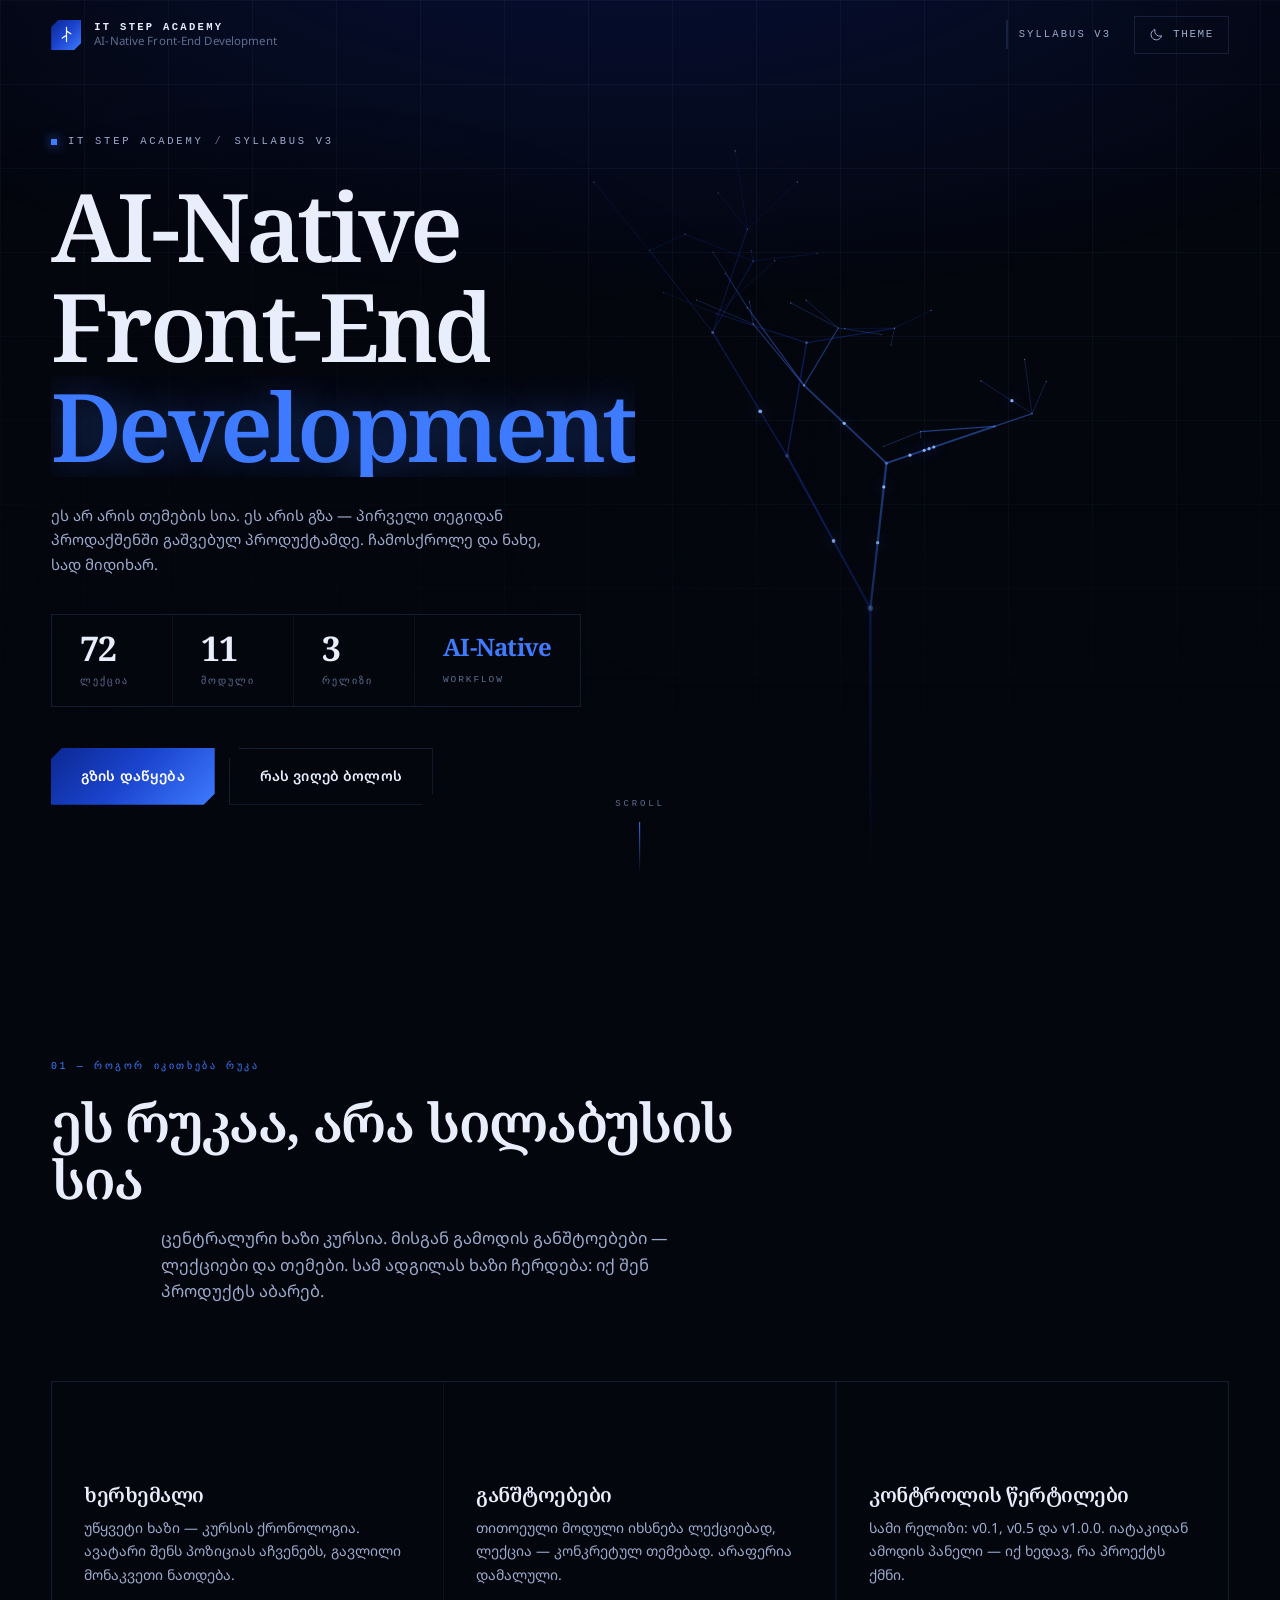
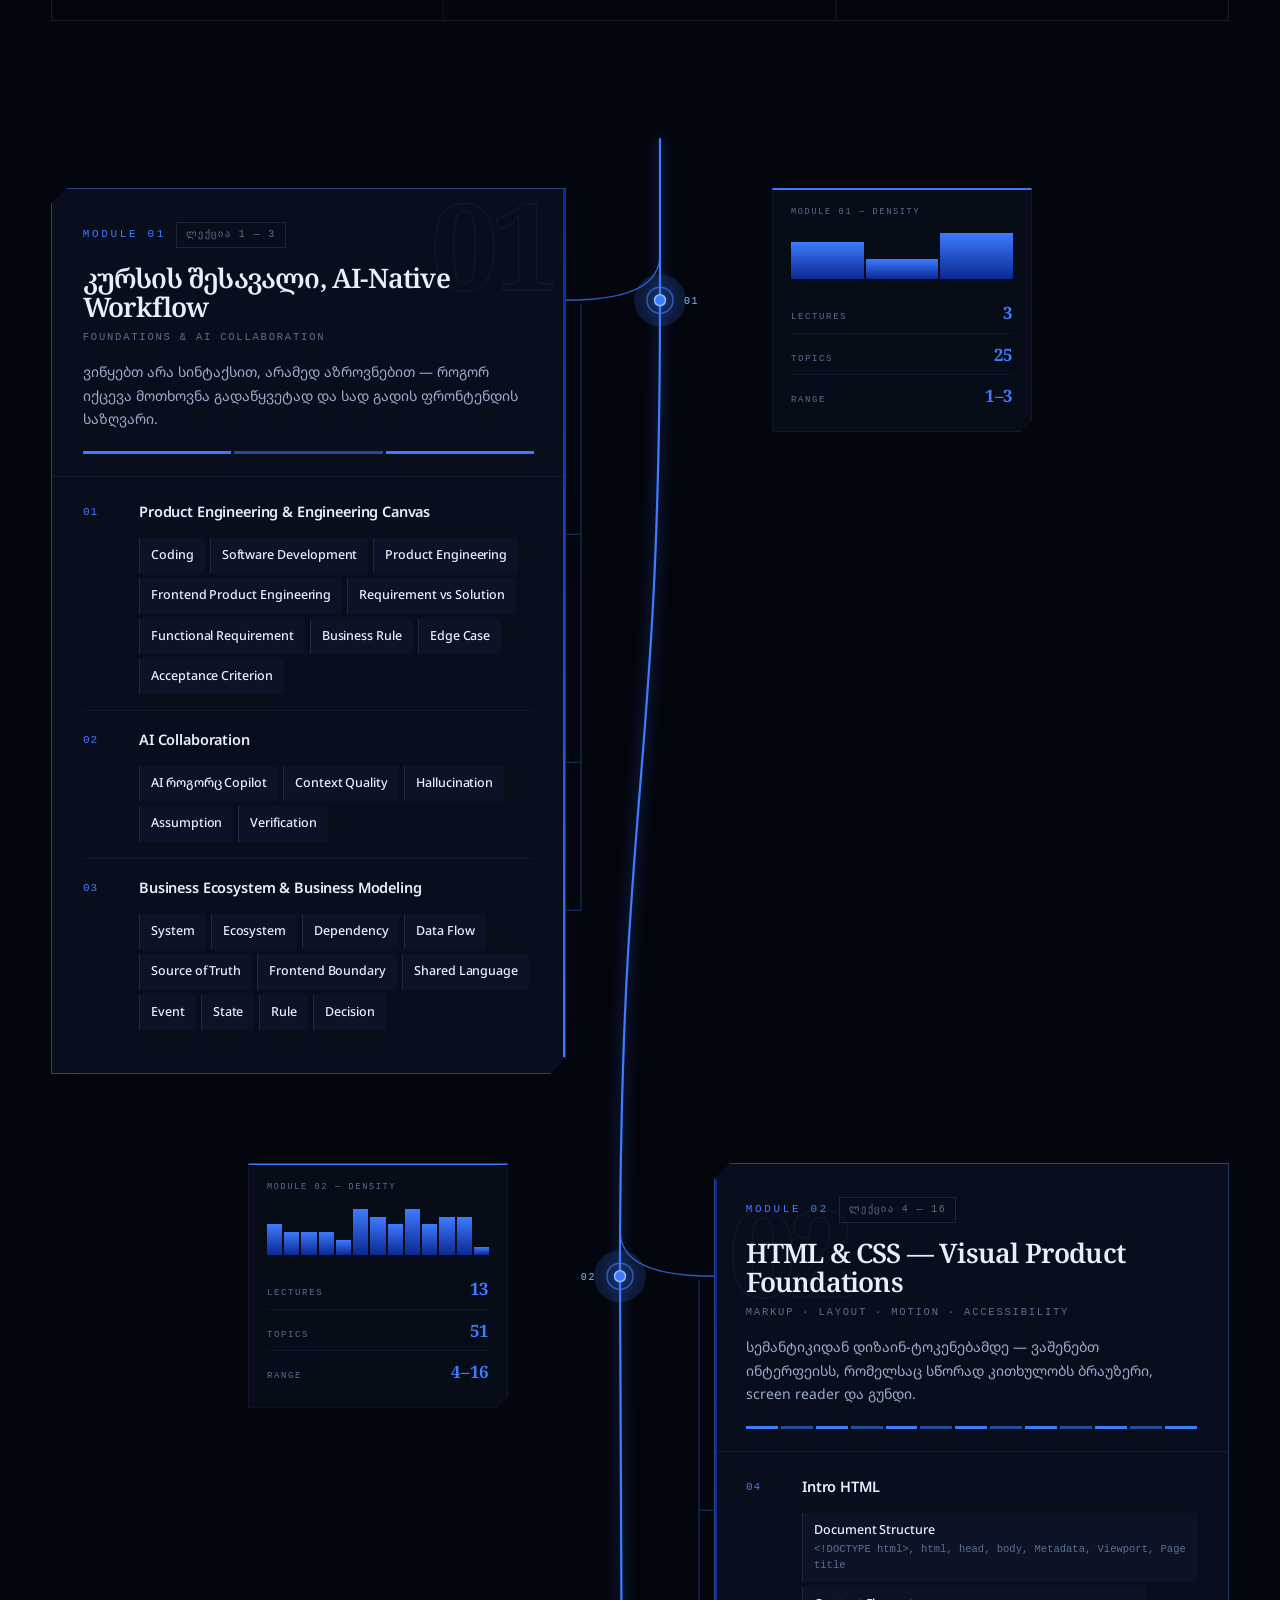
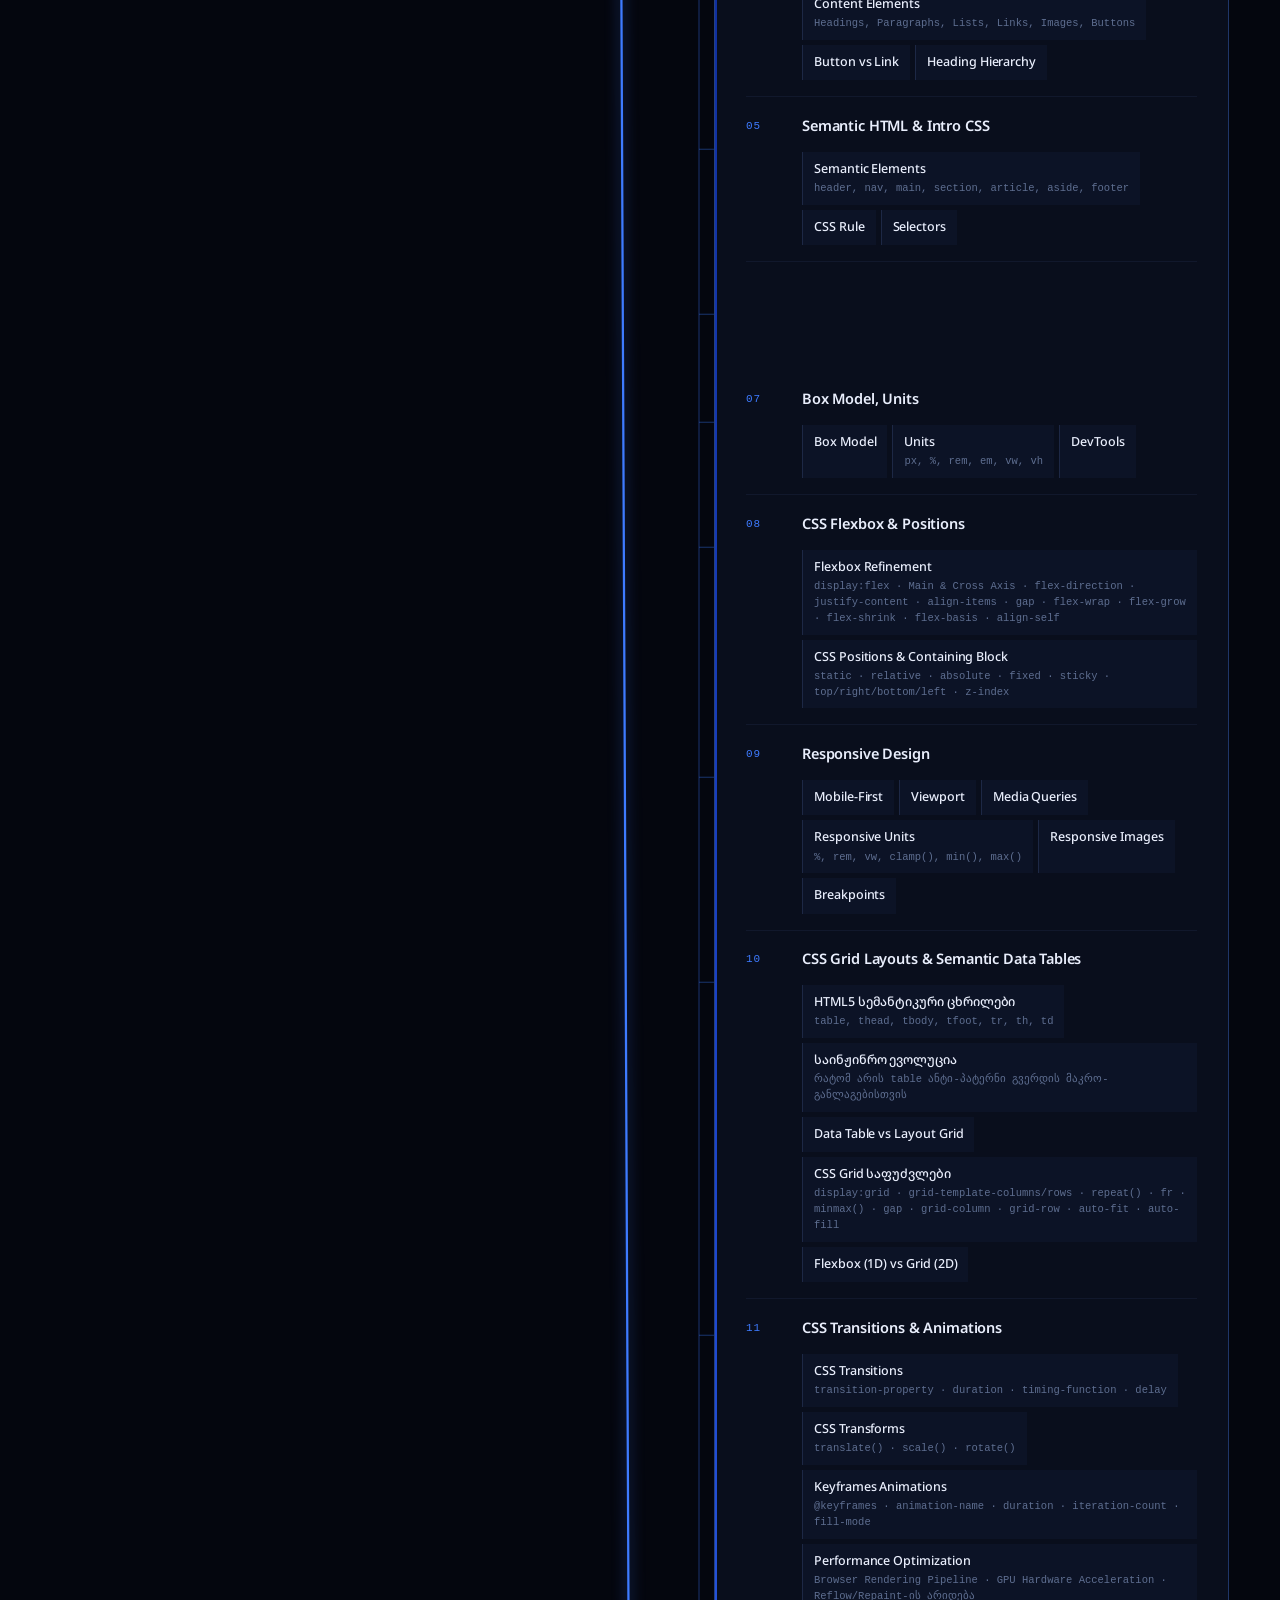
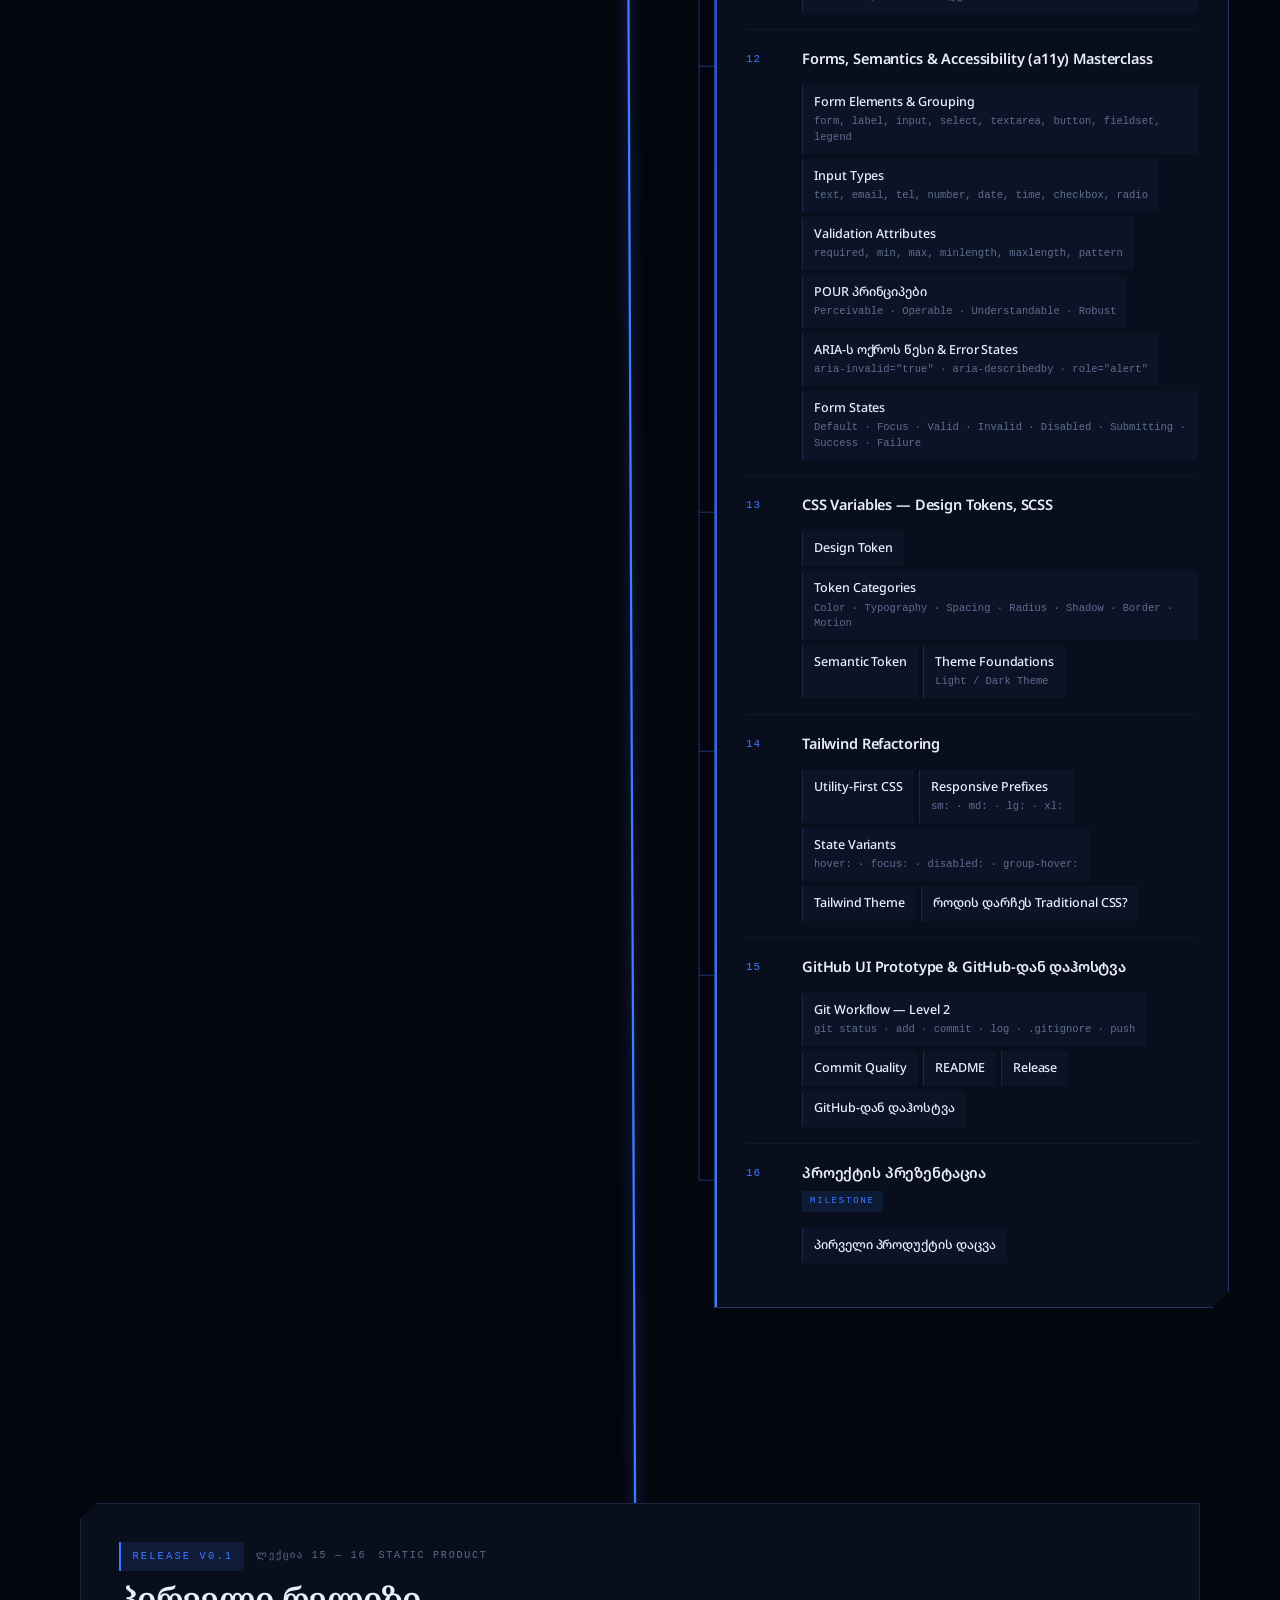
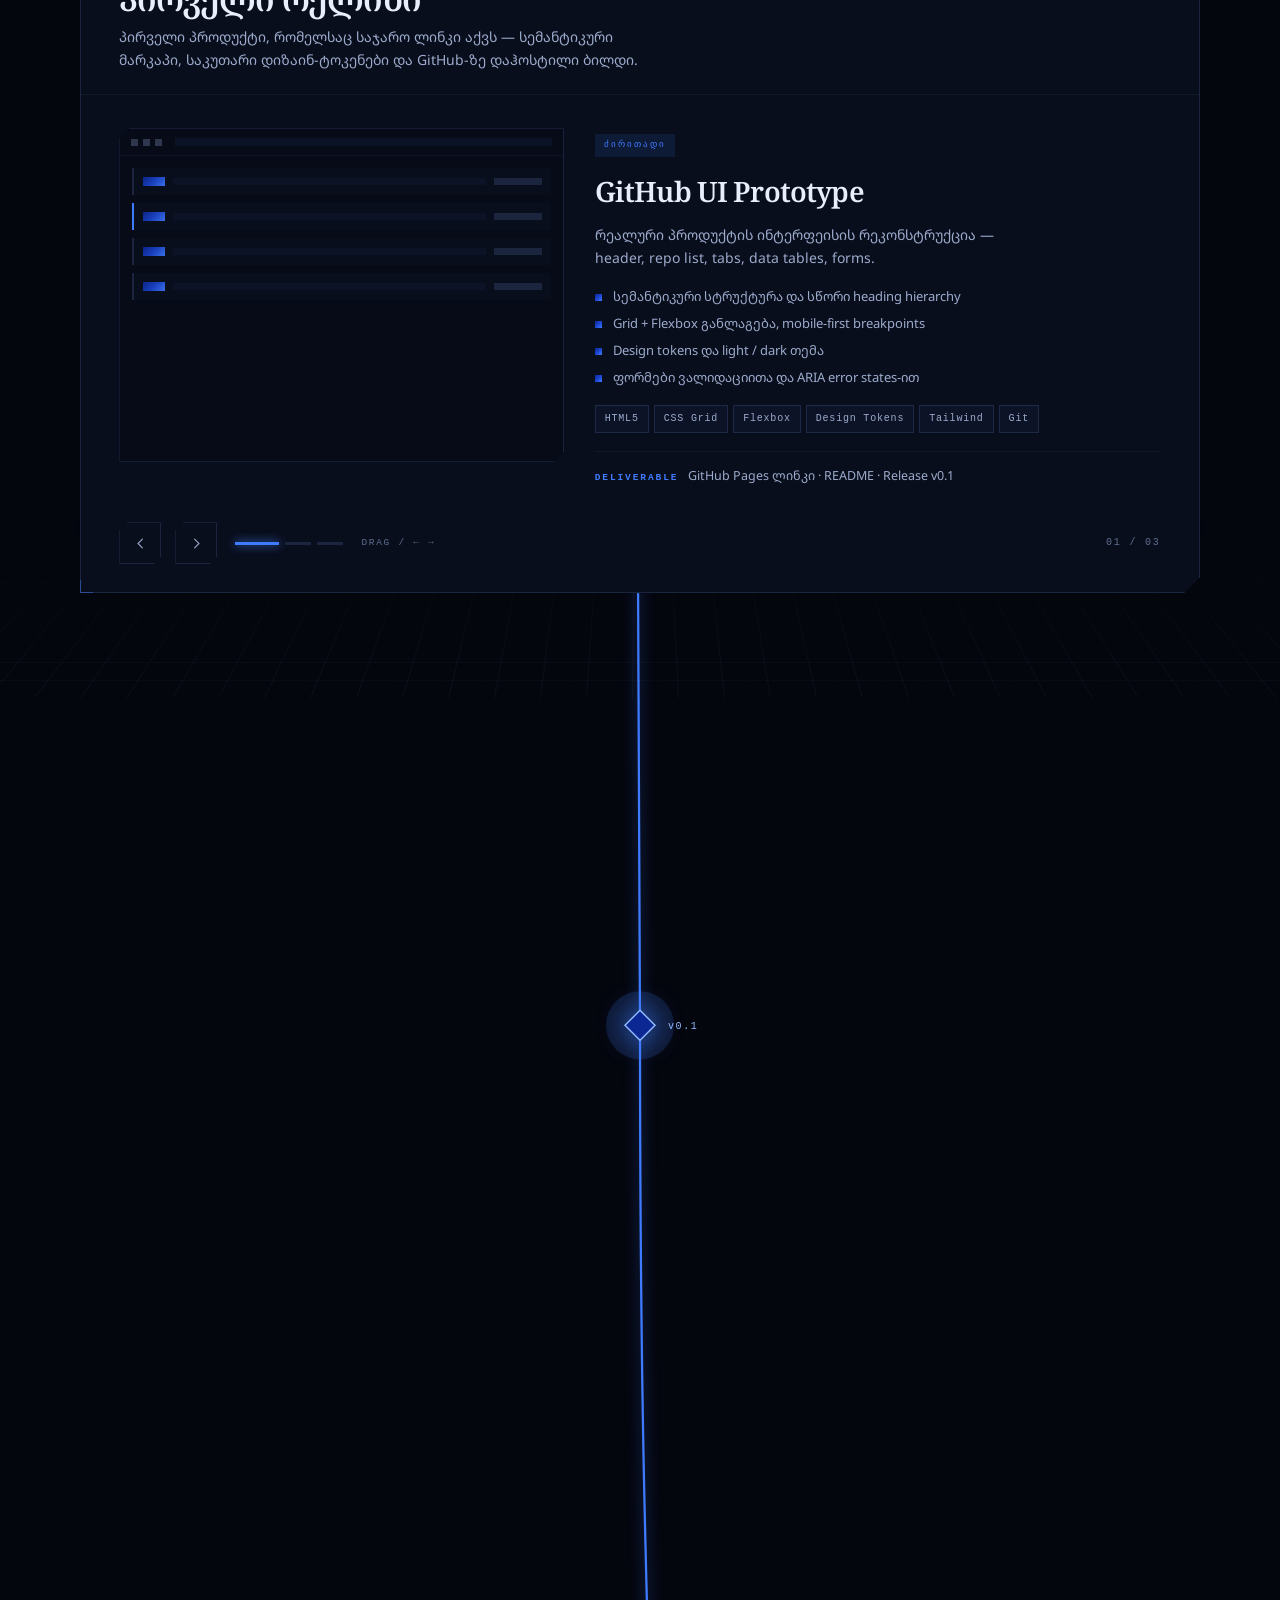
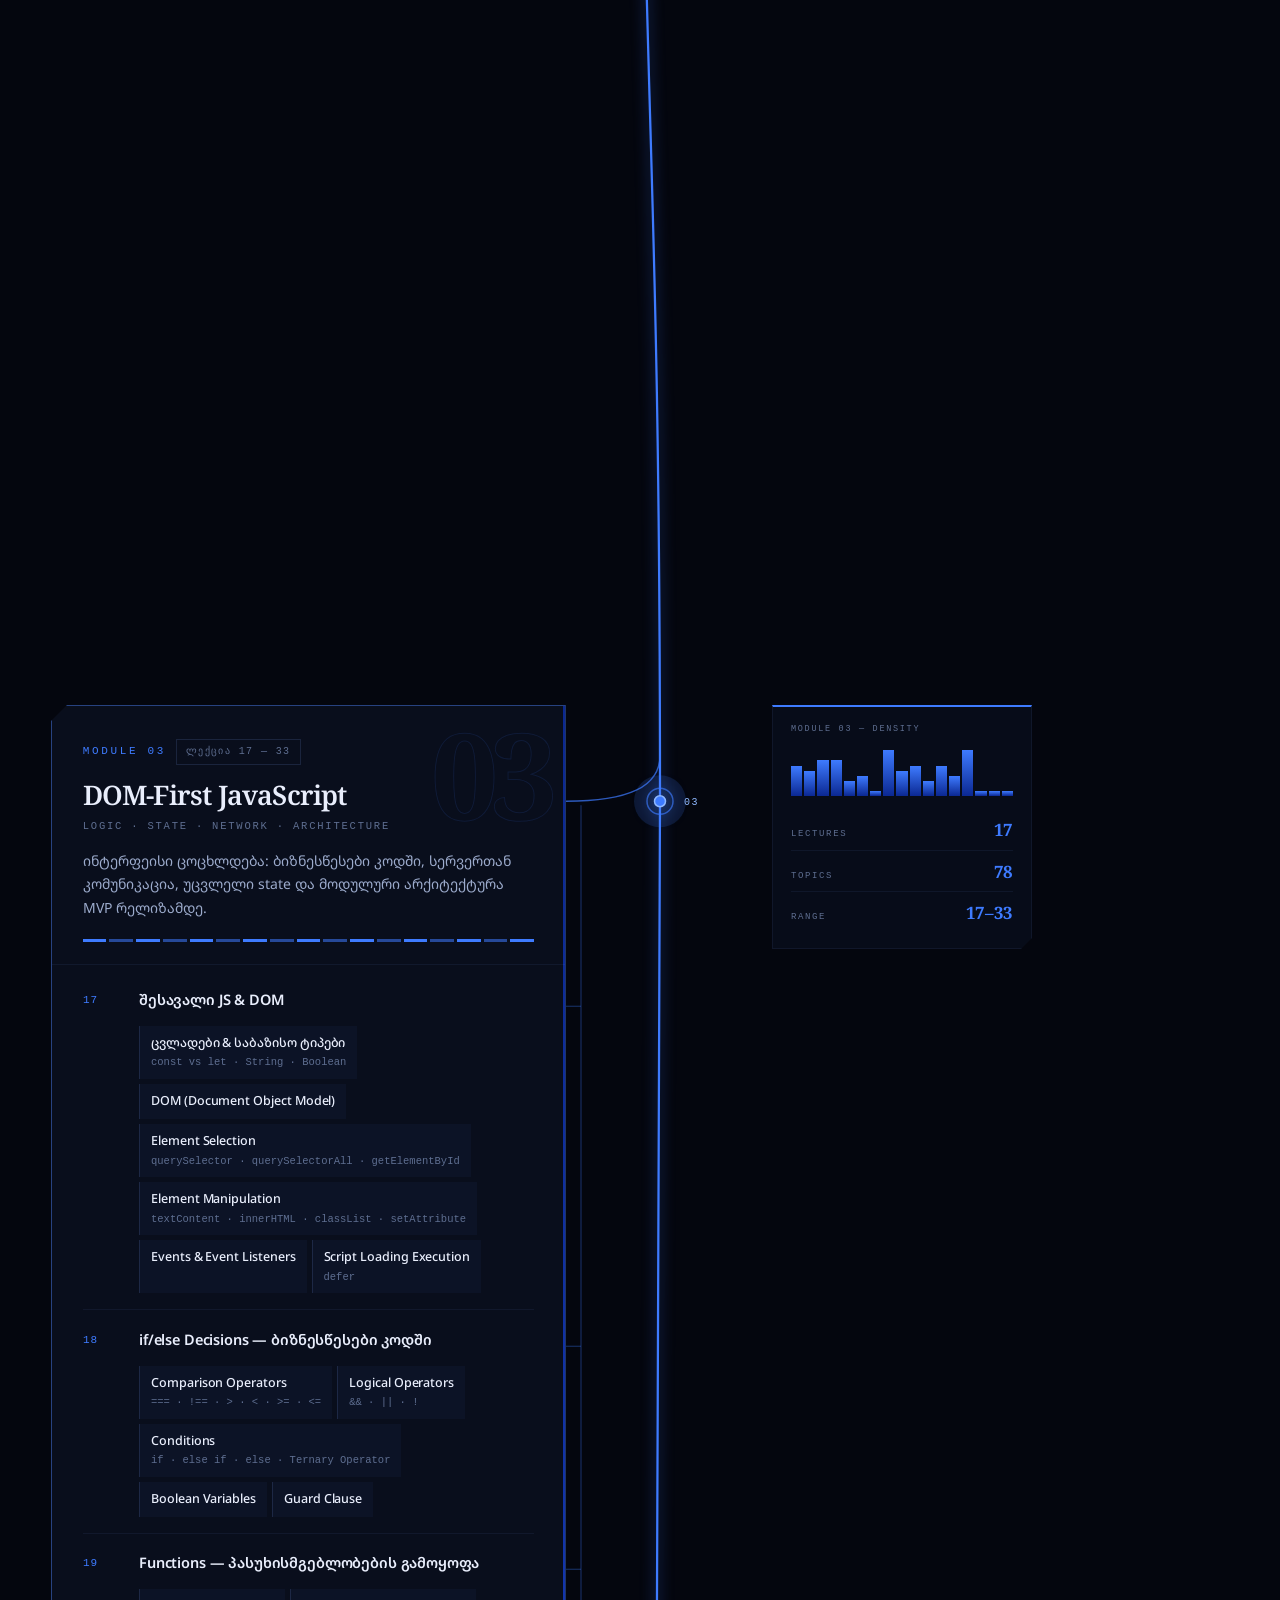
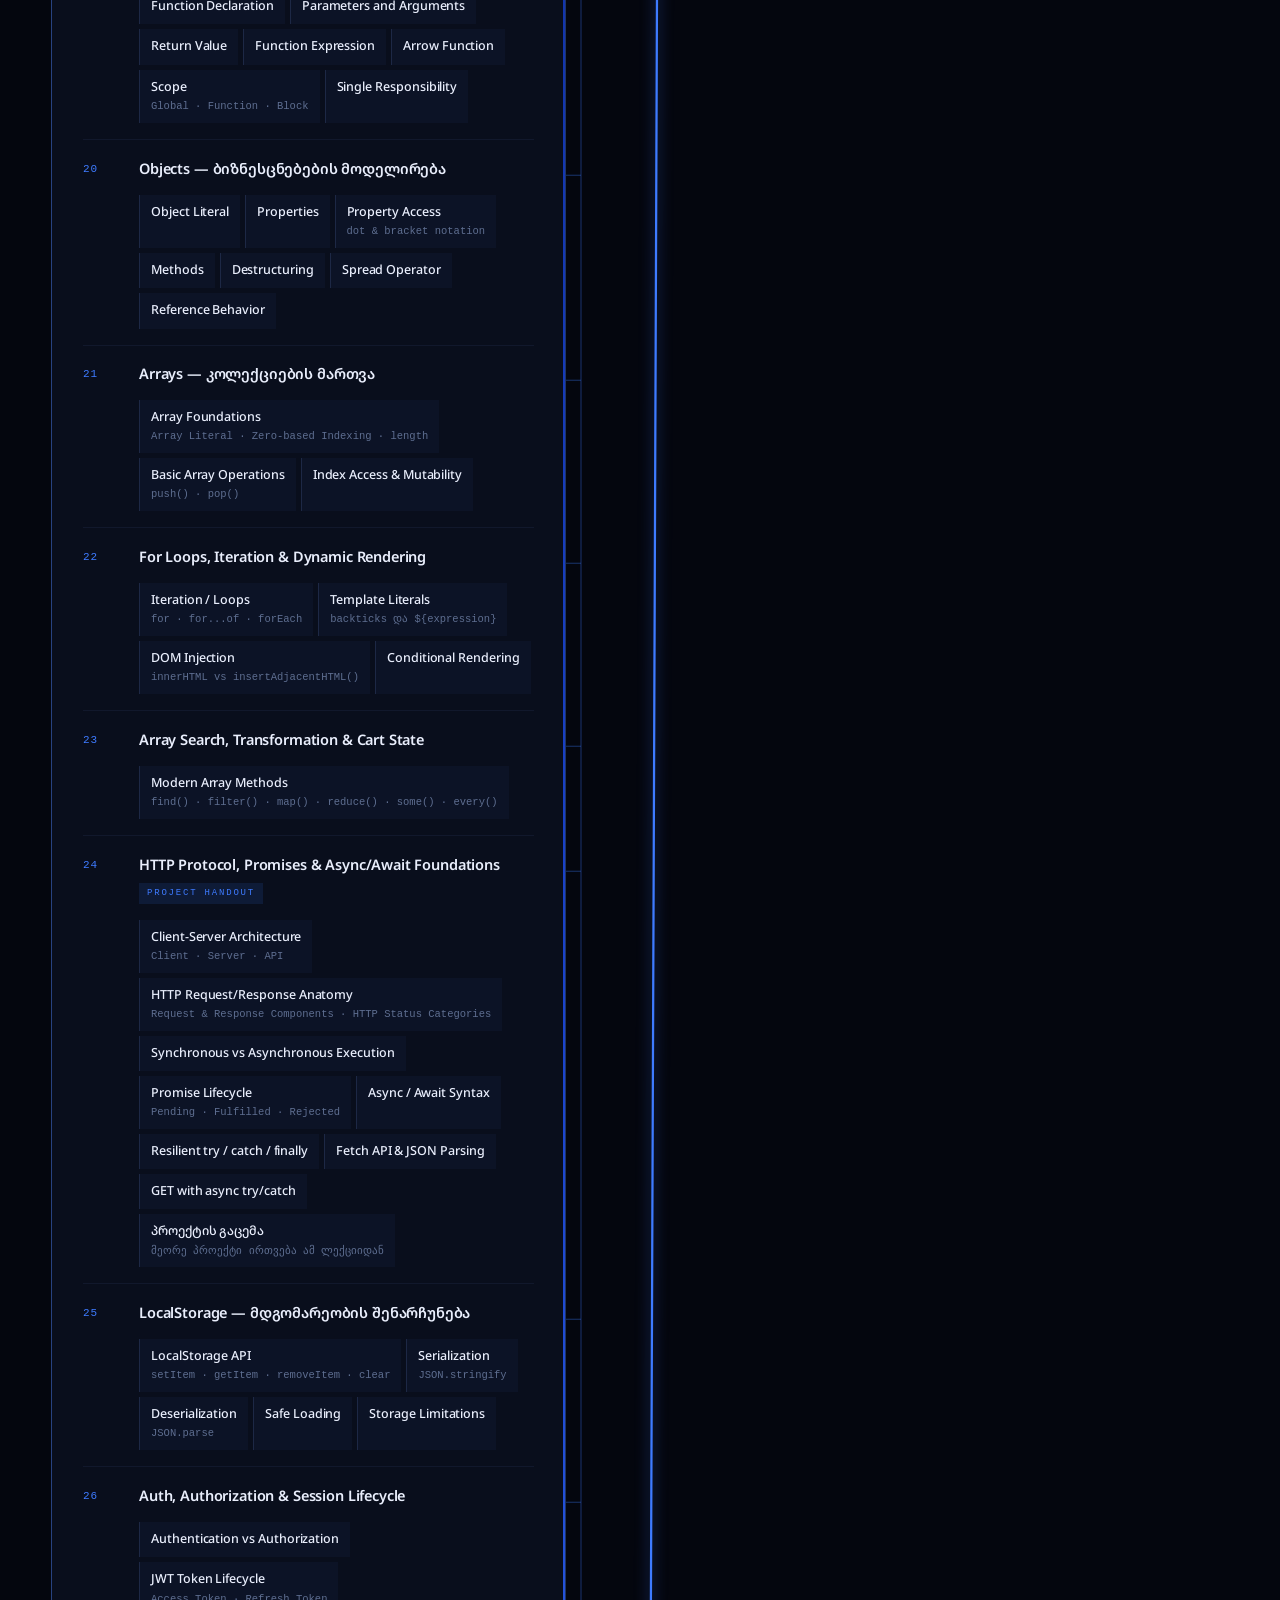
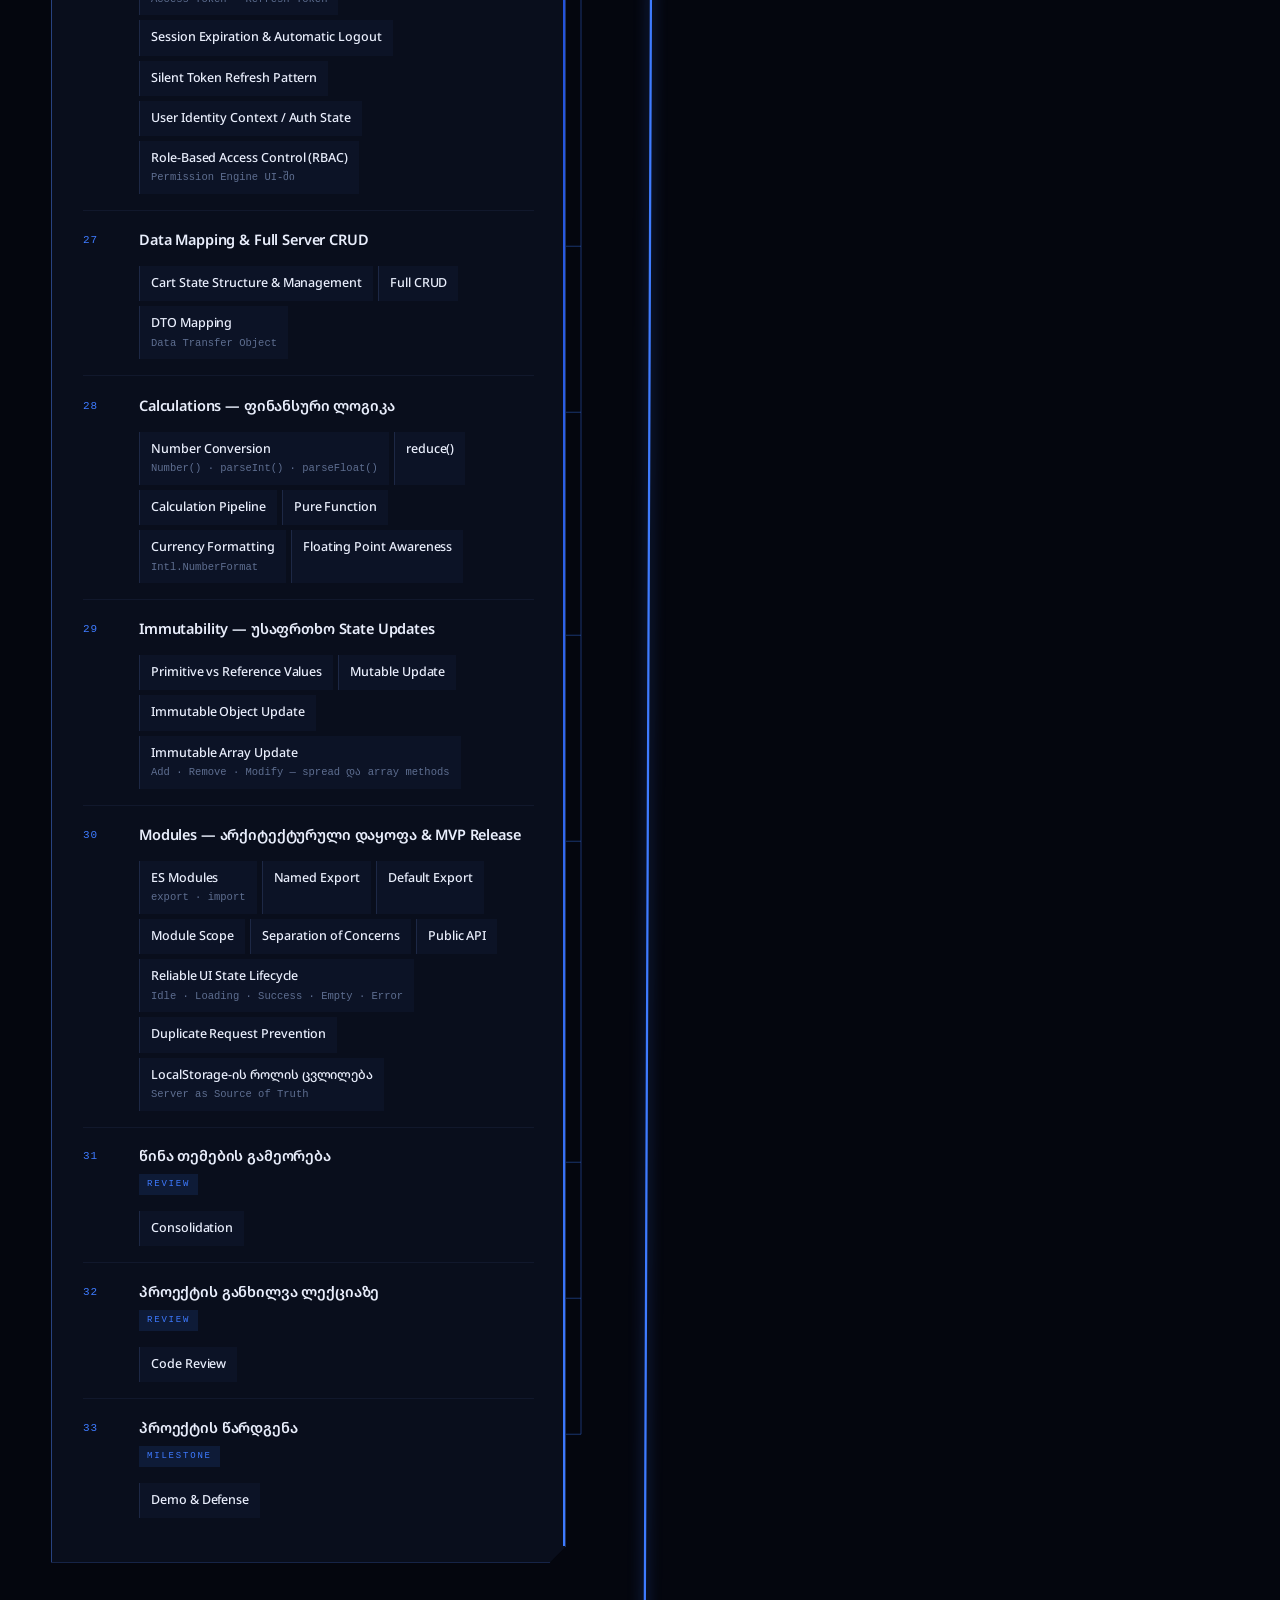
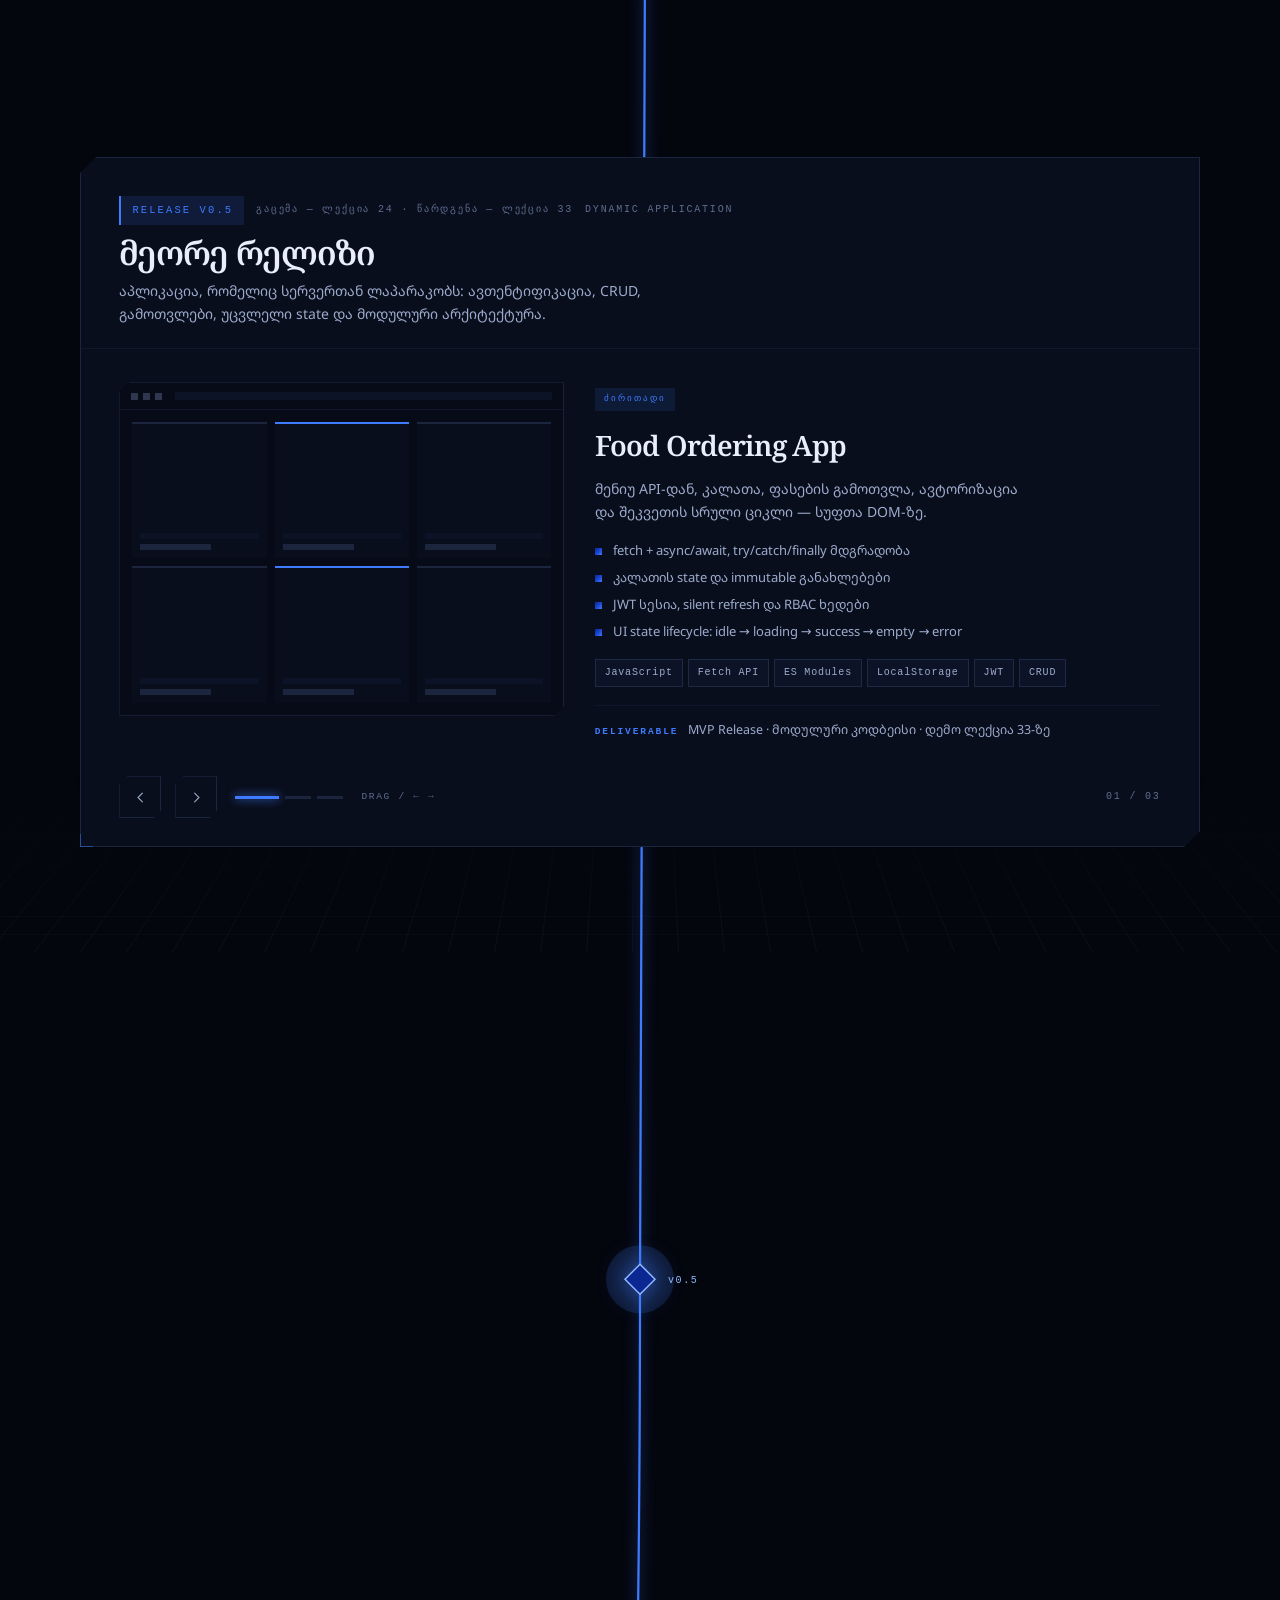
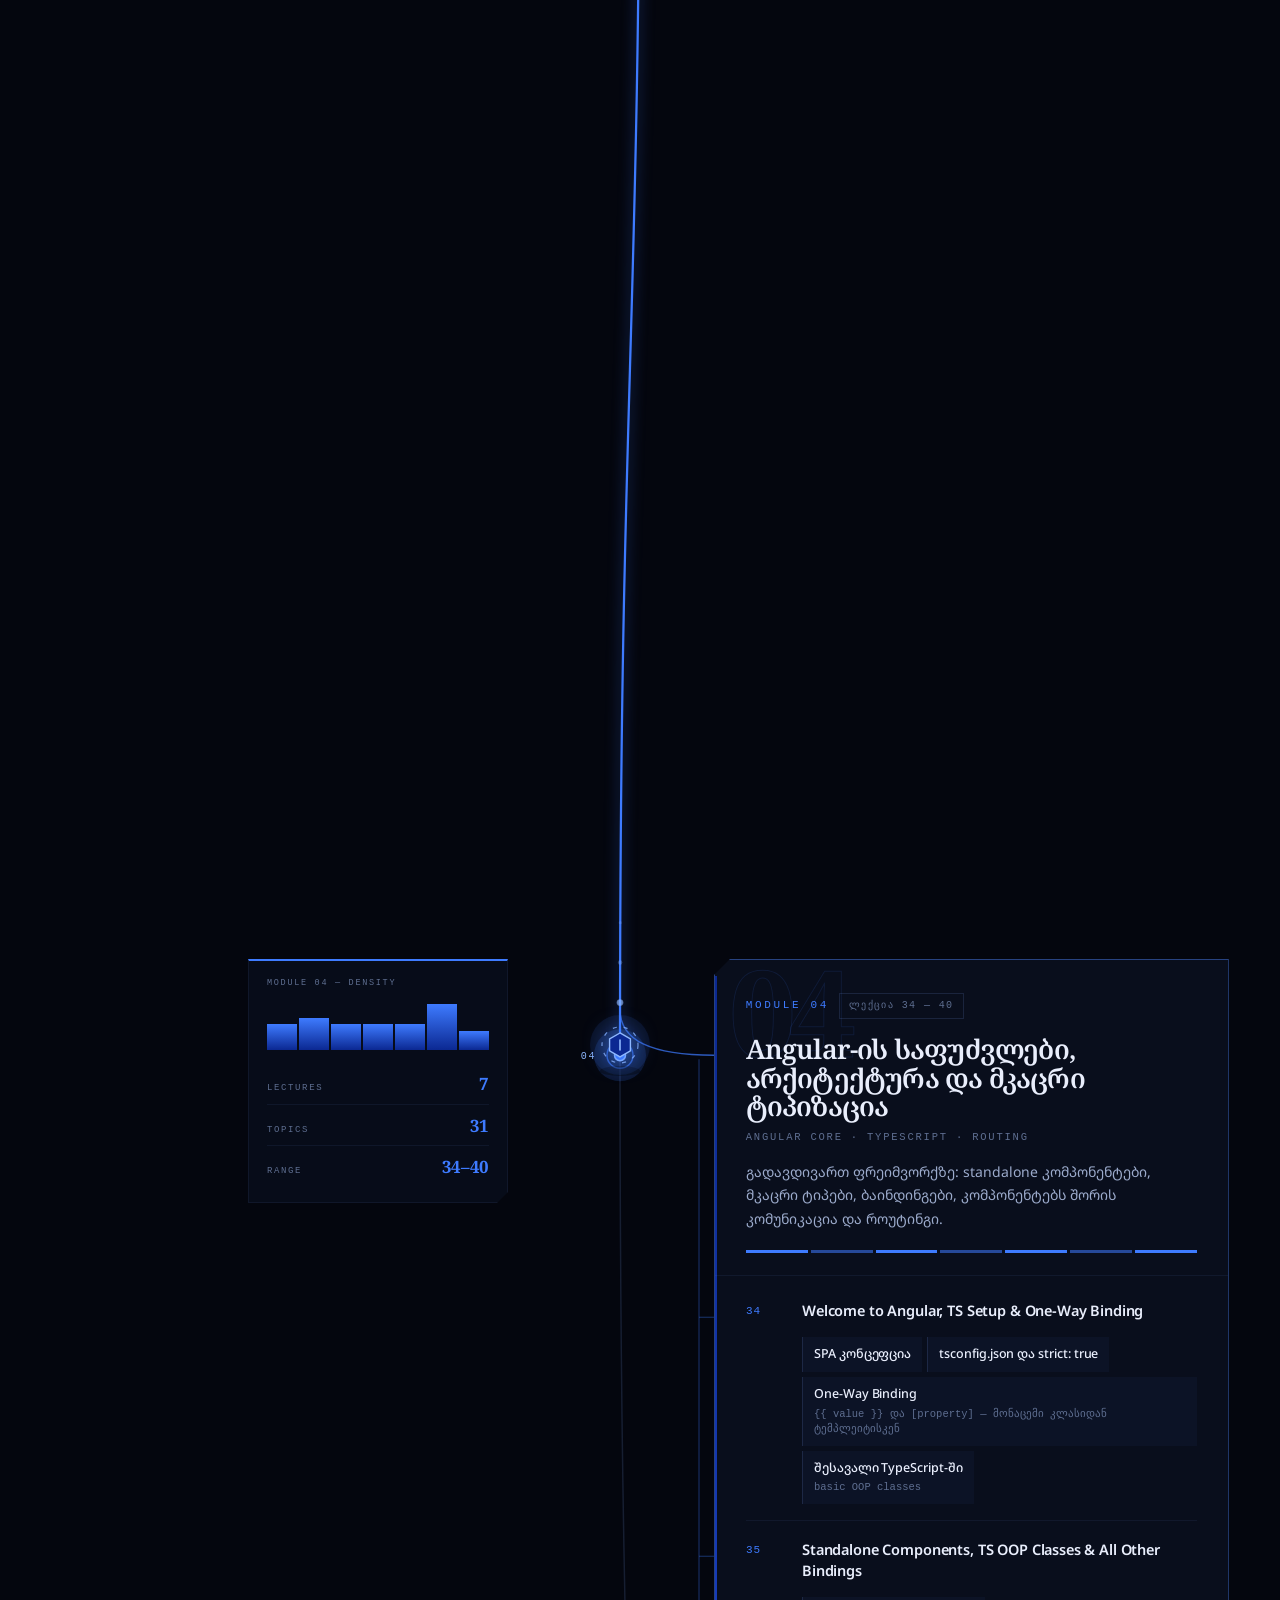
==== index.html @ 8297356c "first init" ====
<!DOCTYPE html>
<html lang="ka" data-theme="dark">
<head>
<meta charset="utf-8">
<meta name="viewport" content="width=device-width, initial-scale=1">
<title>AI-Native Front-End Development — Syllabus V3</title>
<meta name="description" content="IT Step Academy — AI-Native Front-End Development. 72 ლექცია, 11 მოდული, 3 რელიზი. ინტერაქტიული სასწავლო რუკა.">
<meta name="theme-color" content="#04060E">

<link rel="preconnect" href="https://fonts.googleapis.com">
<link rel="preconnect" href="https://fonts.gstatic.com" crossorigin>
<link href="https://fonts.googleapis.com/css2?family=Noto+Sans+Georgian:wght@300;400;500;600;700&family=Noto+Serif+Georgian:wght@300;400;500;600;700&display=swap" rel="stylesheet">

<link rel="stylesheet" href="assets/css/base.css">
<link rel="stylesheet" href="assets/css/layout.css">
<link rel="stylesheet" href="assets/css/trail.css">
<link rel="stylesheet" href="assets/css/deck.css">

<link rel="icon" href="data:image/svg+xml,%3Csvg xmlns='http://www.w3.org/2000/svg' viewBox='0 0 32 32'%3E%3Crect width='32' height='32' fill='%230B2892'/%3E%3Cpath d='M16 5v22M16 11l7 5M16 17l-7 5' stroke='%237FB0FF' stroke-width='2.4' fill='none'/%3E%3C/svg%3E">
</head>

<body class="is-booting">

<!-- ░░ custom cursor ░░ -->
<div class="cursor" aria-hidden="true">
  <div class="cursor__dot"></div>
  <div class="cursor__ring">
    <svg viewBox="0 0 48 48"><circle cx="24" cy="24" r="21"/></svg>
  </div>
  <div class="cursor__label"><span></span></div>
</div>

<!-- ░░ boot screen ░░ -->
<div class="boot" id="boot" aria-hidden="true">
  <div class="boot__inner">
    <div class="boot__mark">
      <svg viewBox="0 0 64 64" aria-hidden="true">
        <path class="boot__spine" d="M32 4 V60" />
        <path class="boot__br" d="M32 20 C32 20 44 20 44 32" />
        <path class="boot__br" d="M32 34 C32 34 20 34 20 46" />
        <circle class="boot__node" cx="32" cy="4" r="3"/>
        <circle class="boot__node" cx="44" cy="32" r="3"/>
        <circle class="boot__node" cx="20" cy="46" r="3"/>
        <circle class="boot__node" cx="32" cy="60" r="3"/>
      </svg>
    </div>
    <div class="boot__meta">
      <span class="boot__label">BUILDING ROADMAP</span>
      <span class="boot__pct" id="bootPct">00</span>
    </div>
    <div class="boot__bar"><i id="bootBar"></i></div>
  </div>
</div>

<!-- ░░ fixed chrome ░░ -->
<header class="topbar">
  <a class="brand" href="#top" data-cursor="link">
    <span class="brand__mark" aria-hidden="true">
      <svg viewBox="0 0 24 24"><path d="M12 2v20M12 7l6 4M12 13l-6 4" /></svg>
    </span>
    <span class="brand__text">
      <b>IT STEP ACADEMY</b>
      <i>AI-Native Front-End Development</i>
    </span>
  </a>

  <div class="topbar__right">
    <span class="tag tag--ver">SYLLABUS V3</span>
    <button class="ghost-btn" id="themeBtn" type="button" data-cursor="link" aria-label="თემის გადართვა">
      <svg class="ic ic--moon" viewBox="0 0 24 24" aria-hidden="true"><path d="M20 14.5A8.5 8.5 0 0 1 9.5 4a8.5 8.5 0 1 0 10.5 10.5Z"/></svg>
      <svg class="ic ic--sun" viewBox="0 0 24 24" aria-hidden="true"><circle cx="12" cy="12" r="4.2"/><path d="M12 2v2.6M12 19.4V22M2 12h2.6M19.4 12H22M4.9 4.9l1.9 1.9M17.2 17.2l1.9 1.9M19.1 4.9l-1.9 1.9M6.8 17.2l-1.9 1.9"/></svg>
      <span class="ghost-btn__txt">Theme</span>
    </button>
  </div>
</header>

<!-- ░░ game HUD ░░ -->
<aside class="hud" id="hud" aria-hidden="true">
  <div class="hud__row">
    <span class="hud__k" id="hudKey">MODULE</span>
    <span class="hud__n" id="hudNum">00</span>
  </div>
  <div class="hud__title" id="hudTitle">დაწყება</div>
  <div class="hud__bar"><i id="hudBar"></i></div>
  <div class="hud__row hud__row--foot">
    <span class="hud__k" id="hudLec">ლექცია 0 / 72</span>
    <span class="hud__pct" id="hudPct">0%</span>
  </div>
</aside>

<!-- ░░ module rail ░░ -->
<nav class="rail" id="rail" aria-label="მოდულების ნავიგაცია"></nav>

<main id="top">

  <!-- ══════════════════════════════════ HERO ══════════════════════════════ -->
  <section class="hero" id="hero">
    <canvas class="hero__canvas" id="tree3d" aria-hidden="true"></canvas>
    <div class="hero__veil" aria-hidden="true"></div>

    <div class="hero__inner">
      <div class="hero__kicker" data-rv="up">
        <span class="dot"></span>
        <span>IT STEP ACADEMY</span>
        <span class="sep">/</span>
        <span>SYLLABUS V3</span>
      </div>

      <h1 class="hero__title" data-split>AI-Native Front-End Development</h1>

      <p class="hero__lead" data-rv="up" data-rv-delay="220">
        ეს არ არის თემების სია. ეს არის გზა — პირველი თეგიდან პროდაქშენში გაშვებულ
        პროდუქტამდე. ჩამოსქროლე და ნახე, სად მიდიხარ.
      </p>

      <div class="hero__stats" data-rv="up" data-rv-delay="340">
        <div class="stat"><b data-count="72">0</b><span>ლექცია</span></div>
        <div class="stat"><b data-count="11">0</b><span>მოდული</span></div>
        <div class="stat"><b data-count="3">0</b><span>რელიზი</span></div>
        <div class="stat stat--wide"><b>AI-Native</b><span>workflow</span></div>
      </div>

      <div class="hero__cta" data-rv="up" data-rv-delay="460">
        <a class="btn btn--solid" href="#trail" data-cursor="go"><span>გზის დაწყება</span></a>
        <a class="btn btn--line" href="#outcome" data-cursor="link"><span>რას ვიღებ ბოლოს</span></a>
      </div>
    </div>

    <div class="hero__scroll" aria-hidden="true">
      <span>SCROLL</span>
      <i></i>
    </div>
  </section>

  <!-- ═══════════════════════════════ LEGEND ═══════════════════════════════ -->
  <section class="legend" id="legend">
    <div class="wrap">
      <header class="sec-head">
        <span class="sec-head__k" data-rv="up">01 — როგორ იკითხება რუკა</span>
        <h2 class="sec-head__t" data-rv="up" data-rv-delay="90">ეს რუკაა, არა სილაბუსის სია</h2>
        <p class="sec-head__p" data-rv="up" data-rv-delay="180">
          ცენტრალური ხაზი კურსია. მისგან გამოდის განშტოებები — ლექციები და თემები.
          სამ ადგილას ხაზი ჩერდება: იქ შენ პროდუქტს აბარებ.
        </p>
      </header>

      <div class="legend__grid">
        <article class="lcard" data-rv="up">
          <div class="lcard__ic" aria-hidden="true" data-par="0.10">
            <svg viewBox="0 0 48 48"><path d="M24 4v40"/><circle cx="24" cy="12" r="3.4"/><circle cx="24" cy="24" r="3.4"/><circle cx="24" cy="36" r="3.4"/></svg>
          </div>
          <h3>ხერხემალი</h3>
          <p>უწყვეტი ხაზი — კურსის ქრონოლოგია. ავატარი შენს პოზიციას აჩვენებს, გავლილი მონაკვეთი ნათდება.</p>
        </article>

        <article class="lcard" data-rv="up" data-rv-delay="120">
          <div class="lcard__ic" aria-hidden="true" data-par="0.10">
            <svg viewBox="0 0 48 48"><path d="M16 4v40"/><path d="M16 16c0 8 6 8 16 8"/><path d="M16 30c0 6 6 6 12 6"/><circle cx="32" cy="24" r="3.4"/><circle cx="28" cy="36" r="3.4"/></svg>
          </div>
          <h3>განშტოებები</h3>
          <p>თითოეული მოდული იხსნება ლექციებად, ლექცია — კონკრეტულ თემებად. არაფერია დამალული.</p>
        </article>

        <article class="lcard" data-rv="up" data-rv-delay="240">
          <div class="lcard__ic" aria-hidden="true" data-par="0.10">
            <svg viewBox="0 0 48 48"><path d="M24 6 42 24 24 42 6 24Z"/><path d="M24 17v14M17 24h14"/></svg>
          </div>
          <h3>კონტროლის წერტილები</h3>
          <p>სამი რელიზი: v0.1, v0.5 და v1.0.0. იატაკიდან ამოდის პანელი — იქ ხედავ, რა პროექტს ქმნი.</p>
        </article>
      </div>
    </div>
  </section>

  <!-- ════════════════════════════════ TRAIL ═══════════════════════════════ -->
  <section class="trail" id="trail">
    <svg class="trail__svg" id="trailSvg" aria-hidden="true" xmlns="http://www.w3.org/2000/svg"></svg>
    <div class="trail__flow" id="trailFlow"></div>
  </section>

  <!-- ═══════════════════════════════ OUTCOME ══════════════════════════════ -->
  <section class="outcome" id="outcome">
    <div class="wrap">
      <header class="sec-head sec-head--center">
        <span class="sec-head__k" data-rv="up">72 / 72</span>
        <h2 class="sec-head__t" data-rv="up" data-rv-delay="90">კურსის ბოლოს შენ ხარ ინჟინერი,<br>არა კოდის გადამწერი</h2>
      </header>

      <div class="out-grid" id="outGrid"></div>

      <div class="final" data-rv="up">
        <div class="final__l">
          <span class="tag">v1.0.0</span>
          <h3>პორტფოლიო, რომელიც ლინკით იხსნება</h3>
          <p>სამი დაცული პროექტი, სუფთა commit-ისტორია, ტესტები და CI/CD — რეალური მტკიცებულება იმისა, რომ პროდაქშენში გაშვება შეგიძლია.</p>
        </div>
        <div class="final__r">
          <div class="kv"><span>ლექცია</span><b>72</b></div>
          <div class="kv"><span>მოდული</span><b>11</b></div>
          <div class="kv"><span>რელიზი</span><b>3</b></div>
          <div class="kv"><span>ფორმატი</span><b>AI-Native</b></div>
        </div>
      </div>
    </div>
  </section>

</main>

<footer class="foot">
  <div class="wrap foot__in">
    <div class="foot__brand">
      <b>IT STEP ACADEMY</b>
      <span>AI-Native Front-End Development — Syllabus V3</span>
    </div>
    <div class="foot__keys">
      <span><kbd>T</kbd> თემა</span>
      <span><kbd>←</kbd><kbd>→</kbd> სლაიდერი</span>
      <span><kbd>Home</kbd> დასაწყისი</span>
    </div>
  </div>
</footer>

<script src="assets/js/data.js"></script>
<script src="assets/js/core.js"></script>
<script src="assets/js/hero3d.js"></script>
<script src="assets/js/render.js"></script>
<script src="assets/js/trail.js"></script>
<script src="assets/js/deck.js"></script>
<script src="assets/js/main.js"></script>
</body>
</html>
---- assets/css/base.css ----
/* ==========================================================================
   base.css — tokens, reset, typography, cursor, boot, primitives
   ========================================================================== */

/* ---------------------------------------------------------------- tokens */
:root{
  /* brand — IT Step blue */
  --brand:      #0B2892;
  --brand-mid:  #1B44CE;
  --brand-hi:   #3E7BFF;
  --brand-glow: #8FB8FF;

  --grad:      linear-gradient(135deg,#0B2892 0%,#1B44CE 48%,#3E7BFF 100%);
  --grad-soft: linear-gradient(135deg,rgba(11,40,146,.92) 0%,rgba(62,123,255,.72) 100%);
  --grad-line: linear-gradient(180deg,rgba(62,123,255,0) 0%,#3E7BFF 18%,#1B44CE 60%,rgba(11,40,146,0) 100%);

  /* dark (default) */
  --bg:       #04060E;
  --bg-2:     #070B18;
  --surface:  #090E1C;
  --surface-2:#0C1326;
  --line:     rgba(120,156,235,.16);
  --line-2:   rgba(120,156,235,.08);
  --ink:      #E9EEFC;
  --ink-2:    #9CABCC;
  --ink-3:    #5E6E90;
  --shadow:   0 34px 80px -40px rgba(0,0,0,.92);
  --glow:     0 0 44px rgba(62,123,255,.30);
  --grid-c:   rgba(120,156,235,.055);

  /* type */
  --f-display: 'Noto Serif Georgian', 'Iowan Old Style', Georgia, serif;
  --f-ui:      'Noto Sans Georgian', system-ui, -apple-system, 'Segoe UI', sans-serif;
  --f-mono:    ui-monospace, 'SFMono-Regular', 'JetBrains Mono', Consolas, monospace;

  /* geometry — notched, never pill */
  --notch: 16px;
  --notch-sm: 9px;
  --r: 2px;

  /* motion */
  --e-out: cubic-bezier(.16,1,.3,1);
  --e-io:  cubic-bezier(.65,0,.35,1);

  --wrap: 1280px;
  --gut: clamp(18px,4vw,64px);
}

:root[data-theme="light"]{
  --bg:       #EFF2F9;
  --bg-2:     #E6EBF6;
  --surface:  #FFFFFF;
  --surface-2:#F4F7FD;
  --line:     rgba(11,40,146,.16);
  --line-2:   rgba(11,40,146,.07);
  --ink:      #060B1A;
  --ink-2:    #465274;
  --ink-3:    #8792B0;
  --shadow:   0 30px 70px -44px rgba(8,22,70,.45);
  --glow:     0 0 40px rgba(27,68,206,.20);
  --grid-c:   rgba(11,40,146,.06);
  --brand-hi: #1B44CE;
  --brand-glow:#0B2892;
}

/* ----------------------------------------------------------------- reset */
*,*::before,*::after{box-sizing:border-box}
html{-webkit-text-size-adjust:100%}
body,h1,h2,h3,h4,p,ul,ol,figure{margin:0}
ul,ol{padding:0;list-style:none}
img,svg,canvas{display:block;max-width:100%}
button{font:inherit;color:inherit;background:none;border:0;cursor:pointer}
a{color:inherit;text-decoration:none}

html{scroll-behavior:smooth}
@media (prefers-reduced-motion:reduce){ html{scroll-behavior:auto} }

body{
  font-family:var(--f-ui);
  font-weight:400;
  font-size:clamp(15px,.55vw + 13px,16.5px);
  line-height:1.62;
  color:var(--ink);
  background:var(--bg);
  overflow-x:hidden;
  transition:background .5s var(--e-out),color .5s var(--e-out);
}
body::before{ /* ambient grid + vignette */
  content:'';position:fixed;inset:0;z-index:0;pointer-events:none;
  background:
    linear-gradient(var(--grid-c) 1px,transparent 1px) 0 0/100% 84px,
    linear-gradient(90deg,var(--grid-c) 1px,transparent 1px) 0 0/84px 100%,
    radial-gradient(120% 70% at 50% -10%,rgba(11,40,146,.30),transparent 62%);
  mask-image:radial-gradient(130% 100% at 50% 20%,#000 30%,transparent 88%);
}
:root[data-theme="light"] body::before{
  background:
    linear-gradient(var(--grid-c) 1px,transparent 1px) 0 0/100% 84px,
    linear-gradient(90deg,var(--grid-c) 1px,transparent 1px) 0 0/84px 100%,
    radial-gradient(120% 70% at 50% -10%,rgba(11,40,146,.13),transparent 62%);
}
main{position:relative;z-index:1}

::selection{background:var(--brand-hi);color:#fff}

/* --------------------------------------------------------------- type */
h1,h2,h3{font-family:var(--f-display);font-weight:600;line-height:1.06;letter-spacing:-.025em}
.wrap{width:min(var(--wrap),100% - var(--gut)*2);margin-inline:auto}

.tag{
  display:inline-flex;align-items:center;gap:.5em;
  font-family:var(--f-mono);font-size:10.5px;letter-spacing:.20em;text-transform:uppercase;
  color:var(--brand-hi);
  padding:6px 11px;
  background:color-mix(in srgb,var(--brand-hi) 12%,transparent);
  border-left:2px solid var(--brand-hi);
}
.tag--ver{color:var(--ink-2);border-color:var(--line);background:transparent}

kbd{
  font-family:var(--f-mono);font-size:10px;letter-spacing:.06em;
  padding:3px 6px;margin-inline:1px;
  border:1px solid var(--line);color:var(--ink-2);background:var(--surface);
}

/* ------------------------------------------------------- notched panel */
.panel{
  position:relative;
  background:var(--surface);
  border:1px solid var(--line);
  clip-path:polygon(var(--notch) 0,100% 0,100% calc(100% - var(--notch)),calc(100% - var(--notch)) 100%,0 100%,0 var(--notch));
}
.panel::after{ /* inner hairline, not a generic AI border */
  content:'';position:absolute;inset:0;pointer-events:none;
  background:linear-gradient(180deg,rgba(255,255,255,.045),transparent 34%);
}
:root[data-theme="light"] .panel::after{background:linear-gradient(180deg,rgba(11,40,146,.035),transparent 34%)}

/* corner bracket marks */
.brackets::before,.brackets::after{
  content:'';position:absolute;width:13px;height:13px;pointer-events:none;
  border:1px solid var(--brand-hi);opacity:.45;transition:opacity .4s var(--e-out)
}
.brackets::before{top:-1px;right:-1px;border-left:0;border-bottom:0}
.brackets::after{bottom:-1px;left:-1px;border-right:0;border-top:0}

/* ------------------------------------------------------------- buttons */
.btn{
  position:relative;display:inline-flex;align-items:center;gap:12px;
  padding:16px 30px;font-size:14px;font-weight:600;letter-spacing:.01em;
  clip-path:polygon(11px 0,100% 0,100% calc(100% - 11px),calc(100% - 11px) 100%,0 100%,0 11px);
  overflow:hidden;isolation:isolate;
  transition:transform .5s var(--e-out),color .35s var(--e-out);
}
.btn span{position:relative;z-index:2}
.btn::before{content:'';position:absolute;inset:0;z-index:1;background:var(--grad);transition:transform .6s var(--e-out)}
.btn--solid{color:#fff}
.btn--solid::before{transform:translateY(0)}
.btn--solid:hover{transform:translateY(-3px)}
.btn--solid::after{
  content:'';position:absolute;inset:0;z-index:1;
  background:linear-gradient(120deg,transparent 30%,rgba(255,255,255,.34),transparent 70%);
  transform:translateX(-120%);transition:transform .9s var(--e-out)
}
.btn--solid:hover::after{transform:translateX(120%)}
.btn--line{color:var(--ink);border:1px solid var(--line)}
.btn--line::before{transform:translateY(101%)}
.btn--line:hover{color:#fff;transform:translateY(-3px)}
.btn--line:hover::before{transform:translateY(0)}

.ghost-btn{
  display:inline-flex;align-items:center;gap:9px;
  padding:9px 14px;border:1px solid var(--line);color:var(--ink-2);
  font-size:11px;letter-spacing:.14em;text-transform:uppercase;font-family:var(--f-mono);
  transition:color .35s,border-color .35s,background .35s
}
.ghost-btn:hover{color:var(--ink);border-color:var(--brand-hi);background:color-mix(in srgb,var(--brand-hi) 9%,transparent)}
.ghost-btn .ic{width:15px;height:15px;fill:none;stroke:currentColor;stroke-width:1.6;stroke-linecap:round}
.ic--sun{display:none}
:root[data-theme="light"] .ic--sun{display:block}
:root[data-theme="light"] .ic--moon{display:none}

/* -------------------------------------------------------- custom cursor */
.cursor{position:fixed;inset:0;z-index:9999;pointer-events:none;display:none}
.cursor__dot,.cursor__ring,.cursor__label{position:absolute;top:0;left:0;will-change:transform}
.cursor__dot{
  width:6px;height:6px;margin:-3px 0 0 -3px;background:var(--brand-hi);
  box-shadow:0 0 12px var(--brand-hi);
  transition:width .3s var(--e-out),height .3s var(--e-out),margin .3s var(--e-out),opacity .3s
}
.cursor__ring{width:44px;height:44px;margin:-22px 0 0 -22px;transition:opacity .3s}
.cursor__ring svg{width:100%;height:100%;fill:none;stroke:var(--brand-hi);stroke-width:1;opacity:.55;
  stroke-dasharray:22 10;transition:stroke-dasharray .5s var(--e-out)}
.cursor__ring i{display:block}
.cursor__label{
  margin:26px 0 0 -50px;width:100px;text-align:center;
  font-family:var(--f-mono);font-size:9.5px;letter-spacing:.24em;text-transform:uppercase;
  color:var(--brand-glow);opacity:0;transform:translateY(6px);transition:opacity .3s,transform .3s
}
.cursor.is-hot .cursor__dot{width:3px;height:3px;margin:-1.5px 0 0 -1.5px}
.cursor.is-hot .cursor__ring{transform-origin:center}
.cursor.is-hot .cursor__ring svg{stroke-dasharray:5 6;opacity:1}
.cursor.is-label .cursor__label{opacity:1;transform:translateY(0)}
.cursor.is-hide .cursor__dot,.cursor.is-hide .cursor__ring{opacity:0}
@media (hover:hover) and (pointer:fine){
  .cursor{display:block}
  body.has-cursor,body.has-cursor *{cursor:none !important}
}

/* --------------------------------------------------------------- boot */
.boot{
  position:fixed;inset:0;z-index:9000;display:grid;place-items:center;
  background:var(--bg);
  transition:opacity .7s var(--e-out),visibility .7s
}
.boot__inner{width:min(320px,70vw);text-align:center}
.boot__mark{width:74px;margin:0 auto 26px}
.boot__mark svg{width:100%;fill:none;stroke:var(--brand-hi);stroke-width:2;stroke-linecap:round}
.boot__spine,.boot__br{stroke-dasharray:80;stroke-dashoffset:80;animation:bootDraw 1.1s var(--e-out) forwards}
.boot__br{animation-delay:.25s}
.boot__node{fill:var(--brand-hi);stroke:none;opacity:0;animation:bootPop .5s var(--e-out) forwards .6s}
@keyframes bootDraw{to{stroke-dashoffset:0}}
@keyframes bootPop{to{opacity:1}}
.boot__meta{display:flex;justify-content:space-between;align-items:baseline;margin-bottom:10px;
  font-family:var(--f-mono);font-size:10px;letter-spacing:.22em;color:var(--ink-3)}
.boot__pct{color:var(--brand-hi);font-size:13px}
.boot__bar{height:2px;background:var(--line-2);overflow:hidden}
.boot__bar i{display:block;height:100%;width:0;background:var(--grad);box-shadow:0 0 16px var(--brand-hi)}
body.is-ready .boot{opacity:0;visibility:hidden}

/* --------------------------------------------------- reveal primitives */
[data-rv]{opacity:0;will-change:transform,opacity;
  transition:opacity .95s var(--e-out),transform 1.05s var(--e-out);transition-delay:var(--rv-d,0ms)}
[data-rv="up"]{transform:translateY(38px)}
[data-rv="left"]{transform:translateX(-42px)}
[data-rv="right"]{transform:translateX(42px)}
[data-rv="scale"]{transform:scale(.94)}
[data-rv].rv-in{opacity:1;transform:none}

.split__w{display:inline-block;overflow:hidden;vertical-align:top}
.split__c{display:inline-block;transform:translateY(105%);
  transition:transform 1.15s var(--e-out);transition-delay:var(--d,0ms)}
.split.rv-in .split__c{transform:translateY(0)}

@media (prefers-reduced-motion:reduce){
  [data-rv],.split__c{opacity:1 !important;transform:none !important;transition:none !important}
}
---- assets/css/layout.css ----
/* ==========================================================================
   layout.css — chrome, hero, legend, outcome, footer
   ========================================================================== */

/* -------------------------------------------------------------- topbar */
.topbar{
  position:fixed;top:0;left:0;right:0;z-index:200;
  display:flex;align-items:center;justify-content:space-between;gap:20px;
  padding:16px var(--gut);
  transition:background .5s var(--e-out),border-color .5s,padding .5s var(--e-out);
  border-bottom:1px solid transparent;
}
body.is-scrolled .topbar{
  background:color-mix(in srgb,var(--bg) 78%,transparent);
  backdrop-filter:blur(16px) saturate(140%);
  border-bottom-color:var(--line-2);
  padding-block:11px;
}
.brand{display:flex;align-items:center;gap:13px}
.brand__mark{width:30px;height:30px;display:grid;place-items:center;background:var(--grad);flex:none;
  clip-path:polygon(7px 0,100% 0,100% calc(100% - 7px),calc(100% - 7px) 100%,0 100%,0 7px)}
.brand__mark svg{width:17px;height:17px;fill:none;stroke:#fff;stroke-width:1.7;stroke-linecap:round}
.brand__text{display:flex;flex-direction:column;line-height:1.24}
.brand__text b{font-family:var(--f-mono);font-size:10.5px;letter-spacing:.22em;color:var(--ink)}
.brand__text i{font-style:normal;font-size:11.5px;color:var(--ink-3);letter-spacing:.01em}
.topbar__right{display:flex;align-items:center;gap:12px}
@media (max-width:720px){
  .brand__text i{display:none}
  .tag--ver{display:none}
  .ghost-btn__txt{display:none}
}

/* ----------------------------------------------------------------- HUD */
.hud{
  position:fixed;left:var(--gut);bottom:26px;z-index:190;
  width:262px;padding:14px 16px 13px;
  background:color-mix(in srgb,var(--surface) 86%,transparent);
  backdrop-filter:blur(14px);
  border:1px solid var(--line);
  border-left:2px solid var(--brand-hi);
  clip-path:polygon(0 0,100% 0,100% calc(100% - 12px),calc(100% - 12px) 100%,0 100%);
  opacity:0;transform:translateY(16px);pointer-events:none;
  transition:opacity .45s var(--e-out),transform .6s var(--e-out);
}
body.in-trail .hud{opacity:1;transform:none;pointer-events:auto}
/* step aside when the pointer wants to read what is underneath */
body.in-trail .hud:hover{opacity:.10}
.hud__row{display:flex;align-items:baseline;justify-content:space-between;gap:10px}
.hud__k{font-family:var(--f-mono);font-size:9.5px;letter-spacing:.22em;color:var(--ink-3);text-transform:uppercase}
.hud__n{font-family:var(--f-display);font-size:26px;line-height:1;color:var(--brand-hi);font-variant-numeric:tabular-nums}
.hud__n.is-rel{font-family:var(--f-mono);font-size:16px;letter-spacing:.06em}
.hud__title{
  font-size:13px;font-weight:600;color:var(--ink);margin:2px 0 10px;
  line-height:1.35;min-height:2.7em;
  display:-webkit-box;-webkit-line-clamp:2;-webkit-box-orient:vertical;overflow:hidden
}
.hud__bar{height:2px;background:var(--line-2);overflow:hidden;margin-bottom:8px}
.hud__bar i{display:block;height:100%;width:0;background:var(--grad);box-shadow:0 0 12px var(--brand-hi);
  transition:width .25s linear}
.hud__row--foot .hud__pct{font-family:var(--f-mono);font-size:10px;color:var(--brand-glow)}
@media (max-width:900px){ .hud{display:none} }

/* ---------------------------------------------------------------- rail */
.rail{
  position:fixed;right:calc(var(--gut) - 6px);top:50%;transform:translateY(-50%);z-index:190;
  display:flex;flex-direction:column;gap:2px;align-items:flex-end;
  opacity:0;transition:opacity .6s var(--e-out);pointer-events:none
}
body.in-trail .rail{opacity:1;pointer-events:auto}
.rail__i{
  --w:18px;
  position:relative;display:flex;align-items:center;gap:10px;
  padding:5px 6px;background:none
}
.rail__i i{display:block;width:var(--w);height:2px;background:var(--ink-3);opacity:.45;
  transition:width .45s var(--e-out),background .45s,opacity .45s}
.rail__i b{
  font-family:var(--f-mono);font-size:9.5px;letter-spacing:.14em;color:var(--ink-3);
  opacity:0;transform:translateX(8px);transition:opacity .35s,transform .35s;white-space:nowrap;
  order:-1
}
.rail__i--cp i{height:2px;width:8px;background:var(--brand-hi);opacity:.7}
.rail__i:hover i,.rail__i.is-on i{width:30px;background:var(--brand-hi);opacity:1;box-shadow:0 0 10px var(--brand-hi)}
.rail__i:hover b,.rail__i.is-on b{opacity:1;transform:none;color:var(--ink-2)}
@media (max-width:900px){ .rail{display:none} }

/* ---------------------------------------------------------------- HERO */
.hero{position:relative;min-height:100svh;display:flex;align-items:center;overflow:hidden}
.hero__canvas{position:absolute;inset:0;width:100%;height:100%;z-index:0}
.hero__veil{position:absolute;inset:0;z-index:1;pointer-events:none;
  background:
    radial-gradient(60% 55% at 22% 50%,color-mix(in srgb,var(--bg) 88%,transparent) 0%,transparent 70%),
    linear-gradient(180deg,transparent 55%,var(--bg) 97%)}
.hero__inner{position:relative;z-index:2;width:min(var(--wrap),100% - var(--gut)*2);margin-inline:auto;padding:120px 0 90px}

.hero__kicker{display:inline-flex;align-items:center;gap:11px;margin-bottom:26px;
  font-family:var(--f-mono);font-size:10.5px;letter-spacing:.26em;color:var(--ink-2);text-transform:uppercase}
.hero__kicker .dot{width:6px;height:6px;background:var(--brand-hi);box-shadow:0 0 12px var(--brand-hi);
  animation:pulseDot 2.4s var(--e-io) infinite}
.hero__kicker .sep{color:var(--ink-3)}
@keyframes pulseDot{0%,100%{opacity:1;transform:scale(1)}50%{opacity:.35;transform:scale(.7)}}

.hero__title{
  font-size:clamp(40px,7.4vw,104px);font-weight:600;max-width:15ch;
  letter-spacing:-.04em;margin-bottom:26px;
}
.hero__title .grad{color:var(--brand-hi);
  text-shadow:0 0 44px color-mix(in srgb,var(--brand-hi) 42%,transparent)}
:root[data-theme="light"] .hero__title .grad{text-shadow:none}
.hero__lead{max-width:56ch;color:var(--ink-2);font-size:clamp(15px,1.1vw,18px);margin-bottom:38px}

.hero__stats{display:flex;flex-wrap:wrap;gap:1px;margin-bottom:42px;background:var(--line-2);
  border:1px solid var(--line-2);width:fit-content}
.stat{padding:16px 28px 14px;background:var(--bg);min-width:120px}
.stat b{display:block;font-family:var(--f-display);font-size:34px;line-height:1;color:var(--ink);
  font-variant-numeric:tabular-nums;letter-spacing:-.03em}
.stat--wide b{font-size:24px;line-height:1.35;color:var(--brand-hi)}
.stat span{font-family:var(--f-mono);font-size:9.5px;letter-spacing:.2em;color:var(--ink-3);text-transform:uppercase}

.hero__cta{display:flex;flex-wrap:wrap;gap:14px}

.hero__scroll{position:absolute;left:50%;bottom:26px;transform:translateX(-50%);z-index:3;
  display:flex;flex-direction:column;align-items:center;gap:10px;
  font-family:var(--f-mono);font-size:9px;letter-spacing:.32em;color:var(--ink-3)}
.hero__scroll i{width:1px;height:52px;background:linear-gradient(180deg,var(--brand-hi),transparent);
  animation:scrollLine 2.2s var(--e-io) infinite}
@keyframes scrollLine{0%{transform:scaleY(.2);transform-origin:top}50%{transform:scaleY(1);transform-origin:top}
  51%{transform:scaleY(1);transform-origin:bottom}100%{transform:scaleY(.2);transform-origin:bottom}}
body.is-scrolled .hero__scroll{opacity:0;transition:opacity .4s}

@media (max-width:620px){
  .hero__stats{display:grid;grid-template-columns:1fr 1fr;width:100%}
  .stat{min-width:0;padding:14px 18px 12px}
  .stat b{font-size:28px}
  .stat--wide b{font-size:19px}
  .hero__scroll{display:none}
  .hero__cta{width:100%}
  .btn{flex:1;justify-content:center;padding:15px 20px}
}

/* ------------------------------------------------------------ sec head */
.sec-head{max-width:760px;margin-bottom:clamp(40px,6vw,76px)}
.sec-head--center{margin-inline:auto;text-align:center}
.sec-head__k{display:inline-block;font-family:var(--f-mono);font-size:10px;letter-spacing:.26em;
  color:var(--brand-hi);text-transform:uppercase;margin-bottom:18px}
.sec-head__t{font-size:clamp(28px,4.2vw,56px);margin-bottom:18px}
.sec-head__p{color:var(--ink-2);max-width:60ch;margin-inline:auto}

/* -------------------------------------------------------------- legend */
.legend{padding:clamp(80px,12vw,150px) 0 clamp(50px,7vw,90px);position:relative;z-index:2}
.legend__grid{display:grid;gap:1px;grid-template-columns:repeat(auto-fit,minmax(260px,1fr));
  background:var(--line-2);border:1px solid var(--line-2)}
.lcard{position:relative;padding:38px 32px 34px;background:var(--bg);overflow:hidden;
  transition:background .5s var(--e-out)}
.lcard::before{content:'';position:absolute;left:0;top:0;bottom:0;width:2px;background:var(--grad);
  transform:scaleY(0);transform-origin:top;transition:transform .8s var(--e-out)}
.lcard:hover::before{transform:scaleY(1)}
.lcard:hover{background:var(--surface)}
.lcard__ic{width:40px;height:40px;margin-bottom:24px}
.lcard__ic svg{width:100%;height:100%;fill:none;stroke:var(--brand-hi);stroke-width:1.6;stroke-linecap:round}
.lcard h3{font-size:20px;margin-bottom:11px}
.lcard p{color:var(--ink-2);font-size:14px;line-height:1.66}

/* ------------------------------------------------------------- outcome */
.outcome{padding:clamp(90px,13vw,170px) 0 clamp(70px,9vw,120px);position:relative;z-index:2}
.out-grid{display:grid;gap:1px;grid-template-columns:repeat(auto-fit,minmax(272px,1fr));
  background:var(--line-2);border:1px solid var(--line-2);margin-bottom:clamp(40px,6vw,80px)}
.ocard{padding:30px 26px;background:var(--bg);position:relative;transition:background .45s}
.ocard:hover{background:var(--surface)}
.ocard__n{font-family:var(--f-mono);font-size:10px;letter-spacing:.2em;color:var(--brand-hi);opacity:.7}
.ocard h4{font-family:var(--f-display);font-size:18px;font-weight:600;margin:10px 0 9px;letter-spacing:-.02em}
.ocard p{font-size:13.5px;color:var(--ink-2);line-height:1.62}

.final{display:grid;grid-template-columns:1.35fr .65fr;gap:1px;background:var(--line);
  border:1px solid var(--line);
  clip-path:polygon(var(--notch) 0,100% 0,100% calc(100% - var(--notch)),calc(100% - var(--notch)) 100%,0 100%,0 var(--notch))}
.final__l{background:var(--surface);padding:clamp(30px,4vw,54px)}
.final__l h3{font-size:clamp(22px,2.6vw,34px);margin:18px 0 14px}
.final__l p{color:var(--ink-2);max-width:52ch}
.final__r{background:var(--surface-2);display:grid;align-content:center;gap:2px;padding:clamp(24px,3vw,40px)}
.kv{display:flex;justify-content:space-between;align-items:baseline;gap:14px;
  padding:11px 0;border-bottom:1px solid var(--line-2)}
.kv:last-child{border-bottom:0}
.kv span{font-family:var(--f-mono);font-size:9.5px;letter-spacing:.2em;color:var(--ink-3);text-transform:uppercase}
.kv b{font-family:var(--f-display);font-size:22px;color:var(--brand-hi);letter-spacing:-.02em}
@media (max-width:860px){ .final{grid-template-columns:1fr} }

/* --------------------------------------------------------------- foot */
.foot{position:relative;z-index:2;border-top:1px solid var(--line-2);padding:30px 0 34px}
.foot__in{display:flex;flex-wrap:wrap;gap:20px;align-items:center;justify-content:space-between}
.foot__brand b{display:block;font-family:var(--f-mono);font-size:10.5px;letter-spacing:.22em}
.foot__brand span{font-size:12px;color:var(--ink-3)}
.foot__keys{display:flex;flex-wrap:wrap;gap:18px;font-size:11px;color:var(--ink-3)}
---- assets/css/trail.css ----
/* ==========================================================================
   trail.css — the path, the graph, the avatar, module & lecture cards
   ========================================================================== */

.trail{position:relative;z-index:2;padding:clamp(40px,6vw,90px) 0 clamp(60px,8vw,120px)}
.trail__svg{position:absolute;inset:0;width:100%;height:100%;z-index:0;pointer-events:none;overflow:visible}
.trail__flow{position:relative;z-index:1;width:min(var(--wrap),100% - var(--gut)*2);margin-inline:auto}

/* ------------------------------------------------------------ graph svg */
.g-spine{fill:none;stroke:var(--line);stroke-width:1.5}
.g-lit{fill:none;stroke:var(--brand-hi);stroke-width:2.25;stroke-linecap:round;
  filter:drop-shadow(0 0 7px color-mix(in srgb,var(--brand-hi) 70%,transparent))}
.g-branch{fill:none;stroke:var(--line);stroke-width:1.4;transition:stroke .7s var(--e-out)}
.g-branch.is-lit{stroke:color-mix(in srgb,var(--brand-hi) 72%,transparent)}
.g-twig{fill:none;stroke:var(--line-2);stroke-width:1;transition:stroke .7s var(--e-out)}
.g-twig.is-lit{stroke:color-mix(in srgb,var(--brand-hi) 40%,transparent)}

.g-node{transition:opacity .5s var(--e-out)}
.g-node .ring{fill:none;stroke:var(--line);stroke-width:1.5;transition:stroke .6s var(--e-out),r .6s var(--e-out)}
.g-node .core{fill:var(--bg);stroke:var(--ink-3);stroke-width:1.5;transition:fill .6s,stroke .6s}
.g-node .halo{fill:var(--brand-hi);opacity:0;transition:opacity .8s var(--e-out)}
.g-node .lbl{fill:var(--ink-3);font-family:var(--f-mono);font-size:10px;letter-spacing:.16em;
  transition:fill .6s var(--e-out)}

.g-node.is-lit .ring{stroke:color-mix(in srgb,var(--brand-hi) 65%,transparent)}
.g-node.is-lit .core{fill:var(--brand-hi);stroke:var(--brand-glow);
  filter:drop-shadow(0 0 10px var(--brand-hi))}
.g-node.is-lit .halo{opacity:.16;animation:haloPulse 3.4s var(--e-io) infinite}
.g-node.is-lit .lbl{fill:var(--brand-glow)}
@keyframes haloPulse{0%,100%{opacity:.07;transform:scale(1)}50%{opacity:.20;transform:scale(1.16)}}
.g-node .halo{transform-box:fill-box;transform-origin:center}

.g-node--cp .dia{fill:var(--bg);stroke:var(--ink-3);stroke-width:1.5;transition:fill .6s,stroke .6s}
.g-node--cp.is-lit .dia{fill:var(--brand);stroke:var(--brand-glow);
  filter:drop-shadow(0 0 14px var(--brand-hi))}

/* ------------------------------------------------------------- avatar */
.g-av{pointer-events:none}
.g-av .shadow{fill:#000;opacity:.34}
:root[data-theme="light"] .g-av .shadow{fill:var(--brand);opacity:.14}
.g-av .aura{fill:var(--brand-hi);opacity:.10;animation:haloPulse 2.6s var(--e-io) infinite;
  transform-box:fill-box;transform-origin:center}
.g-av .hex{fill:var(--brand);stroke:var(--brand-glow);stroke-width:1.4;
  filter:drop-shadow(0 0 12px color-mix(in srgb,var(--brand-hi) 85%,transparent))}
.g-av .spin{fill:none;stroke:var(--brand-glow);stroke-width:1.2;stroke-dasharray:4 7;opacity:.8;
  transform-box:fill-box;transform-origin:center;animation:spin 7s linear infinite}
.g-av .tick{stroke:var(--brand-glow);stroke-width:1.6;stroke-linecap:round}
@keyframes spin{to{transform:rotate(360deg)}}
@media (prefers-reduced-motion:reduce){
  .g-av .spin,.g-node.is-lit .halo,.g-av .aura{animation:none}
}

/* --------------------------------------------------------- module row */
.mod{position:relative;margin-bottom:clamp(56px,7vw,110px)}
.mod__col{width:calc(50% - 74px)}
.mod[data-side="right"] .mod__col{margin-left:auto}

.mod__card{
  position:relative;background:var(--surface);border:1px solid var(--line);
  clip-path:polygon(var(--notch) 0,100% 0,100% calc(100% - var(--notch)),calc(100% - var(--notch)) 100%,0 100%,0 var(--notch));
  transition:border-color .7s var(--e-out),transform .8s var(--e-out),box-shadow .8s var(--e-out);
  box-shadow:0 20px 60px -50px rgba(0,0,0,.9);
  will-change:transform;
}
.mod.is-lit .mod__card{border-color:color-mix(in srgb,var(--brand-hi) 34%,var(--line));
  box-shadow:var(--shadow),0 0 60px -30px color-mix(in srgb,var(--brand-hi) 60%,transparent)}
.mod__card::before{ /* accent edge on the spine side */
  content:'';position:absolute;top:var(--notch);bottom:0;width:2px;background:var(--grad);
  transform:scaleY(0);transform-origin:top;transition:transform 1.1s var(--e-out)
}
.mod[data-side="left"] .mod__card::before{right:0;top:0;bottom:var(--notch)}
.mod[data-side="right"] .mod__card::before{left:0}
.mod.is-lit .mod__card::before{transform:scaleY(1)}

/* opposite-side data panel */
.mod__aside{position:absolute;top:0;height:100%;width:calc(50% - 132px);pointer-events:none;z-index:2}
.mod[data-side="left"] .mod__aside{right:0}
.mod[data-side="right"] .mod__aside{left:0;display:flex;justify-content:flex-end;align-items:flex-start}
.ms{position:sticky;top:clamp(110px,22vh,190px);pointer-events:auto;
  width:min(260px,100%);padding:16px 18px 15px;background:color-mix(in srgb,var(--surface) 62%,transparent);
  border:1px solid var(--line-2);border-top:2px solid var(--line);
  clip-path:polygon(0 0,100% 0,100% calc(100% - 11px),calc(100% - 11px) 100%,0 100%);
  transition:border-color .8s var(--e-out),background .8s var(--e-out)}
.mod.is-lit .ms{border-top-color:var(--brand-hi);background:color-mix(in srgb,var(--surface) 88%,transparent)}
.ms__k{font-family:var(--f-mono);font-size:8.5px;letter-spacing:.2em;color:var(--ink-3);margin-bottom:14px}
.ms__graph{display:flex;align-items:flex-end;gap:2px;height:46px;margin-bottom:14px}
.ms__graph i{flex:1;height:calc(var(--h) * 100%);min-height:2px;background:var(--line);
  transform-origin:bottom;transform:scaleY(.15);opacity:.6;
  transition:transform .7s var(--e-out),background .7s var(--e-out),opacity .7s;
  transition-delay:calc(var(--i) * 26ms)}
.mod.is-lit .ms__graph i{transform:scaleY(1);opacity:1;
  background:linear-gradient(180deg,var(--brand-hi),var(--brand))}
.ms__rows{display:grid;gap:1px}
.ms__row{display:flex;justify-content:space-between;align-items:baseline;padding:6px 0;
  border-bottom:1px solid var(--line-2)}
.ms__row:last-child{border-bottom:0}
.ms__row span{font-family:var(--f-mono);font-size:9px;letter-spacing:.18em;color:var(--ink-3);text-transform:uppercase}
.ms__row b{font-family:var(--f-display);font-size:17px;color:var(--ink);letter-spacing:-.02em}
.mod.is-lit .ms__row b{color:var(--brand-hi)}
@media (max-width:1100px){ .mod__aside{display:none} }

/* head */
.mod__head{position:relative;padding:clamp(24px,2.6vw,34px) clamp(22px,2.4vw,32px) 22px;
  border-bottom:1px solid var(--line-2);overflow:hidden}
.mod__ghost{
  position:absolute;right:14px;top:-14px;font-family:var(--f-display);font-size:120px;line-height:1;
  font-weight:700;letter-spacing:-.06em;color:transparent;
  -webkit-text-stroke:1px color-mix(in srgb,var(--brand-hi) 22%,transparent);
  pointer-events:none;user-select:none;opacity:.55
}
.mod[data-side="right"] .mod__ghost{right:auto;left:14px}
.mod__tagrow{display:flex;align-items:center;gap:10px;margin-bottom:16px;position:relative}
.mod__n{font-family:var(--f-mono);font-size:11px;letter-spacing:.24em;color:var(--brand-hi)}
.mod__range{font-family:var(--f-mono);font-size:10px;letter-spacing:.14em;color:var(--ink-3);
  padding:4px 9px;border:1px solid var(--line)}
.mod__title{position:relative;font-size:clamp(21px,2.1vw,29px);margin-bottom:8px;letter-spacing:-.03em}
.mod__en{position:relative;font-family:var(--f-mono);font-size:10.5px;letter-spacing:.17em;
  color:var(--ink-3);text-transform:uppercase;margin-bottom:14px}
.mod__sum{position:relative;font-size:14px;color:var(--ink-2);line-height:1.68;max-width:56ch}

/* meter */
.mod__meter{display:flex;gap:3px;margin-top:20px}
.mod__meter i{height:3px;flex:1;background:var(--line-2);transition:background .5s var(--e-out)}
.mod.is-lit .mod__meter i{background:color-mix(in srgb,var(--brand-hi) 55%,transparent)}
.mod.is-lit .mod__meter i:nth-child(odd){background:var(--brand-hi)}

/* lectures */
.lec{padding:6px clamp(22px,2.4vw,32px) clamp(20px,2.4vw,28px)}
.lec__i{position:relative;display:grid;grid-template-columns:42px 1fr;gap:6px 14px;
  padding:18px 0 16px;border-bottom:1px solid var(--line-2)}
.lec__i:last-child{border-bottom:0}
.lec__n{font-family:var(--f-mono);font-size:11px;color:var(--ink-3);padding-top:3px;letter-spacing:.08em;
  transition:color .5s}
.mod.is-lit .lec__n{color:var(--brand-hi)}
.lec__t{font-size:14.5px;font-weight:600;line-height:1.45;letter-spacing:-.01em}
.lec__i[data-kind]{--kc:var(--brand-hi)}
.lec__k{grid-column:2;display:inline-flex;align-items:center;gap:6px;width:fit-content;
  font-family:var(--f-mono);font-size:9px;letter-spacing:.2em;text-transform:uppercase;
  color:var(--brand-hi);padding:3px 8px;background:color-mix(in srgb,var(--brand-hi) 12%,transparent);
  margin-top:2px}

.tps{grid-column:2;display:flex;flex-wrap:wrap;gap:5px;margin-top:10px}
.tp{
  display:flex;flex-direction:column;gap:2px;
  padding:7px 11px 8px;background:var(--surface-2);
  border-left:1px solid var(--line);
  max-width:100%;
  transition:border-color .45s var(--e-out),background .45s var(--e-out),transform .45s var(--e-out)
}
.tp:hover{border-left-color:var(--brand-hi);background:color-mix(in srgb,var(--brand-hi) 8%,var(--surface-2));
  transform:translateY(-1px)}
.tp b{font-size:12.5px;font-weight:500;color:var(--ink);letter-spacing:-.005em}
.tp i{font-style:normal;font-family:var(--f-mono);font-size:10.5px;line-height:1.5;color:var(--ink-3);
  word-break:break-word}

/* responsive */
@media (max-width:1100px){
  .mod__col{width:calc(100% - 62px);margin-left:62px !important}
  .mod[data-side] .mod__card::before{left:0;right:auto;top:0;bottom:var(--notch)}
  .mod__ghost{right:14px;left:auto}
}
@media (max-width:640px){
  .mod__col{width:calc(100% - 46px);margin-left:46px !important}
  .lec__i{grid-template-columns:30px 1fr}
  .mod__ghost{font-size:84px}
  .tp{flex:1 1 100%}
}
---- assets/css/deck.css ----
/* ==========================================================================
   deck.css — checkpoints: the panel that rises out of the floor + slider
   ========================================================================== */

.cp{position:relative;height:270vh;margin:clamp(40px,6vw,90px) 0}
.cp__sticky{position:sticky;top:0;height:100svh;overflow:hidden;
  width:100vw;margin-left:calc(50% - 50vw);
  display:grid;place-items:center;perspective:1800px;perspective-origin:50% 62%}

/* ------------------------------------------------------------ the floor */
.cp__floor{
  position:absolute;left:50%;bottom:0;width:260%;height:66vh;
  transform:translateX(-50%) rotateX(76deg);transform-origin:50% 100%;
  background:
    linear-gradient(var(--grid-c) 1px,transparent 1px) 0 0/100% 46px,
    linear-gradient(90deg,var(--grid-c) 1px,transparent 1px) 0 0/46px 100%;
  mask-image:linear-gradient(0deg,#000 8%,transparent 72%);
  opacity:.9;pointer-events:none
}
.cp__slot{
  position:absolute;left:50%;top:calc(50% + 31vh);width:min(1120px,92vw);height:2px;
  transform:translateX(-50%);
  background:linear-gradient(90deg,transparent,var(--brand-hi),transparent);
  opacity:calc(.25 + var(--open,0) * .75);
  box-shadow:0 0 calc(18px + var(--open,0)*40px) color-mix(in srgb,var(--brand-hi) 65%,transparent);
  pointer-events:none
}
.cp__beam{
  position:absolute;left:50%;top:calc(50% + 31vh);width:min(880px,80vw);height:56vh;
  transform:translateX(-50%) translateY(-100%);
  background:linear-gradient(0deg,color-mix(in srgb,var(--brand-hi) 26%,transparent),transparent 72%);
  mask-image:linear-gradient(0deg,#000,transparent 82%);
  opacity:calc(var(--open,0) * .85);filter:blur(8px);pointer-events:none;
  transition:opacity .2s linear
}

/* ------------------------------------------------ headline in the void */
.cp__sky{
  position:absolute;left:50%;top:clamp(48px,13vh,140px);transform:translateX(-50%);
  display:grid;justify-items:center;gap:6px;text-align:center;pointer-events:none;z-index:1;
  opacity:calc(1 - var(--open,0) * .92)
}
.cp__eyebrow{font-family:var(--f-mono);font-size:10px;letter-spacing:.42em;color:var(--ink-3);text-indent:.42em}
.cp__big{
  font-family:var(--f-display);font-size:clamp(64px,13vw,168px);line-height:.9;font-weight:700;
  letter-spacing:-.05em;color:transparent;
  -webkit-text-stroke:1px color-mix(in srgb,var(--brand-hi) 46%,transparent);
  transform:translateY(calc(var(--open,0) * -26px))
}
.cp__sub{font-family:var(--f-mono);font-size:10px;letter-spacing:.28em;color:var(--brand-hi);text-transform:uppercase}

/* ------------------------------------------------- the panel that rises */
.cp__stage{position:relative;width:min(1120px,92vw);transform-style:preserve-3d;z-index:2}
.cp__panel{
  position:relative;background:var(--surface);border:1px solid var(--line);
  clip-path:polygon(var(--notch) 0,100% 0,100% calc(100% - var(--notch)),calc(100% - var(--notch)) 100%,0 100%,0 var(--notch));
  transform-origin:50% 100%;
  transform:translateY(calc((1 - var(--open,0)) * 58%))
            rotateX(calc((1 - var(--open,0)) * 74deg + var(--ty,0deg)))
            rotateY(var(--tx,0deg))
            scale(calc(.94 + var(--open,0) * .06));
  transition:box-shadow .4s linear;
  opacity:calc(.12 + var(--open,0) * .88);
  box-shadow:0 40px 90px -50px rgba(0,0,0,.95),
             0 0 calc(var(--open,0) * 90px) -30px color-mix(in srgb,var(--brand-hi) 70%,transparent);
  will-change:transform,opacity
}
.cp__panel::before{content:'';position:absolute;left:0;top:0;height:2px;width:100%;background:var(--grad);
  transform:scaleX(var(--open,0));transform-origin:left}

.cp__head{padding:clamp(22px,3vw,38px) clamp(22px,3vw,40px) clamp(16px,2vw,22px);
  display:grid;gap:10px;border-bottom:1px solid var(--line-2)}
.cp__meta{display:flex;flex-wrap:wrap;align-items:center;gap:12px}
.cp__when{font-family:var(--f-mono);font-size:10px;letter-spacing:.18em;color:var(--ink-3);text-transform:uppercase}
.cp__title{font-size:clamp(22px,2.6vw,34px);letter-spacing:-.03em}
.cp__lead{color:var(--ink-2);font-size:14px;max-width:70ch}

/* ---------------------------------------------------------------- slider */
.sl{position:relative}
.sl__view{overflow:hidden}
.sl__track{display:flex;will-change:transform;transition:transform .85s var(--e-out)}
.sl__track.is-drag{transition:none}
.pj{flex:0 0 100%;display:grid;grid-template-columns:minmax(0,.88fr) minmax(0,1.12fr);
  gap:clamp(18px,2.4vw,34px);padding:clamp(20px,2.6vw,34px) clamp(22px,3vw,40px) clamp(24px,3vw,36px)}
@media (max-width:860px){
  .pj{grid-template-columns:1fr;overflow-y:auto;-webkit-overflow-scrolling:touch}
  .pj__mock{display:none}
  .cp__panel{max-height:86svh;display:flex;flex-direction:column}
  .cp__head{flex:none}
  .sl{flex:1;min-height:0;display:flex;flex-direction:column}
  .sl__view{flex:1;min-height:0}
  .sl__track{height:100%}
  .sl__ui{flex:none}
  .cp__lead{display:-webkit-box;-webkit-line-clamp:3;-webkit-box-orient:vertical;overflow:hidden}
}

.pj__tag{display:inline-block;font-family:var(--f-mono);font-size:9px;letter-spacing:.22em;text-transform:uppercase;
  color:var(--brand-hi);padding:4px 9px;background:color-mix(in srgb,var(--brand-hi) 12%,transparent);margin-bottom:12px}
.pj h4{font-family:var(--f-display);font-size:clamp(20px,2.2vw,28px);font-weight:600;letter-spacing:-.03em;margin-bottom:10px}
.pj__pitch{color:var(--ink-2);font-size:14px;margin-bottom:16px;max-width:54ch}
.pj__pts{display:grid;gap:7px;margin-bottom:18px}
.pj__pts li{position:relative;padding-left:18px;font-size:13px;color:var(--ink-2);line-height:1.55}
.pj__pts li::before{content:'';position:absolute;left:0;top:8px;width:7px;height:7px;background:var(--grad)}
.pj__stack{display:flex;flex-wrap:wrap;gap:5px;margin-bottom:18px}
.pj__stack span{font-family:var(--f-mono);font-size:10px;letter-spacing:.08em;color:var(--ink-2);
  padding:5px 9px;border:1px solid var(--line);background:var(--surface-2)}
.pj__deliver{display:flex;flex-wrap:wrap;align-items:baseline;gap:10px;padding-top:14px;border-top:1px solid var(--line-2)}
.pj__deliver b{font-family:var(--f-mono);font-size:9.5px;letter-spacing:.2em;text-transform:uppercase;color:var(--brand-hi)}
.pj__deliver span{font-size:12.5px;color:var(--ink-2)}

/* slider ui */
.sl__ui{display:flex;align-items:center;gap:14px;padding:0 clamp(22px,3vw,40px) clamp(20px,2.4vw,28px)}
.sl__btn{width:42px;height:42px;display:grid;place-items:center;border:1px solid var(--line);
  color:var(--ink-2);transition:color .35s,border-color .35s,background .35s,transform .35s var(--e-out);
  clip-path:polygon(8px 0,100% 0,100% calc(100% - 8px),calc(100% - 8px) 100%,0 100%,0 8px)}
.sl__btn svg{width:15px;height:15px;fill:none;stroke:currentColor;stroke-width:1.7;stroke-linecap:round}
.sl__btn:hover{color:#fff;border-color:transparent;background:var(--grad)}
.sl__btn:disabled{opacity:.28;pointer-events:none}
.sl__dots{display:flex;gap:6px;margin-inline:4px}
.sl__dot{width:26px;height:3px;background:var(--line);transition:background .45s,width .45s var(--e-out)}
.sl__dot.is-on{background:var(--brand-hi);width:44px;box-shadow:0 0 10px var(--brand-hi)}
.sl__count{margin-left:auto;font-family:var(--f-mono);font-size:10px;letter-spacing:.18em;color:var(--ink-3)}
.sl__hint{font-family:var(--f-mono);font-size:9.5px;letter-spacing:.18em;color:var(--ink-3);text-transform:uppercase}
@media (max-width:640px){ .sl__hint{display:none} }

/* ------------------------------------------------------------ CSS mocks */
.mock{position:relative;background:var(--bg-2);border:1px solid var(--line);overflow:hidden;
  aspect-ratio:4/3;display:flex;flex-direction:column;
  clip-path:polygon(10px 0,100% 0,100% calc(100% - 10px),calc(100% - 10px) 100%,0 100%,0 10px)}
.mock::after{content:'';position:absolute;inset:0;
  background:linear-gradient(115deg,transparent 35%,color-mix(in srgb,var(--brand-hi) 13%,transparent) 50%,transparent 65%);
  transform:translateX(-100%);animation:sweep 5.5s var(--e-io) infinite}
@keyframes sweep{0%,55%{transform:translateX(-100%)}100%{transform:translateX(100%)}}
.mock__bar{display:flex;align-items:center;gap:5px;padding:9px 11px;border-bottom:1px solid var(--line-2)}
.mock__bar i{width:7px;height:7px;background:var(--ink-3);opacity:.45}
.mock__bar u{flex:1;height:8px;margin-left:8px;background:var(--surface-2);text-decoration:none}
.mock__body{flex:1;padding:12px;display:grid;gap:8px}

.mock--list .mock__body{grid-auto-rows:min-content}
.mock--list .row{display:grid;grid-template-columns:22px 1fr 48px;gap:8px;align-items:center;
  padding:9px;background:var(--surface);border-left:2px solid var(--line)}
.mock--list .row:nth-child(2){border-left-color:var(--brand-hi)}
.mock--list .row b{height:9px;background:var(--grad);display:block;opacity:.9}
.mock--list .row s{height:7px;background:var(--surface-2);display:block;text-decoration:none}
.mock--list .row u{height:7px;background:var(--line);display:block;text-decoration:none}

.mock--grid .mock__body{grid-template-columns:repeat(3,1fr);grid-auto-rows:1fr}
.mock--grid .cell{background:var(--surface);border-top:2px solid var(--line);display:grid;align-content:end;gap:5px;padding:8px}
.mock--grid .cell:nth-child(3n+2){border-top-color:var(--brand-hi)}
.mock--grid .cell s{height:6px;background:var(--surface-2);text-decoration:none}
.mock--grid .cell u{height:6px;width:60%;background:var(--line);text-decoration:none}

.mock--dash .mock__body{grid-template-columns:34% 1fr;gap:10px}
.mock--dash .side{display:grid;gap:6px;align-content:start}
.mock--dash .side s{height:8px;background:var(--surface);text-decoration:none}
.mock--dash .side s:nth-child(2){background:var(--grad);opacity:.85}
.mock--dash .chart{display:flex;align-items:flex-end;gap:5px;padding:10px;background:var(--surface)}
.mock--dash .chart i{flex:1;background:var(--grad);opacity:.85}
.mock--dash .chart i:nth-child(1){height:38%}
.mock--dash .chart i:nth-child(2){height:62%}
.mock--dash .chart i:nth-child(3){height:44%}
.mock--dash .chart i:nth-child(4){height:88%}
.mock--dash .chart i:nth-child(5){height:56%}
.mock--dash .chart i:nth-child(6){height:74%}

@media (prefers-reduced-motion:reduce){ .mock::after{animation:none;opacity:0} }
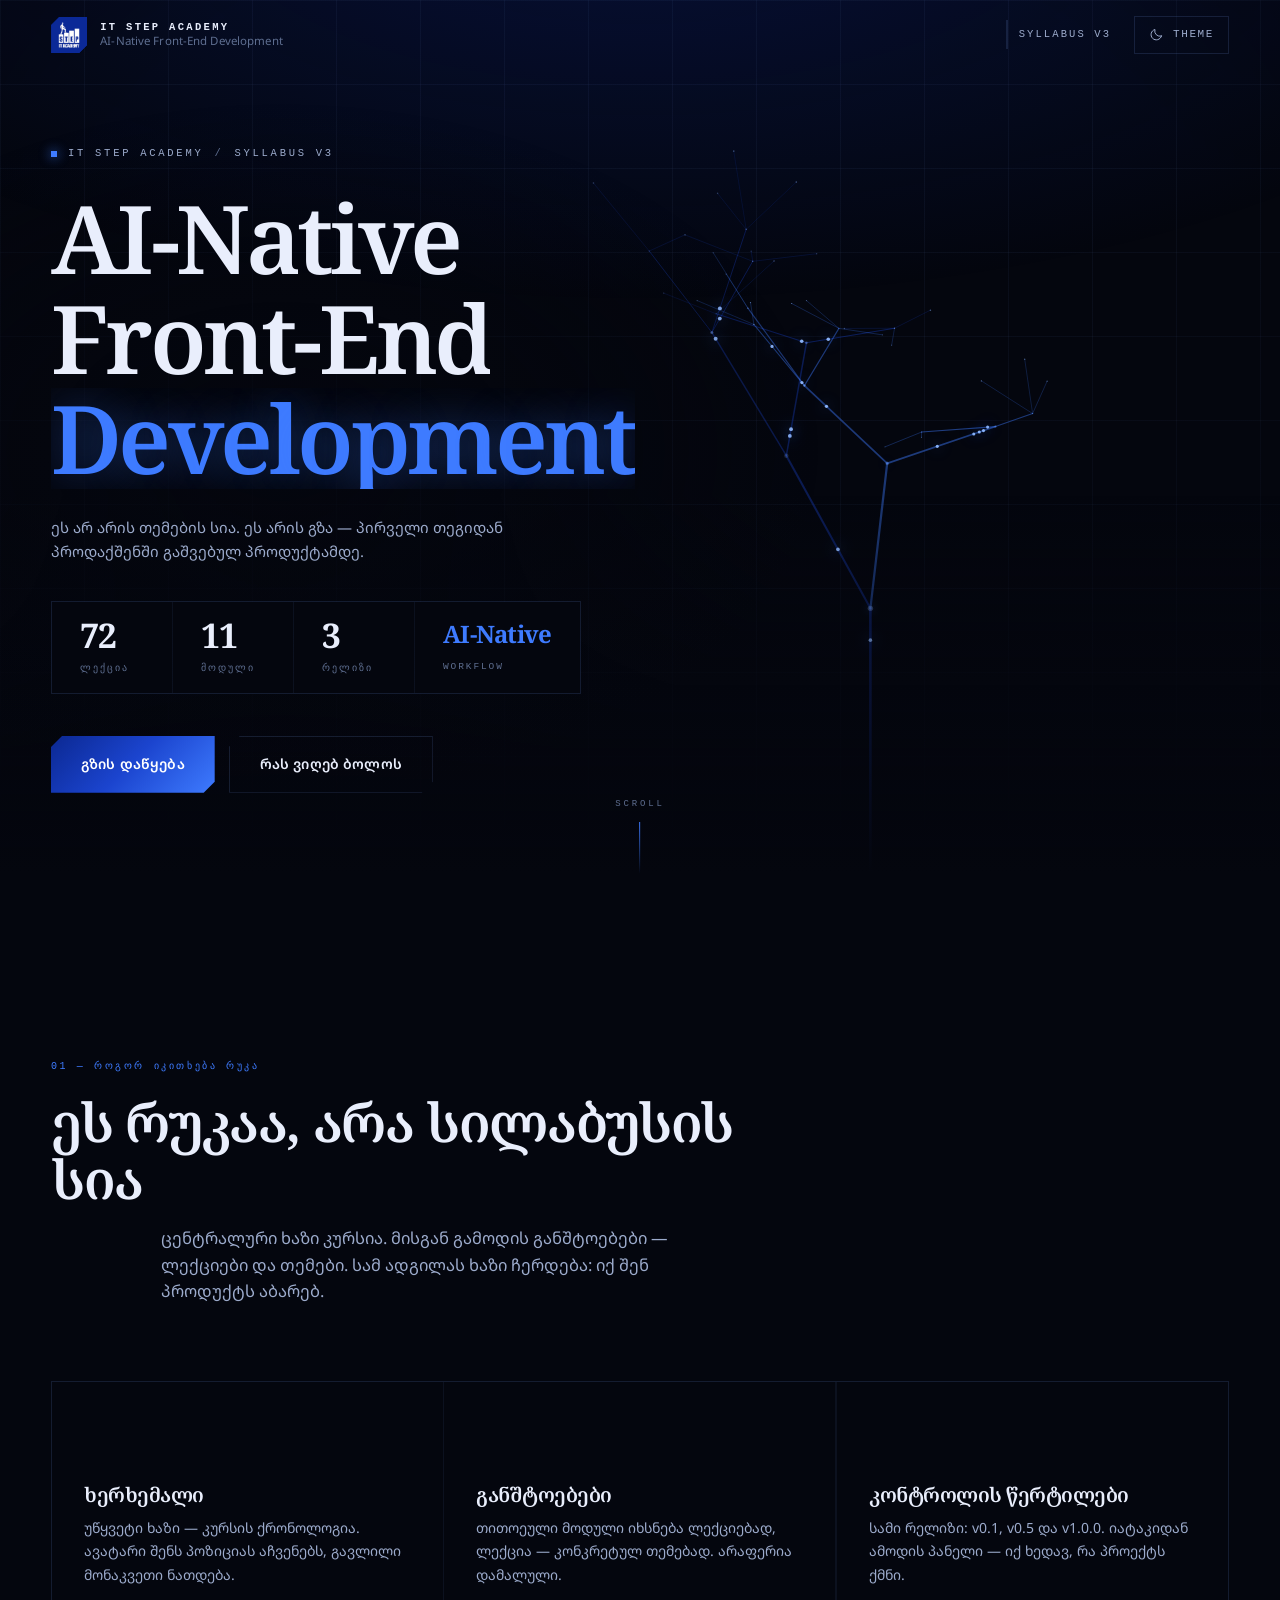
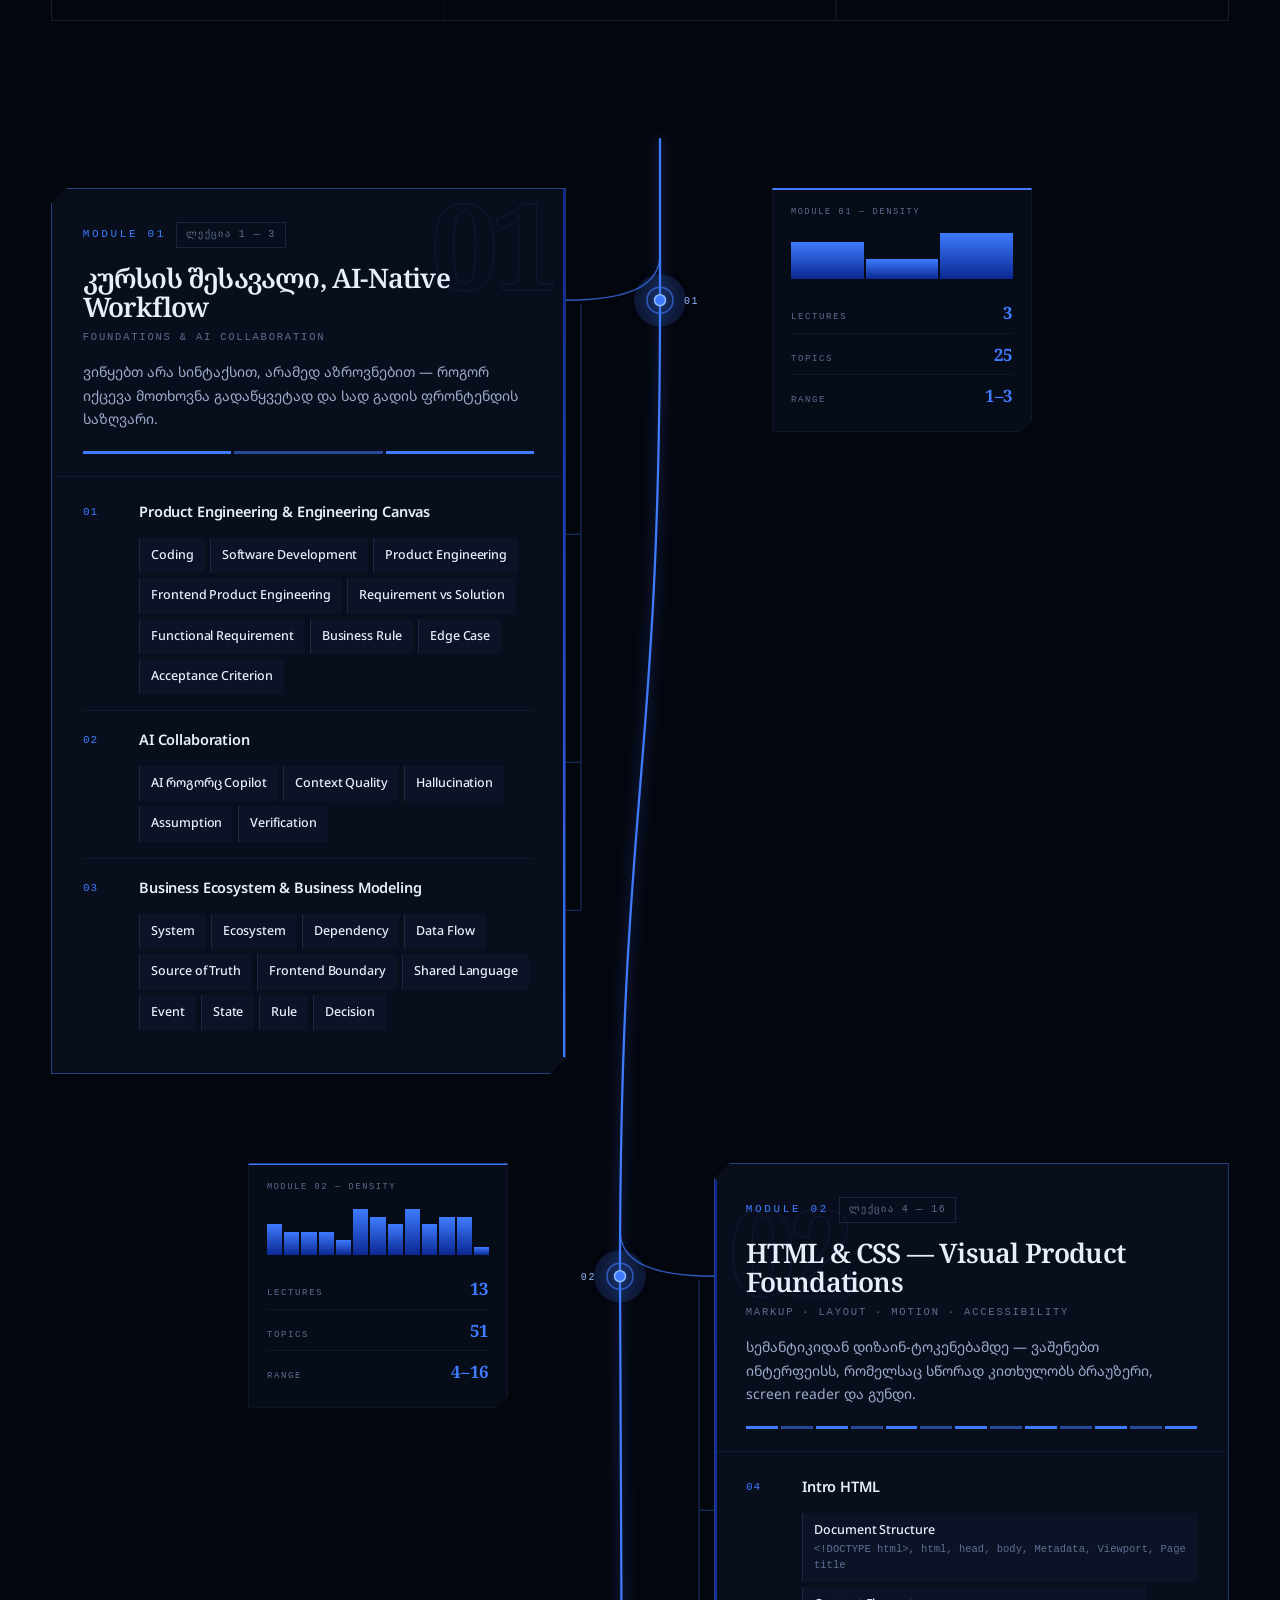
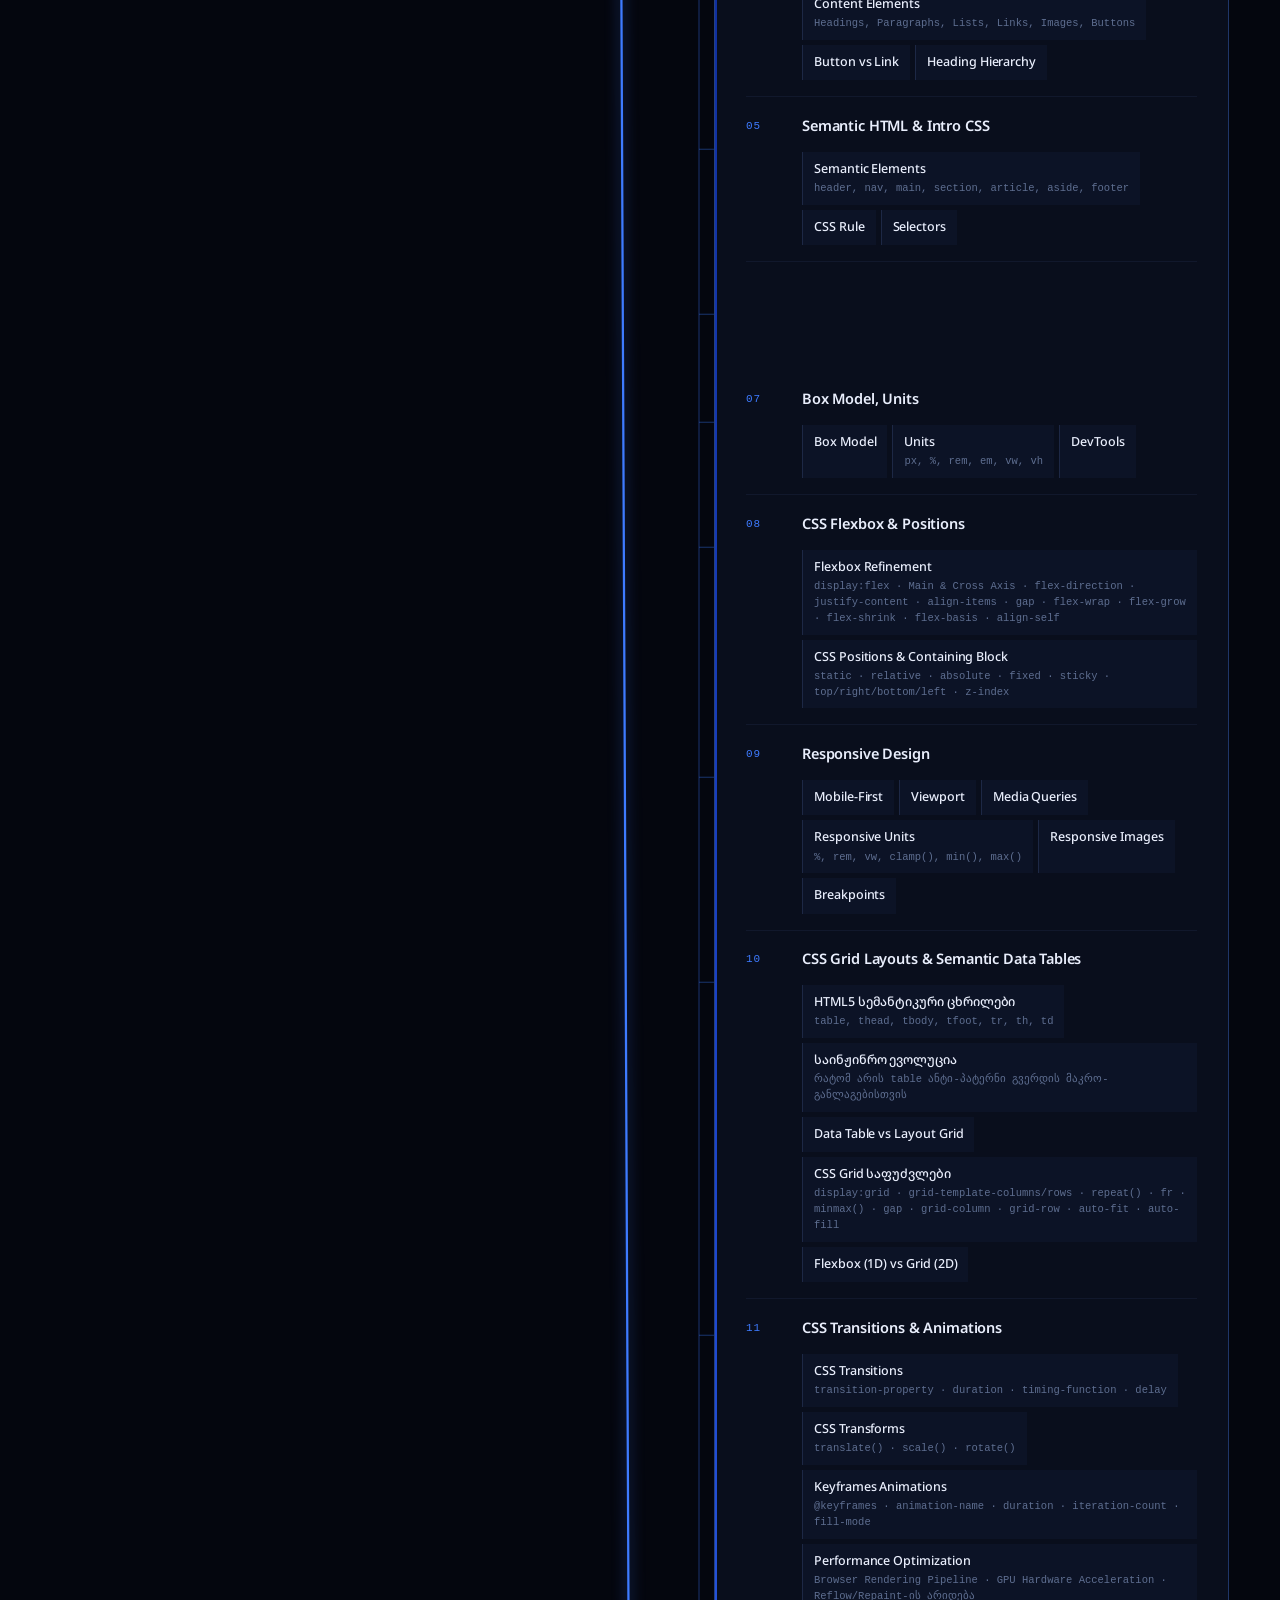
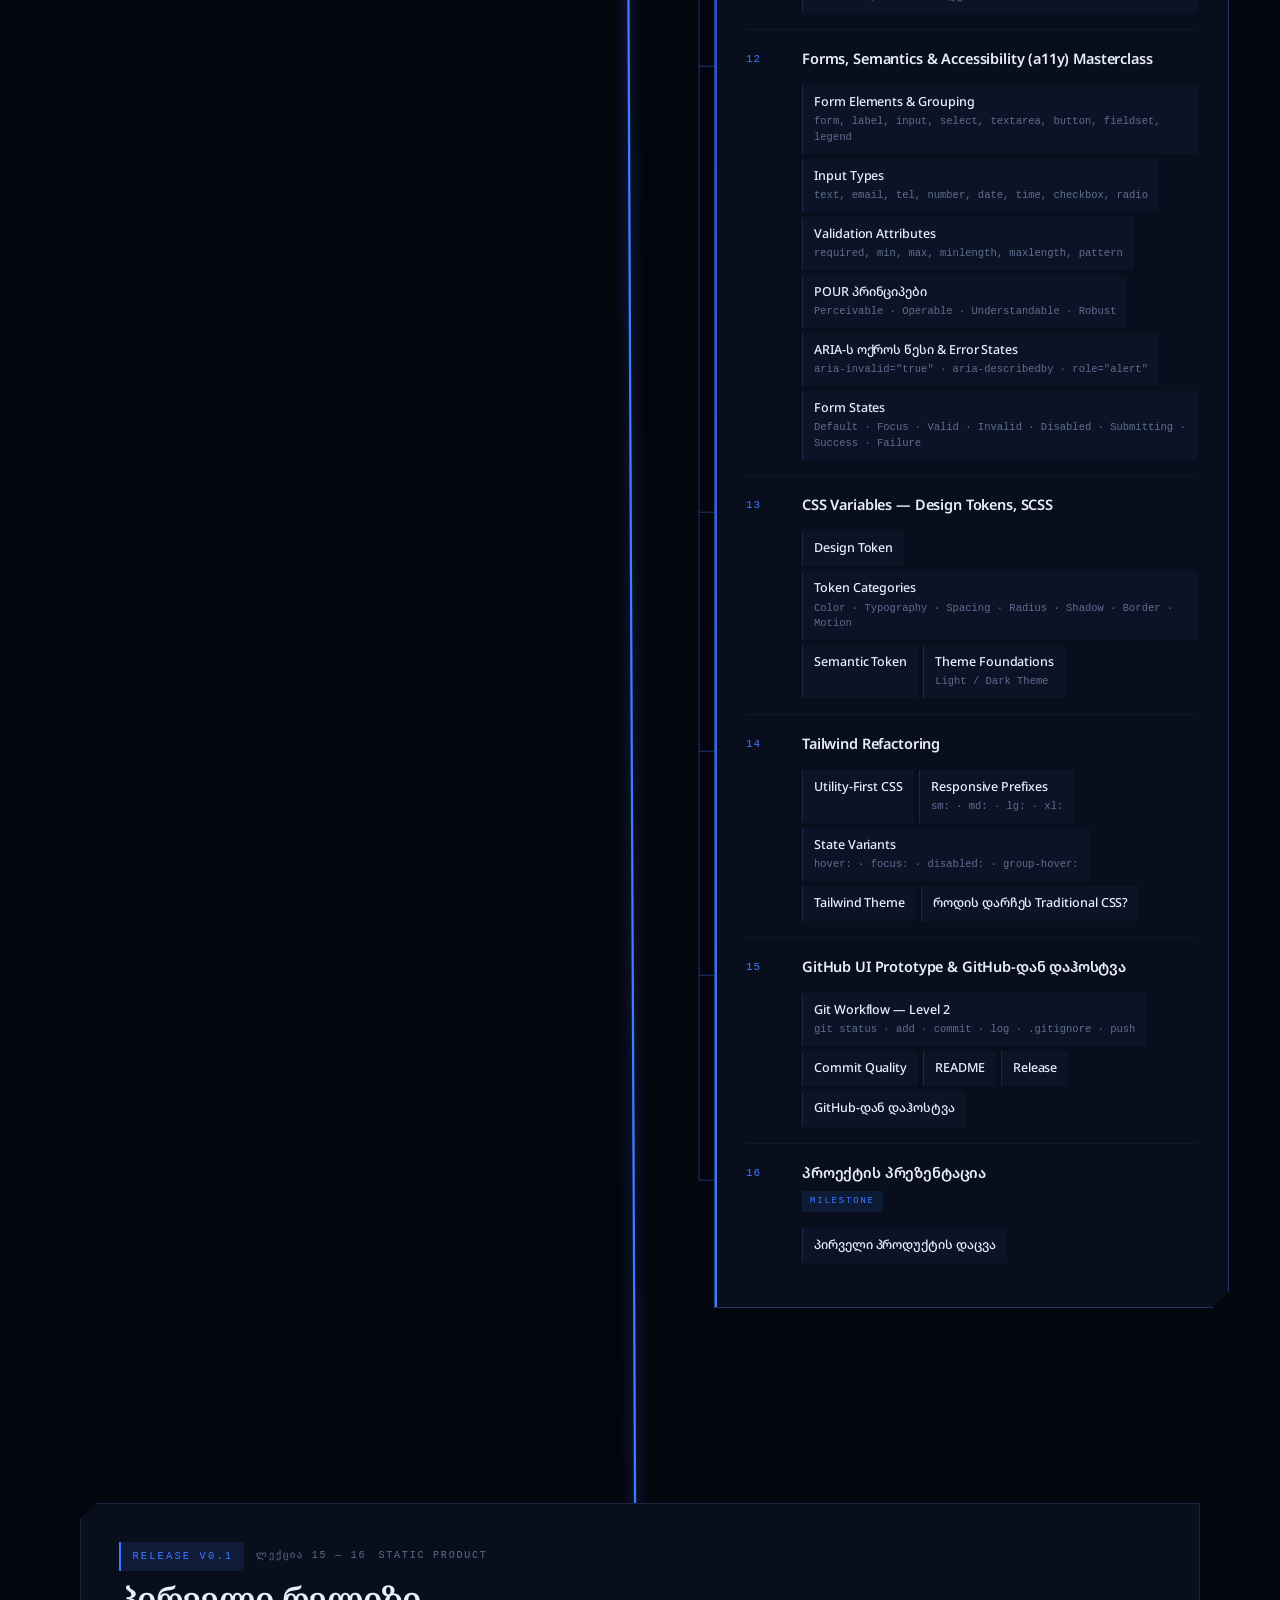
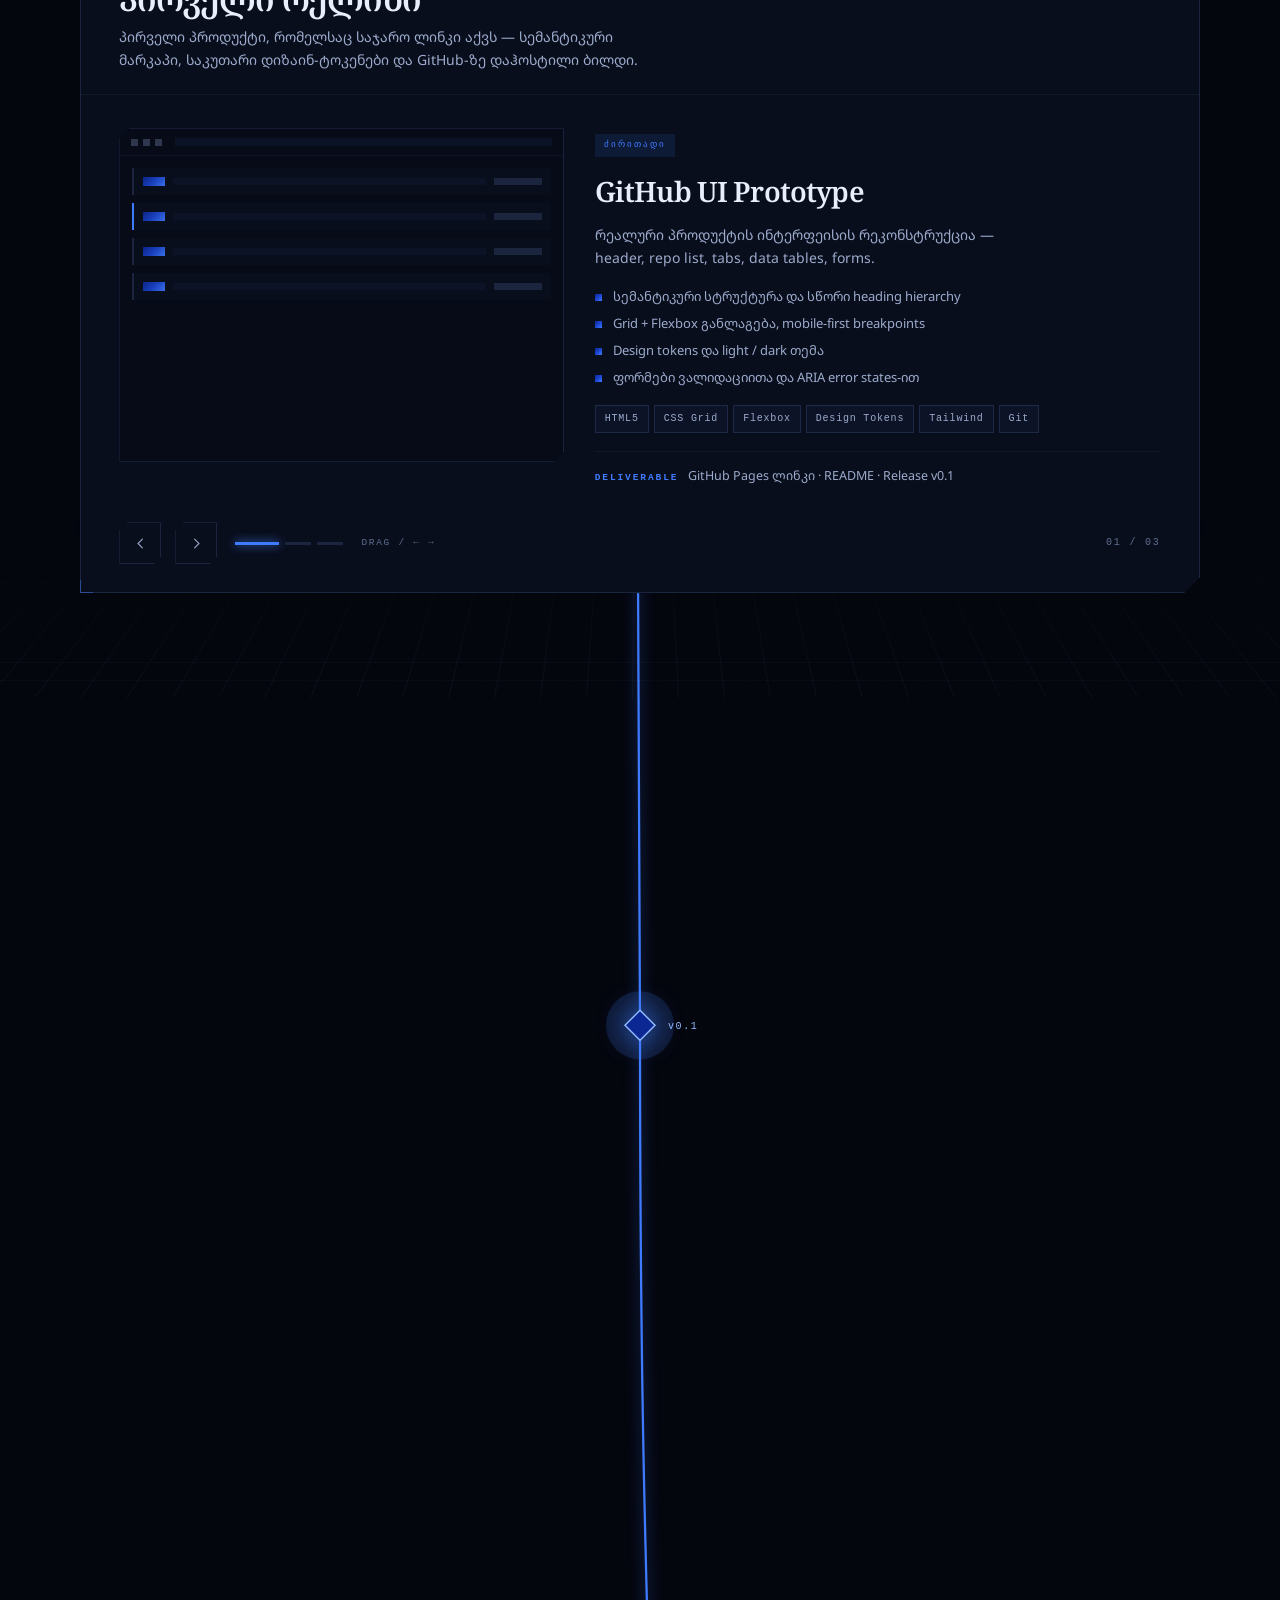
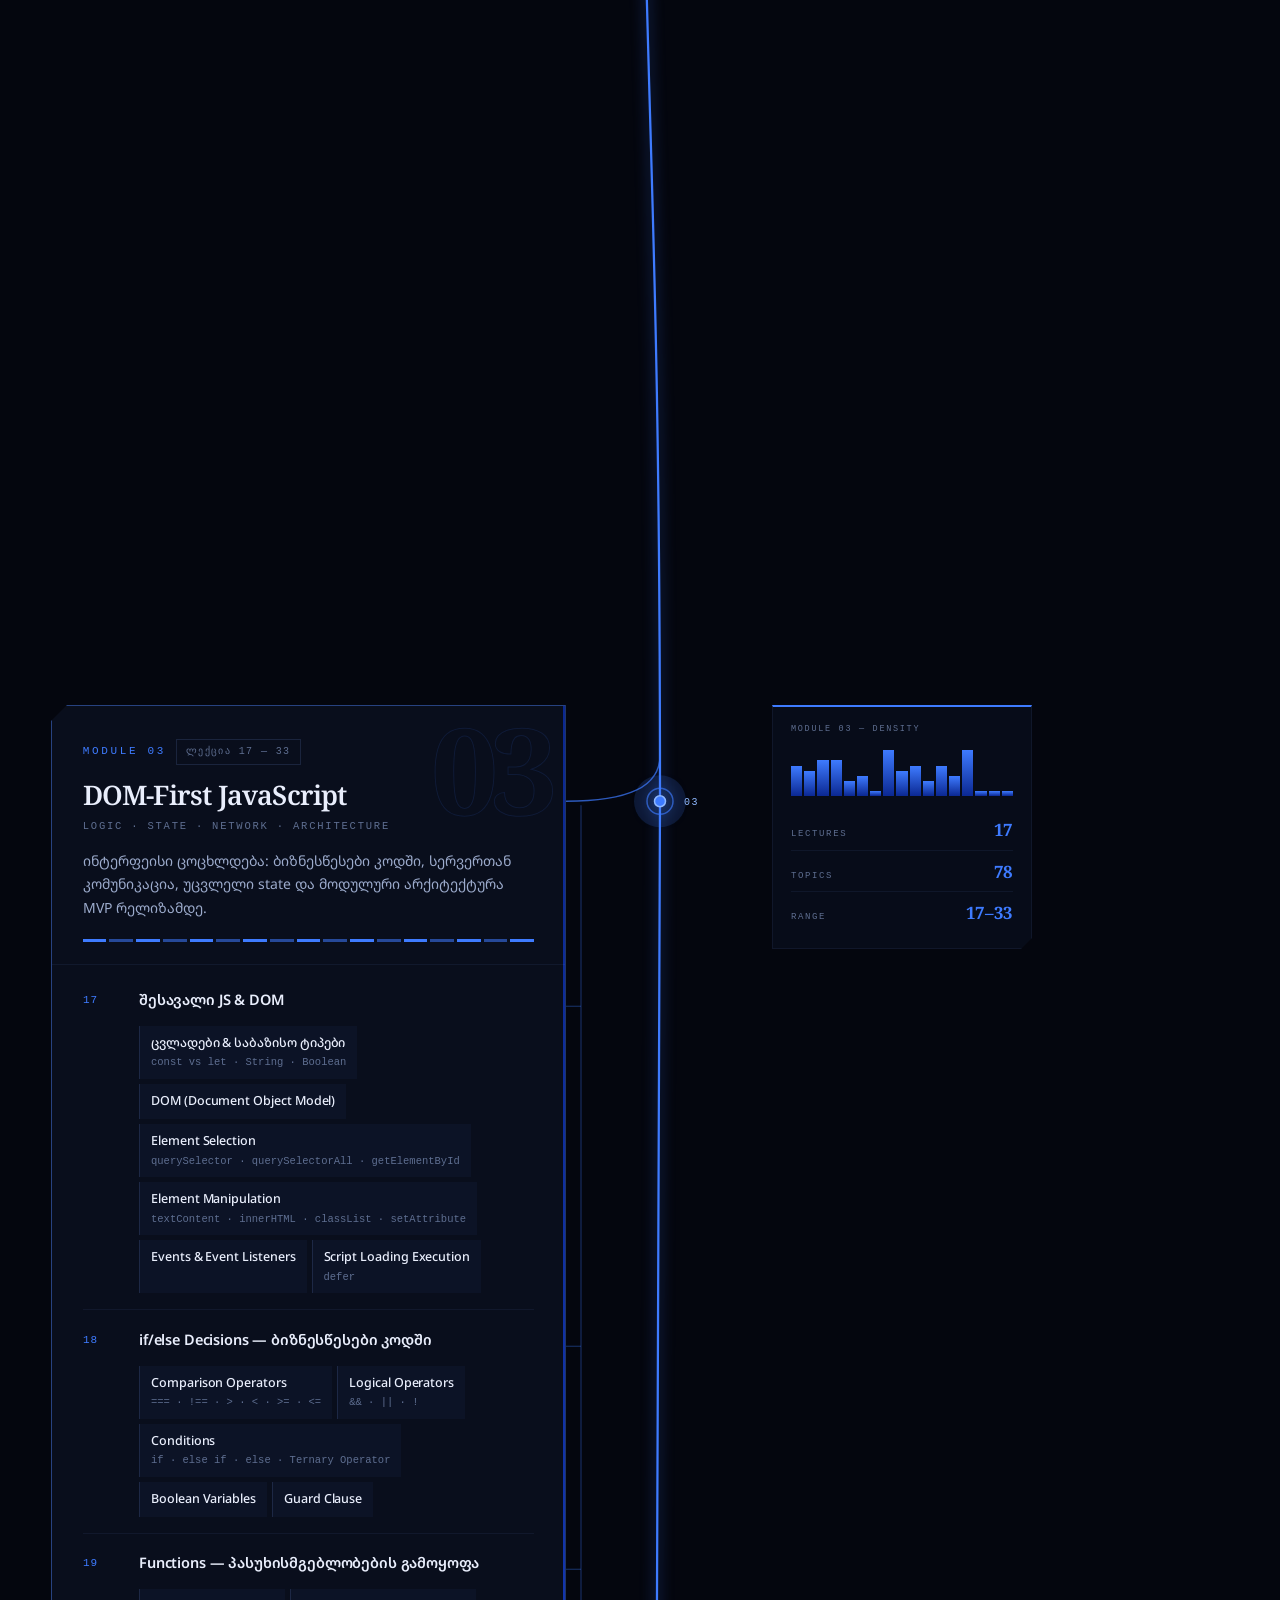
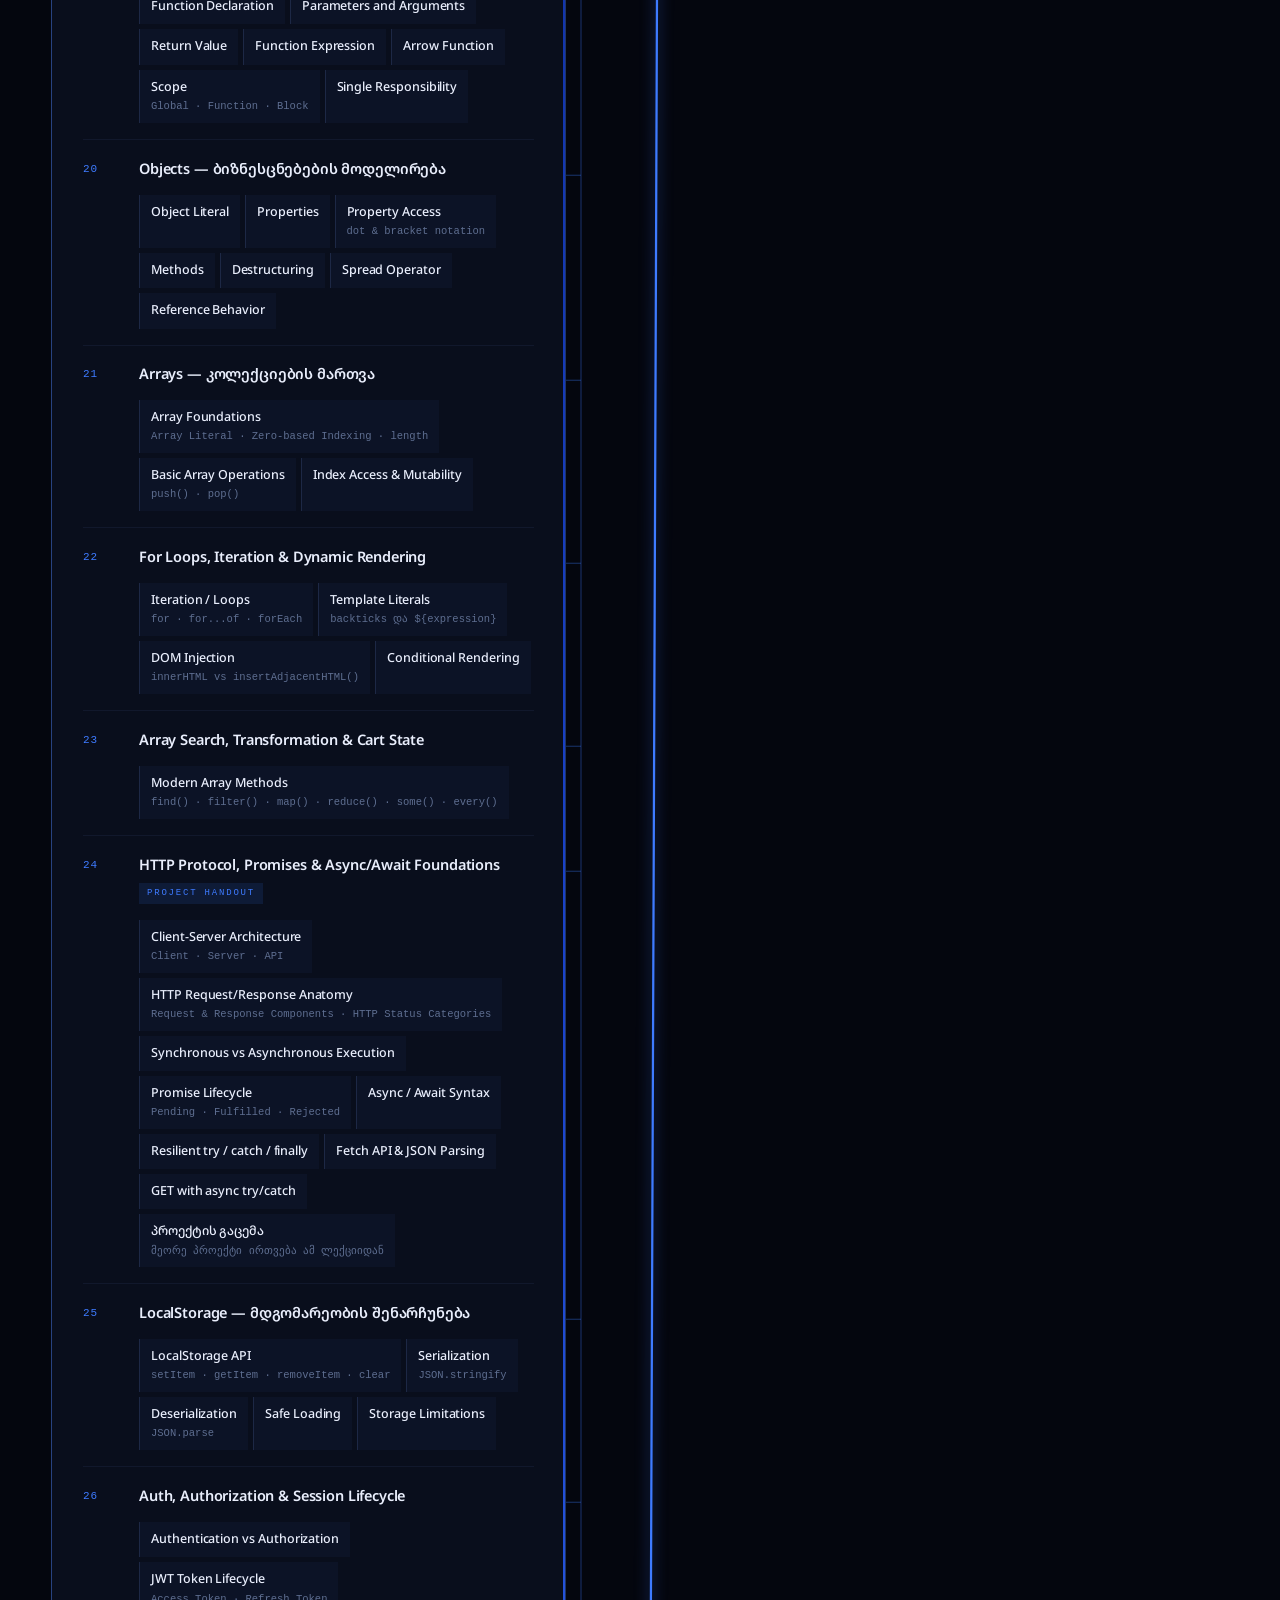
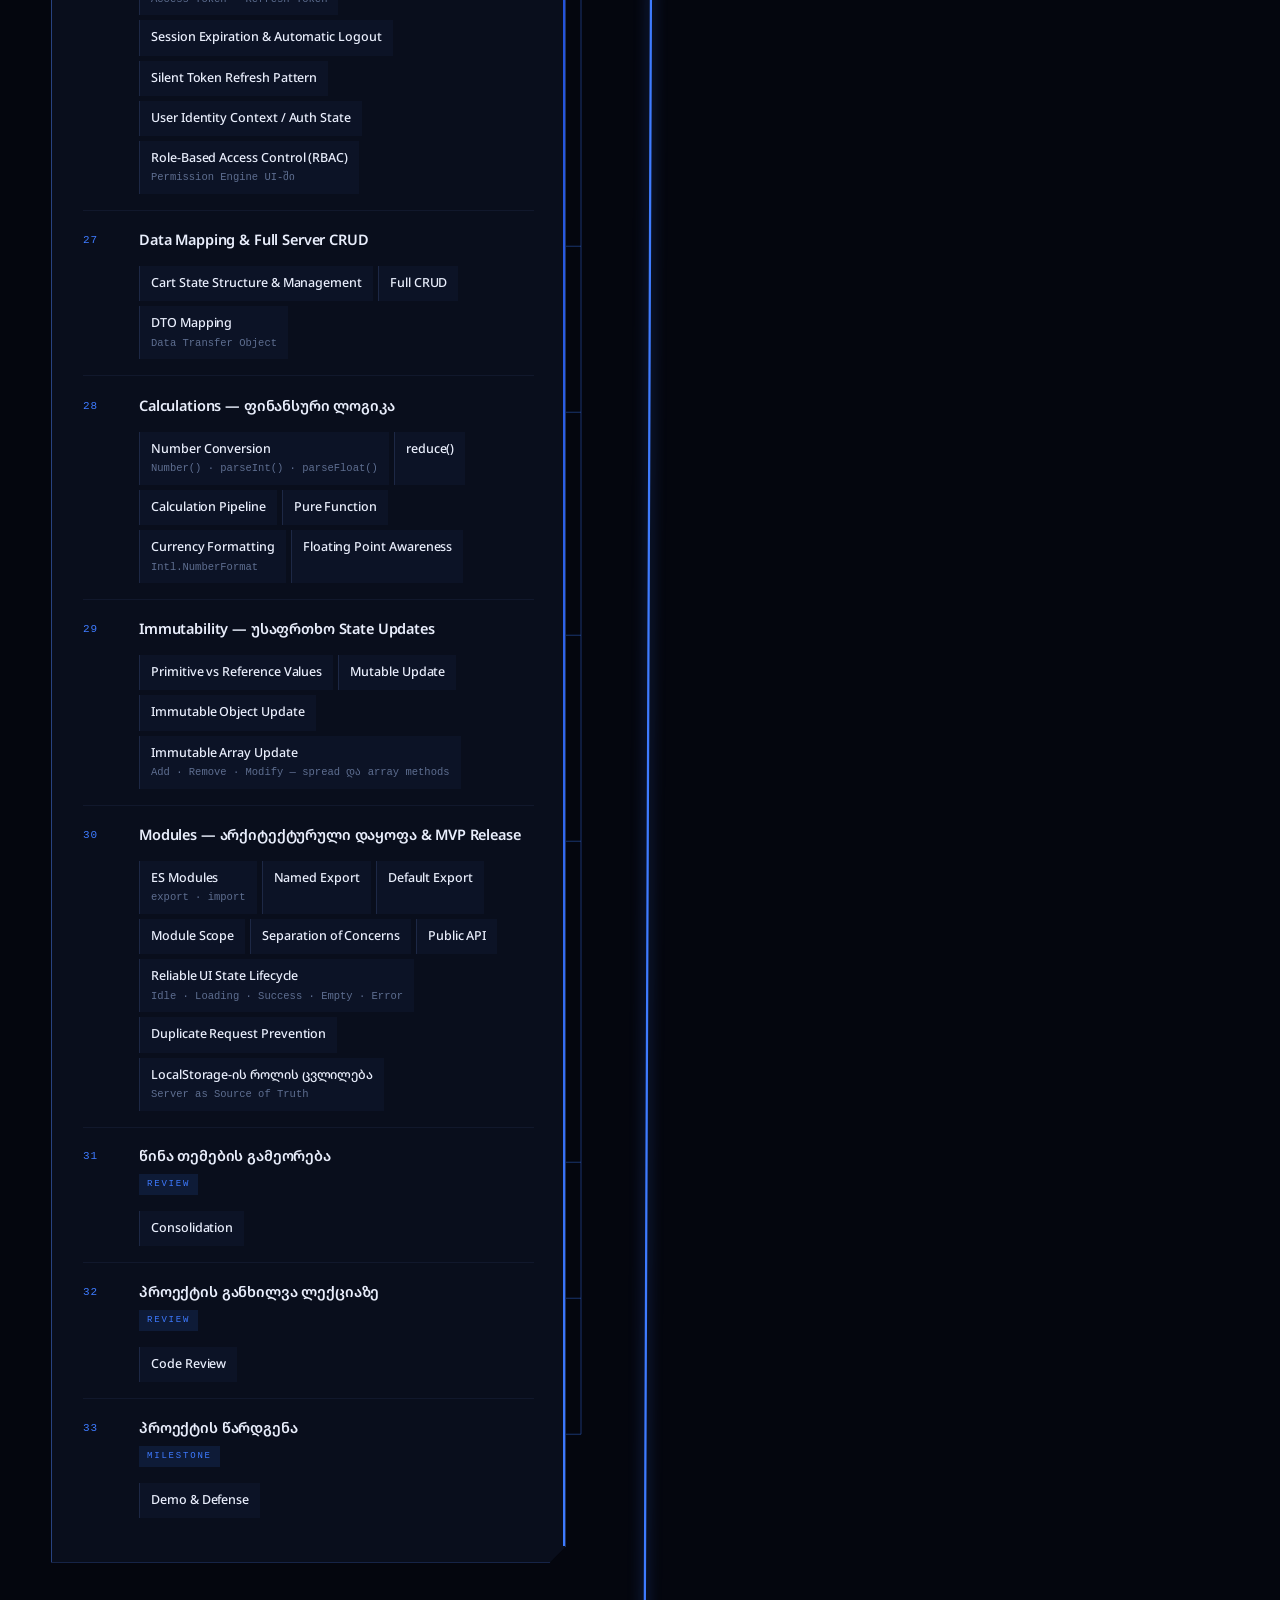
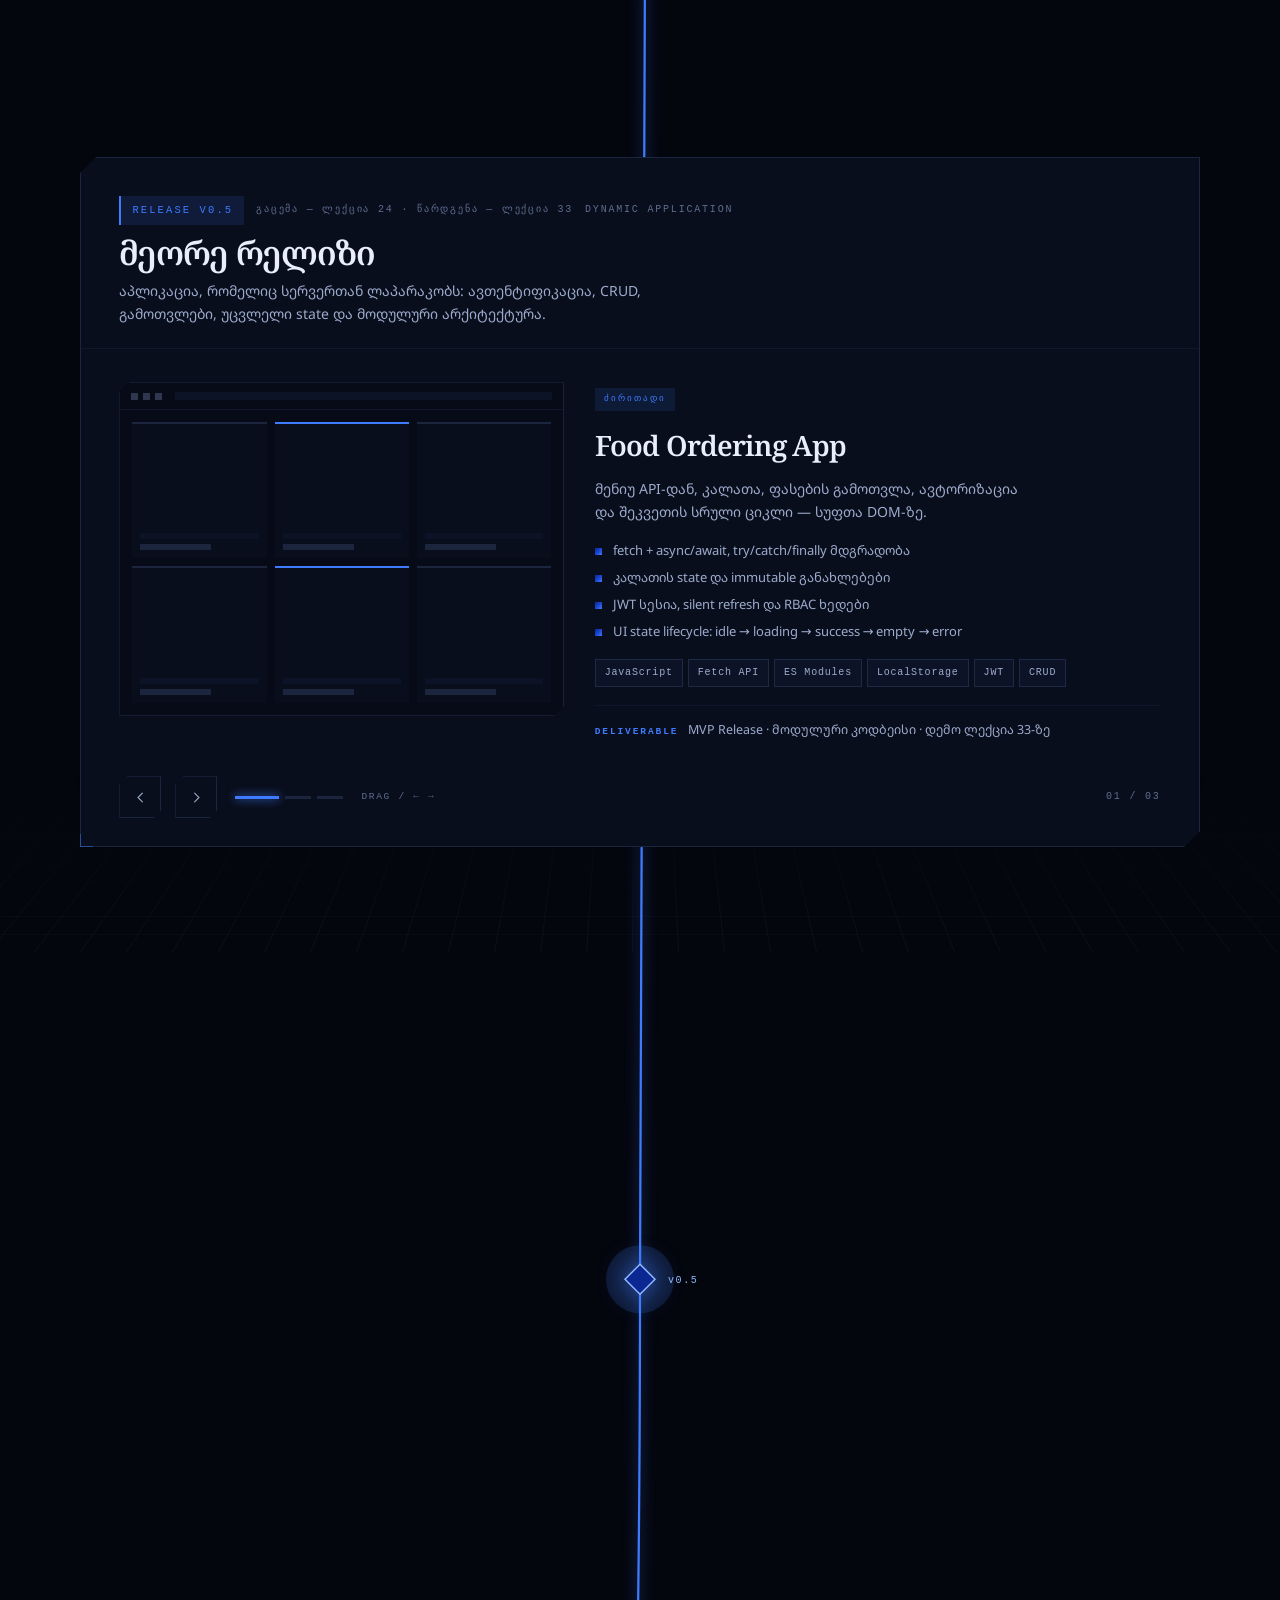
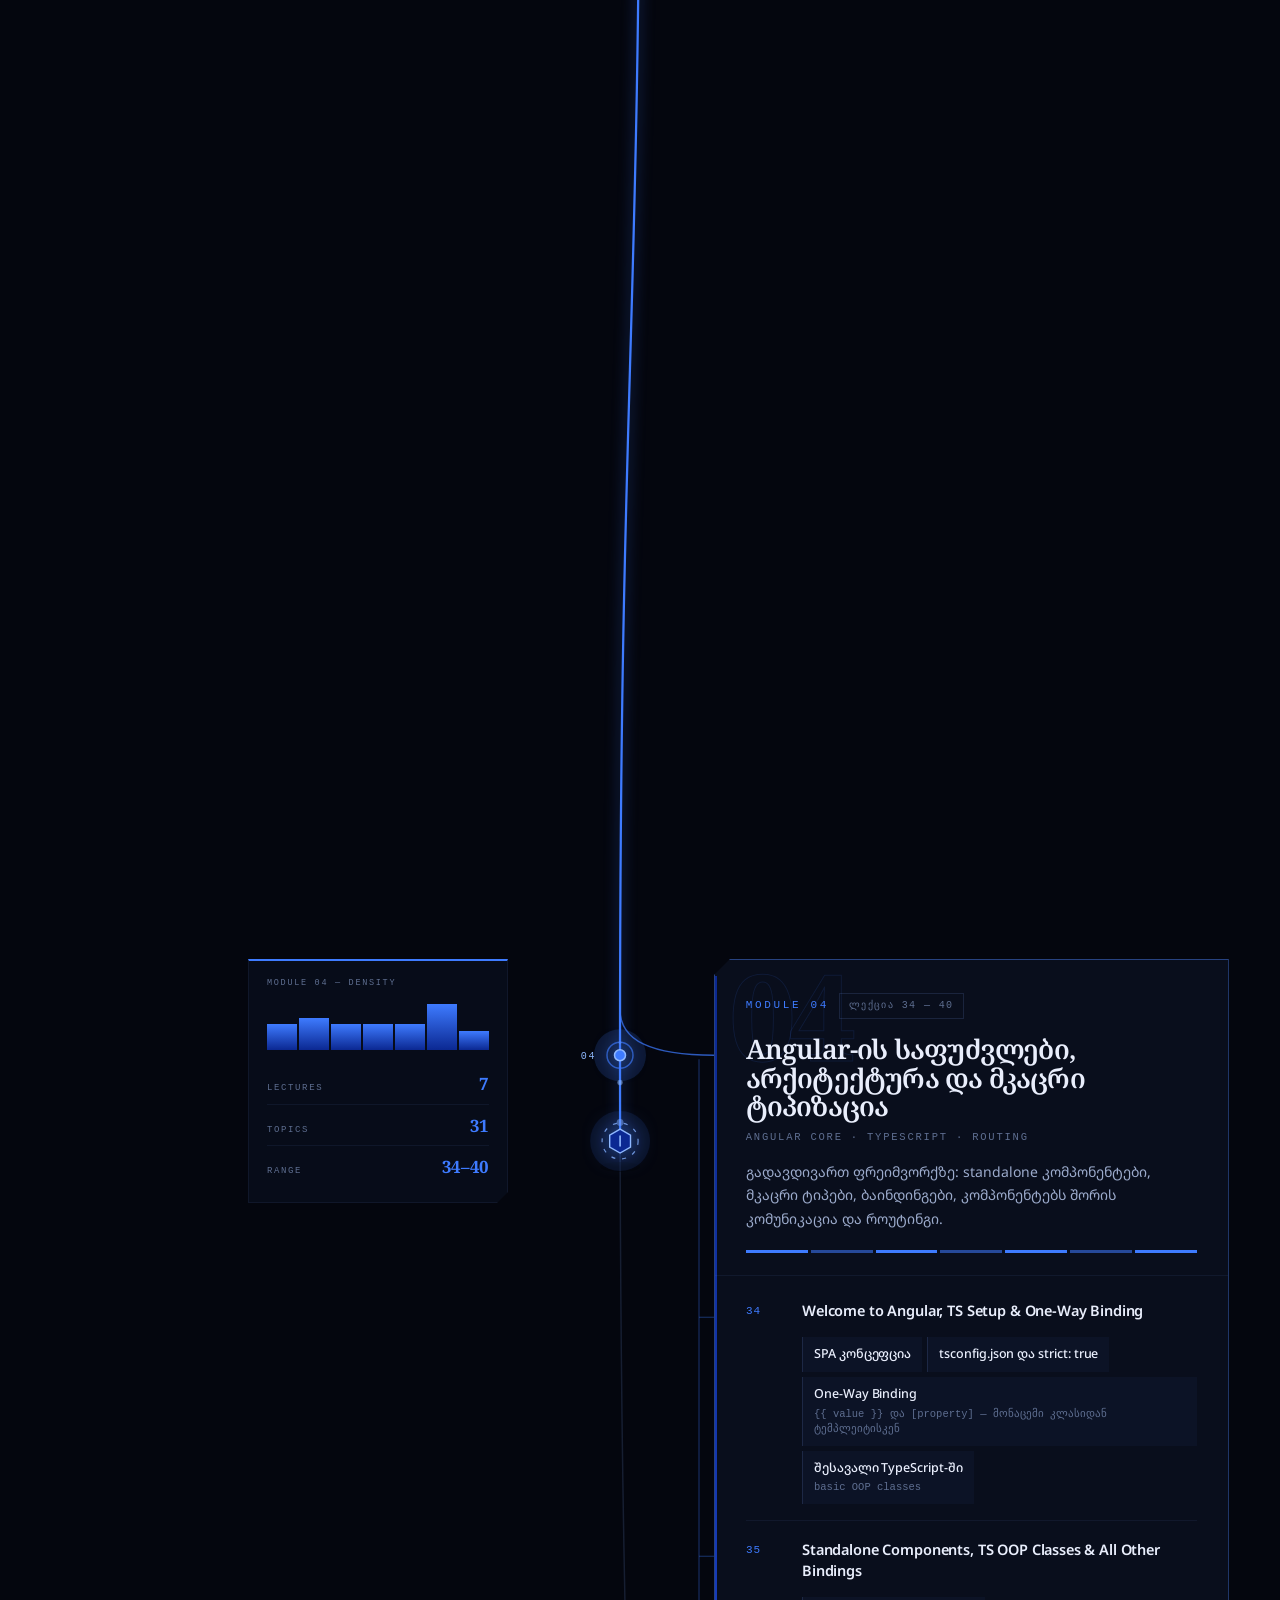
==== commit 6c8a24cf: "change logo" ====
--- a/index.html
+++ b/index.html
@@ -56,7 +56,7 @@
 <header class="topbar">
   <a class="brand" href="#top" data-cursor="link">
     <span class="brand__mark" aria-hidden="true">
-      <svg viewBox="0 0 24 24"><path d="M12 2v20M12 7l6 4M12 13l-6 4" /></svg>
+      <img src="assets/imgs/images.png" alt="" width="36" height="36" decoding="async">
     </span>
     <span class="brand__text">
       <b>IT STEP ACADEMY</b>
@@ -74,20 +74,6 @@
   </div>
 </header>
 
-<!-- ░░ game HUD ░░ -->
-<aside class="hud" id="hud" aria-hidden="true">
-  <div class="hud__row">
-    <span class="hud__k" id="hudKey">MODULE</span>
-    <span class="hud__n" id="hudNum">00</span>
-  </div>
-  <div class="hud__title" id="hudTitle">დაწყება</div>
-  <div class="hud__bar"><i id="hudBar"></i></div>
-  <div class="hud__row hud__row--foot">
-    <span class="hud__k" id="hudLec">ლექცია 0 / 72</span>
-    <span class="hud__pct" id="hudPct">0%</span>
-  </div>
-</aside>
-
 <!-- ░░ module rail ░░ -->
 <nav class="rail" id="rail" aria-label="მოდულების ნავიგაცია"></nav>
 
@@ -110,7 +96,7 @@
 
       <p class="hero__lead" data-rv="up" data-rv-delay="220">
         ეს არ არის თემების სია. ეს არის გზა — პირველი თეგიდან პროდაქშენში გაშვებულ
-        პროდუქტამდე. ჩამოსქროლე და ნახე, სად მიდიხარ.
+        პროდუქტამდე.
       </p>
 
       <div class="hero__stats" data-rv="up" data-rv-delay="340">
--- a/assets/css/layout.css
+++ b/assets/css/layout.css
@@ -17,9 +17,13 @@
   padding-block:11px;
 }
 .brand{display:flex;align-items:center;gap:13px}
-.brand__mark{width:30px;height:30px;display:grid;place-items:center;background:var(--grad);flex:none;
-  clip-path:polygon(7px 0,100% 0,100% calc(100% - 7px),calc(100% - 7px) 100%,0 100%,0 7px)}
-.brand__mark svg{width:17px;height:17px;fill:none;stroke:#fff;stroke-width:1.7;stroke-linecap:round}
+.brand__mark{width:36px;height:36px;flex:none;overflow:hidden;background:var(--brand);
+  clip-path:polygon(8px 0,100% 0,100% calc(100% - 8px),calc(100% - 8px) 100%,0 100%,0 8px);
+  transition:transform .5s var(--e-out),box-shadow .5s var(--e-out)}
+.brand__mark img{width:100%;height:100%;object-fit:cover;display:block;transform:scale(1.14)}
+.brand:hover .brand__mark{transform:translateY(-2px);
+  box-shadow:0 0 22px color-mix(in srgb,var(--brand-hi) 55%,transparent)}
+body.is-scrolled .brand__mark{width:32px;height:32px}
 .brand__text{display:flex;flex-direction:column;line-height:1.24}
 .brand__text b{font-family:var(--f-mono);font-size:10.5px;letter-spacing:.22em;color:var(--ink)}
 .brand__text i{font-style:normal;font-size:11.5px;color:var(--ink-3);letter-spacing:.01em}
@@ -29,36 +33,6 @@
   .tag--ver{display:none}
   .ghost-btn__txt{display:none}
 }
-
-/* ----------------------------------------------------------------- HUD */
-.hud{
-  position:fixed;left:var(--gut);bottom:26px;z-index:190;
-  width:262px;padding:14px 16px 13px;
-  background:color-mix(in srgb,var(--surface) 86%,transparent);
-  backdrop-filter:blur(14px);
-  border:1px solid var(--line);
-  border-left:2px solid var(--brand-hi);
-  clip-path:polygon(0 0,100% 0,100% calc(100% - 12px),calc(100% - 12px) 100%,0 100%);
-  opacity:0;transform:translateY(16px);pointer-events:none;
-  transition:opacity .45s var(--e-out),transform .6s var(--e-out);
-}
-body.in-trail .hud{opacity:1;transform:none;pointer-events:auto}
-/* step aside when the pointer wants to read what is underneath */
-body.in-trail .hud:hover{opacity:.10}
-.hud__row{display:flex;align-items:baseline;justify-content:space-between;gap:10px}
-.hud__k{font-family:var(--f-mono);font-size:9.5px;letter-spacing:.22em;color:var(--ink-3);text-transform:uppercase}
-.hud__n{font-family:var(--f-display);font-size:26px;line-height:1;color:var(--brand-hi);font-variant-numeric:tabular-nums}
-.hud__n.is-rel{font-family:var(--f-mono);font-size:16px;letter-spacing:.06em}
-.hud__title{
-  font-size:13px;font-weight:600;color:var(--ink);margin:2px 0 10px;
-  line-height:1.35;min-height:2.7em;
-  display:-webkit-box;-webkit-line-clamp:2;-webkit-box-orient:vertical;overflow:hidden
-}
-.hud__bar{height:2px;background:var(--line-2);overflow:hidden;margin-bottom:8px}
-.hud__bar i{display:block;height:100%;width:0;background:var(--grad);box-shadow:0 0 12px var(--brand-hi);
-  transition:width .25s linear}
-.hud__row--foot .hud__pct{font-family:var(--f-mono);font-size:10px;color:var(--brand-glow)}
-@media (max-width:900px){ .hud{display:none} }
 
 /* ---------------------------------------------------------------- rail */
 .rail{
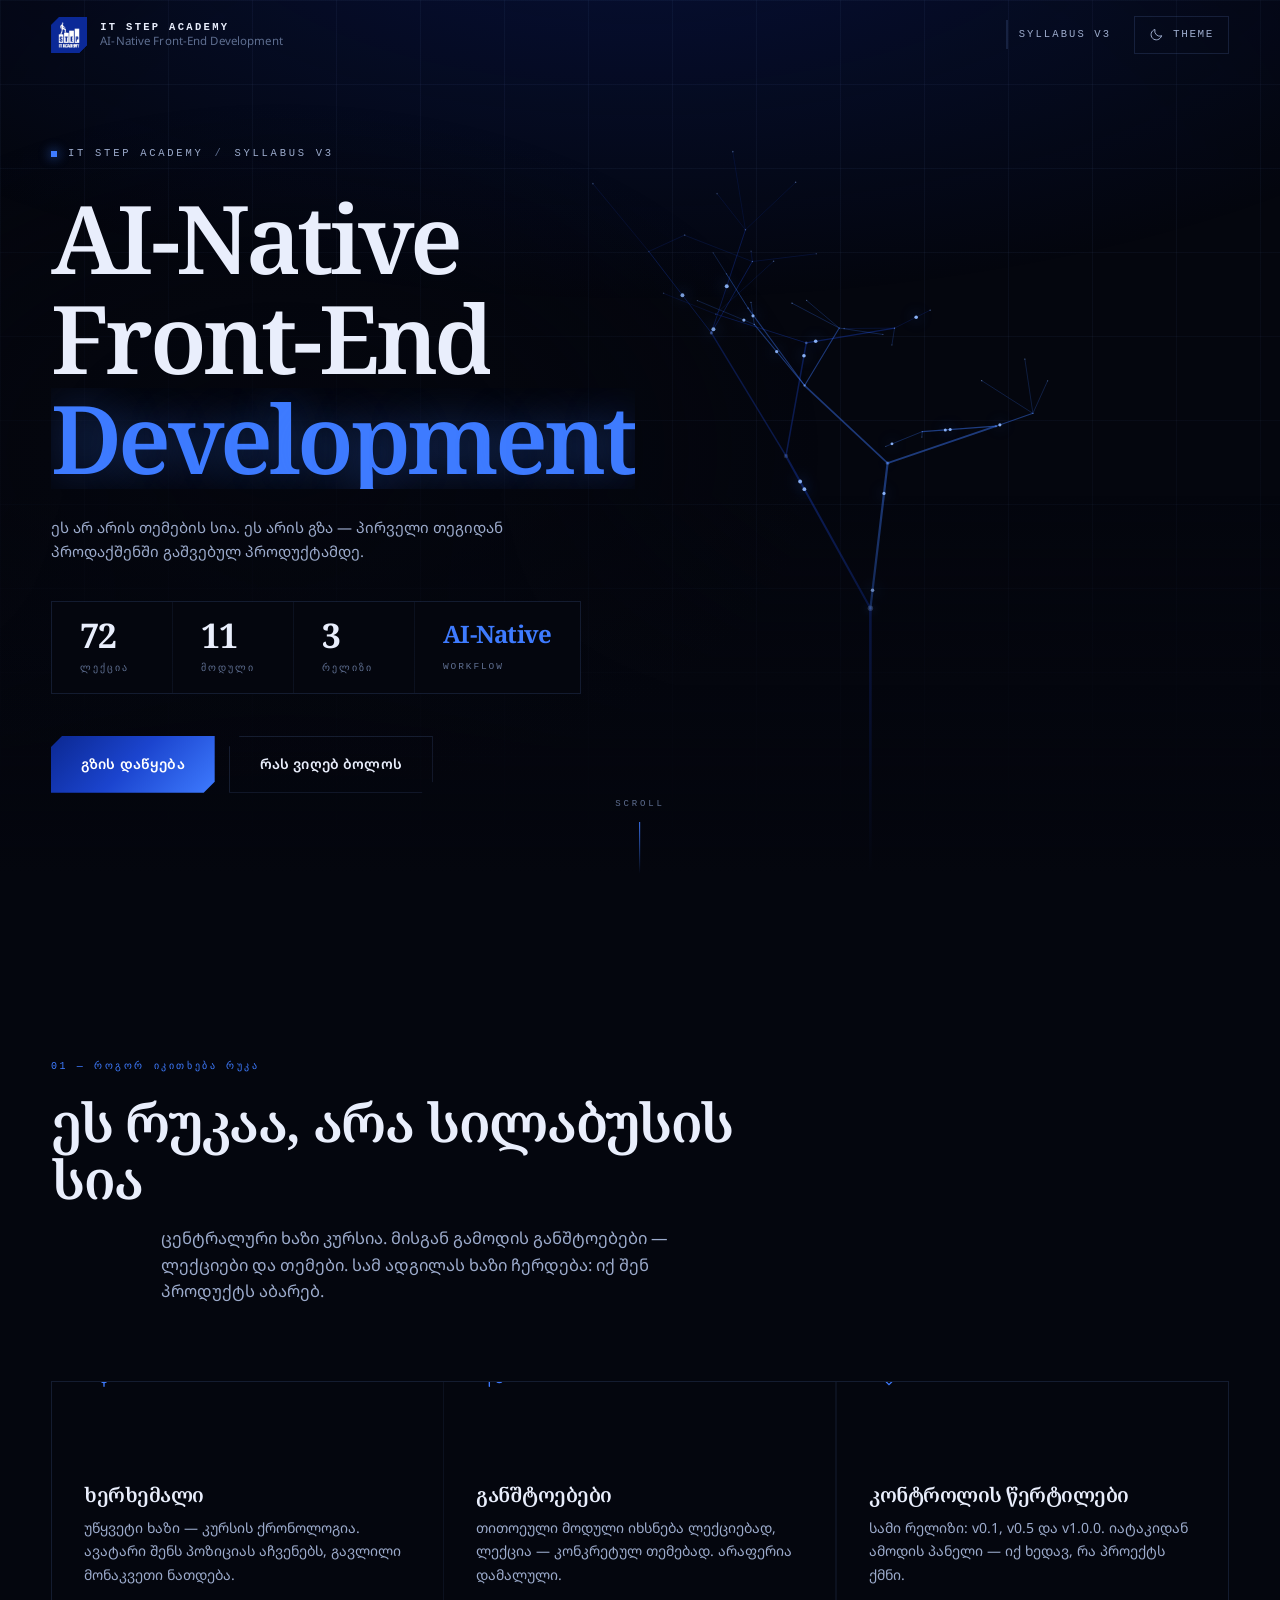
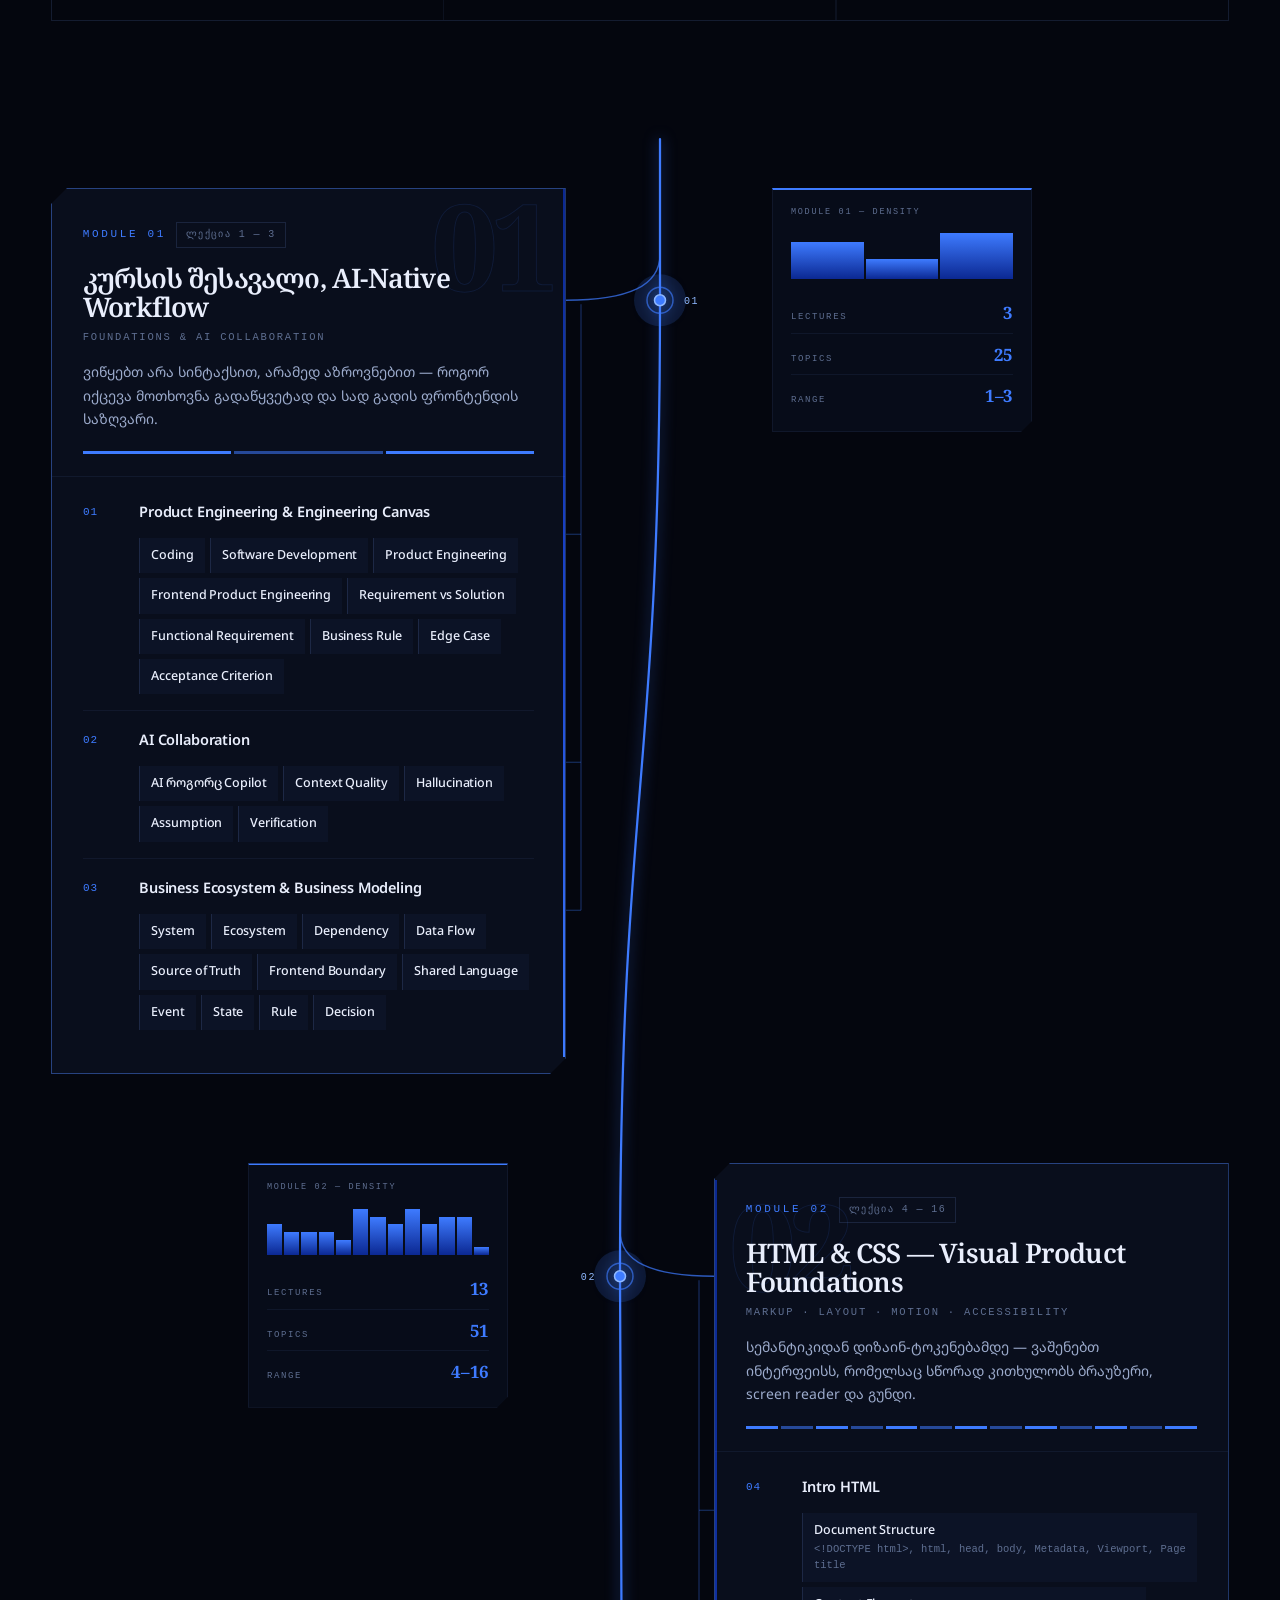
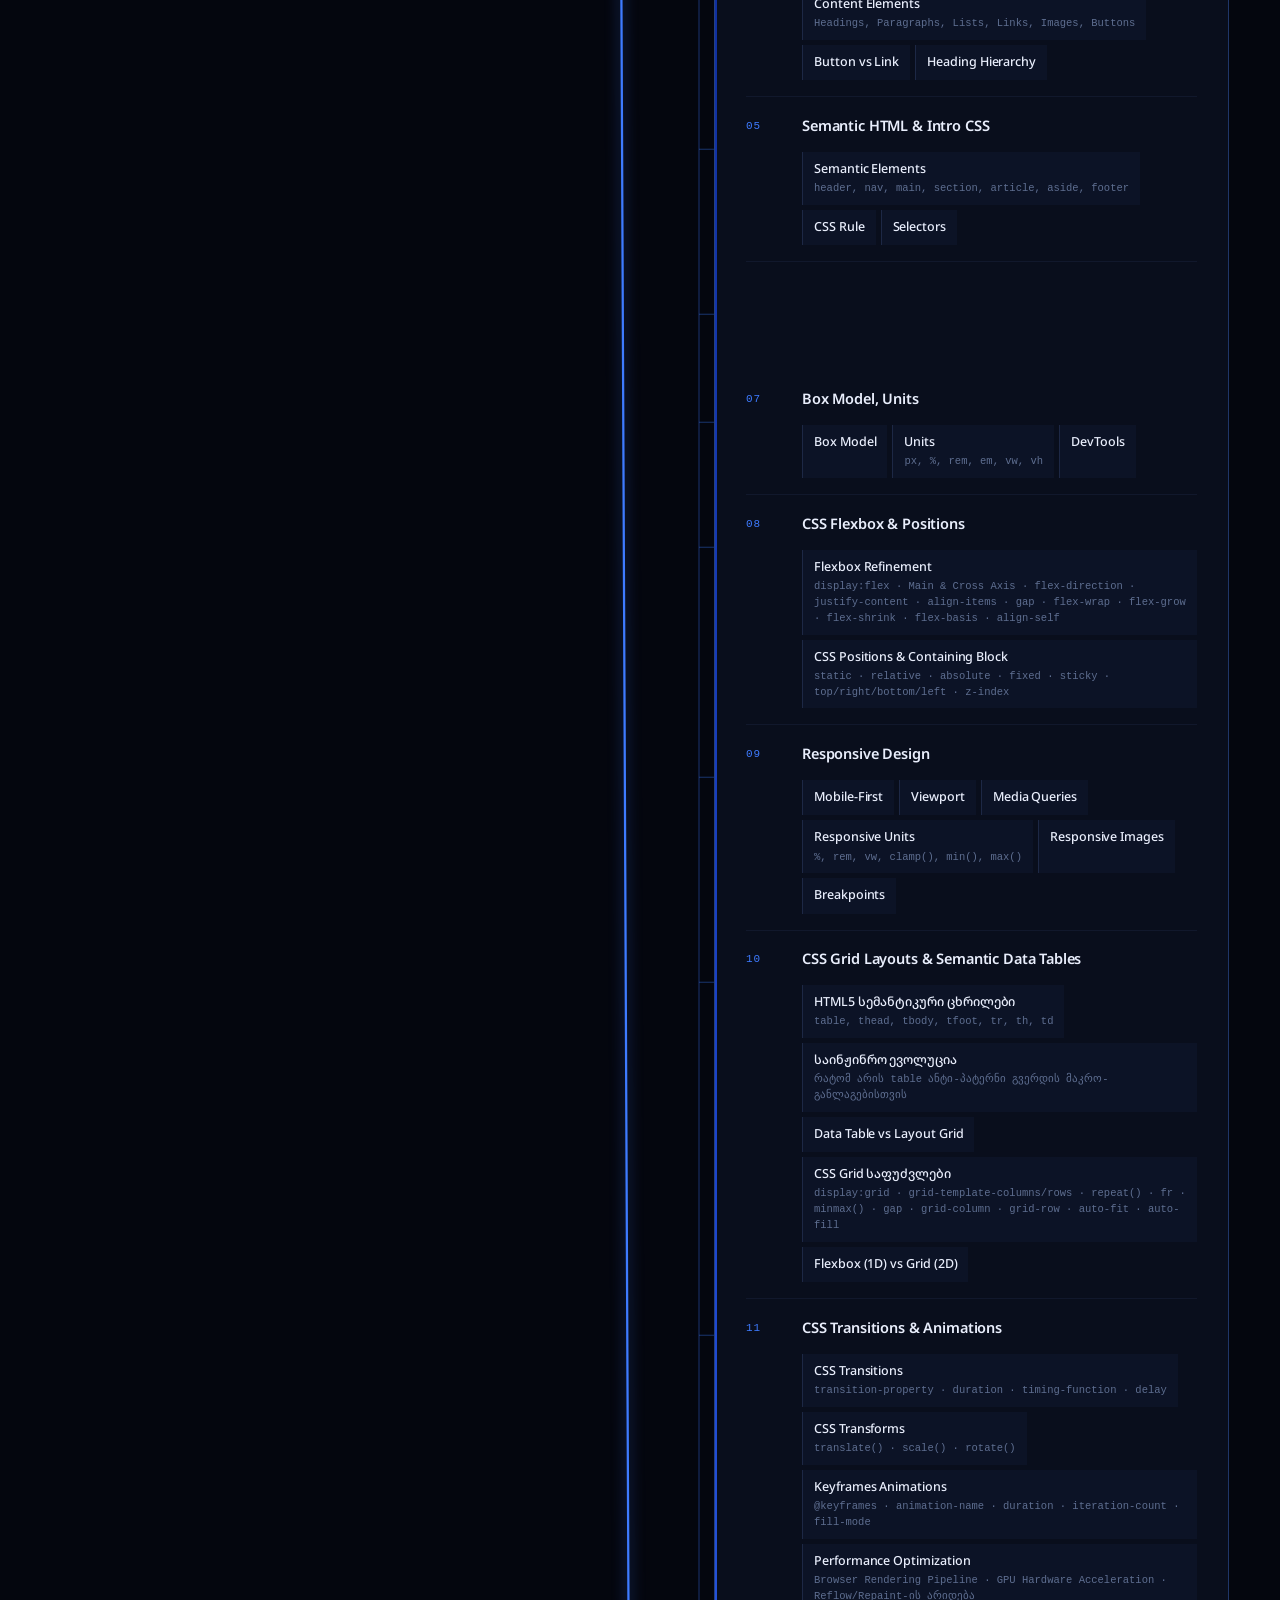
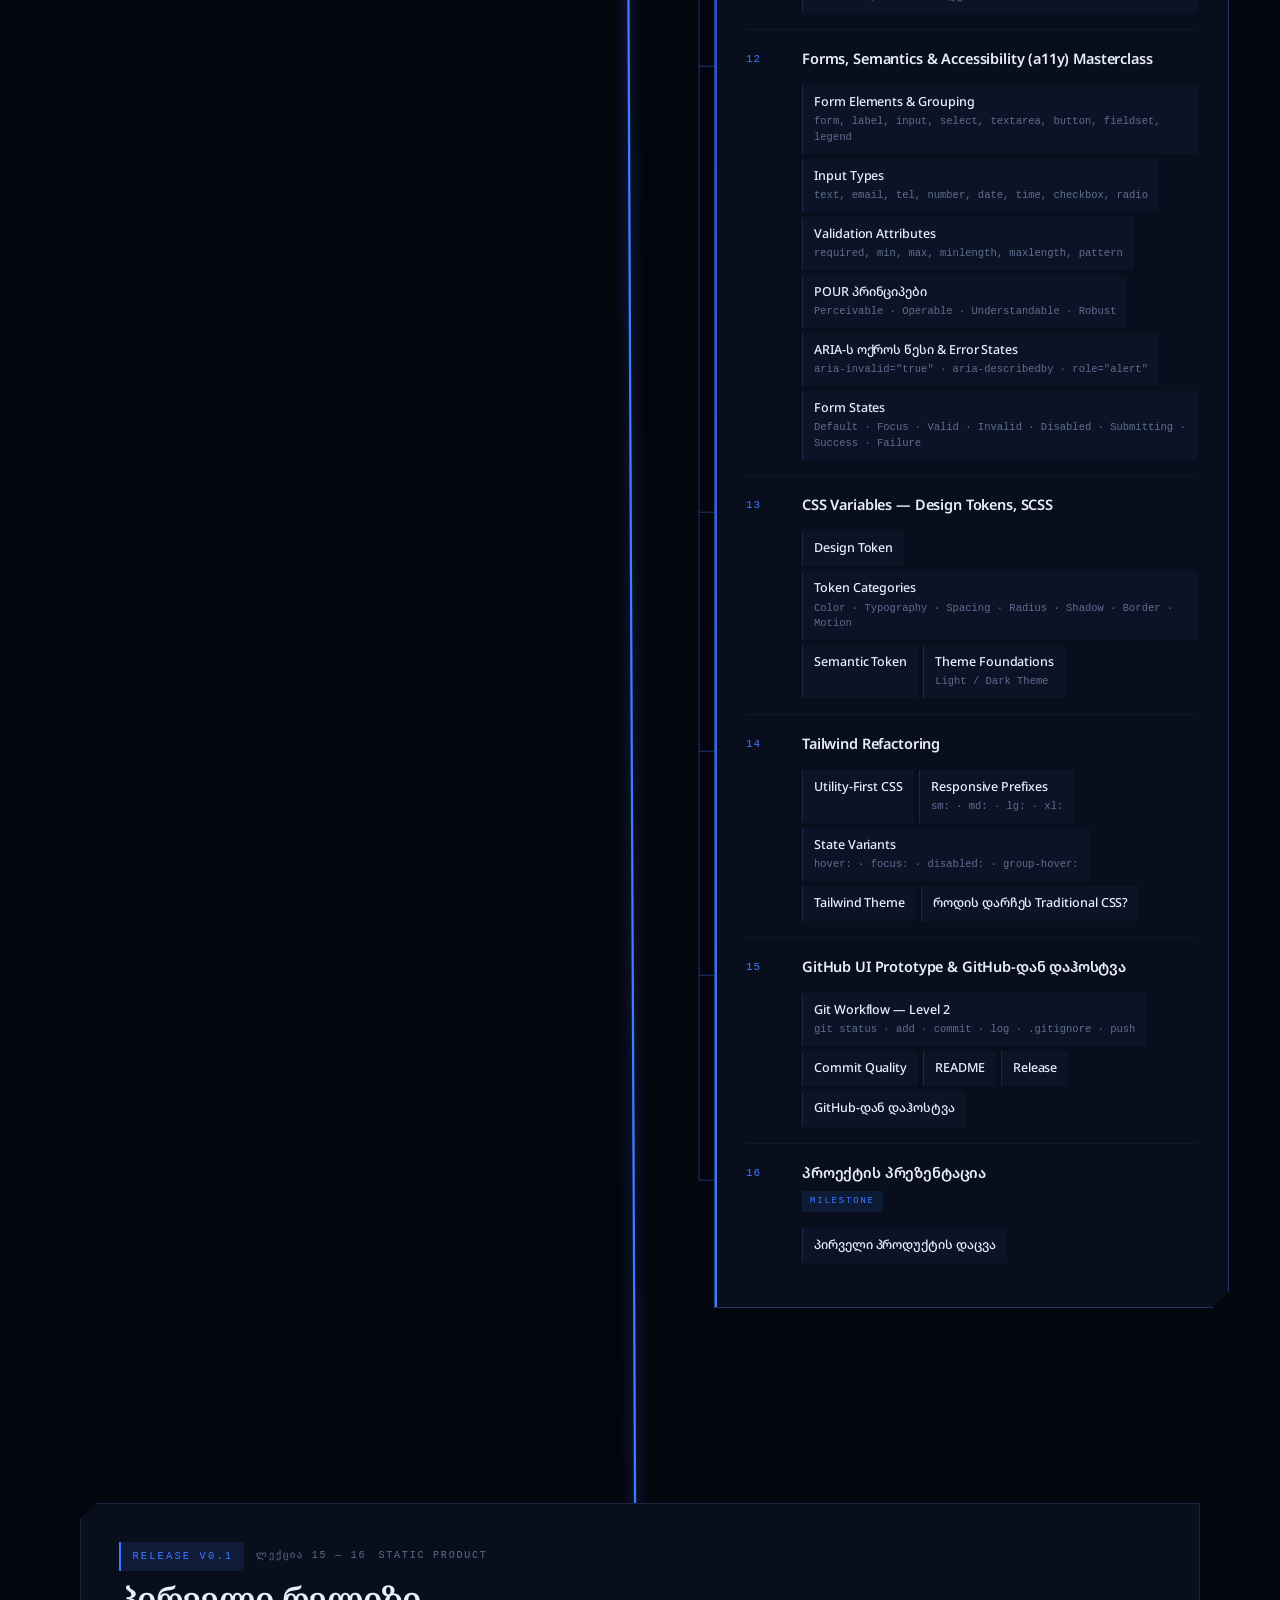
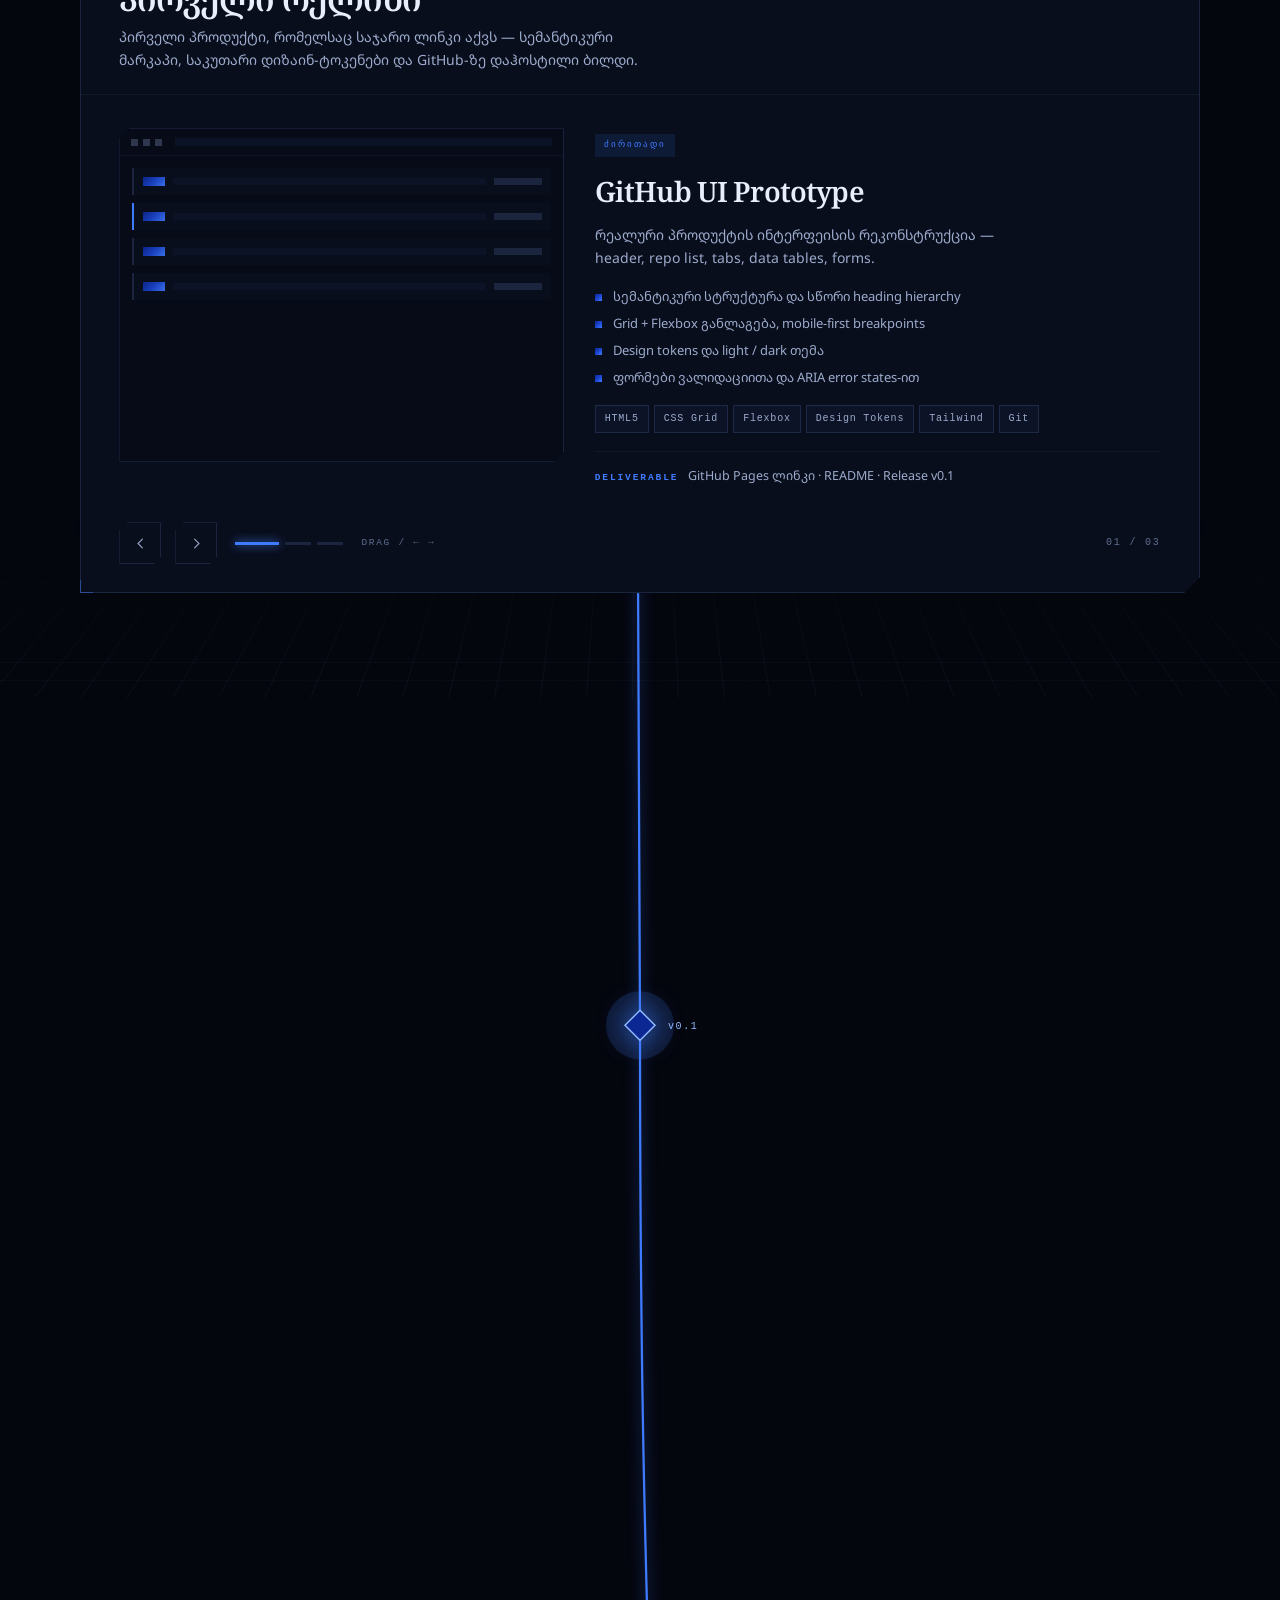
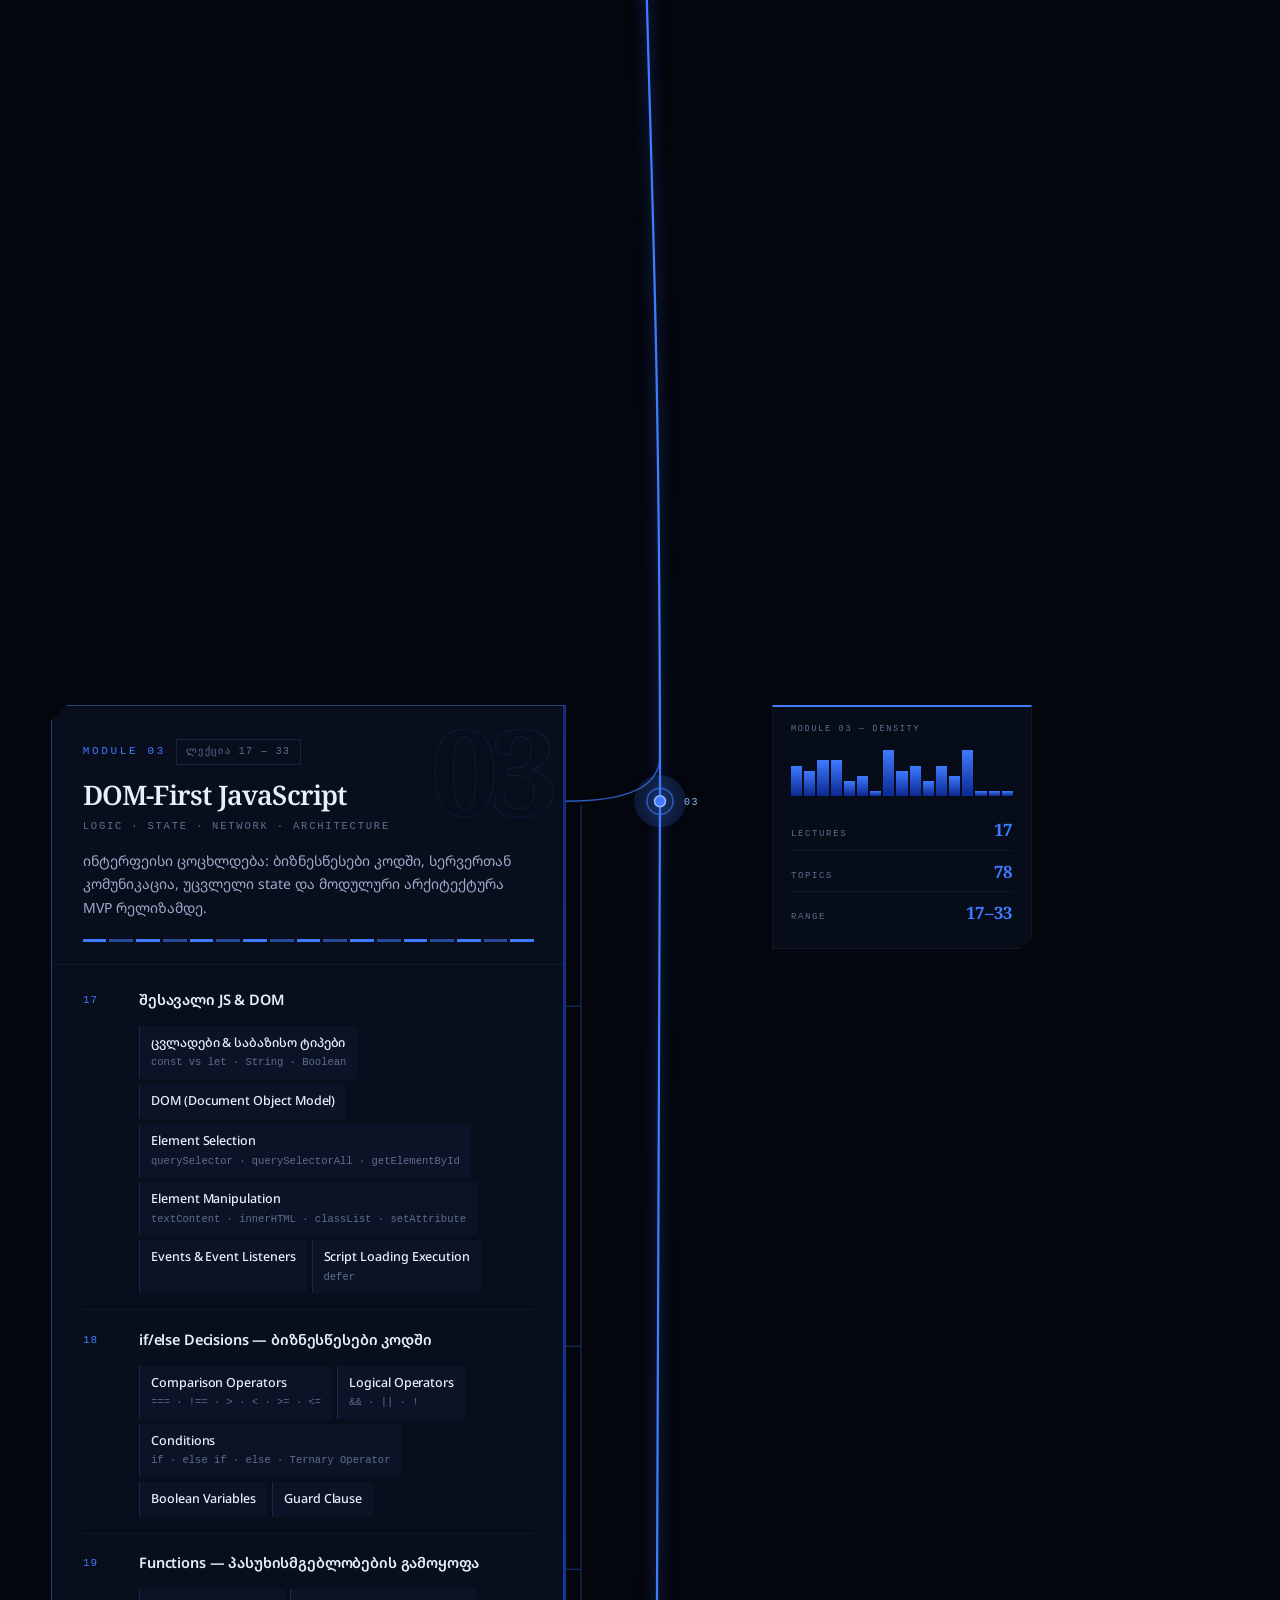
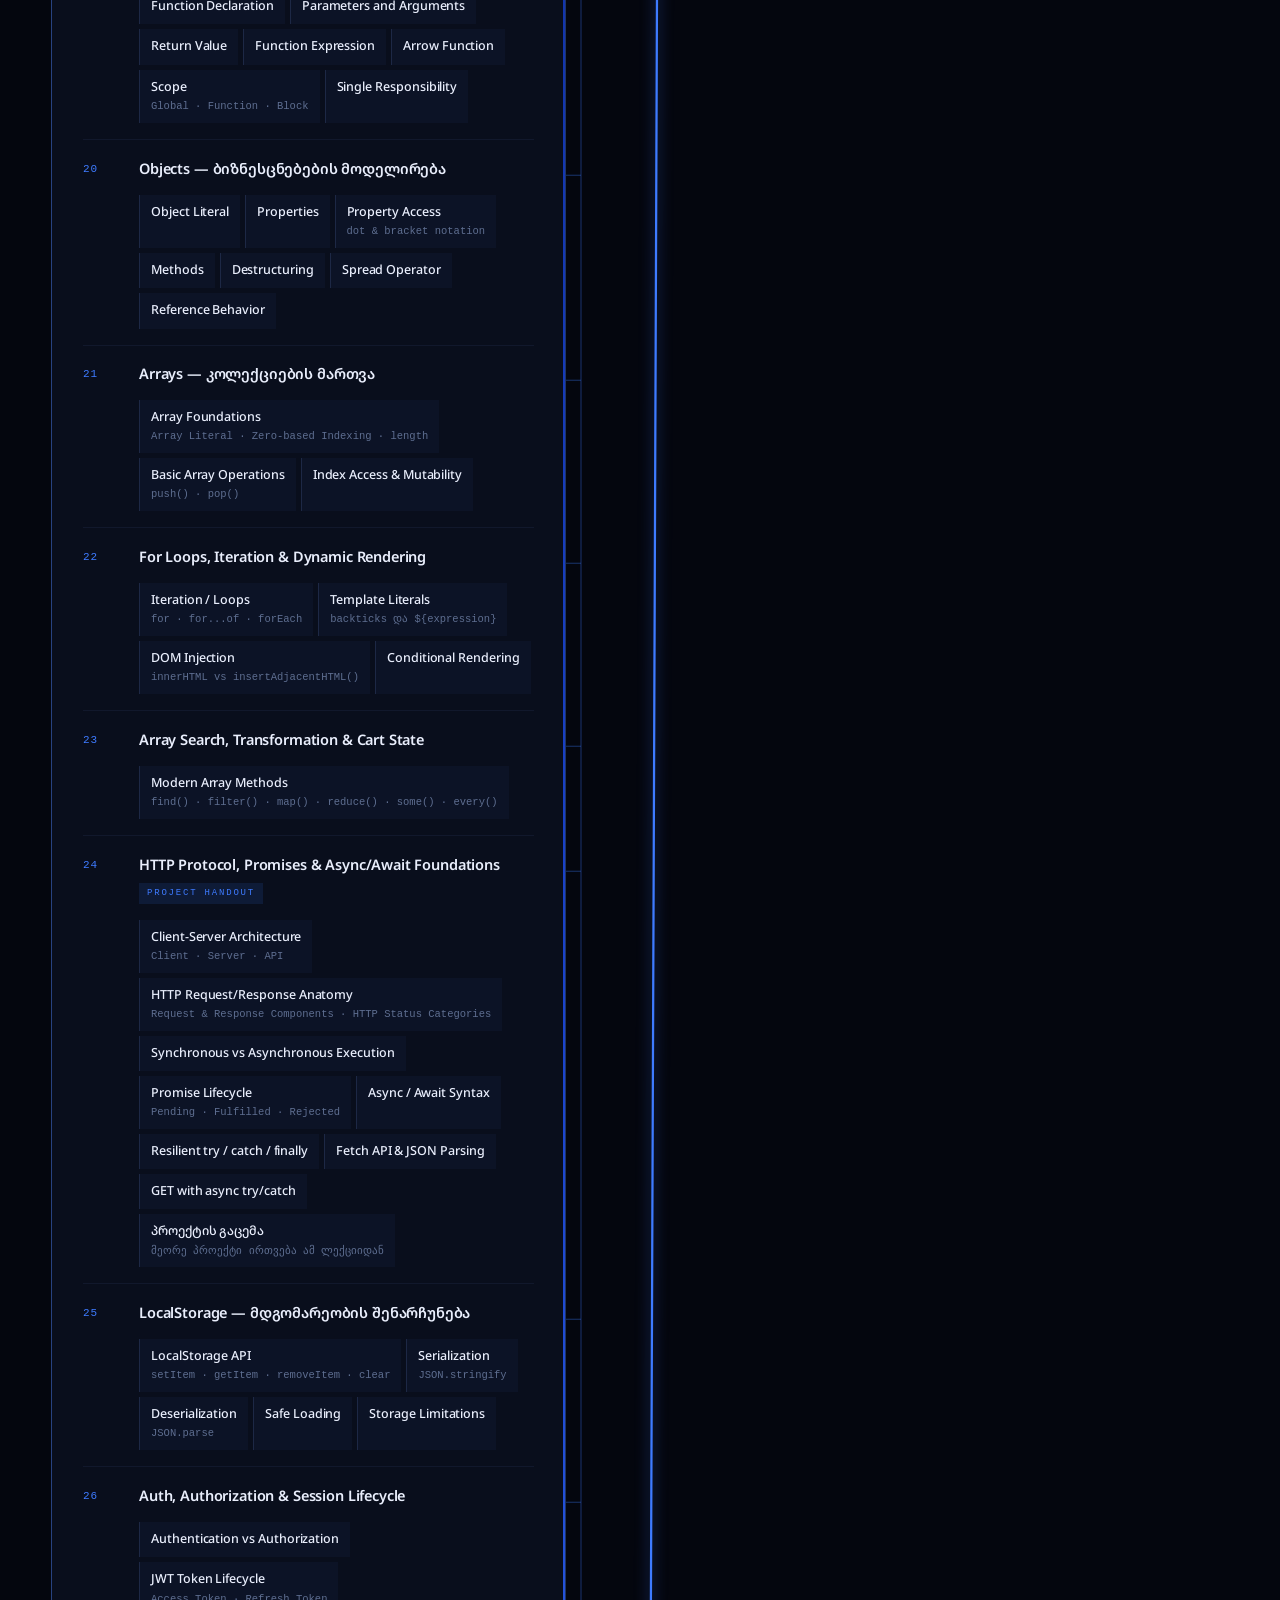
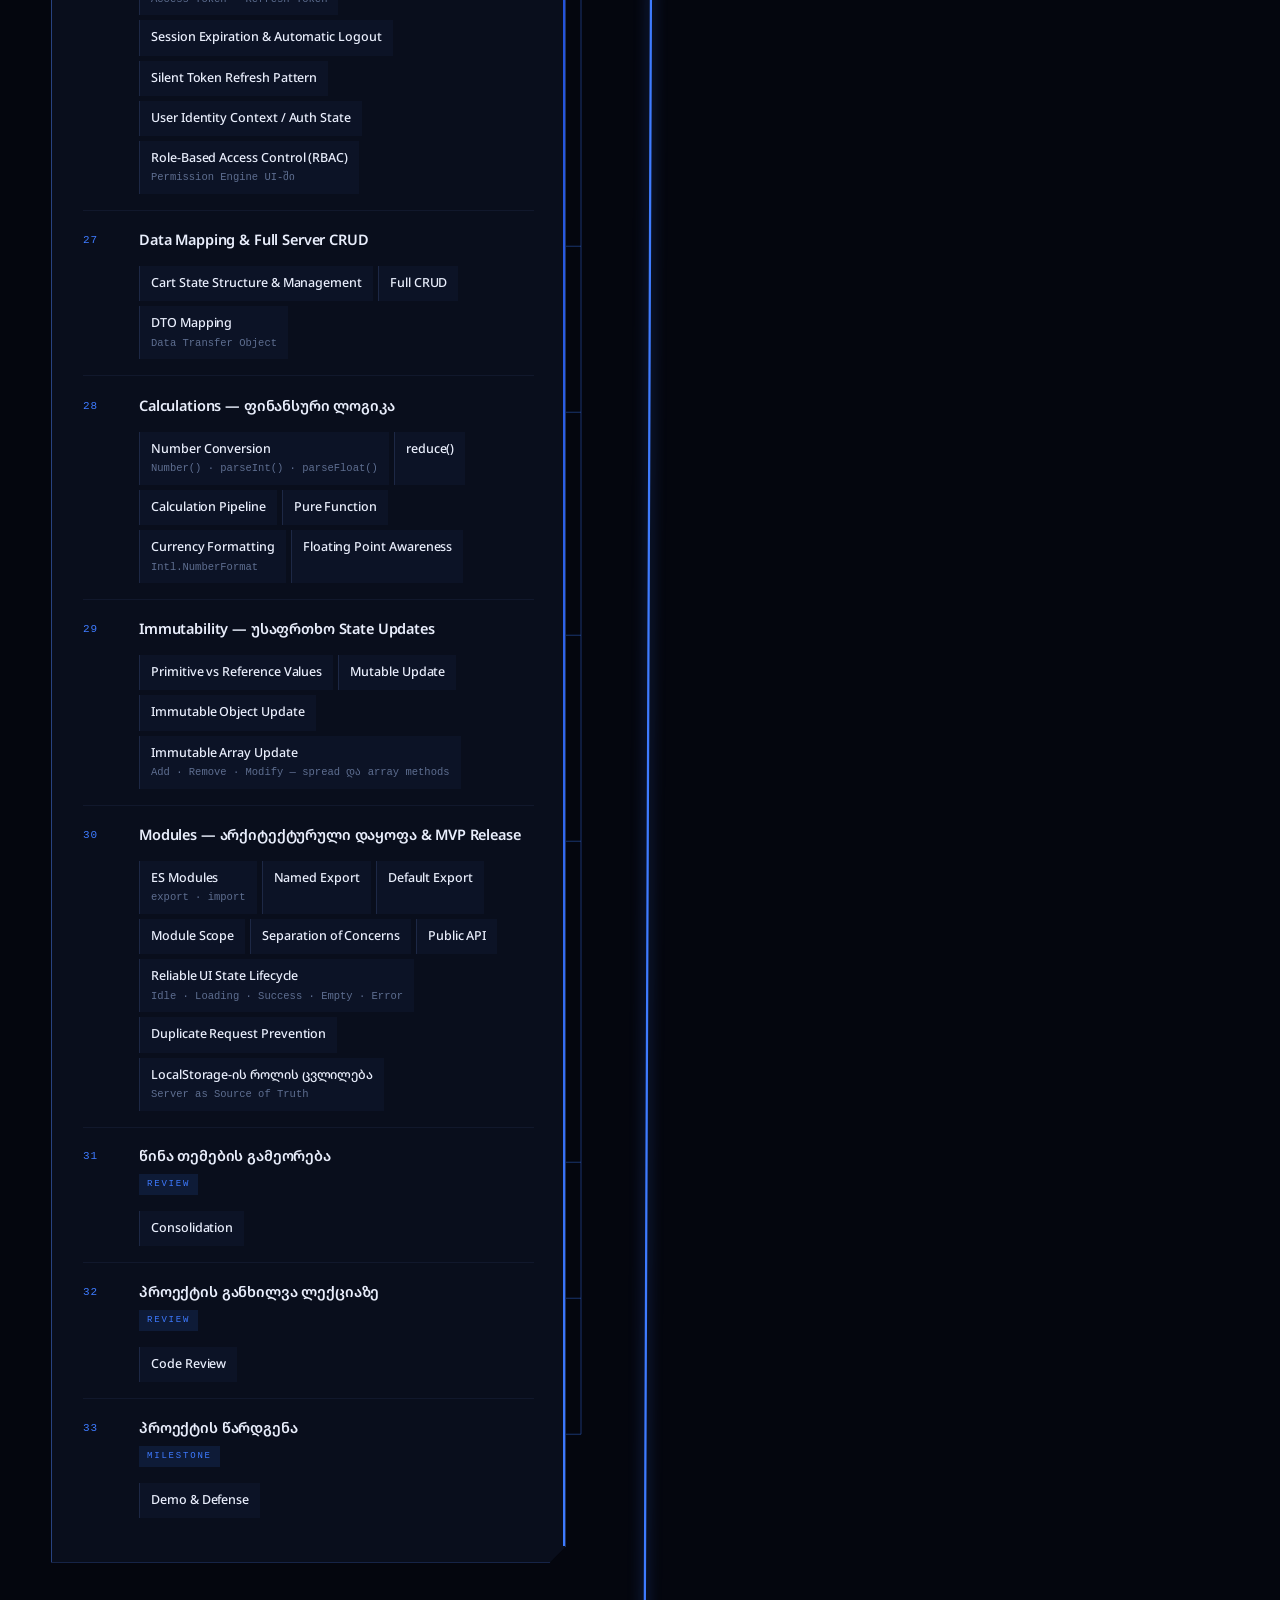
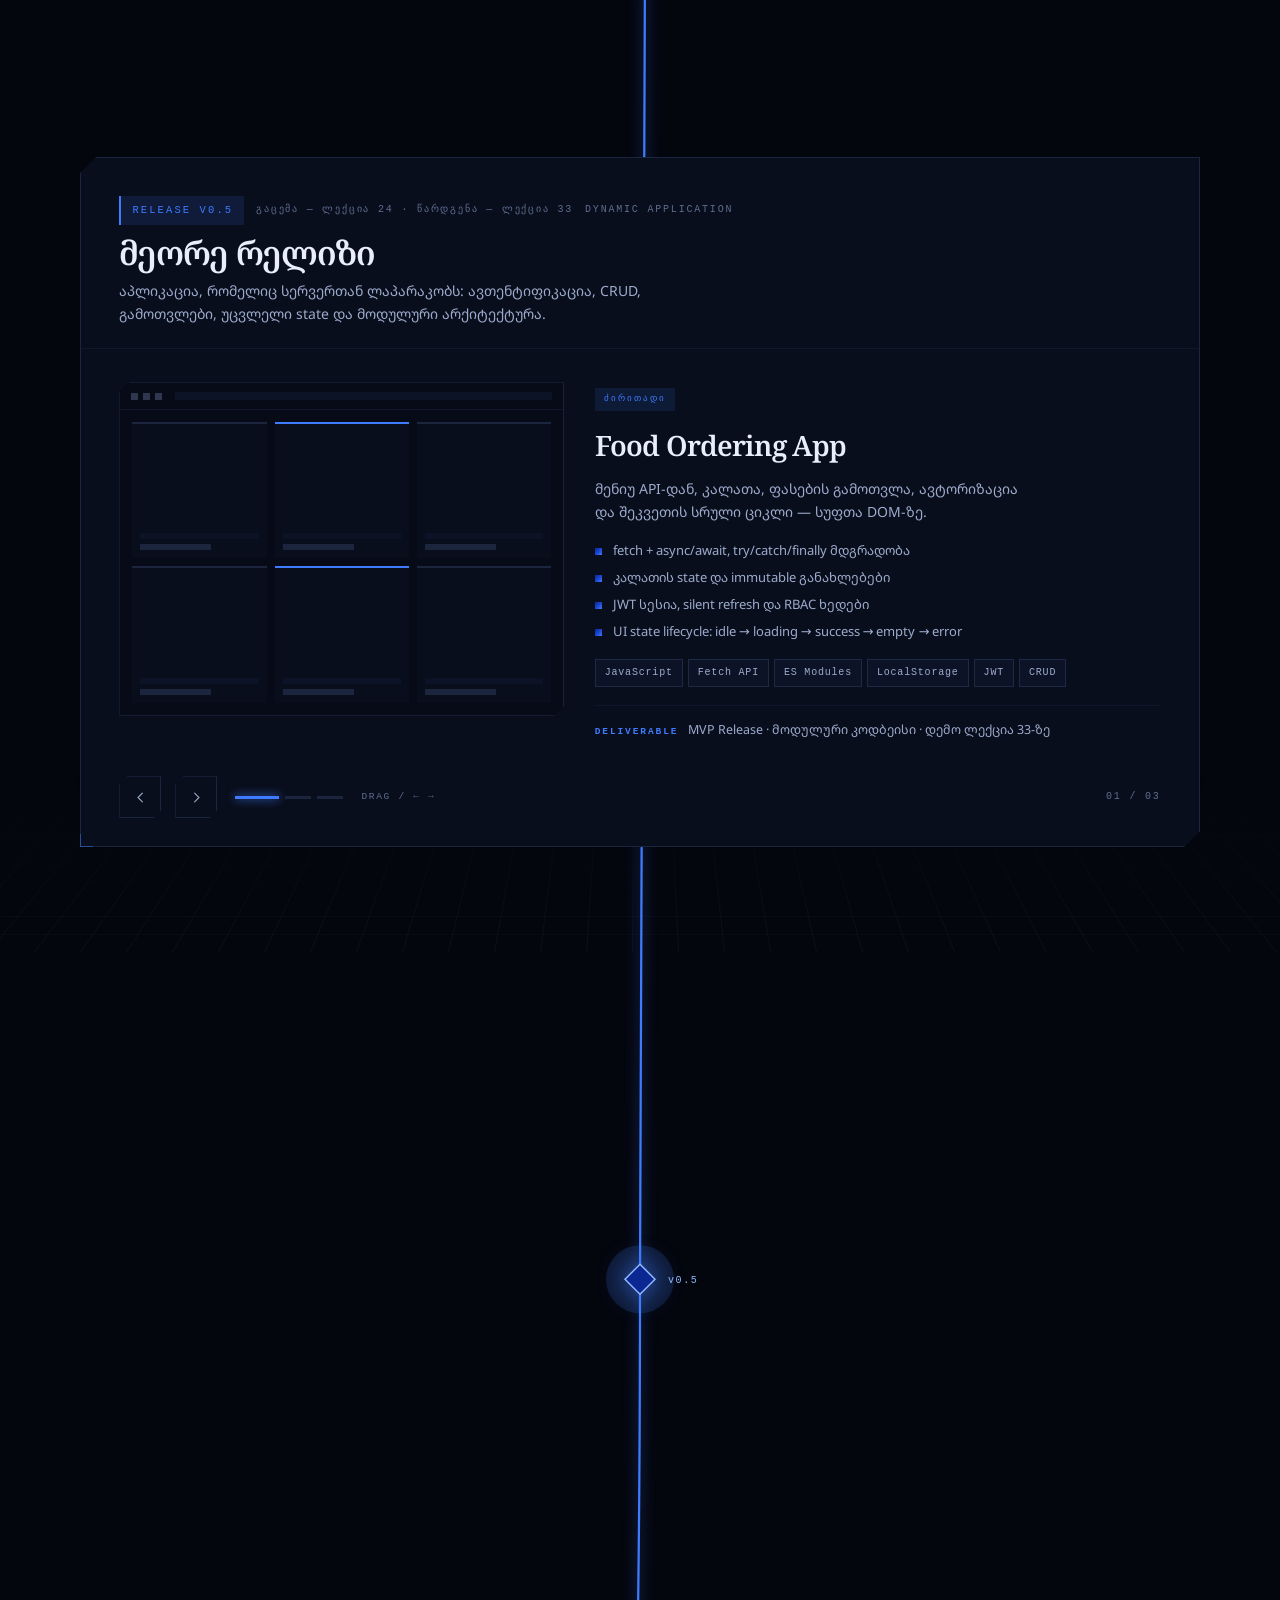
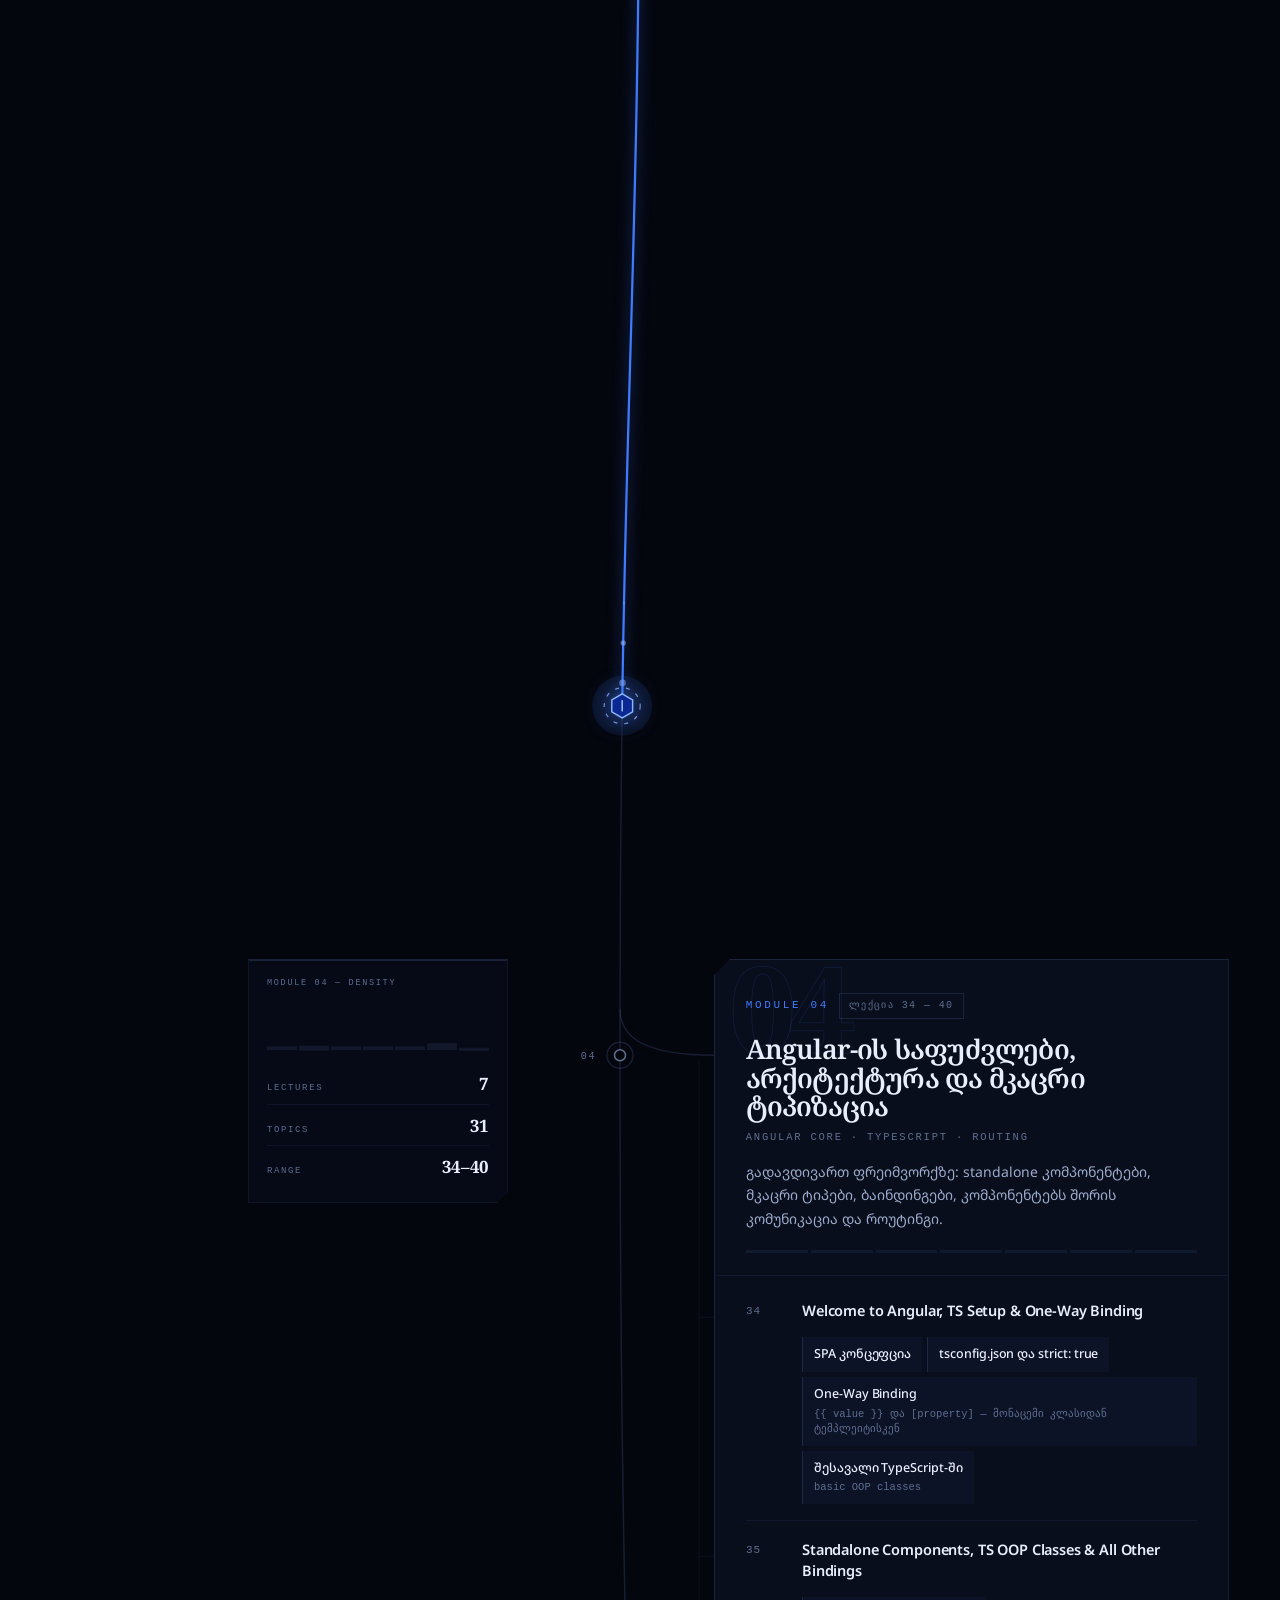
==== commit 5aa52c90: "add SEO: metadata, Course JSON-LD, share card, no-JS fallback - head: title/description/canonical fo" ====
--- a/index.html
+++ b/index.html
@@ -1,11 +1,40 @@
 <!DOCTYPE html>
-<html lang="ka" data-theme="dark">
+<html lang="ka" data-theme="dark" class="no-js">
 <head>
 <meta charset="utf-8">
 <meta name="viewport" content="width=device-width, initial-scale=1">
-<title>AI-Native Front-End Development — Syllabus V3</title>
-<meta name="description" content="IT Step Academy — AI-Native Front-End Development. 72 ლექცია, 11 მოდული, 3 რელიზი. ინტერაქტიული სასწავლო რუკა.">
+<script>document.documentElement.classList.remove('no-js');</script>
+
+<!-- ══ SEO ══════════════════════════════════════════════════════════════════
+     კანონიკური მისამართი: https://thothcher.github.io/step-syllabus/
+     დომენის შეცვლისას განაახლე აქ, sitemap.xml-სა და robots.txt-ში.
+     ═══════════════════════════════════════════════════════════════════════ -->
+<title>AI-Native Front-End Development — სილაბუსი V3 | IT Step Academy</title>
+<meta name="description" content="72 ლექცია, 11 მოდული, 3 პროექტი — HTML და CSS-დან Angular-ის Signals, SSR, ტესტებსა და CI/CD-მდე. IT Step Academy-ის Front-End კურსის ინტერაქტიული სილაბუსი.">
+<meta name="author" content="IT Step Academy">
+<meta name="robots" content="index, follow, max-image-preview:large, max-snippet:-1">
+<link rel="canonical" href="https://thothcher.github.io/step-syllabus/">
+
+<meta property="og:type" content="website">
+<meta property="og:site_name" content="IT Step Academy">
+<meta property="og:locale" content="ka_GE">
+<meta property="og:url" content="https://thothcher.github.io/step-syllabus/">
+<meta property="og:title" content="AI-Native Front-End Development — სილაბუსი V3">
+<meta property="og:description" content="72 ლექცია, 11 მოდული, 3 პროექტი — ინტერაქტიული რუკა პირველი თეგიდან პროდაქშენში გაშვებულ პროდუქტამდე.">
+<meta property="og:image" content="https://thothcher.github.io/step-syllabus/assets/imgs/og-cover.png">
+<meta property="og:image:type" content="image/png">
+<meta property="og:image:width" content="1200">
+<meta property="og:image:height" content="630">
+<meta property="og:image:alt" content="AI-Native Front-End Development — 72 ლექცია, 11 მოდული, 3 რელიზი">
+
+<meta name="twitter:card" content="summary_large_image">
+<meta name="twitter:title" content="AI-Native Front-End Development — სილაბუსი V3">
+<meta name="twitter:description" content="72 ლექცია, 11 მოდული, 3 პროექტი — ინტერაქტიული რუკა პირველი თეგიდან პროდაქშენამდე.">
+<meta name="twitter:image" content="https://thothcher.github.io/step-syllabus/assets/imgs/og-cover.png">
+
 <meta name="theme-color" content="#04060E">
+<link rel="icon" type="image/png" sizes="447x447" href="assets/imgs/images.png">
+<link rel="apple-touch-icon" href="assets/imgs/images.png">
 
 <link rel="preconnect" href="https://fonts.googleapis.com">
 <link rel="preconnect" href="https://fonts.gstatic.com" crossorigin>
@@ -16,7 +45,79 @@
 <link rel="stylesheet" href="assets/css/trail.css">
 <link rel="stylesheet" href="assets/css/deck.css">
 
-<link rel="icon" href="data:image/svg+xml,%3Csvg xmlns='http://www.w3.org/2000/svg' viewBox='0 0 32 32'%3E%3Crect width='32' height='32' fill='%230B2892'/%3E%3Cpath d='M16 5v22M16 11l7 5M16 17l-7 5' stroke='%237FB0FF' stroke-width='2.4' fill='none'/%3E%3C/svg%3E">
+<script type="application/ld+json">
+{
+  "@context": "https://schema.org",
+  "@graph": [
+    {
+      "@type": "EducationalOrganization",
+      "@id": "https://thothcher.github.io/step-syllabus/#organization",
+      "name": "IT Step Academy",
+      "alternateName": "STEP IT Academy",
+      "url": "https://thothcher.github.io/step-syllabus/",
+      "logo": "https://thothcher.github.io/step-syllabus/assets/imgs/images.png"
+    },
+    {
+      "@type": "WebSite",
+      "@id": "https://thothcher.github.io/step-syllabus/#website",
+      "url": "https://thothcher.github.io/step-syllabus/",
+      "name": "AI-Native Front-End Development — სილაბუსი V3",
+      "inLanguage": "ka",
+      "publisher": { "@id": "https://thothcher.github.io/step-syllabus/#organization" }
+    },
+    {
+      "@type": "WebPage",
+      "@id": "https://thothcher.github.io/step-syllabus/#webpage",
+      "url": "https://thothcher.github.io/step-syllabus/",
+      "name": "AI-Native Front-End Development — სილაბუსი V3 | IT Step Academy",
+      "description": "72 ლექცია, 11 მოდული, 3 პროექტი — HTML და CSS-დან Angular-ის Signals, SSR, ტესტებსა და CI/CD-მდე.",
+      "inLanguage": "ka",
+      "isPartOf": { "@id": "https://thothcher.github.io/step-syllabus/#website" },
+      "primaryImageOfPage": "https://thothcher.github.io/step-syllabus/assets/imgs/og-cover.png",
+      "about": { "@id": "https://thothcher.github.io/step-syllabus/#course" }
+    },
+    {
+      "@type": "Course",
+      "@id": "https://thothcher.github.io/step-syllabus/#course",
+      "name": "AI-Native Front-End Development",
+      "description": "ფრონტენდ-ინჟინერიის კურსი 72 ლექციაში: პროდუქტული აზროვნება და AI-workflow, სემანტიკური HTML და CSS, DOM-first JavaScript, Angular, RxJS, Signals, SSR, ხელმისაწვდომობა, ტესტირება და CI/CD. სამი დასაცავი პროექტი — v0.1, v0.5 და v1.0.0.",
+      "courseCode": "AI-FE-V3",
+      "inLanguage": "ka",
+      "educationalLevel": "Beginner to Advanced",
+      "provider": { "@id": "https://thothcher.github.io/step-syllabus/#organization" },
+      "image": "https://thothcher.github.io/step-syllabus/assets/imgs/og-cover.png",
+      "about": [
+        "HTML", "CSS", "Accessibility", "JavaScript", "TypeScript", "Angular",
+        "RxJS", "Angular Signals", "Server-Side Rendering", "Unit Testing",
+        "CI/CD", "AI-assisted development"
+      ],
+      "teaches": [
+        "მოთხოვნის დაშლა ფუნქციებად, ბიზნესწესებად და acceptance criteria-დ",
+        "სემანტიკური, რესპონსიული და ხელმისაწვდომი ინტერფეისი დიზაინ-ტოკენებზე",
+        "DOM, async, immutability და მოდულური არქიტექტურა ფრეიმვორქის გარეშე",
+        "Angular — standalone კომპონენტები, DI, RxJS და Signals ერთ სისტემაში",
+        "Core Web Vitals, virtual scroll, SSR და კლავიატურით სრული კონტროლი",
+        "AI როგორც copilot — კონტექსტი, ვერიფიკაცია და გეითვეი ინტეგრაციები",
+        "Jasmine, TestBed და ასინქრონული ტესტირება",
+        "Git, რელიზები, CI/CD და სემანტიკური ვერსიონირება"
+      ],
+      "syllabusSections": [
+        { "@type": "Syllabus", "position": 1, "name": "კურსის შესავალი, AI-Native Workflow", "description": "ლექცია 1–3. Product Engineering, Engineering Canvas, AI Collaboration, Business Ecosystem და Business Modeling." },
+        { "@type": "Syllabus", "position": 2, "name": "HTML & CSS — Visual Product Foundations", "description": "ლექცია 4–16. სემანტიკური HTML, cascade და specificity, box model, Flexbox, Grid, responsive design, ანიმაციები, ფორმები და a11y, design tokens, Tailwind, Git და GitHub-ზე დაჰოსტვა." },
+        { "@type": "Syllabus", "position": 3, "name": "DOM-First JavaScript", "description": "ლექცია 17–33. ცვლადები, DOM, ბიზნესწესები კოდში, ფუნქციები, ობიექტები, მასივები, HTTP და async/await, LocalStorage, ავთენტიფიკაცია და RBAC, CRUD, გამოთვლები, immutability და ES Modules." },
+        { "@type": "Syllabus", "position": 4, "name": "Angular-ის საფუძვლები, არქიტექტურა და მკაცრი ტიპიზაცია", "description": "ლექცია 34–40. SPA, strict TypeScript, standalone კომპონენტები, ბაინდინგები, control flow, @Input/@Output და Router." },
+        { "@type": "Syllabus", "position": 5, "name": "Services, HttpClient, CRUD, RxJS Observable", "description": "ლექცია 41–47. Dependency Injection, HttpClient, Observables და subscription მენეჯმენტი, ოპერატორები, ფორმები, სრული CRUD და შეცდომებისგან აღდგენა." },
+        { "@type": "Syllabus", "position": 6, "name": "Signals და Signal Forms", "description": "ლექცია 48–51. signal, computed, effect, Signal Forms, TypeScript utility types და ვალიდატორები." },
+        { "@type": "Syllabus", "position": 7, "name": "Advanced OOP და Injectable ფაილები", "description": "ლექცია 52–54. Functional route guards, custom type guards, lazy loading, @defer, custom directives და pipes." },
+        { "@type": "Syllabus", "position": 8, "name": "Advanced Signals & RxJS", "description": "ლექცია 55–60. Zoneless reactivity, toSignal/toObservable, switchMap, გლობალური state სიგნალებზე, functional interceptors, rxResource და NgRx SignalStore." },
+        { "@type": "Syllabus", "position": 9, "name": "Angular-ის დამატებითი თემები", "description": "ლექცია 61–62. PrimeNG კომპონენტების ბიბლიოთეკა და ინტერნაციონალიზაცია (i18n)." },
+        { "@type": "Syllabus", "position": 10, "name": "Production-Grade Angular", "description": "ლექცია 63–65. Runtime performance და profiling, Core Web Vitals, Angular CDK და a11y, SSR და hydration." },
+        { "@type": "Syllabus", "position": 11, "name": "AI Service Integration (n8n), Testing & Cloud Deployment", "description": "ლექცია 66–72. AI ასისტენტი n8n gateway-ით, event-driven ავტომატიზაცია, Jasmine და TestBed, CI/CD და v1.0.0 რელიზი." }
+      ]
+    }
+  ]
+}
+</script>
 </head>
 
 <body class="is-booting">
@@ -92,7 +193,7 @@
         <span>SYLLABUS V3</span>
       </div>
 
-      <h1 class="hero__title" data-split>AI-Native Front-End Development</h1>
+      <h1 class="hero__title" data-split><span class="nb">AI-Native</span> <span class="nb">Front-End</span> Development</h1>
 
       <p class="hero__lead" data-rv="up" data-rv-delay="220">
         ეს არ არის თემების სია. ეს არის გზა — პირველი თეგიდან პროდაქშენში გაშვებულ
@@ -100,9 +201,9 @@
       </p>
 
       <div class="hero__stats" data-rv="up" data-rv-delay="340">
-        <div class="stat"><b data-count="72">0</b><span>ლექცია</span></div>
-        <div class="stat"><b data-count="11">0</b><span>მოდული</span></div>
-        <div class="stat"><b data-count="3">0</b><span>რელიზი</span></div>
+        <div class="stat"><b data-count="72">72</b><span>ლექცია</span></div>
+        <div class="stat"><b data-count="11">11</b><span>მოდული</span></div>
+        <div class="stat"><b data-count="3">3</b><span>რელიზი</span></div>
         <div class="stat stat--wide"><b>AI-Native</b><span>workflow</span></div>
       </div>
 
@@ -163,6 +264,46 @@
     <svg class="trail__svg" id="trailSvg" aria-hidden="true" xmlns="http://www.w3.org/2000/svg"></svg>
     <div class="trail__flow" id="trailFlow"></div>
   </section>
+
+  <!-- JavaScript-ის გარეშე რუკა ვერ აიგება — იგივე სილაბუსი ტექსტურად -->
+  <noscript>
+    <section class="nojs">
+      <div class="wrap">
+        <h2>სილაბუსი — 11 მოდული, 72 ლექცია</h2>
+        <p class="nojs__note">ინტერაქტიული რუკისთვის საჭიროა JavaScript. ქვემოთ იმავე კურსის სტრუქტურაა.</p>
+        <ol class="nojs__list">
+          <li><h3>01 — კურსის შესავალი, AI-Native Workflow <b>ლექცია 1–3</b></h3>
+            <p>Product Engineering და Engineering Canvas, AI Collaboration, Business Ecosystem და Business Modeling.</p></li>
+          <li><h3>02 — HTML &amp; CSS — Visual Product Foundations <b>ლექცია 4–16</b></h3>
+            <p>სემანტიკური HTML, cascade და specificity, box model, Flexbox, CSS Grid, responsive design, transitions და animations, ფორმები და a11y, design tokens, Tailwind, Git და GitHub-ზე დაჰოსტვა.</p></li>
+          <li class="nojs__cp"><h3>რელიზი v0.1 — Static Product <b>ლექცია 15–16</b></h3>
+            <p>პირველი დასაცავი პროექტი: GitHub UI Prototype, Restaurant Landing ან Design System Kit.</p></li>
+          <li><h3>03 — DOM-First JavaScript <b>ლექცია 17–33</b></h3>
+            <p>ცვლადები და DOM, ბიზნესწესები კოდში, ფუნქციები, ობიექტები, მასივები, დინამიკური რენდერი, HTTP და async/await, LocalStorage, ავთენტიფიკაცია და RBAC, სრული CRUD, ფინანსური გამოთვლები, immutability და ES Modules.</p></li>
+          <li class="nojs__cp"><h3>რელიზი v0.5 — Dynamic Application <b>გაცემა ლექცია 24, წარდგენა ლექცია 33</b></h3>
+            <p>მეორე პროექტი: Food Ordering App, Task/Kanban Board ან Catalog Explorer.</p></li>
+          <li><h3>04 — Angular-ის საფუძვლები, არქიტექტურა და მკაცრი ტიპიზაცია <b>ლექცია 34–40</b></h3>
+            <p>SPA, strict TypeScript, standalone კომპონენტები, ბაინდინგები, modern control flow, @Input/@Output და Angular Router.</p></li>
+          <li><h3>05 — Services, HttpClient, CRUD, RxJS Observable <b>ლექცია 41–47</b></h3>
+            <p>Dependency Injection, HttpClient, Observables და subscription მენეჯმენტი, ოპერატორები და async pipe, template/reactive forms, სრული CRUD, retry და catchError.</p></li>
+          <li><h3>06 — Signals და Signal Forms <b>ლექცია 48–51</b></h3>
+            <p>signal, computed, effect, Signal Forms, TypeScript utility types და ვალიდატორები.</p></li>
+          <li><h3>07 — Advanced OOP და „Injectable" ფაილები <b>ლექცია 52–54</b></h3>
+            <p>Functional route guards, custom type guards, lazy loading და @defer, custom directives და pipes.</p></li>
+          <li><h3>08 — Advanced Signals &amp; RxJS <b>ლექცია 55–60</b></h3>
+            <p>Zoneless reactivity, toSignal/toObservable, switchMap, გლობალური state სიგნალებზე, functional interceptors, rxResource და NgRx SignalStore.</p></li>
+          <li><h3>09 — Angular-ის დამატებითი თემები <b>ლექცია 61–62</b></h3>
+            <p>PrimeNG კომპონენტების ბიბლიოთეკა და ინტერნაციონალიზაცია (i18n).</p></li>
+          <li><h3>10 — Production-Grade Angular <b>ლექცია 63–65</b></h3>
+            <p>Runtime performance და profiling, Core Web Vitals, Angular CDK და accessibility, SSR და hydration.</p></li>
+          <li><h3>11 — AI Service Integration (n8n), Testing &amp; Cloud Deployment <b>ლექცია 66–72</b></h3>
+            <p>AI ასისტენტი n8n gateway-ით, event-driven ავტომატიზაცია, Jasmine და TestBed, DevOps და CI/CD.</p></li>
+          <li class="nojs__cp"><h3>რელიზი v1.0.0 — Production Platform <b>ლექცია 71–72</b></h3>
+            <p>საფინალო პროექტი: Smart Restaurant Platform, B2B Admin Dashboard ან Booking &amp; Reservation System.</p></li>
+        </ol>
+      </div>
+    </section>
+  </noscript>
 
   <!-- ═══════════════════════════════ OUTCOME ══════════════════════════════ -->
   <section class="outcome" id="outcome">
--- a/assets/css/layout.css
+++ b/assets/css/layout.css
@@ -78,6 +78,7 @@
   font-size:clamp(40px,7.4vw,104px);font-weight:600;max-width:15ch;
   letter-spacing:-.04em;margin-bottom:26px;
 }
+.hero__title .nb{white-space:nowrap}
 .hero__title .grad{color:var(--brand-hi);
   text-shadow:0 0 44px color-mix(in srgb,var(--brand-hi) 42%,transparent)}
 :root[data-theme="light"] .hero__title .grad{text-shadow:none}
@@ -159,6 +160,28 @@
 .kv b{font-family:var(--f-display);font-size:22px;color:var(--brand-hi);letter-spacing:-.02em}
 @media (max-width:860px){ .final{grid-template-columns:1fr} }
 
+/* ------------------------------------------------------- no-JS fallback */
+.no-js .boot,
+.no-js .cursor,
+.no-js .rail,
+.no-js .hero__scroll{display:none}
+.no-js .topbar{background:color-mix(in srgb,var(--bg) 92%,transparent);border-bottom-color:var(--line-2)}
+.no-js [data-rv],
+.no-js .split__c{opacity:1 !important;transform:none !important}
+.no-js .trail{display:none}
+
+.nojs{padding:clamp(50px,7vw,90px) 0}
+.nojs h2{font-size:clamp(24px,3.4vw,40px);margin-bottom:12px}
+.nojs__note{color:var(--ink-2);margin-bottom:36px}
+.nojs__list{display:grid;gap:1px;background:var(--line-2);border:1px solid var(--line-2)}
+.nojs__list li{background:var(--bg);padding:24px 26px}
+.nojs__list h3{font-size:19px;margin-bottom:8px;display:flex;flex-wrap:wrap;align-items:baseline;gap:12px}
+.nojs__list h3 b{font-family:var(--f-mono);font-size:10px;letter-spacing:.16em;color:var(--ink-3);
+  font-weight:400;padding:4px 9px;border:1px solid var(--line)}
+.nojs__list p{color:var(--ink-2);font-size:14px;line-height:1.66}
+.nojs__cp{border-left:2px solid var(--brand-hi)}
+.nojs__cp h3{color:var(--brand-hi)}
+
 /* --------------------------------------------------------------- foot */
 .foot{position:relative;z-index:2;border-top:1px solid var(--line-2);padding:30px 0 34px}
 .foot__in{display:flex;flex-wrap:wrap;gap:20px;align-items:center;justify-content:space-between}
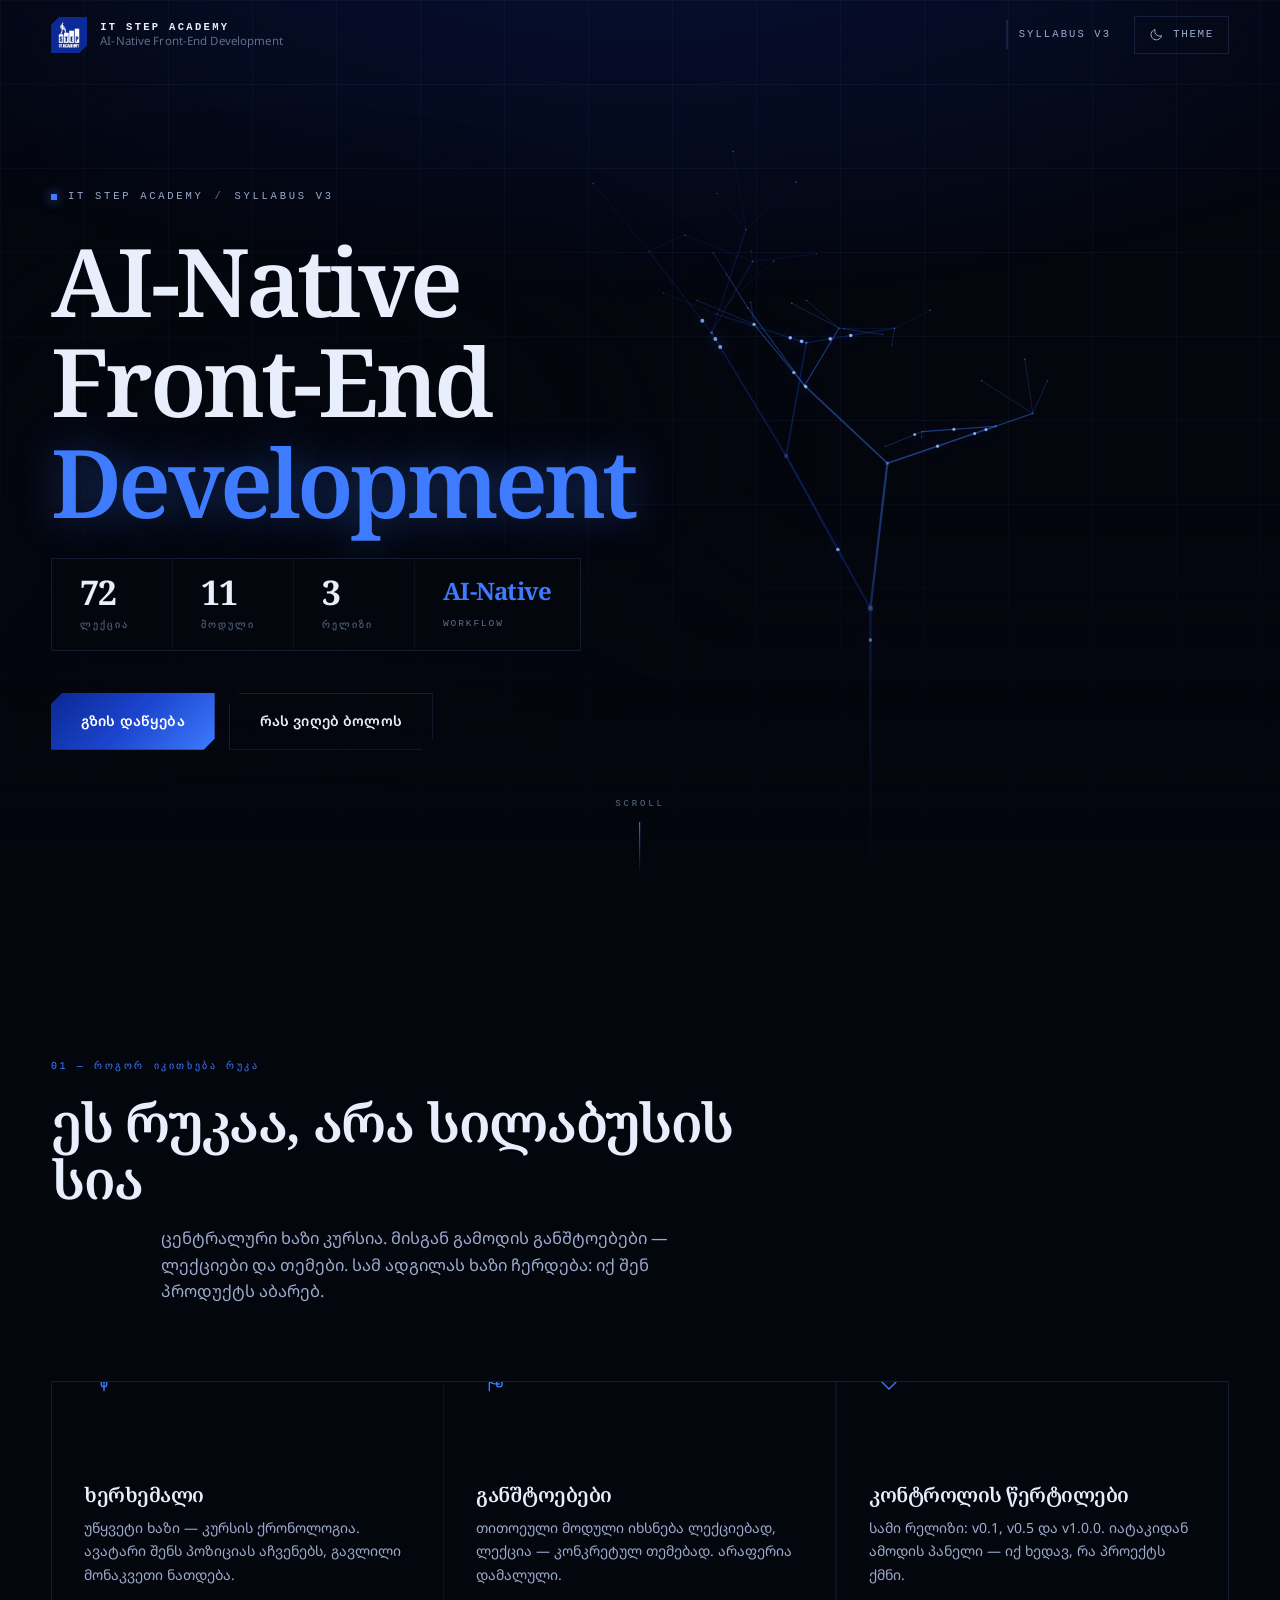
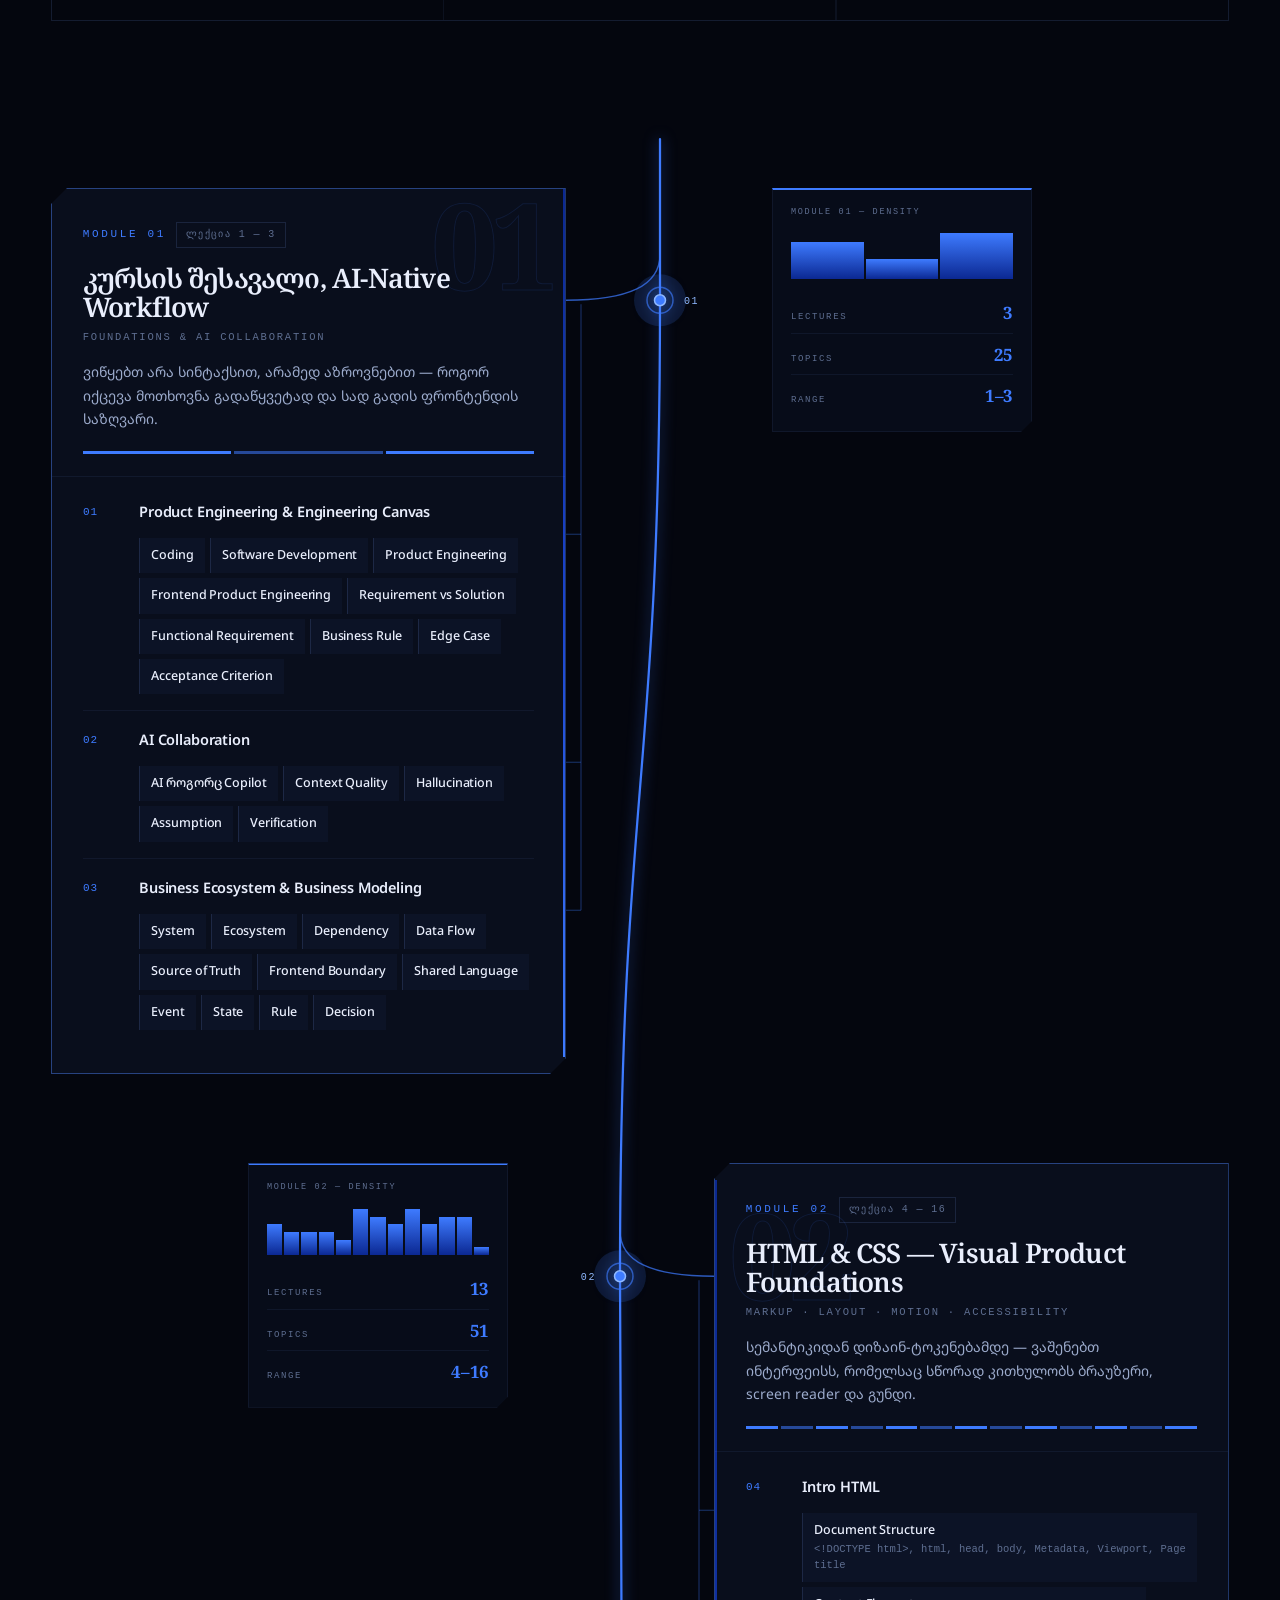
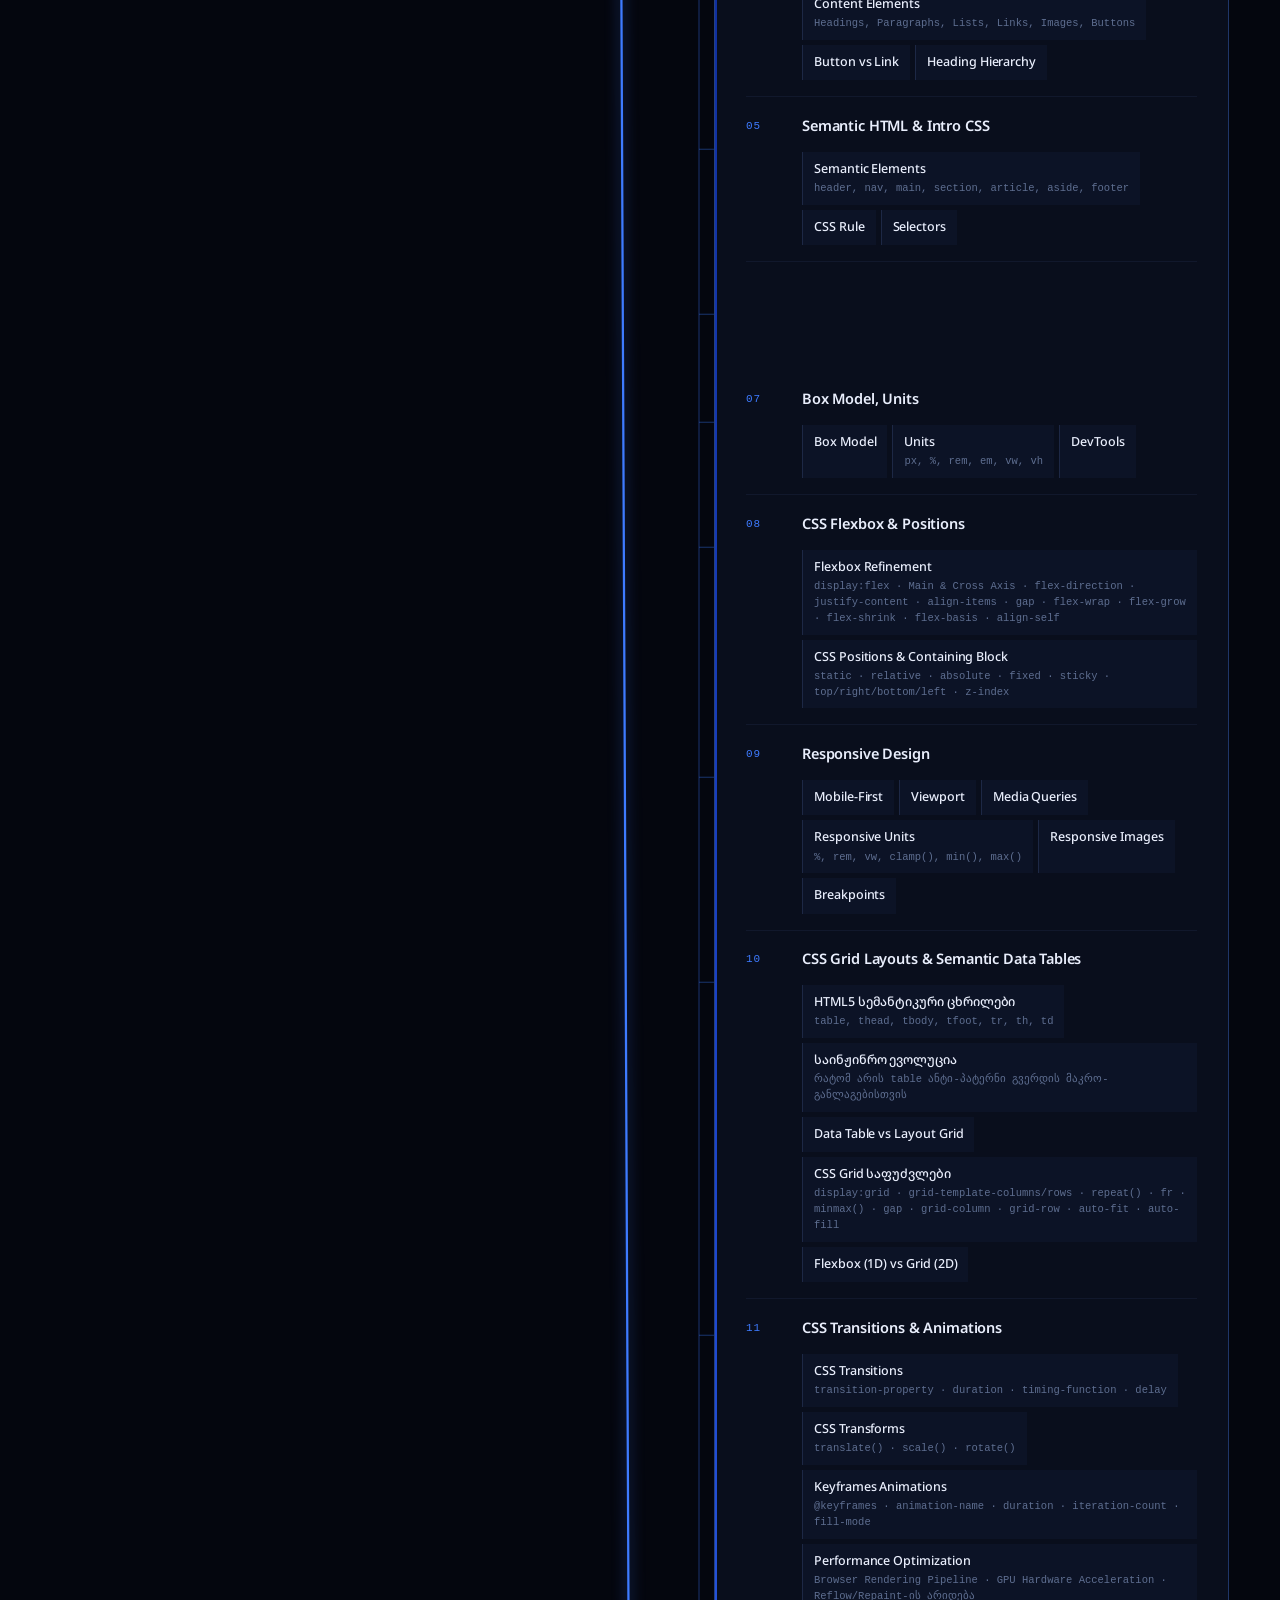
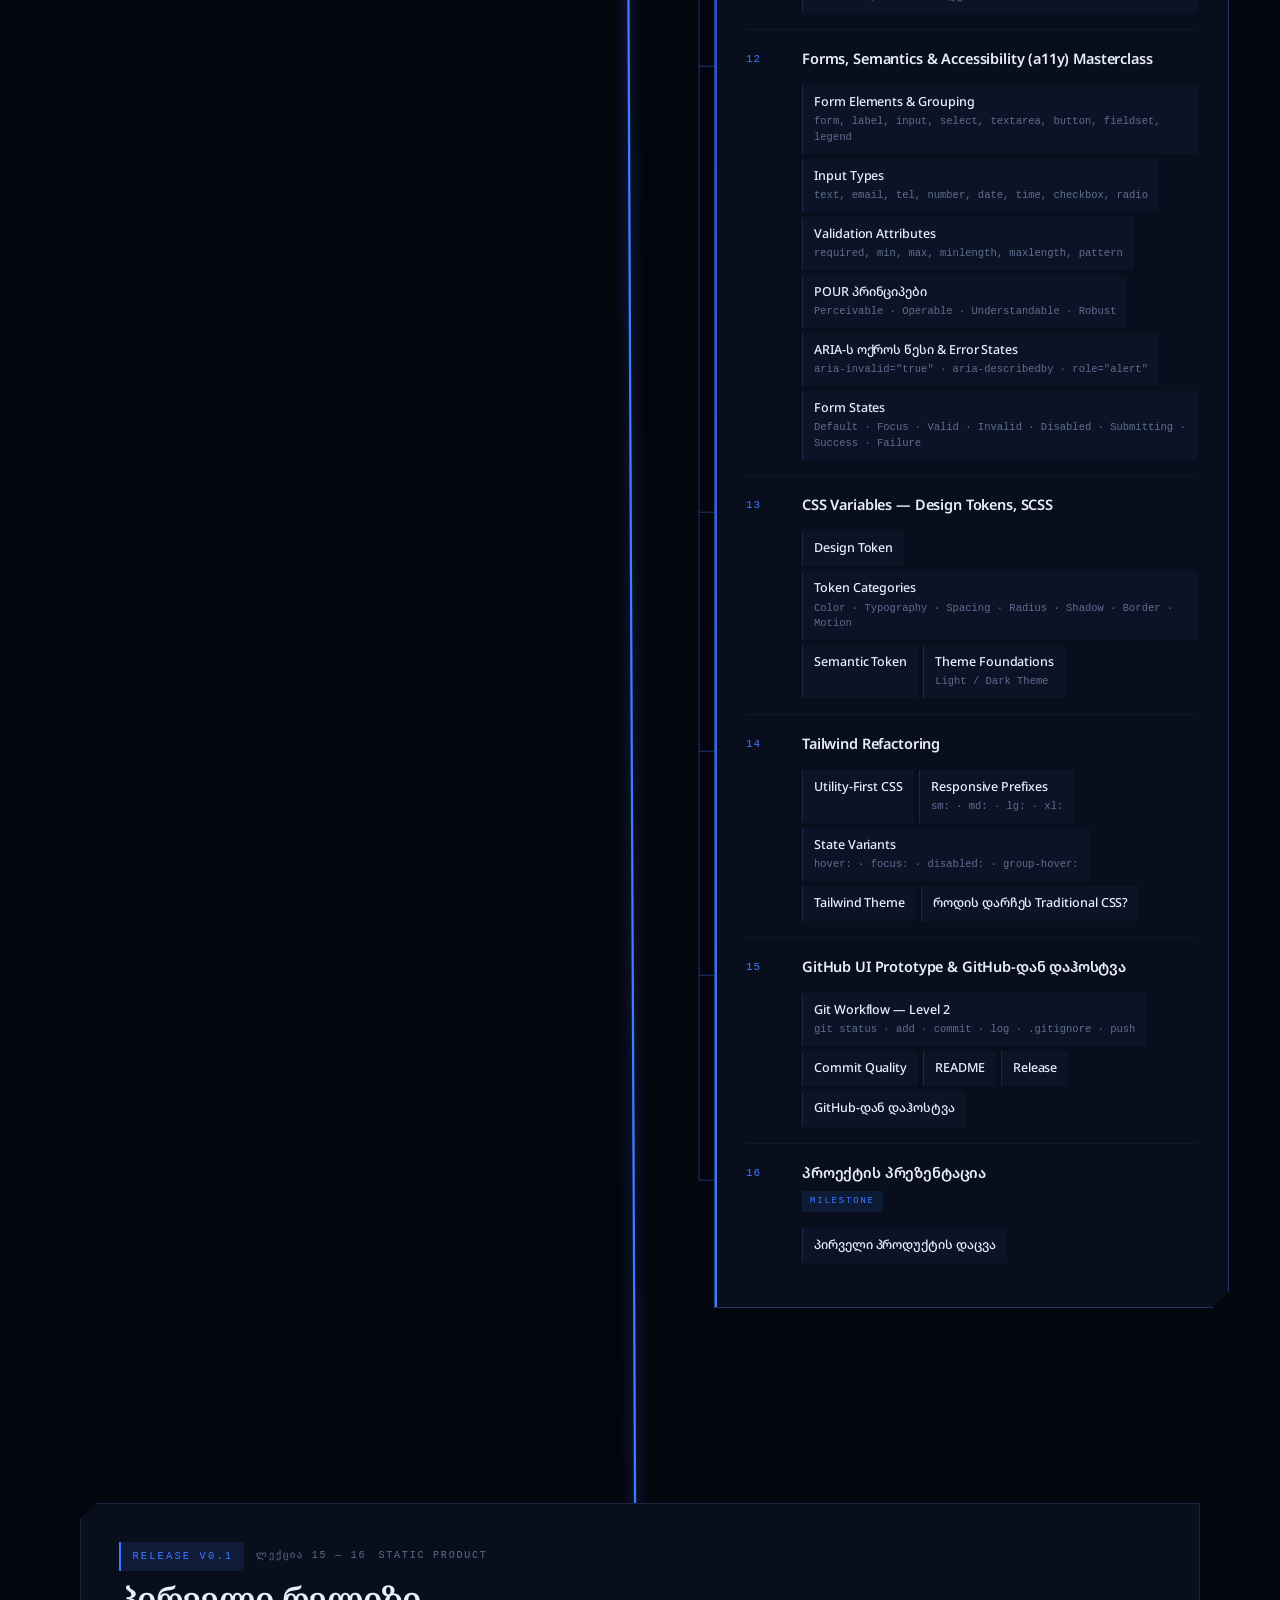
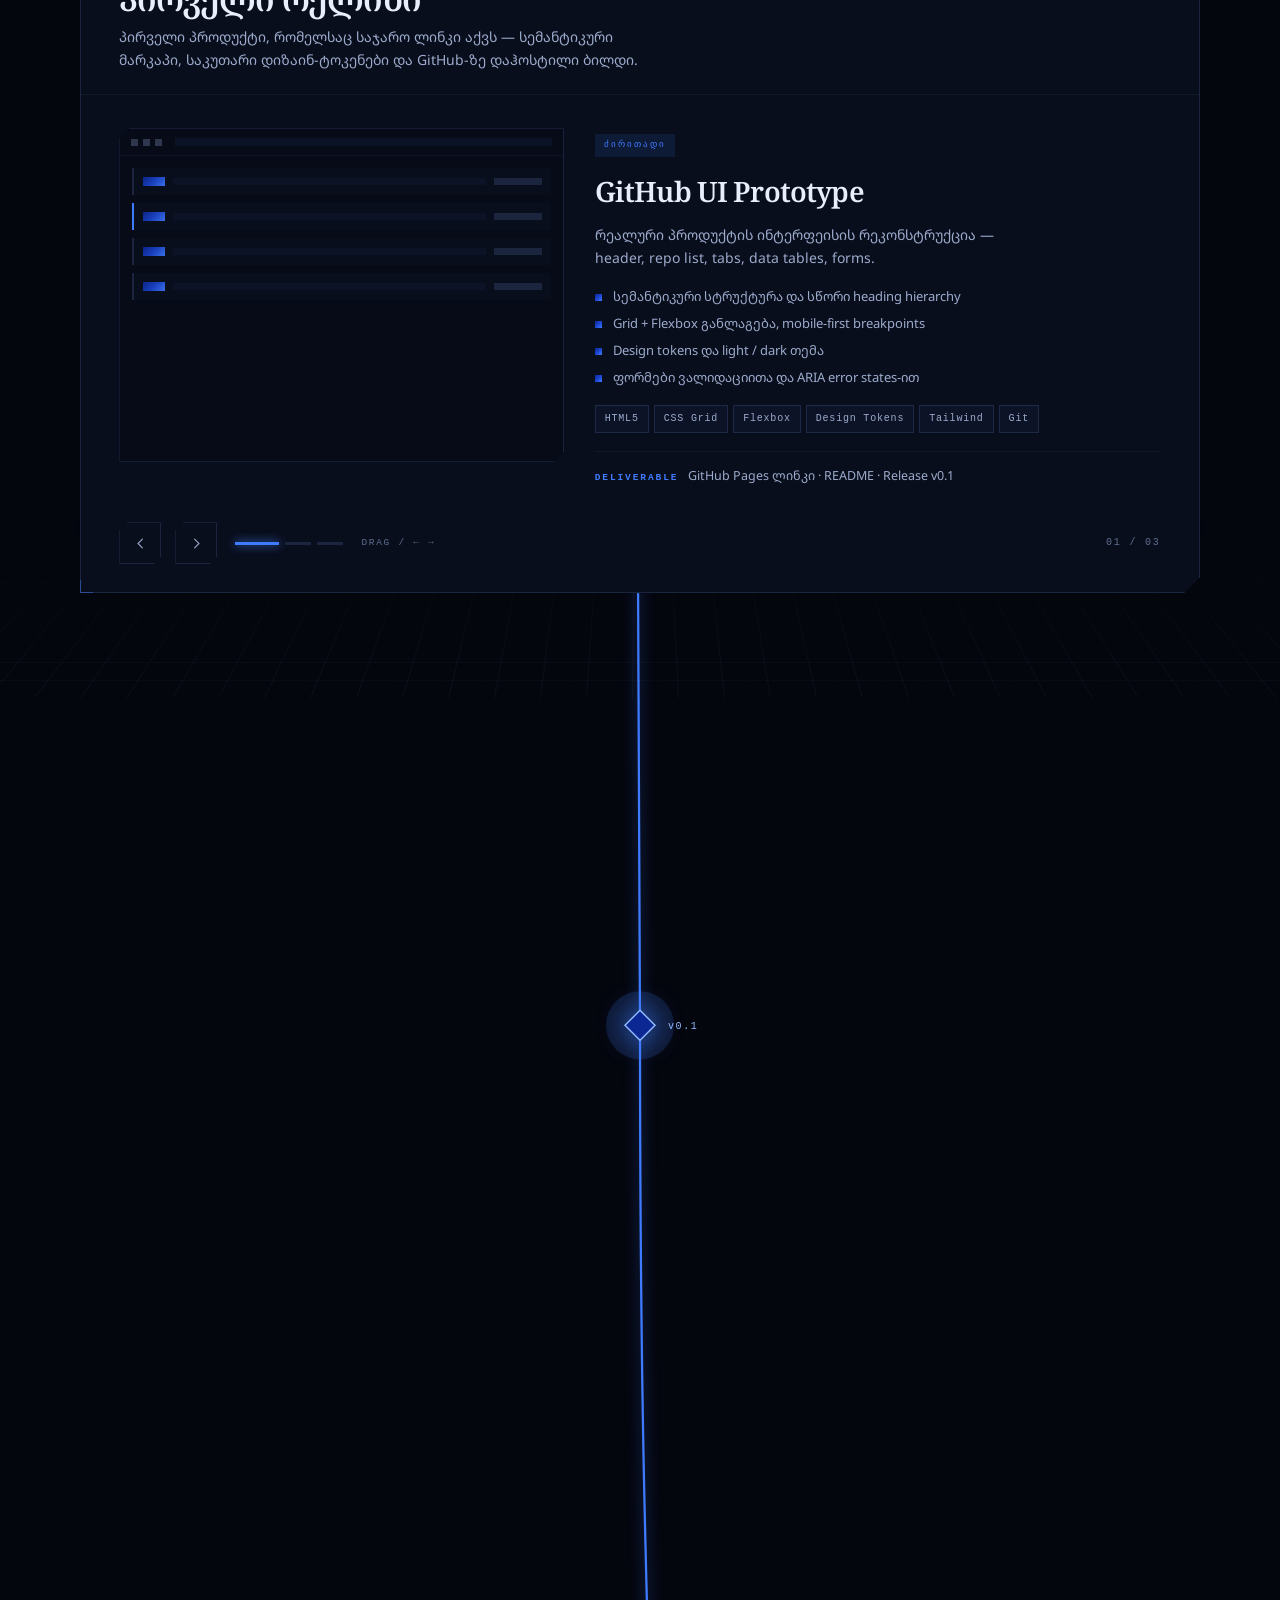
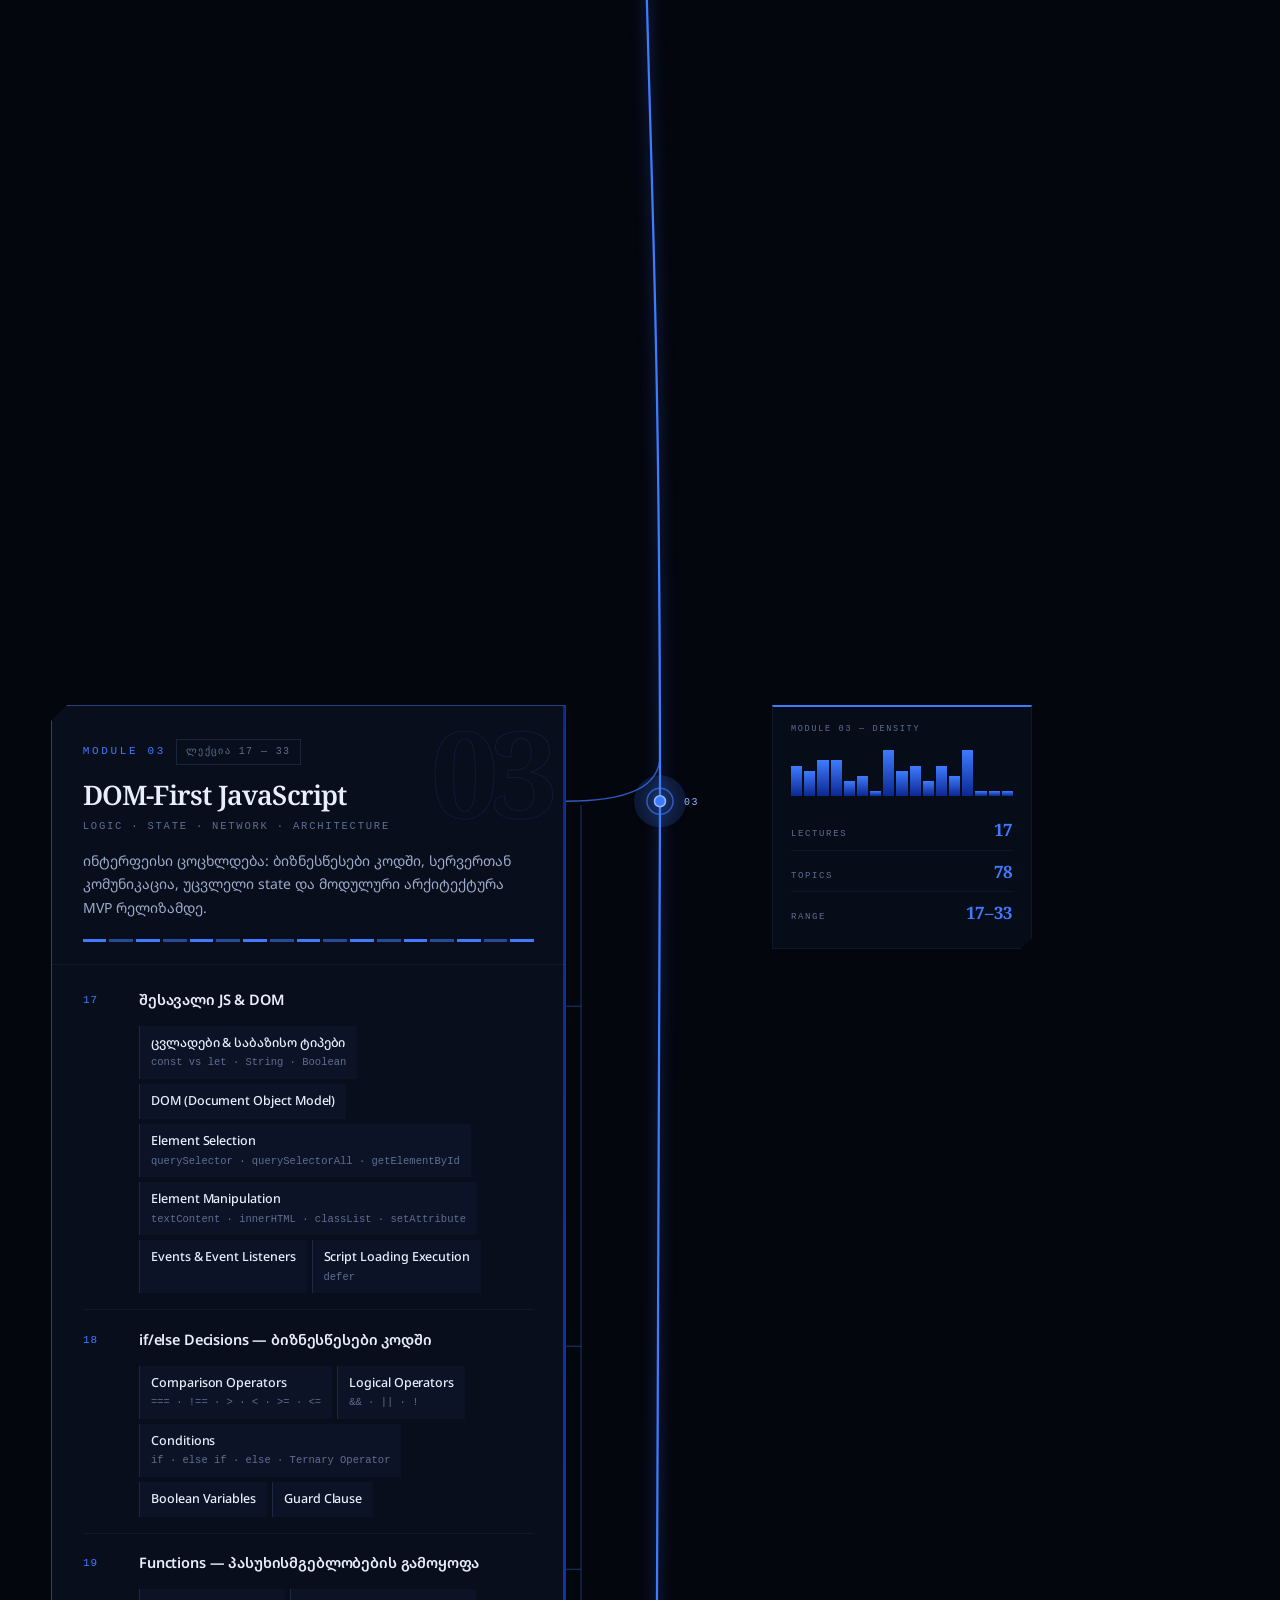
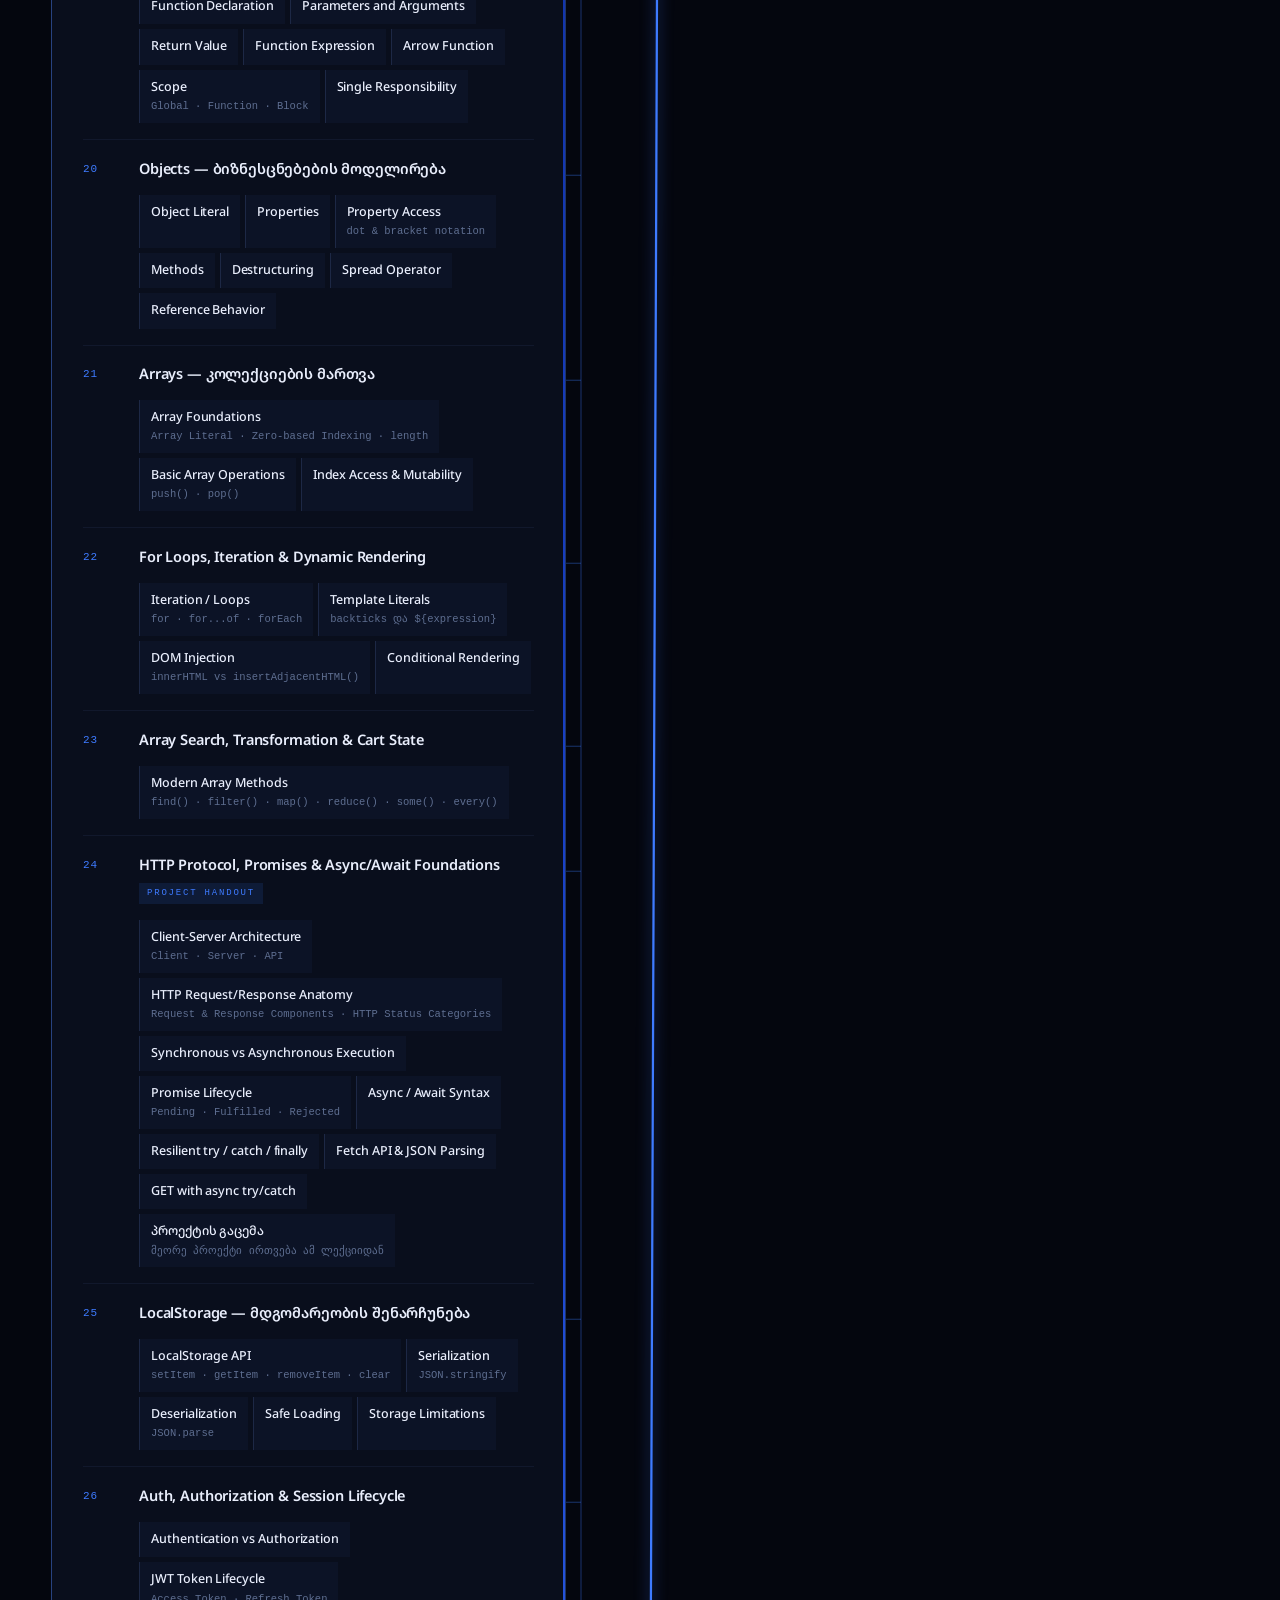
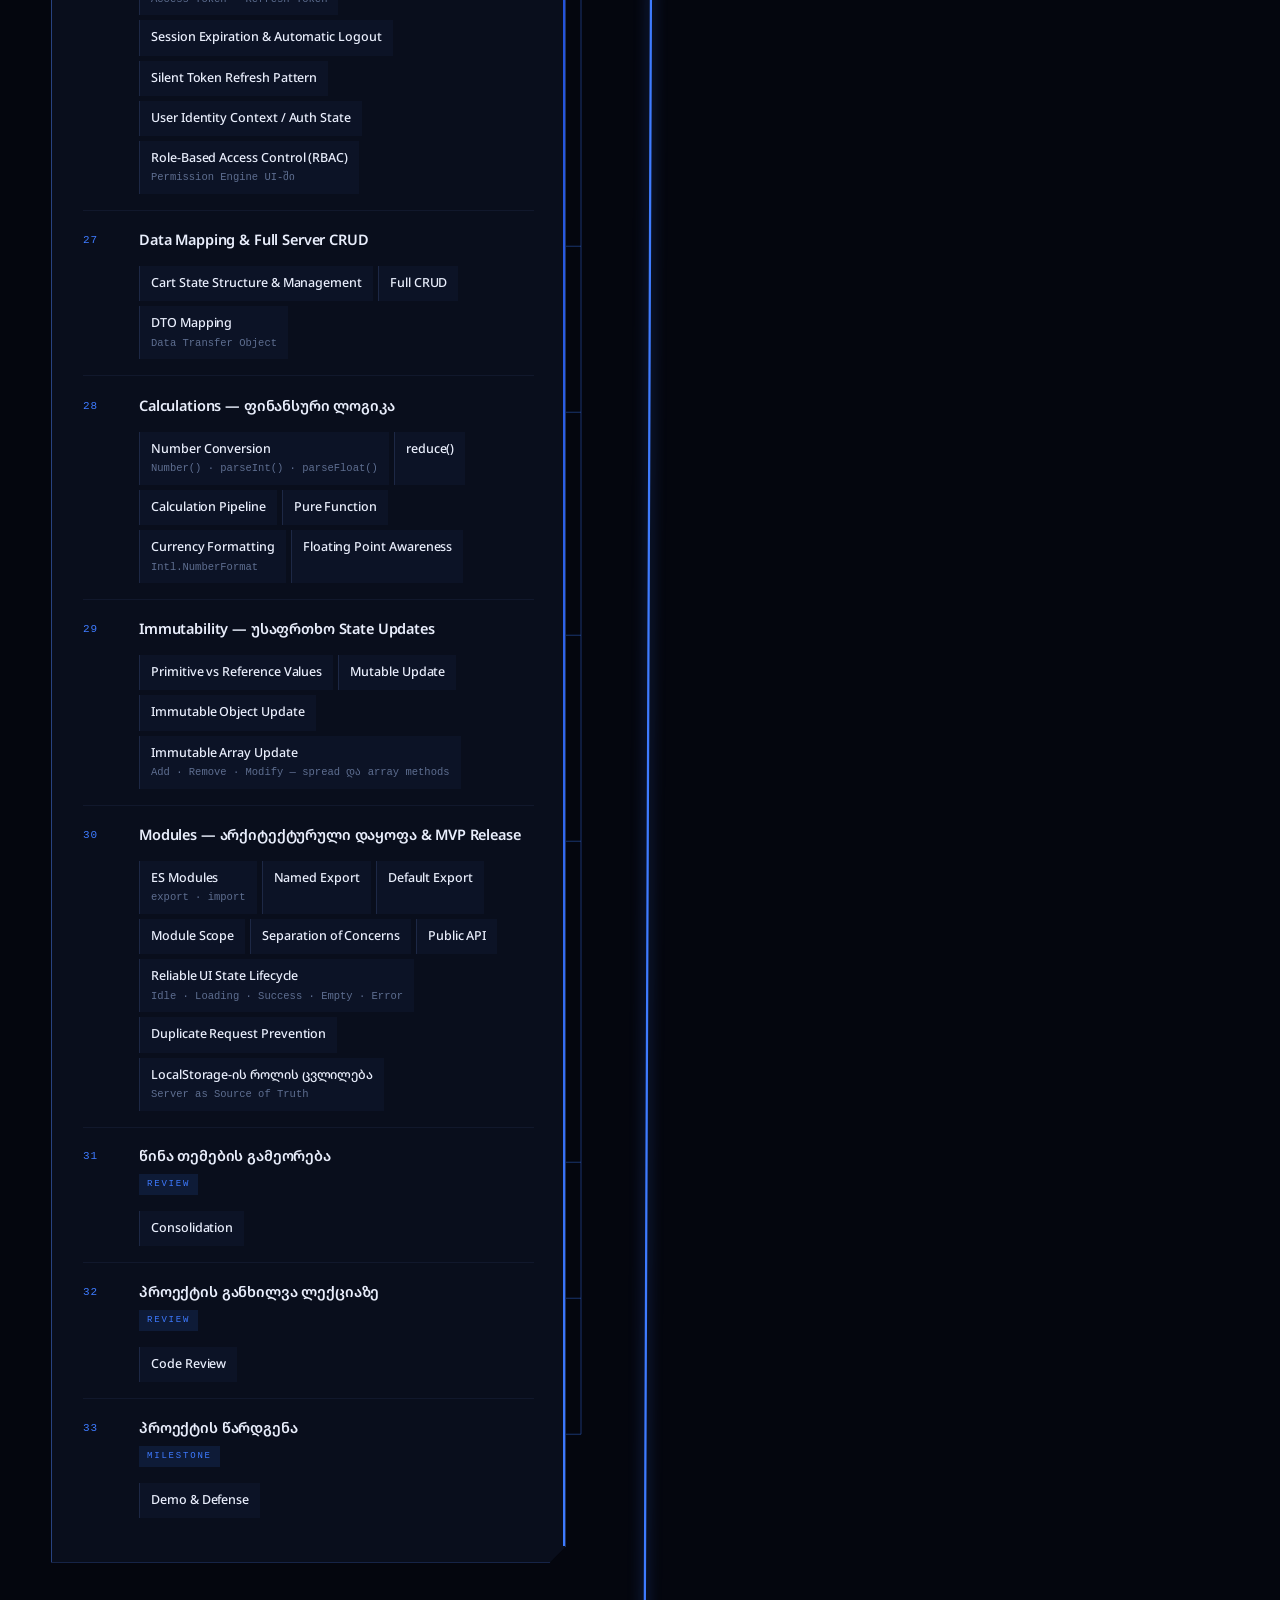
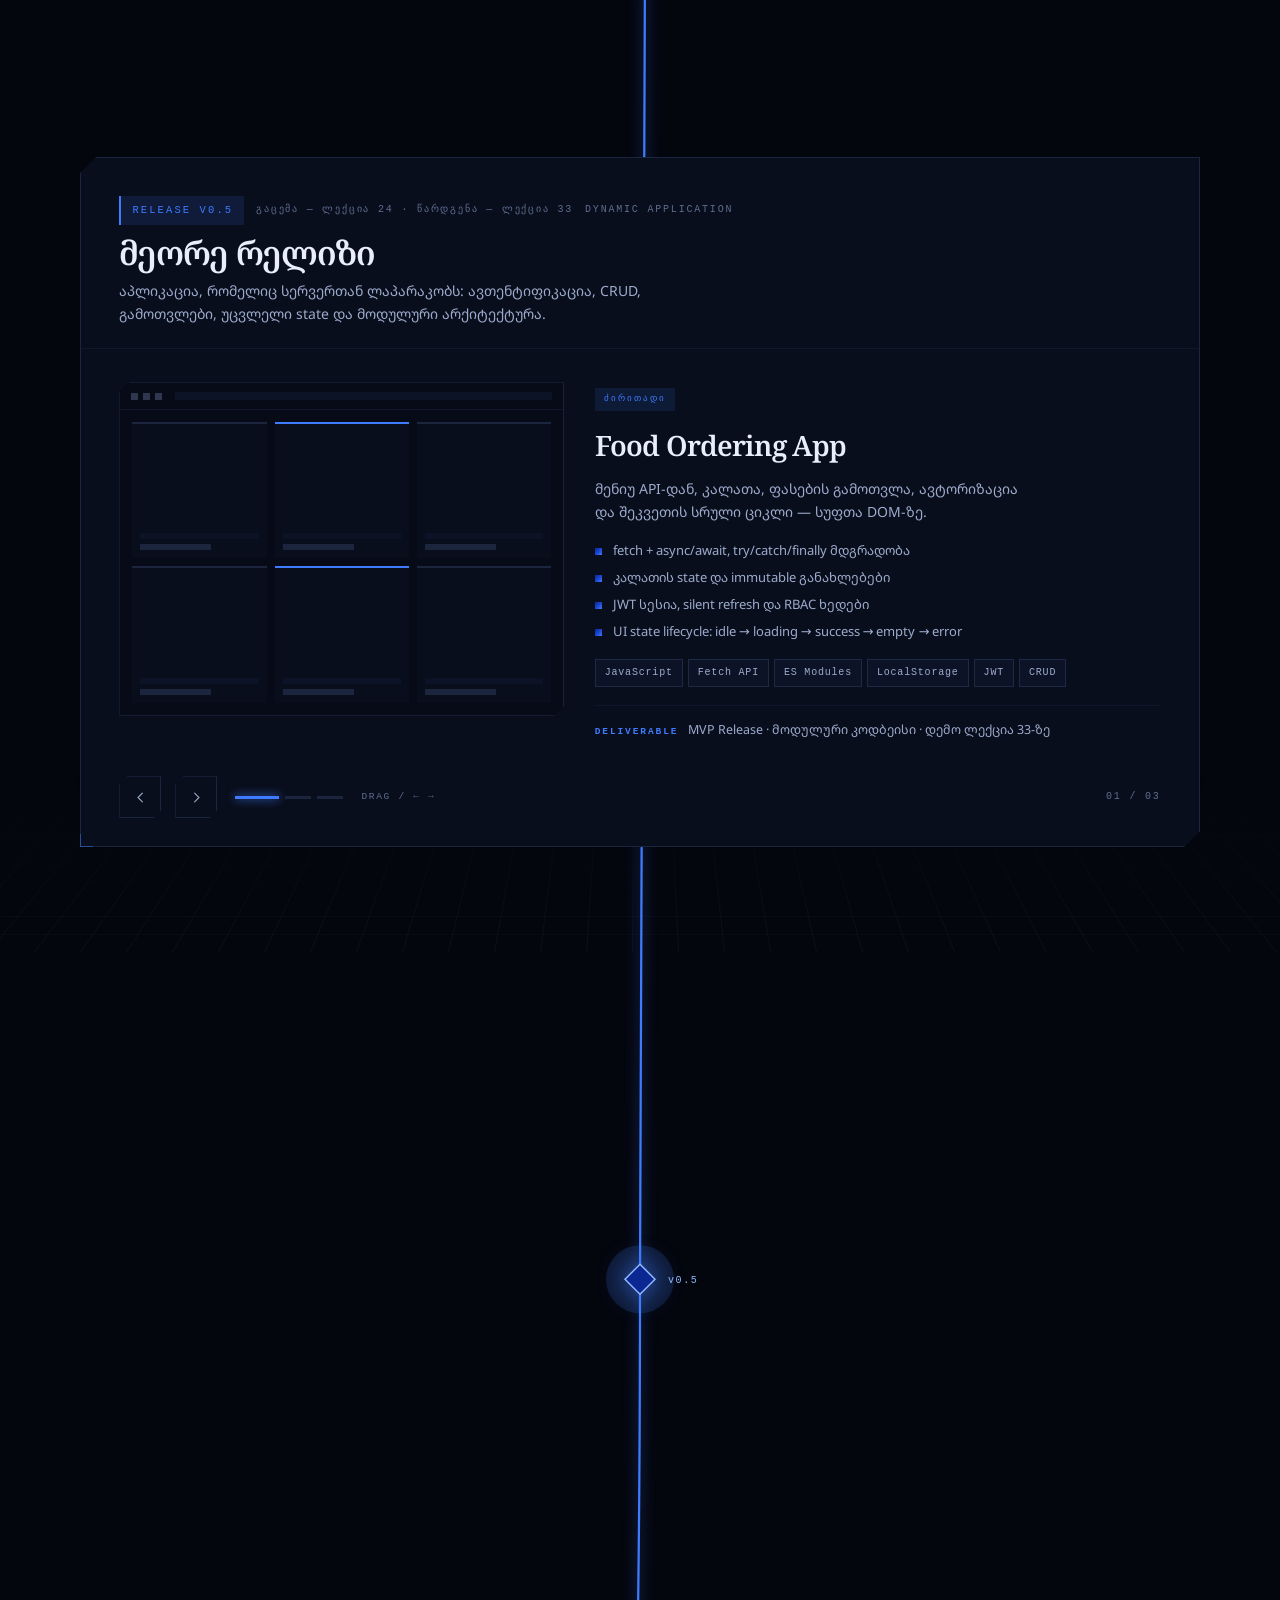
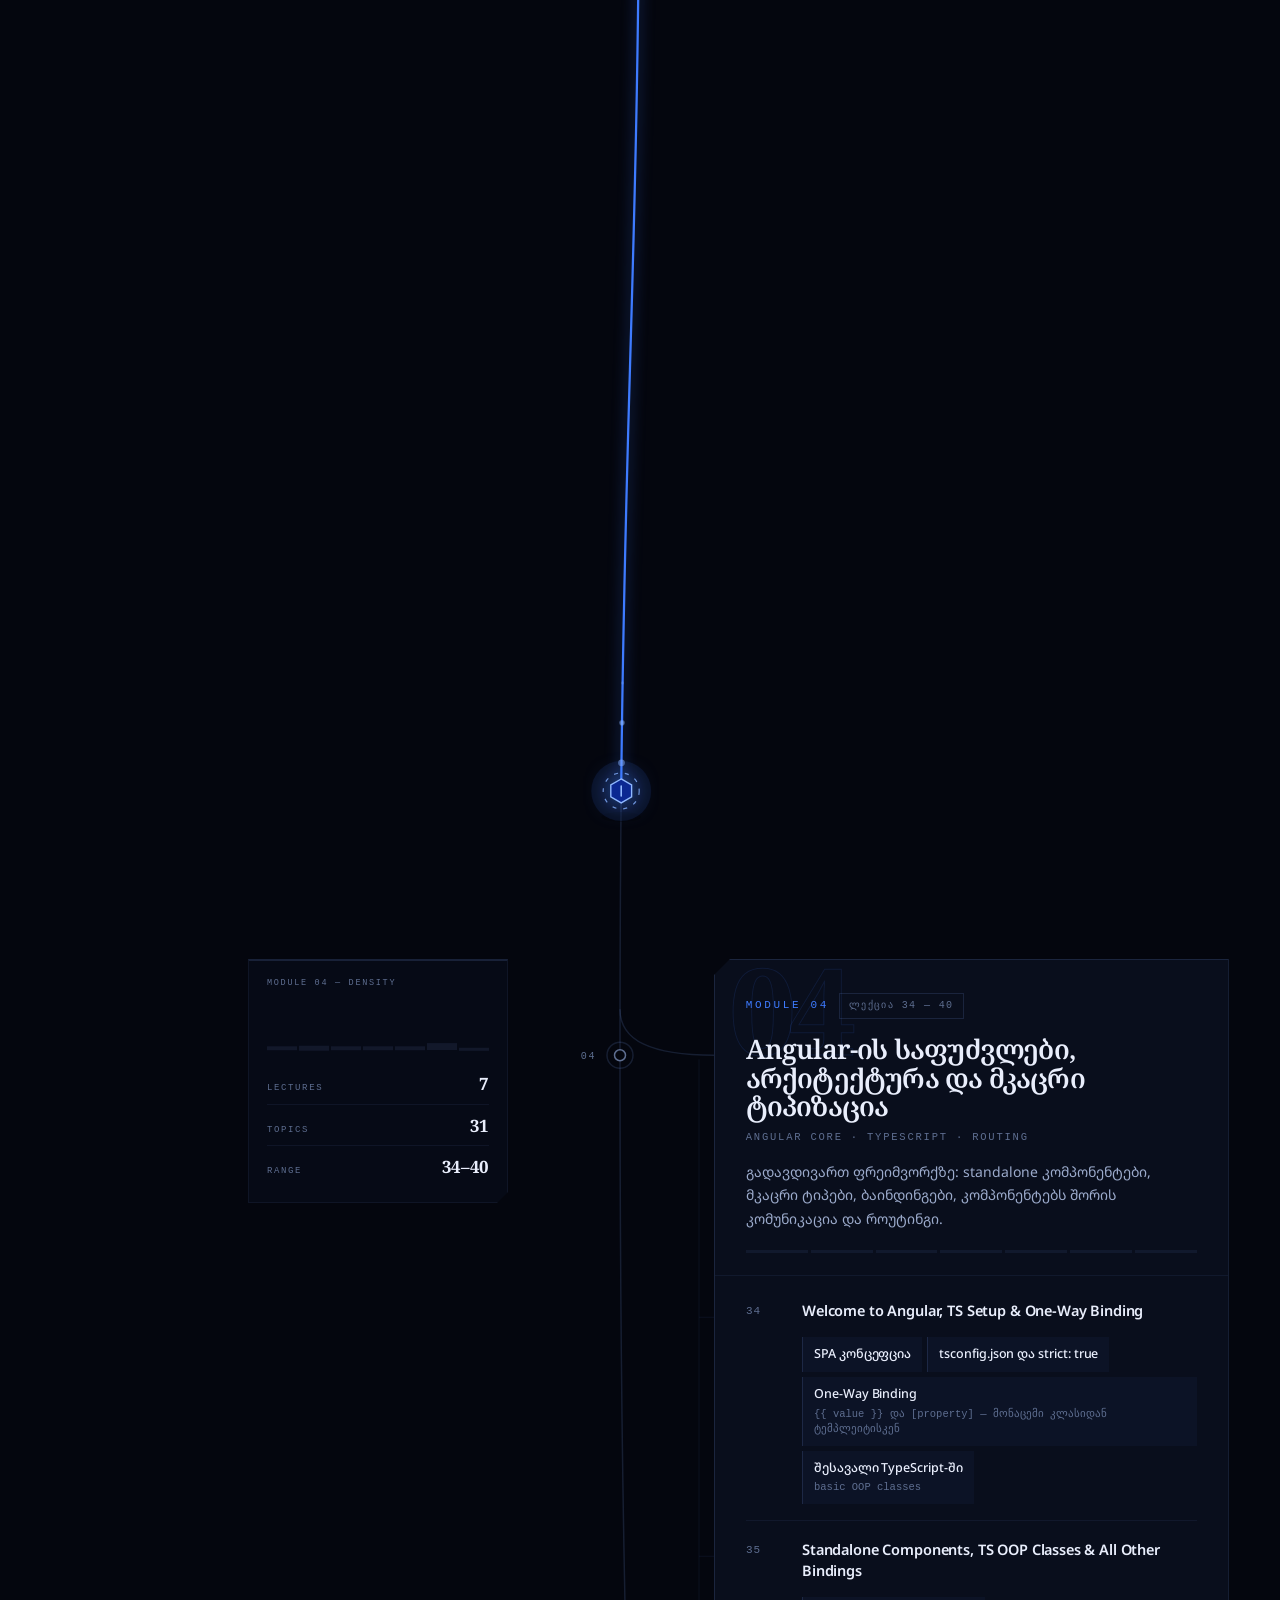
==== commit 5a7b557f: "updated shit" ====
--- a/index.html
+++ b/index.html
@@ -193,12 +193,9 @@
         <span>SYLLABUS V3</span>
       </div>
 
-      <h1 class="hero__title" data-split><span class="nb">AI-Native</span> <span class="nb">Front-End</span> Development</h1>
-
-      <p class="hero__lead" data-rv="up" data-rv-delay="220">
-        ეს არ არის თემების სია. ეს არის გზა — პირველი თეგიდან პროდაქშენში გაშვებულ
-        პროდუქტამდე.
-      </p>
+      <h1 class="hero__title" aria-label="AI-Native Front-End Development">
+        <span class="tw" data-tw aria-hidden="true"><span class="tw__l">AI-Native</span><span class="tw__l">Front-End</span><span class="tw__l tw__l--hi">Development</span></span>
+      </h1>
 
       <div class="hero__stats" data-rv="up" data-rv-delay="340">
         <div class="stat"><b data-count="72">72</b><span>ლექცია</span></div>
@@ -310,24 +307,11 @@
     <div class="wrap">
       <header class="sec-head sec-head--center">
         <span class="sec-head__k" data-rv="up">72 / 72</span>
-        <h2 class="sec-head__t" data-rv="up" data-rv-delay="90">კურსის ბოლოს შენ ხარ ინჟინერი,<br>არა კოდის გადამწერი</h2>
+        <h2 class="sec-head__t" data-rv="up" data-rv-delay="90">კურსის ბოლოს შენ იქნები ინჟინერი <br>და არა კოდის გადამწერი</h2>
       </header>
 
       <div class="out-grid" id="outGrid"></div>
 
-      <div class="final" data-rv="up">
-        <div class="final__l">
-          <span class="tag">v1.0.0</span>
-          <h3>პორტფოლიო, რომელიც ლინკით იხსნება</h3>
-          <p>სამი დაცული პროექტი, სუფთა commit-ისტორია, ტესტები და CI/CD — რეალური მტკიცებულება იმისა, რომ პროდაქშენში გაშვება შეგიძლია.</p>
-        </div>
-        <div class="final__r">
-          <div class="kv"><span>ლექცია</span><b>72</b></div>
-          <div class="kv"><span>მოდული</span><b>11</b></div>
-          <div class="kv"><span>რელიზი</span><b>3</b></div>
-          <div class="kv"><span>ფორმატი</span><b>AI-Native</b></div>
-        </div>
-      </div>
     </div>
   </section>
 
@@ -353,6 +337,7 @@
 <script src="assets/js/render.js"></script>
 <script src="assets/js/trail.js"></script>
 <script src="assets/js/deck.js"></script>
+<script src="assets/js/type.js"></script>
 <script src="assets/js/main.js"></script>
 </body>
 </html>
--- a/assets/css/layout.css
+++ b/assets/css/layout.css
@@ -78,10 +78,40 @@
   font-size:clamp(40px,7.4vw,104px);font-weight:600;max-width:15ch;
   letter-spacing:-.04em;margin-bottom:26px;
 }
-.hero__title .nb{white-space:nowrap}
-.hero__title .grad{color:var(--brand-hi);
+/* — the title types itself, like characters landing on a monitor — */
+.hero__title{position:relative}
+.tw{display:block}
+.tw__l{display:block;white-space:nowrap}
+.tw__l::before{content:'\200B'}                     /* reserve the line box */
+.tw__l--hi{color:var(--brand-hi);
   text-shadow:0 0 44px color-mix(in srgb,var(--brand-hi) 42%,transparent)}
-:root[data-theme="light"] .hero__title .grad{text-shadow:none}
+:root[data-theme="light"] .tw__l--hi{text-shadow:none}
+.tw__s{color:var(--brand-hi);opacity:.62}           /* not-yet-settled glyphs */
+
+.tw__caret{
+  display:inline-block;width:.075em;height:.76em;margin-left:.09em;
+  vertical-align:-.05em;background:var(--brand-hi);
+  box-shadow:0 0 26px color-mix(in srgb,var(--brand-hi) 80%,transparent);
+  animation:caretBlink 1.05s steps(1) infinite
+}
+@keyframes caretBlink{0%,49%{opacity:1}50%,100%{opacity:.06}}
+.hero__title.is-typed .tw__caret{
+  animation:caretBlink 1.05s steps(1) 3,caretOut .5s var(--e-out) forwards 3.15s}
+@keyframes caretOut{to{opacity:0;transform:scaleY(.15)}}
+
+.hero__title.is-typing .tw__t{
+  text-shadow:0 0 34px color-mix(in srgb,var(--brand-hi) 24%,transparent)}
+.hero__title.is-typing::after{             /* one slow scanline over the text */
+  content:'';position:absolute;left:-3%;right:-3%;height:24%;pointer-events:none;
+  background:linear-gradient(180deg,transparent,
+    color-mix(in srgb,var(--brand-hi) 14%,transparent),transparent);
+  animation:scanSweep 2.4s var(--e-io) infinite
+}
+@keyframes scanSweep{0%{top:-24%;opacity:0}12%{opacity:1}88%{opacity:1}100%{top:100%;opacity:0}}
+@media (prefers-reduced-motion:reduce){
+  .tw__caret{animation:none}
+  .hero__title.is-typing::after{display:none}
+}
 .hero__lead{max-width:56ch;color:var(--ink-2);font-size:clamp(15px,1.1vw,18px);margin-bottom:38px}
 
 .hero__stats{display:flex;flex-wrap:wrap;gap:1px;margin-bottom:42px;background:var(--line-2);
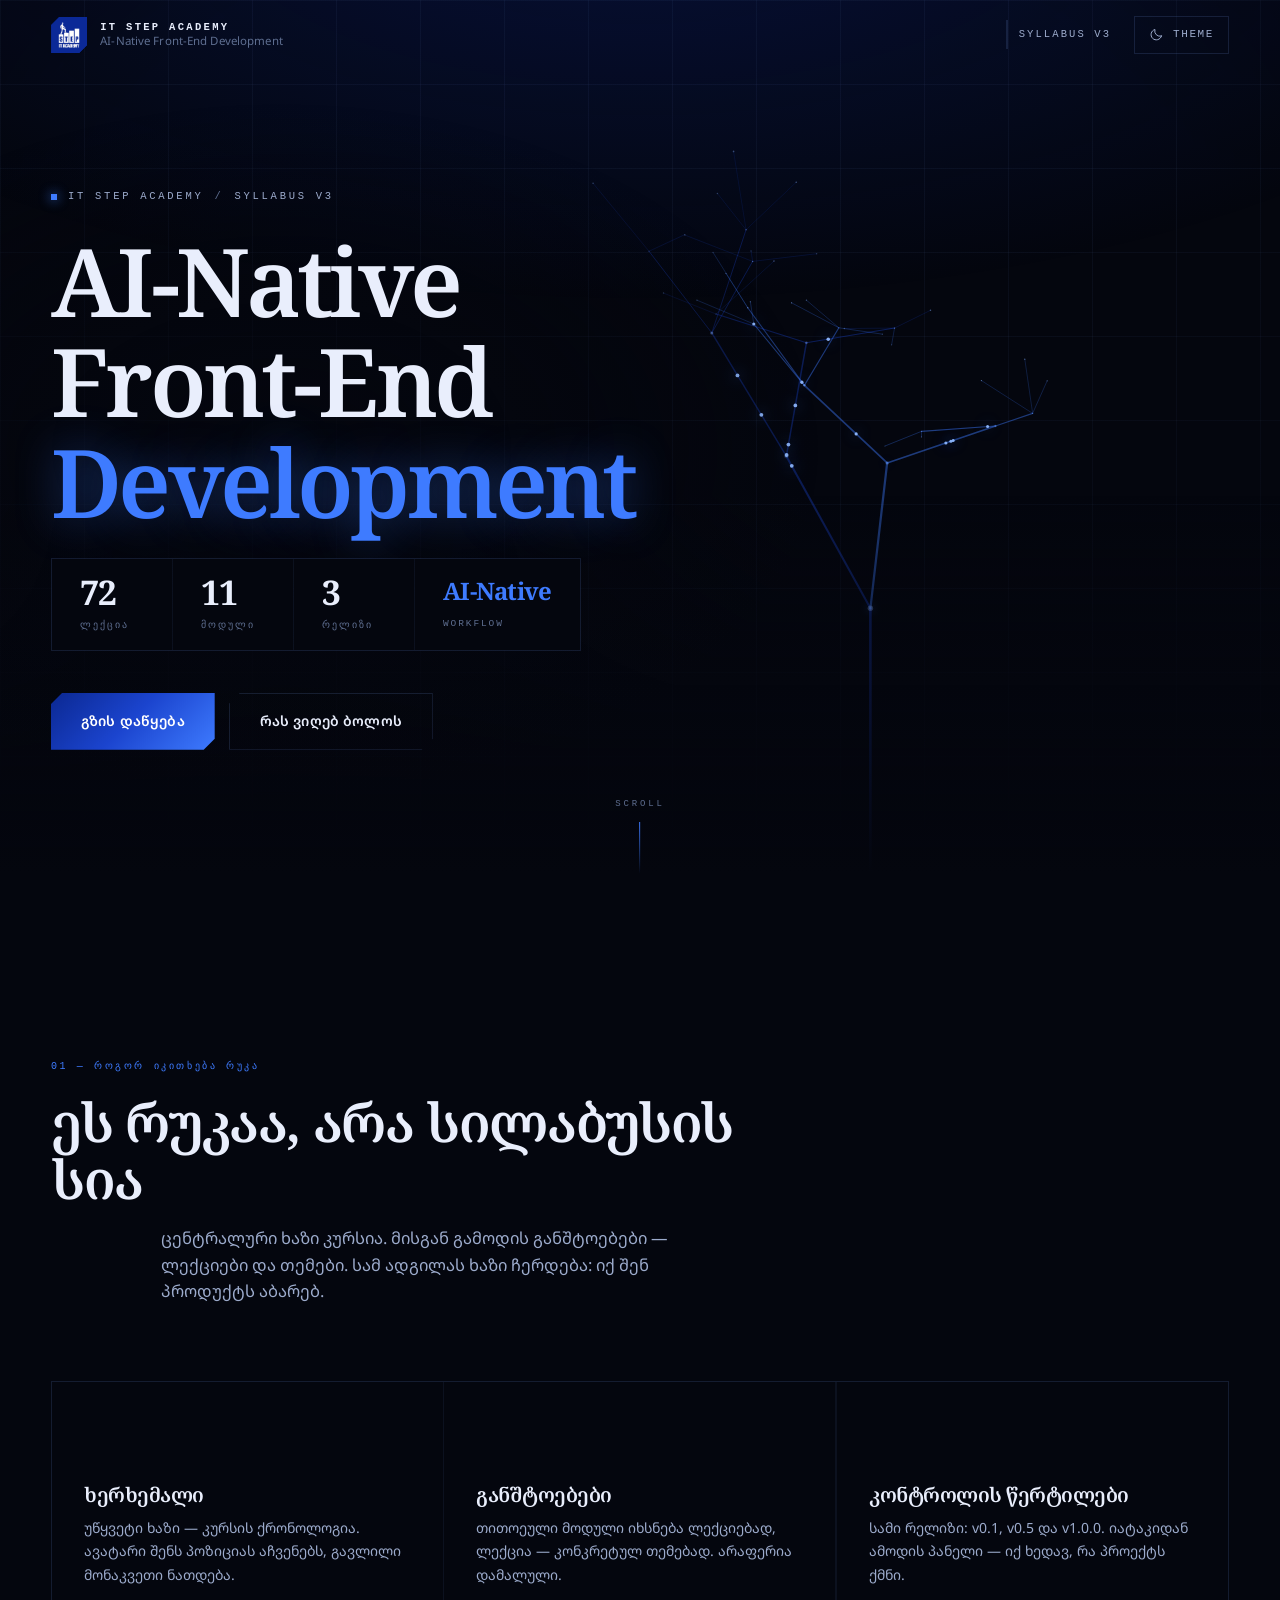
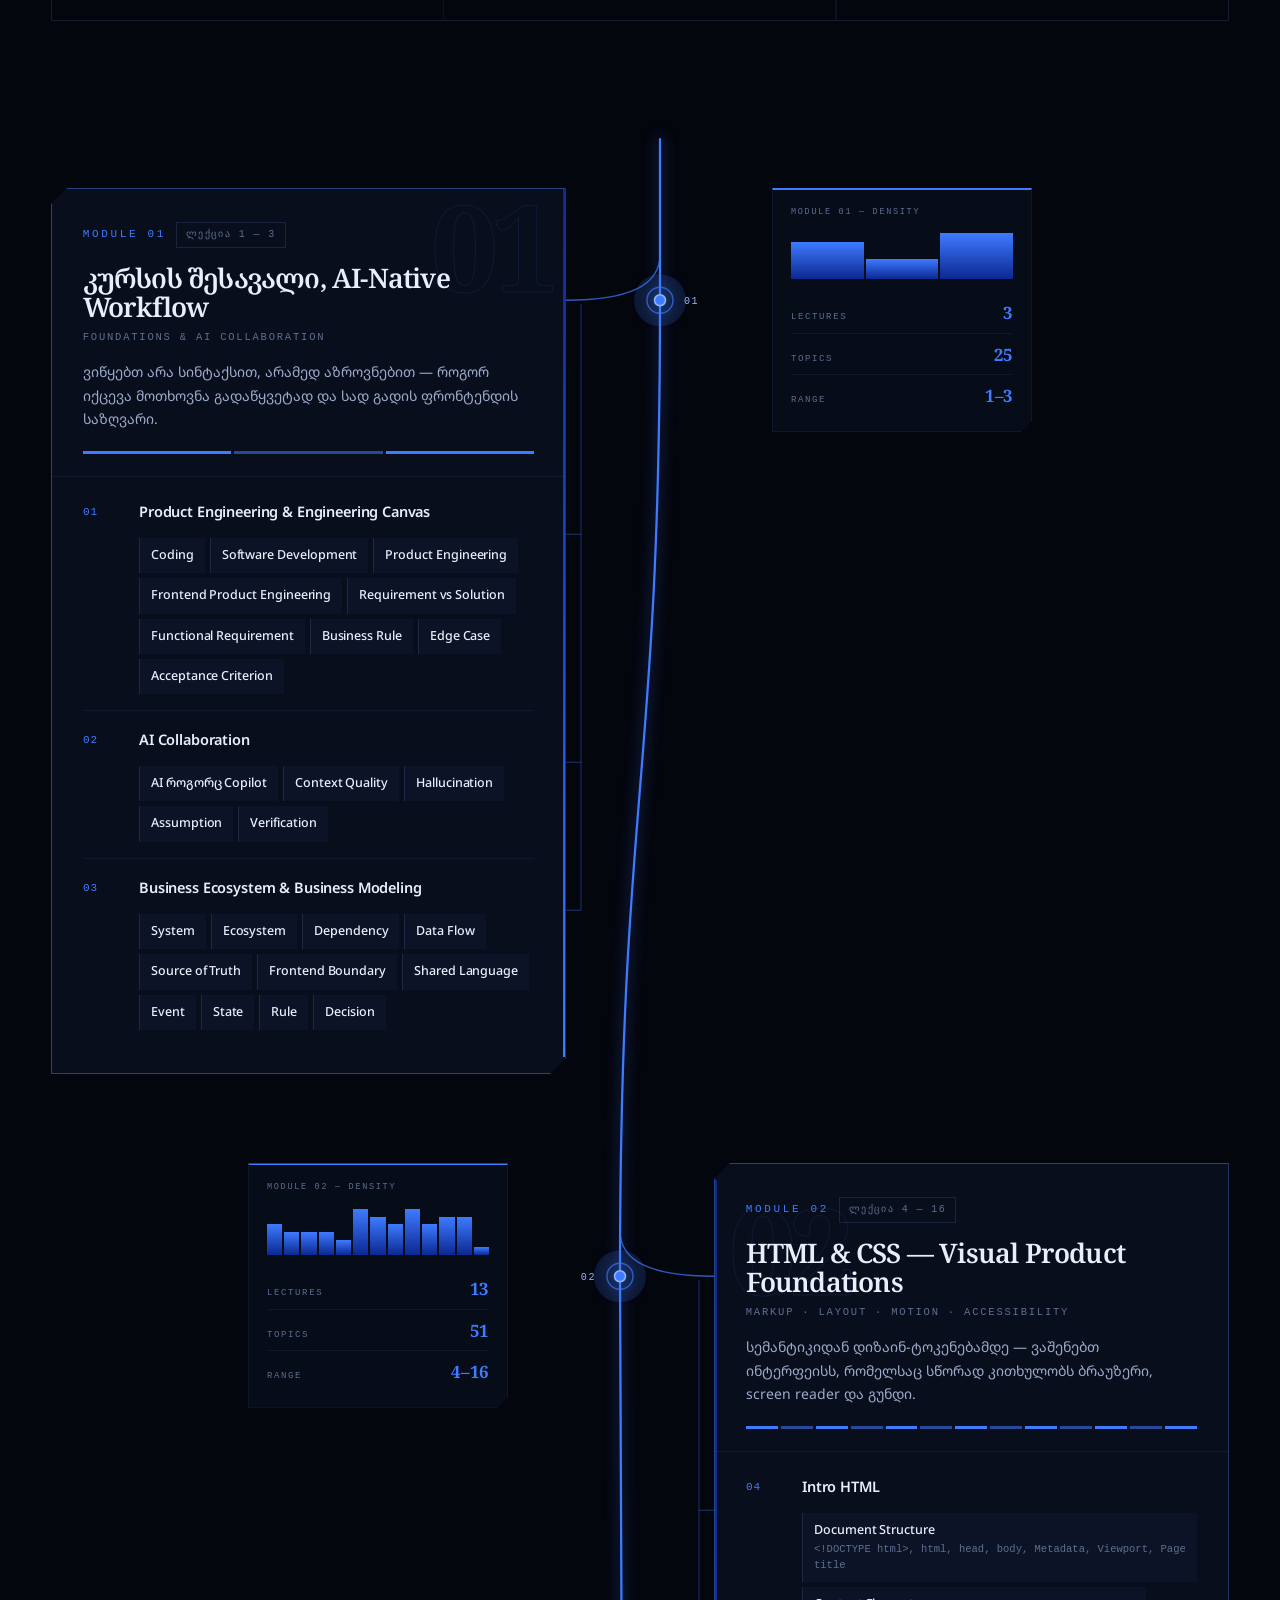
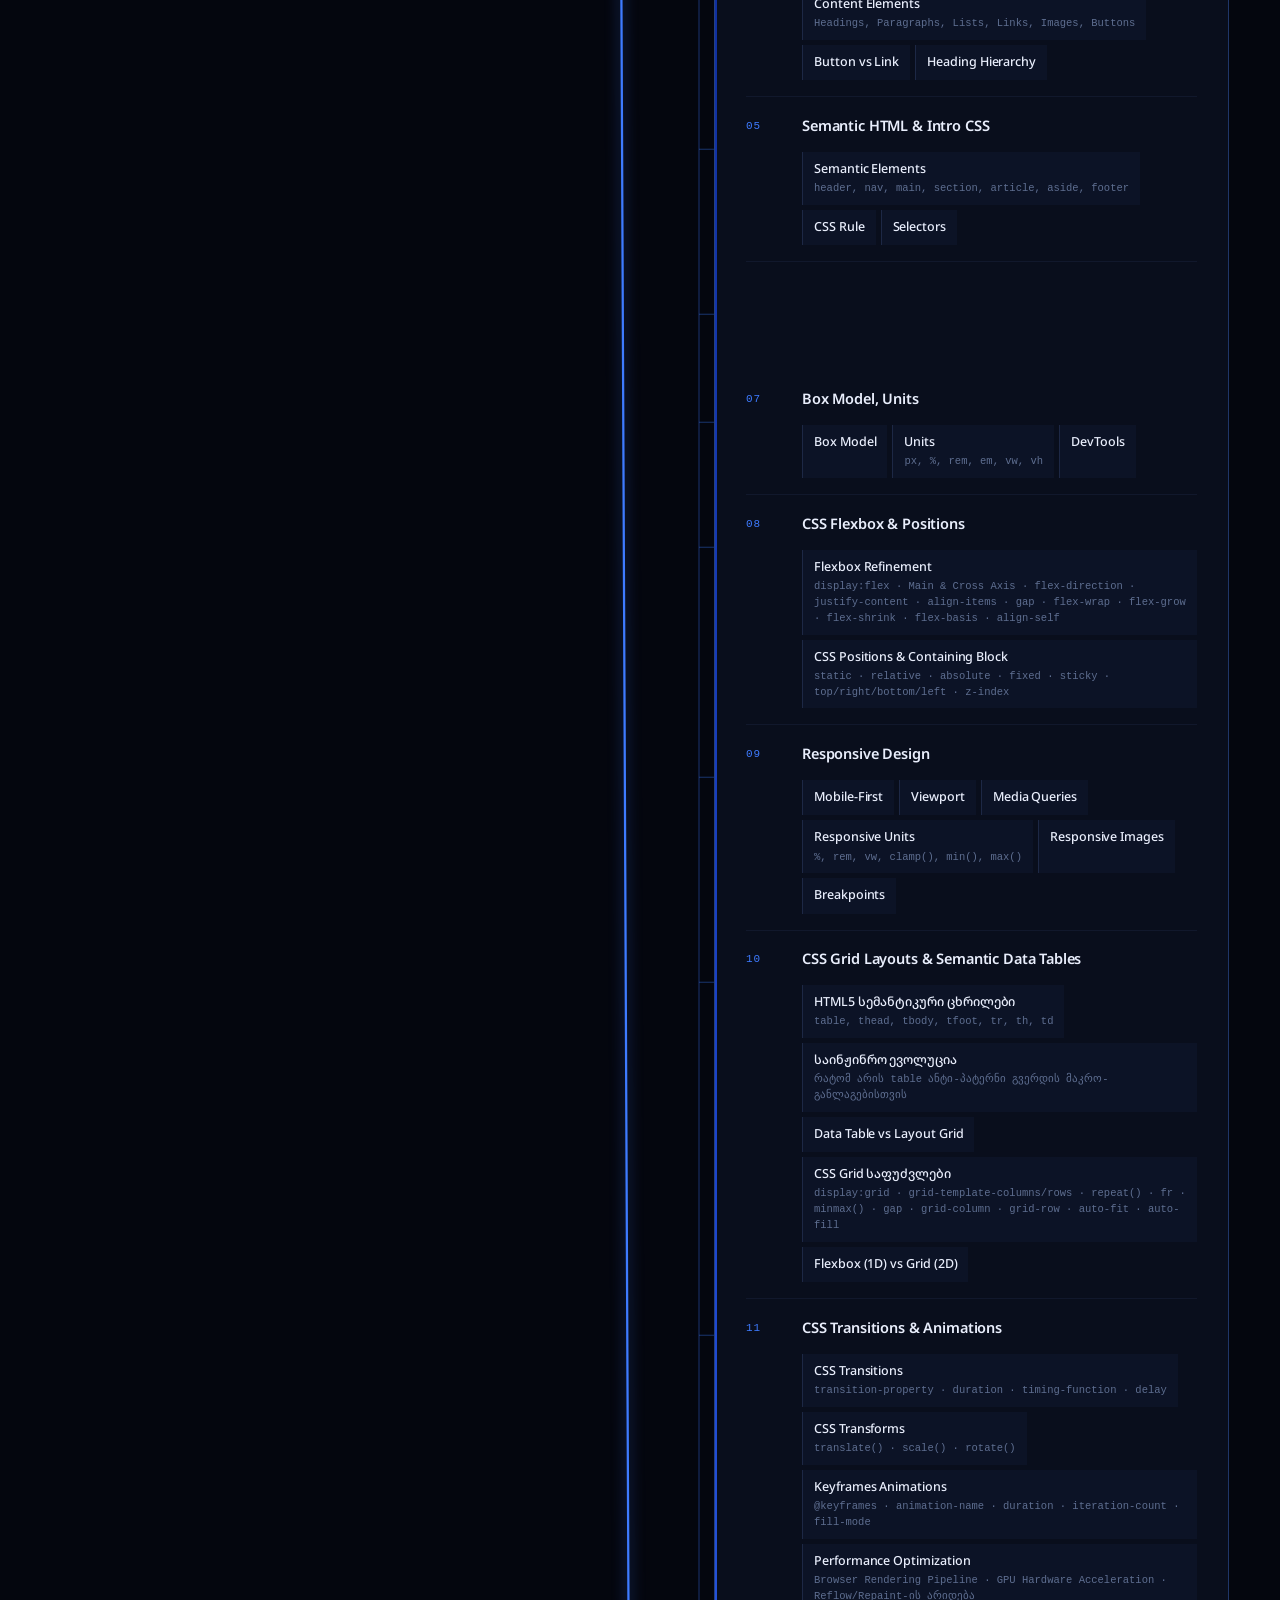
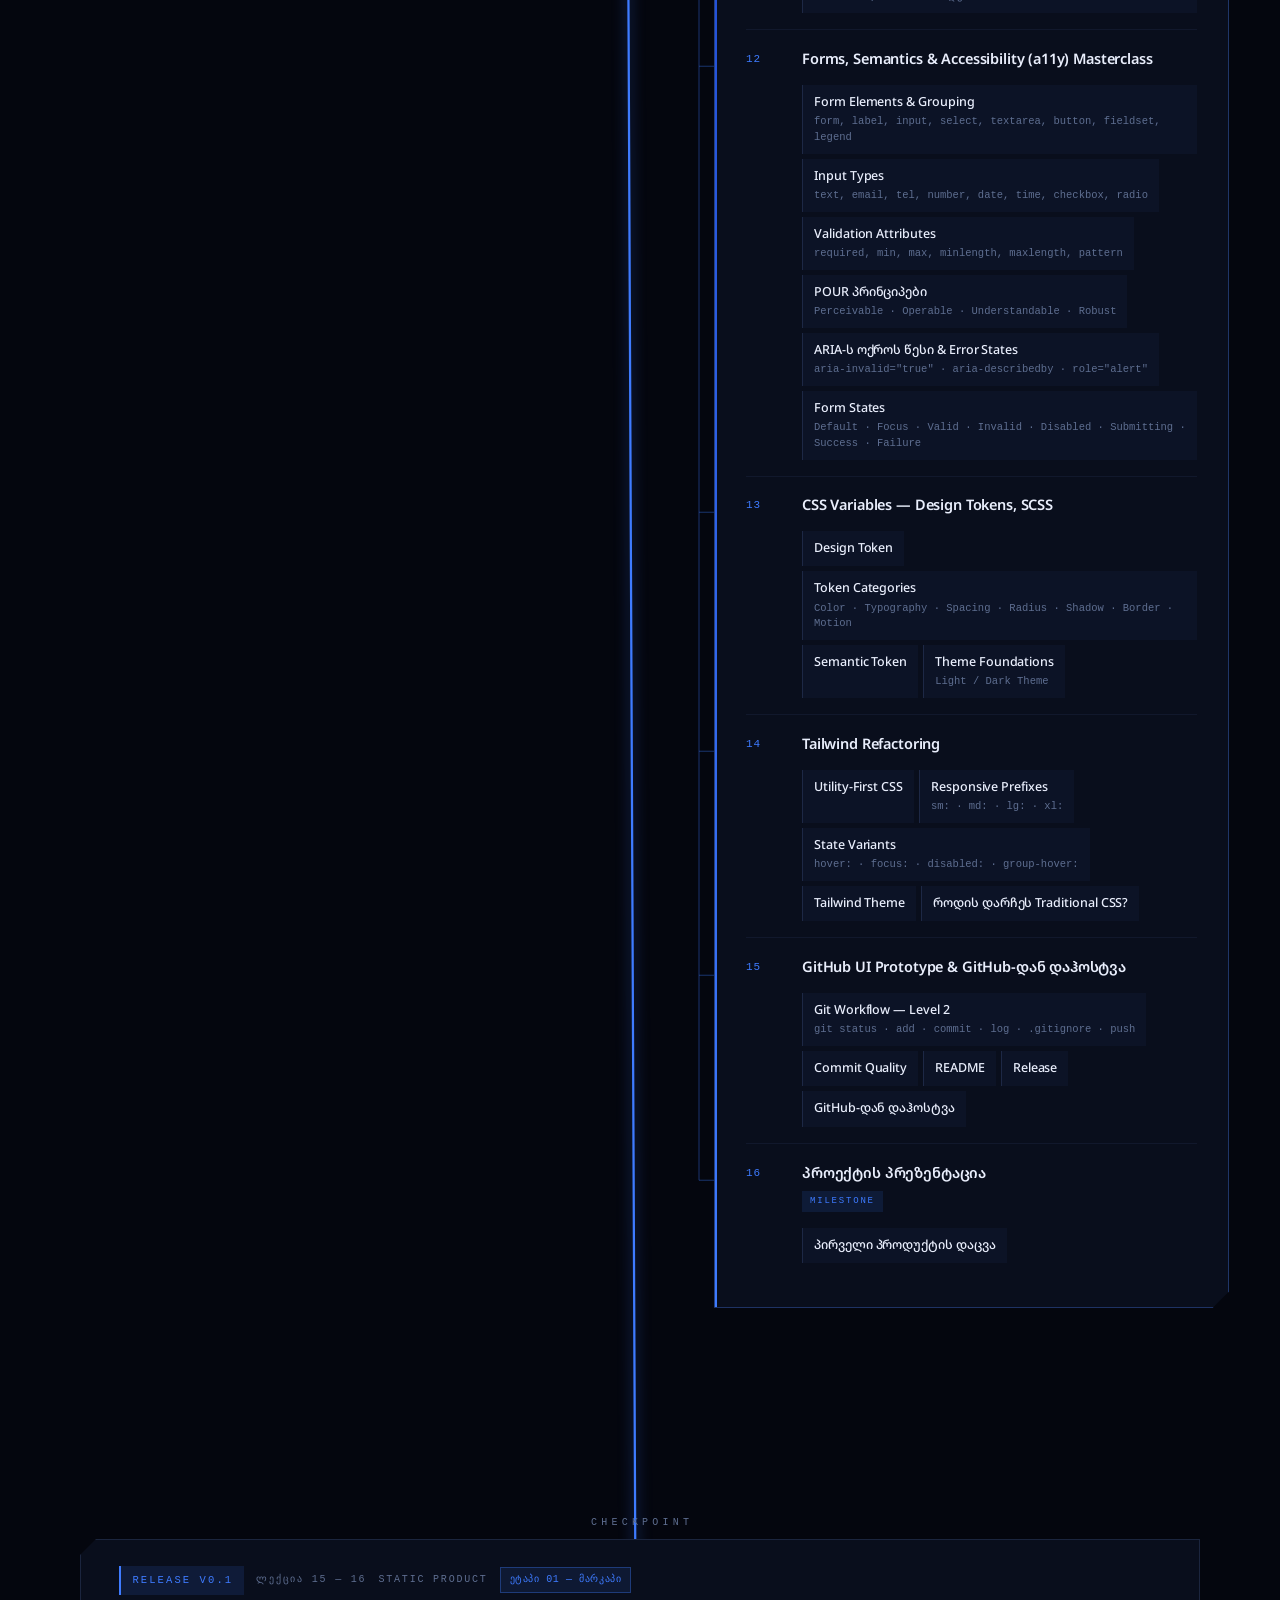
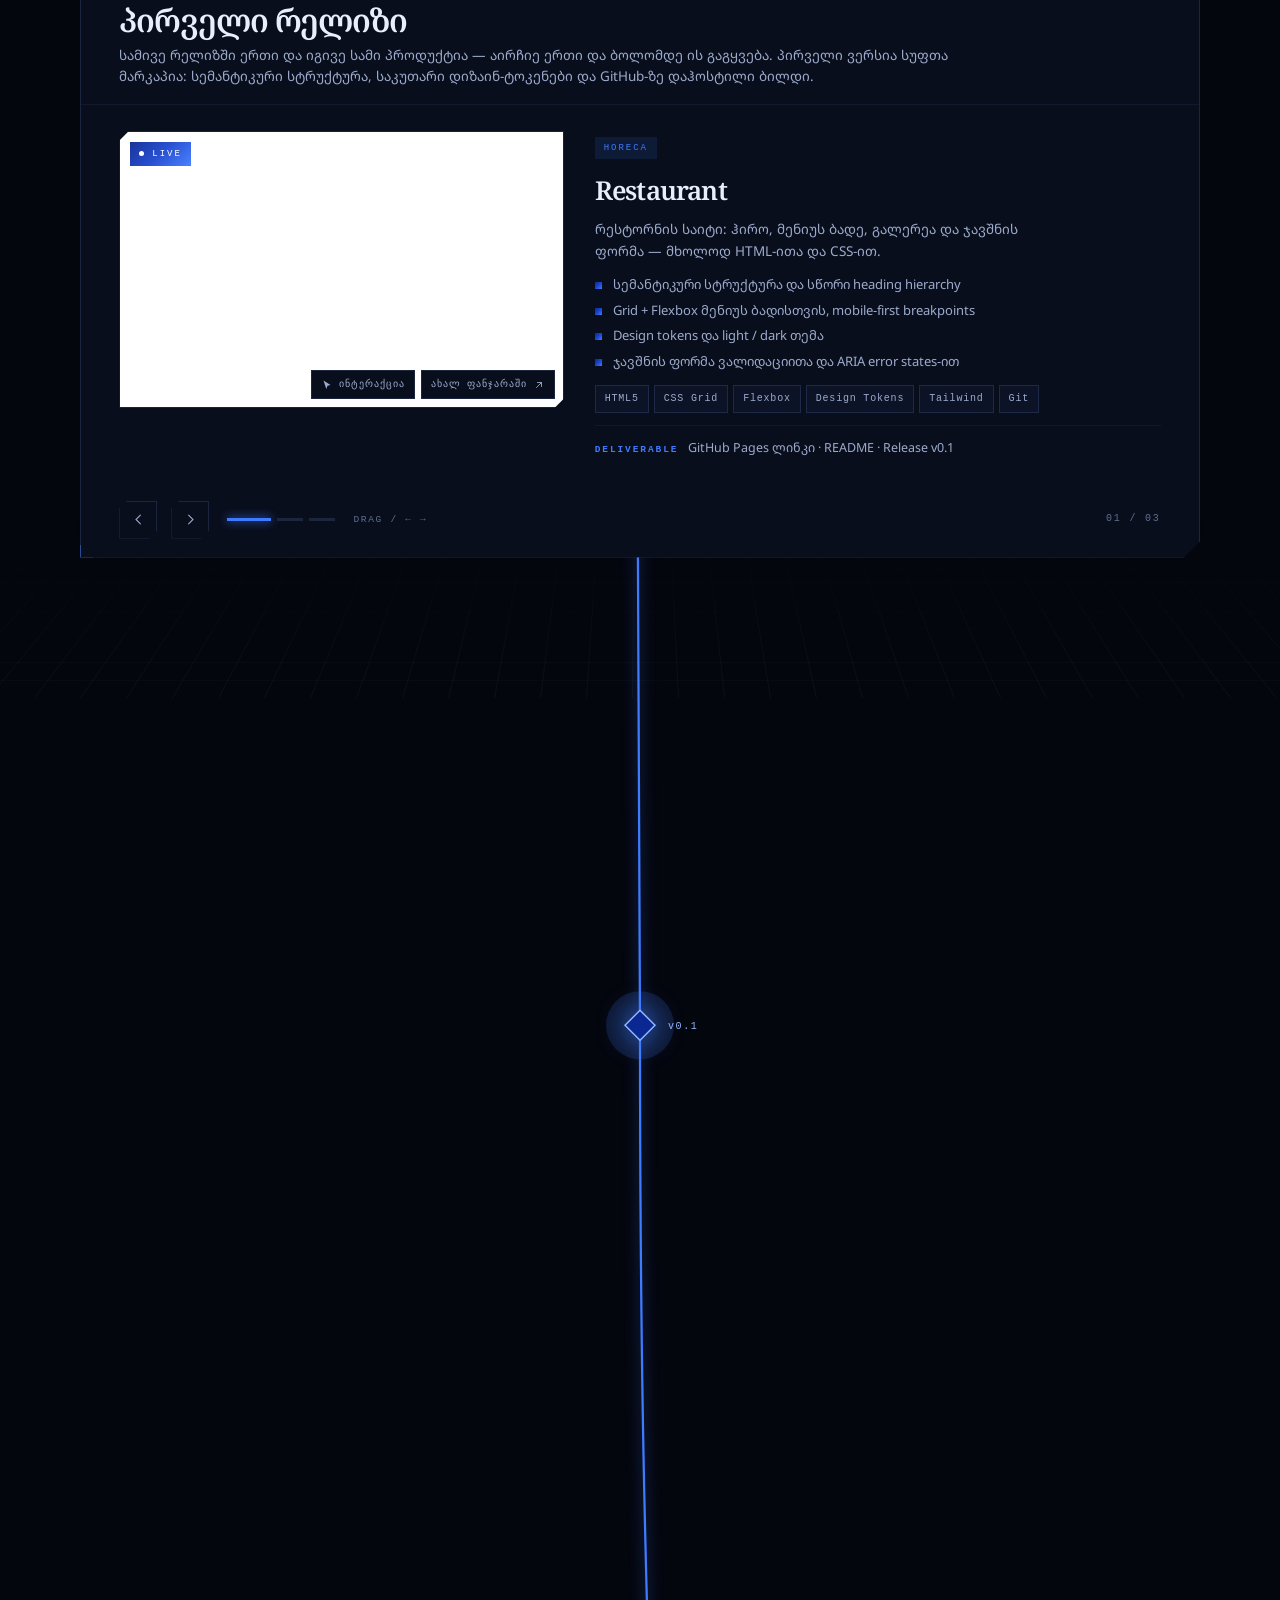
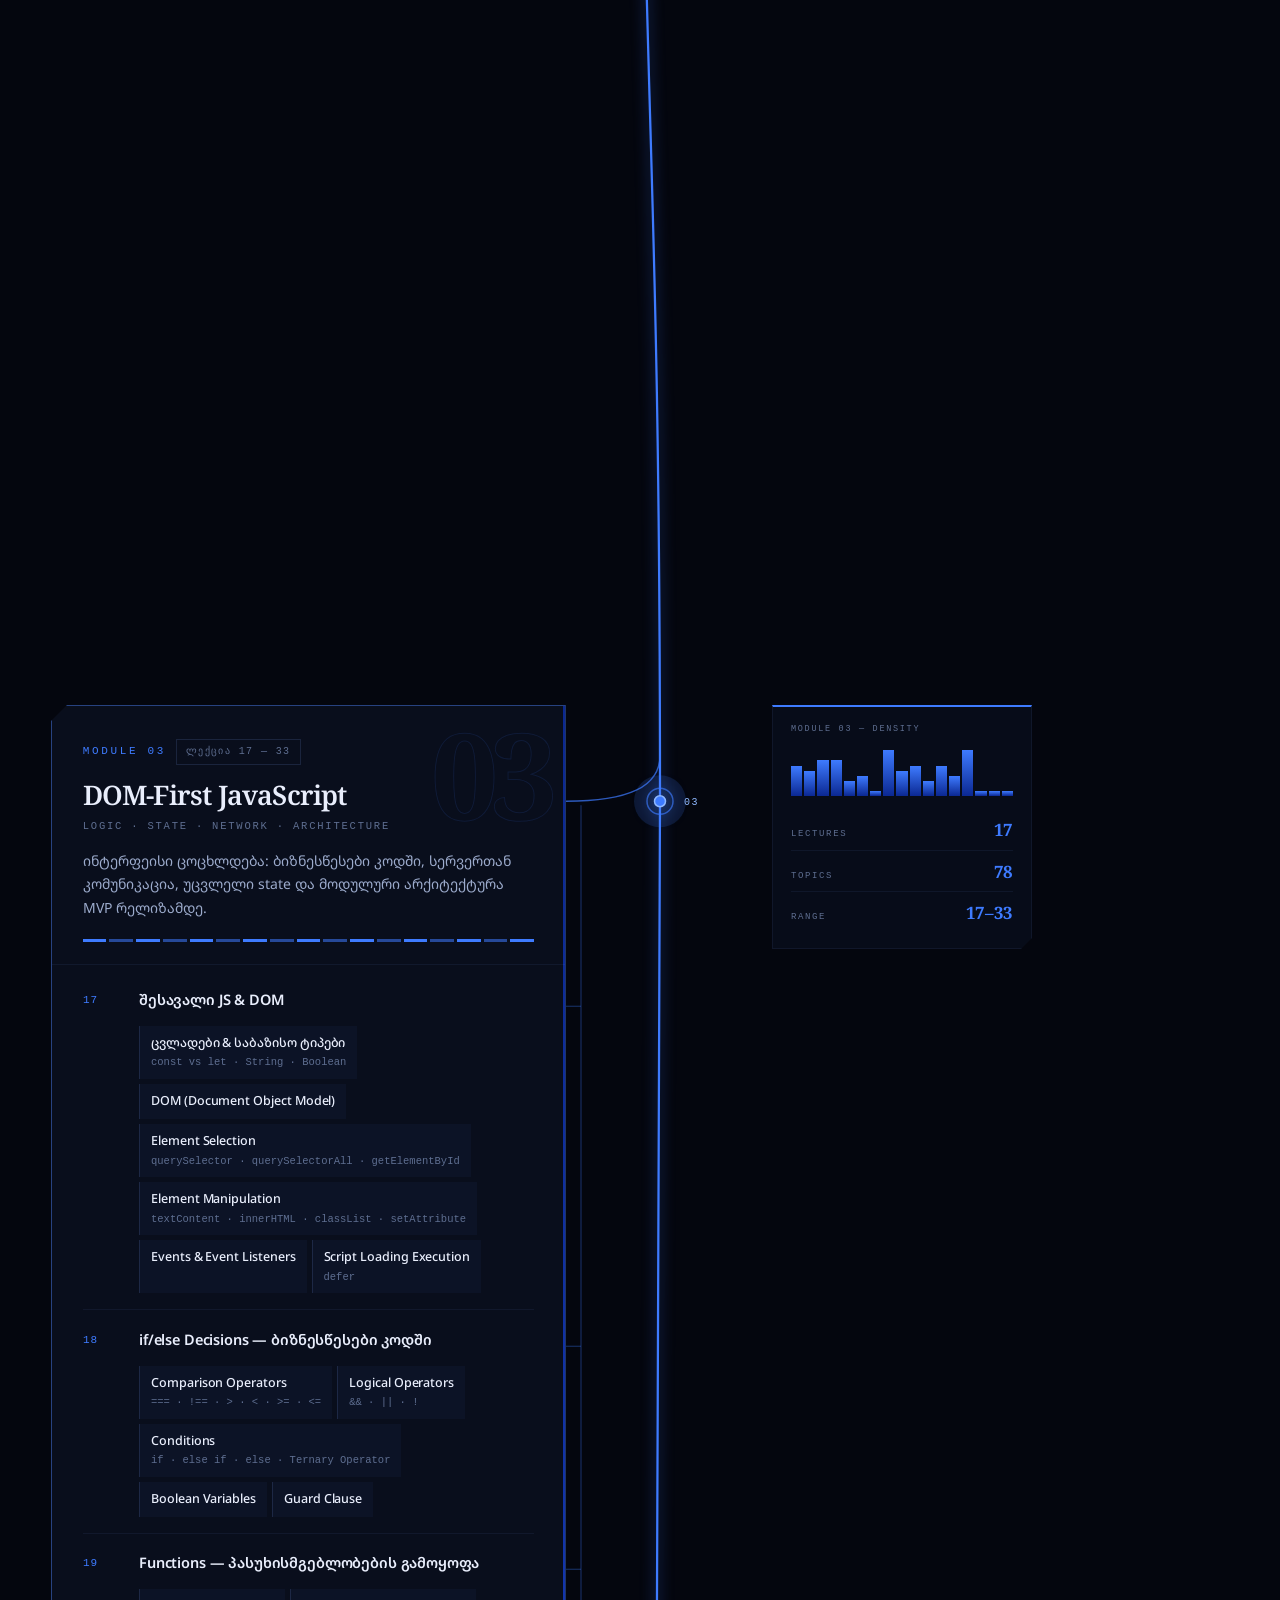
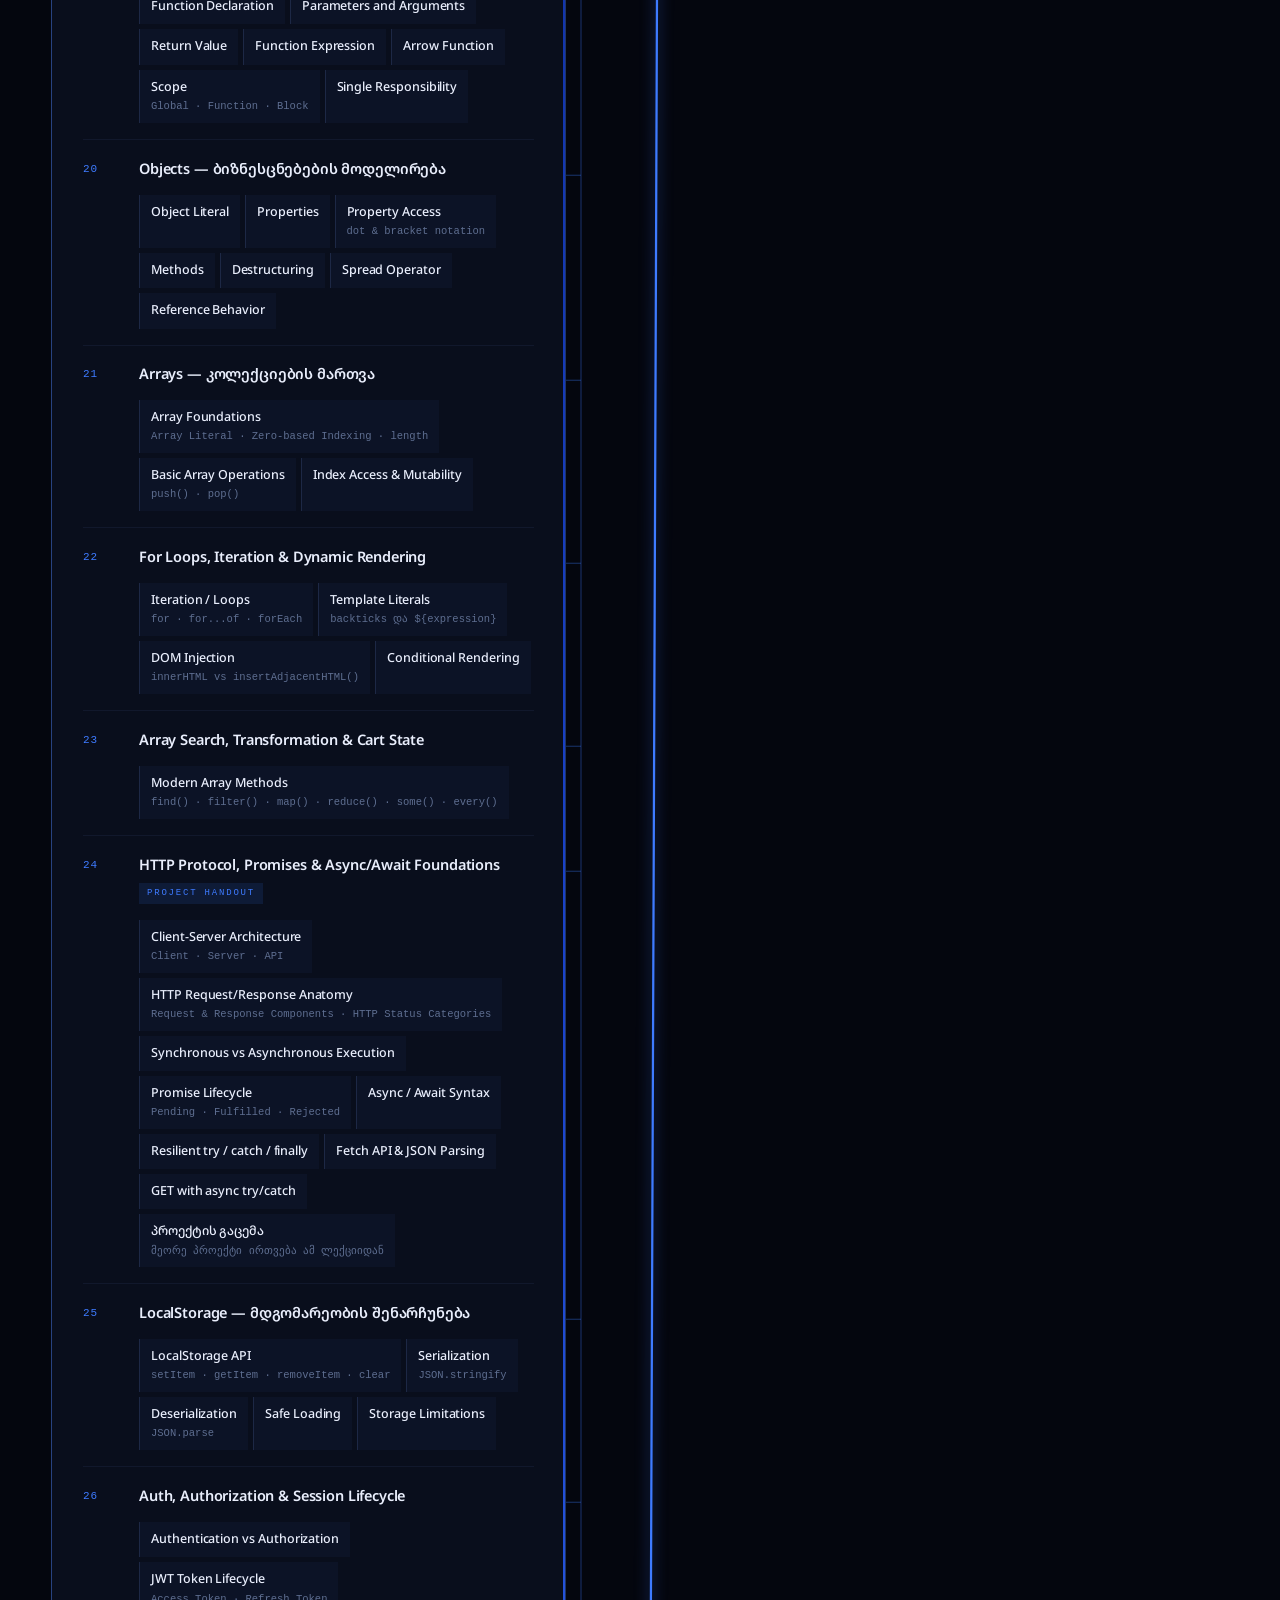
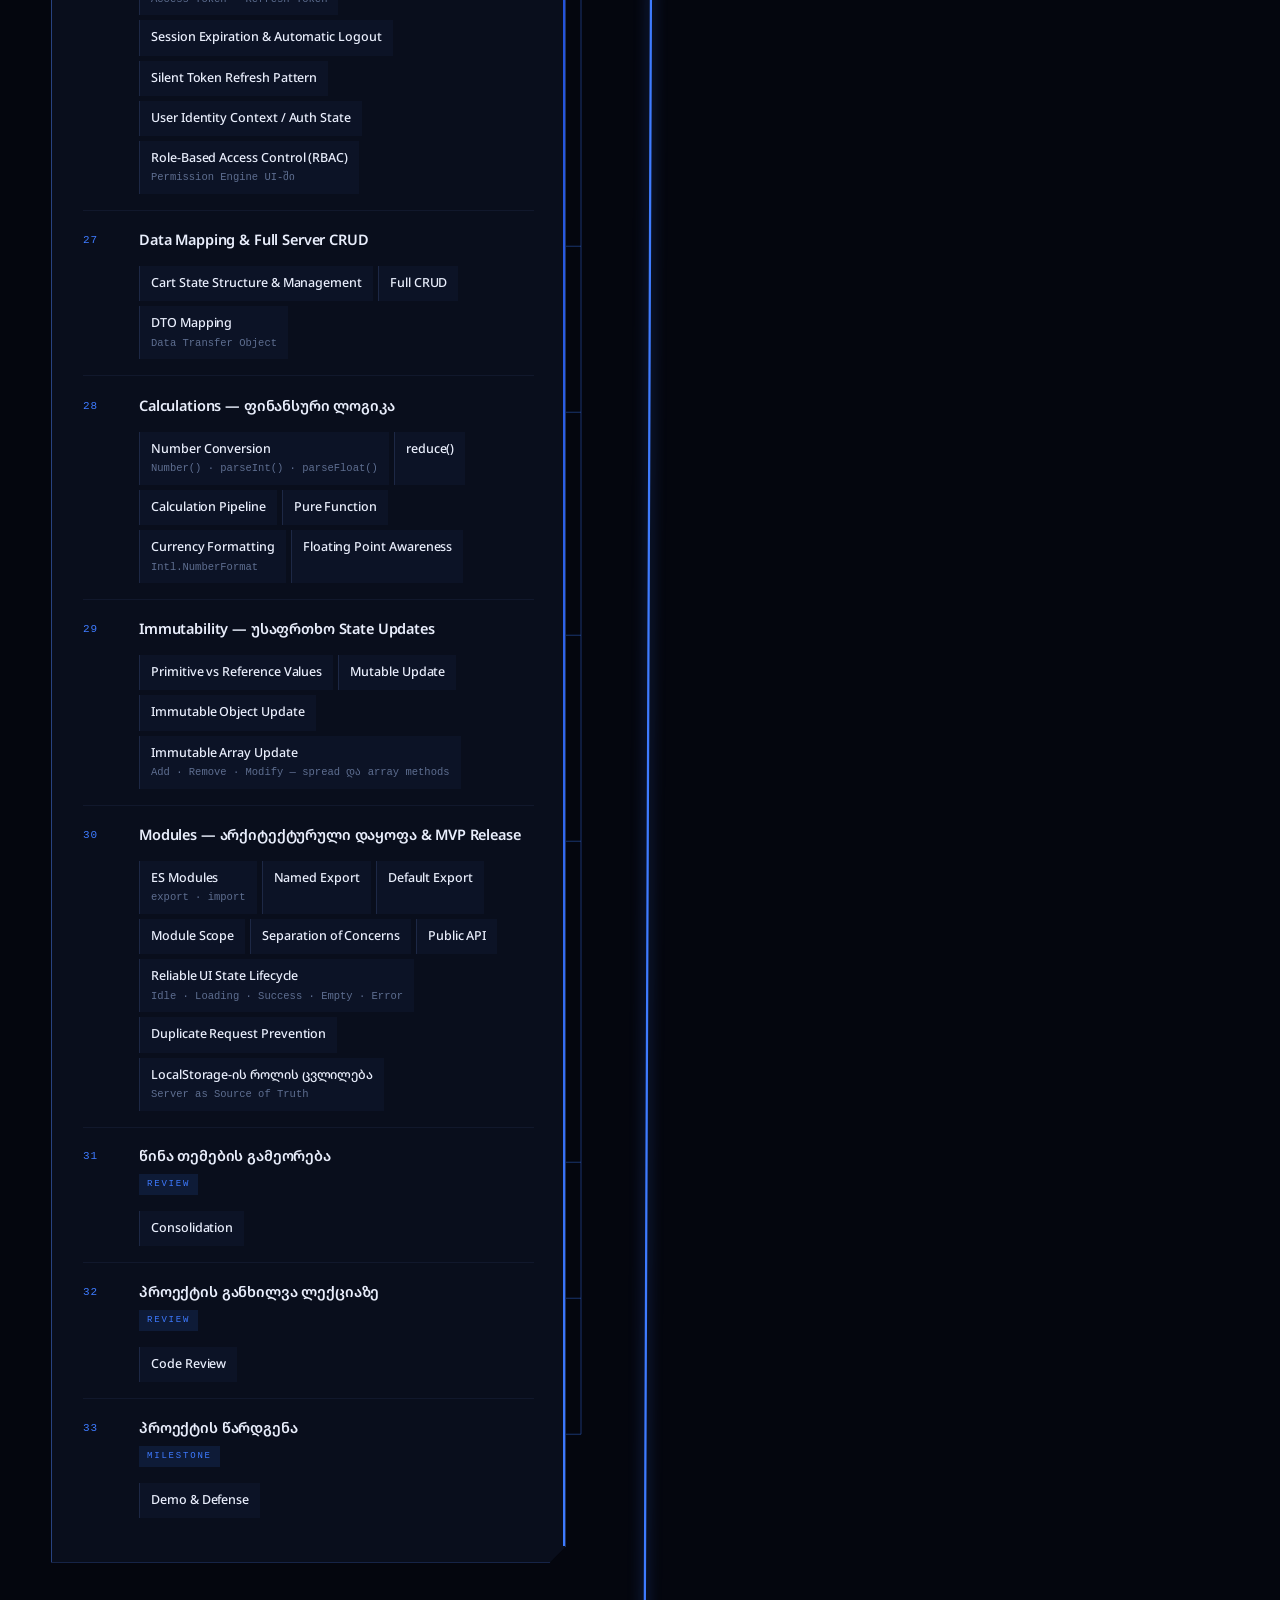
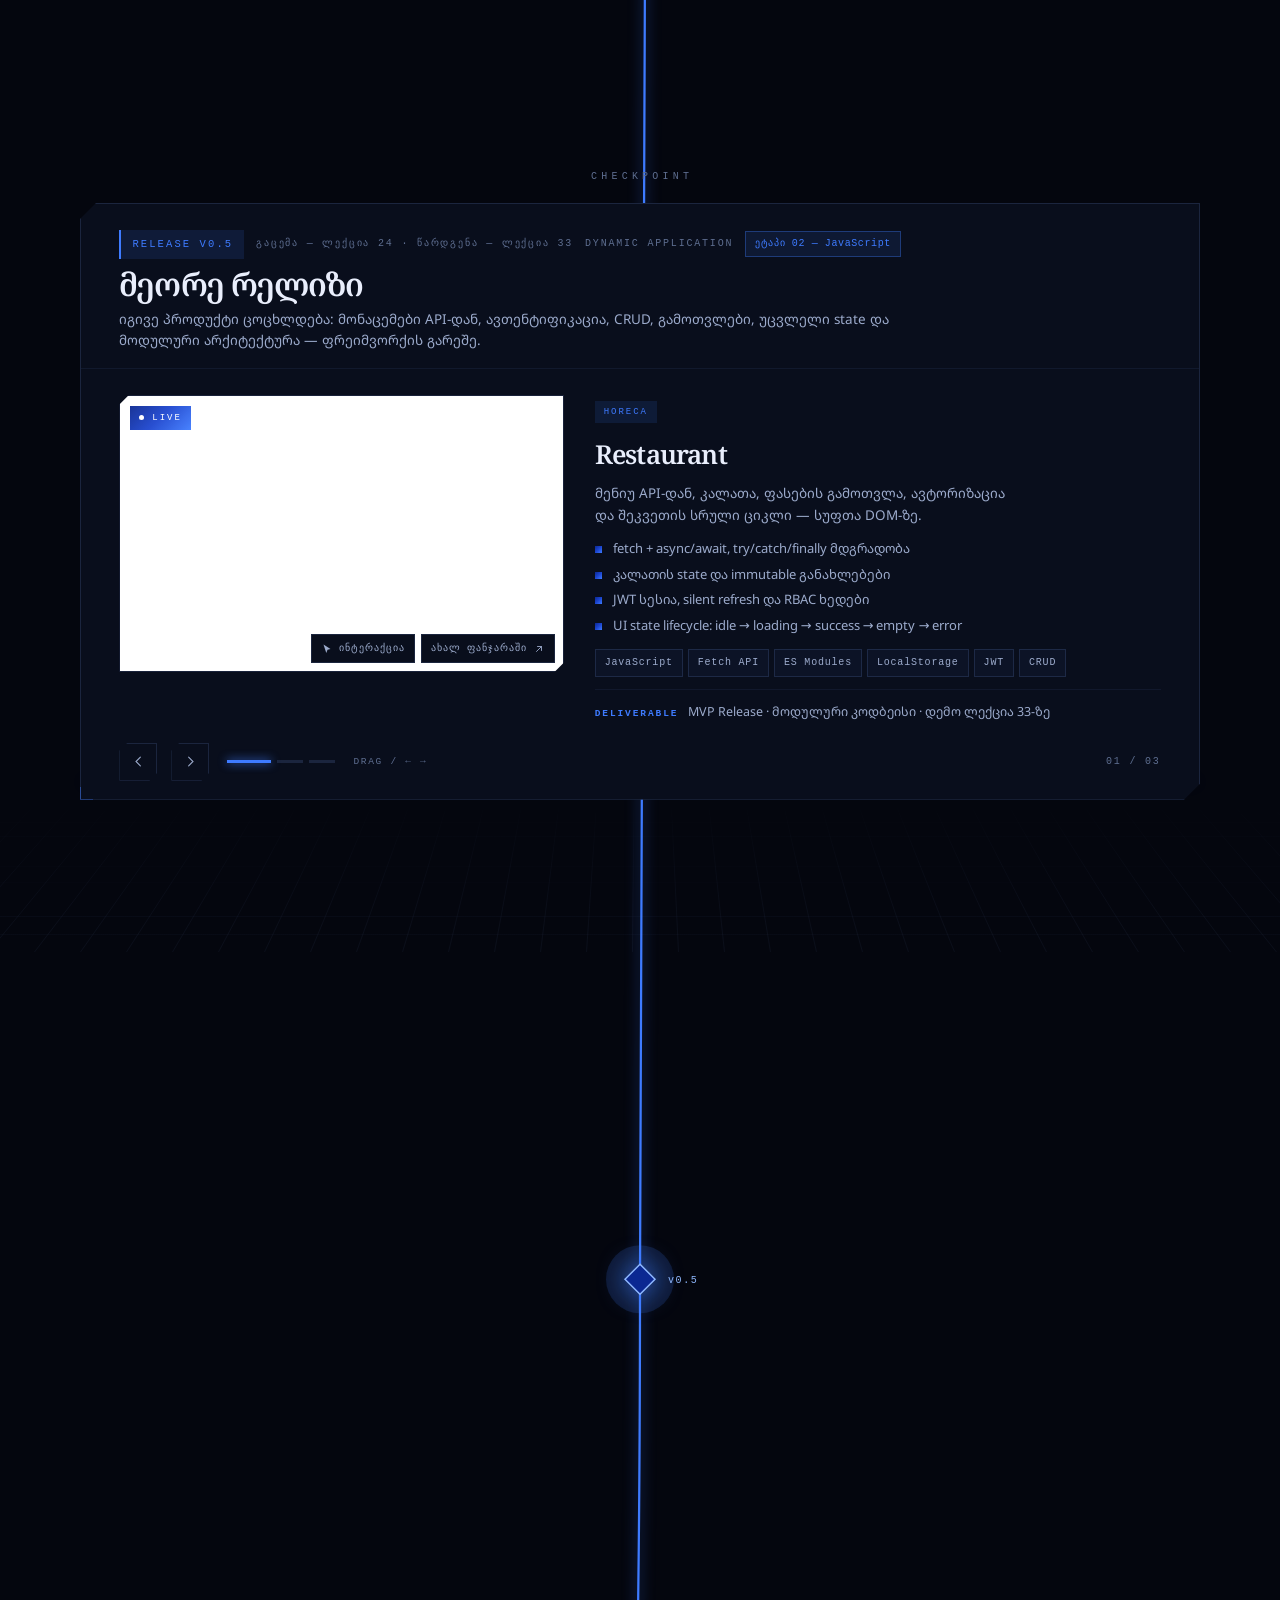
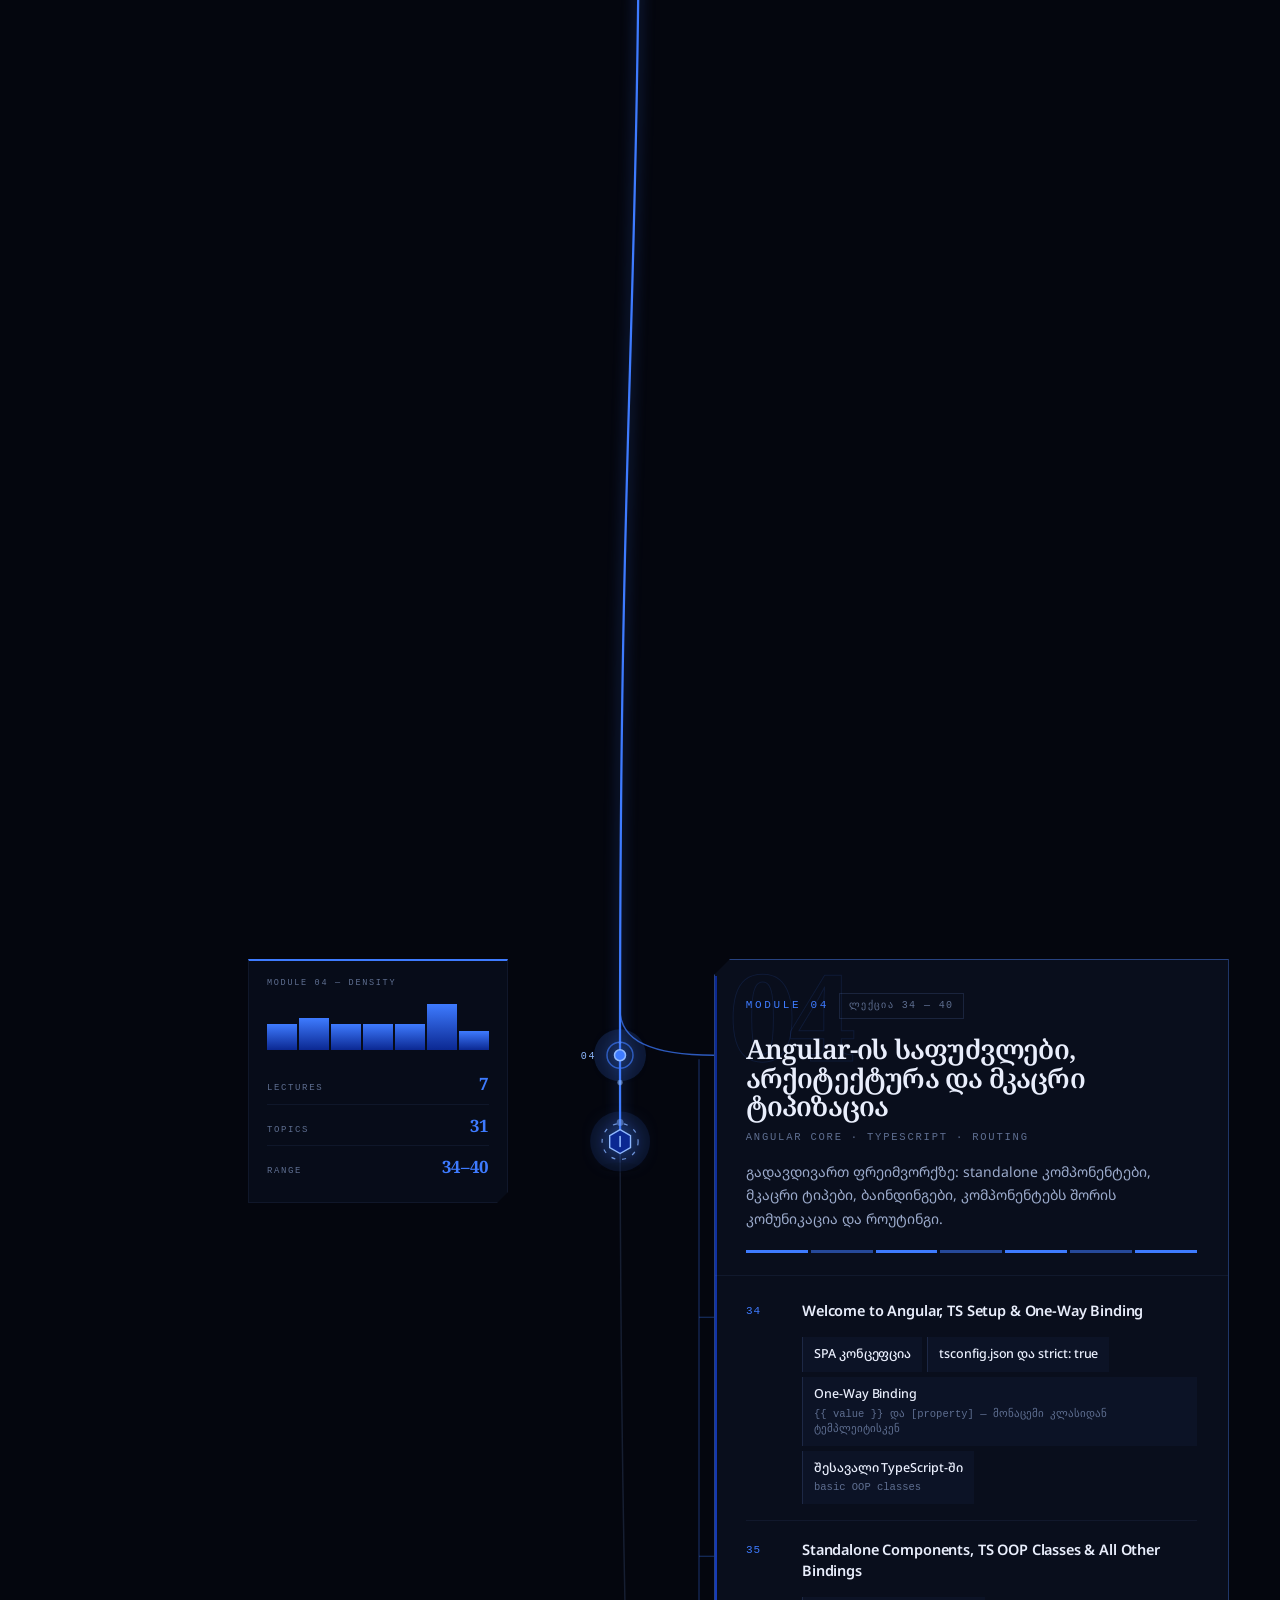
==== commit 49a351db: "updated project cards" ====
--- a/index.html
+++ b/index.html
@@ -274,11 +274,17 @@
           <li><h3>02 — HTML &amp; CSS — Visual Product Foundations <b>ლექცია 4–16</b></h3>
             <p>სემანტიკური HTML, cascade და specificity, box model, Flexbox, CSS Grid, responsive design, transitions და animations, ფორმები და a11y, design tokens, Tailwind, Git და GitHub-ზე დაჰოსტვა.</p></li>
           <li class="nojs__cp"><h3>რელიზი v0.1 — Static Product <b>ლექცია 15–16</b></h3>
-            <p>პირველი დასაცავი პროექტი: GitHub UI Prototype, Restaurant Landing ან Design System Kit.</p></li>
+            <p>პირველი დასაცავი პროექტი სუფთა მარკაპში — აირჩიე ერთი პროდუქტი და სამივე რელიზში ის გაგყვება:
+              <a href="https://restaurant.stepacademy.ge/" target="_blank" rel="noopener">Restaurant</a>,
+              <a href="https://trains.stepacademy.ge/trains" target="_blank" rel="noopener">Trains</a> ან
+              <a href="https://shop.stepacademy.ge/" target="_blank" rel="noopener">Shop</a>.</p></li>
           <li><h3>03 — DOM-First JavaScript <b>ლექცია 17–33</b></h3>
             <p>ცვლადები და DOM, ბიზნესწესები კოდში, ფუნქციები, ობიექტები, მასივები, დინამიკური რენდერი, HTTP და async/await, LocalStorage, ავთენტიფიკაცია და RBAC, სრული CRUD, ფინანსური გამოთვლები, immutability და ES Modules.</p></li>
           <li class="nojs__cp"><h3>რელიზი v0.5 — Dynamic Application <b>გაცემა ლექცია 24, წარდგენა ლექცია 33</b></h3>
-            <p>მეორე პროექტი: Food Ordering App, Task/Kanban Board ან Catalog Explorer.</p></li>
+            <p>იგივე პროდუქტი JavaScript-ზე — API, ავთენტიფიკაცია, CRUD და უცვლელი state:
+              <a href="https://restaurant.stepacademy.ge/" target="_blank" rel="noopener">Restaurant</a>,
+              <a href="https://trains.stepacademy.ge/trains" target="_blank" rel="noopener">Trains</a> ან
+              <a href="https://shop.stepacademy.ge/" target="_blank" rel="noopener">Shop</a>.</p></li>
           <li><h3>04 — Angular-ის საფუძვლები, არქიტექტურა და მკაცრი ტიპიზაცია <b>ლექცია 34–40</b></h3>
             <p>SPA, strict TypeScript, standalone კომპონენტები, ბაინდინგები, modern control flow, @Input/@Output და Angular Router.</p></li>
           <li><h3>05 — Services, HttpClient, CRUD, RxJS Observable <b>ლექცია 41–47</b></h3>
@@ -296,7 +302,10 @@
           <li><h3>11 — AI Service Integration (n8n), Testing &amp; Cloud Deployment <b>ლექცია 66–72</b></h3>
             <p>AI ასისტენტი n8n gateway-ით, event-driven ავტომატიზაცია, Jasmine და TestBed, DevOps და CI/CD.</p></li>
           <li class="nojs__cp"><h3>რელიზი v1.0.0 — Production Platform <b>ლექცია 71–72</b></h3>
-            <p>საფინალო პროექტი: Smart Restaurant Platform, B2B Admin Dashboard ან Booking &amp; Reservation System.</p></li>
+            <p>საფინალო ვერსია Angular-ზე — signals, SSR, ტესტები და CI/CD:
+              <a href="https://restaurant.stepacademy.ge/" target="_blank" rel="noopener">Restaurant</a>,
+              <a href="https://trains.stepacademy.ge/trains" target="_blank" rel="noopener">Trains</a> ან
+              <a href="https://shop.stepacademy.ge/" target="_blank" rel="noopener">Shop</a>.</p></li>
         </ol>
       </div>
     </section>
--- a/assets/css/deck.css
+++ b/assets/css/deck.css
@@ -15,13 +15,13 @@
     linear-gradient(var(--grid-c) 1px,transparent 1px) 0 0/100% 46px,
     linear-gradient(90deg,var(--grid-c) 1px,transparent 1px) 0 0/46px 100%;
   mask-image:linear-gradient(0deg,#000 8%,transparent 72%);
-  opacity:.9;pointer-events:none
+  opacity:calc(.9 * (1 - var(--exit,0) * .8));pointer-events:none
 }
 .cp__slot{
   position:absolute;left:50%;top:calc(50% + 31vh);width:min(1120px,92vw);height:2px;
   transform:translateX(-50%);
   background:linear-gradient(90deg,transparent,var(--brand-hi),transparent);
-  opacity:calc(.25 + var(--open,0) * .75);
+  opacity:calc((.25 + var(--open,0) * .75) * (1 - var(--exit,0)));
   box-shadow:0 0 calc(18px + var(--open,0)*40px) color-mix(in srgb,var(--brand-hi) 65%,transparent);
   pointer-events:none
 }
@@ -30,15 +30,31 @@
   transform:translateX(-50%) translateY(-100%);
   background:linear-gradient(0deg,color-mix(in srgb,var(--brand-hi) 26%,transparent),transparent 72%);
   mask-image:linear-gradient(0deg,#000,transparent 82%);
-  opacity:calc(var(--open,0) * .85);filter:blur(8px);pointer-events:none;
+  opacity:calc(var(--open,0) * .85 * (1 - var(--exit,0)));filter:blur(8px);pointer-events:none;
   transition:opacity .2s linear
+}
+
+/* ------------------------------------------ the roof it takes off into */
+.cp__roof{
+  position:absolute;left:50%;top:calc(50% - 38vh);width:min(1120px,92vw);height:2px;
+  transform:translateX(-50%);
+  background:linear-gradient(90deg,transparent,var(--brand-hi),transparent);
+  opacity:calc(var(--exit,0) * .95);
+  box-shadow:0 0 calc(18px + var(--exit,0)*46px) color-mix(in srgb,var(--brand-hi) 65%,transparent);
+  pointer-events:none
+}
+.cp__beam--roof{
+  top:calc(50% - 38vh);height:46vh;transform:translateX(-50%);
+  background:linear-gradient(180deg,color-mix(in srgb,var(--brand-hi) 26%,transparent),transparent 72%);
+  mask-image:linear-gradient(180deg,#000,transparent 82%);
+  opacity:calc(var(--exit,0) * .85)
 }
 
 /* ------------------------------------------------ headline in the void */
 .cp__sky{
   position:absolute;left:50%;top:clamp(48px,13vh,140px);transform:translateX(-50%);
   display:grid;justify-items:center;gap:6px;text-align:center;pointer-events:none;z-index:1;
-  opacity:calc(1 - var(--open,0) * .92)
+  opacity:calc((1 - var(--open,0) * .92) * (1 - var(--exit,0)))
 }
 .cp__eyebrow{font-family:var(--f-mono);font-size:10px;letter-spacing:.42em;color:var(--ink-3);text-indent:.42em}
 .cp__big{
@@ -54,13 +70,18 @@
 .cp__panel{
   position:relative;background:var(--surface);border:1px solid var(--line);
   clip-path:polygon(var(--notch) 0,100% 0,100% calc(100% - var(--notch)),calc(100% - var(--notch)) 100%,0 100%,0 var(--notch));
-  transform-origin:50% 100%;
-  transform:translateY(calc((1 - var(--open,0)) * 58%))
-            rotateX(calc((1 - var(--open,0)) * 74deg + var(--ty,0deg)))
-            rotateY(var(--tx,0deg))
+  /* never taller than the window it is centred in — the sticky wrapper clips,
+     and what gets clipped first is the slider controls at the bottom */
+  display:flex;flex-direction:column;max-height:calc(100svh - 132px);
+  /* --open lifts it off the floor · --exit throws it up through the roof */
+  transform-origin:50% calc(100% - var(--exit,0) * 50%);
+  transform:translate3d(0,
+              calc((1 - var(--open,0)) * 58% - var(--exit,0) * 120%),
+              calc(var(--exit,0) * 190px))
+            rotateX(calc((1 - var(--open,0)) * 74deg - var(--exit,0) * 58deg))
             scale(calc(.94 + var(--open,0) * .06));
   transition:box-shadow .4s linear;
-  opacity:calc(.12 + var(--open,0) * .88);
+  opacity:calc((.12 + var(--open,0) * .88) * (1 - var(--exit,0) * .88));
   box-shadow:0 40px 90px -50px rgba(0,0,0,.95),
              0 0 calc(var(--open,0) * 90px) -30px color-mix(in srgb,var(--brand-hi) 70%,transparent);
   will-change:transform,opacity
@@ -68,23 +89,25 @@
 .cp__panel::before{content:'';position:absolute;left:0;top:0;height:2px;width:100%;background:var(--grad);
   transform:scaleX(var(--open,0));transform-origin:left}
 
-.cp__head{padding:clamp(22px,3vw,38px) clamp(22px,3vw,40px) clamp(16px,2vw,22px);
-  display:grid;gap:10px;border-bottom:1px solid var(--line-2)}
+.cp__head{padding:clamp(16px,2vw,26px) clamp(22px,3vw,40px) clamp(12px,1.4vw,16px);
+  flex:none;display:grid;gap:8px;border-bottom:1px solid var(--line-2)}
 .cp__meta{display:flex;flex-wrap:wrap;align-items:center;gap:12px}
 .cp__when{font-family:var(--f-mono);font-size:10px;letter-spacing:.18em;color:var(--ink-3);text-transform:uppercase}
-.cp__title{font-size:clamp(22px,2.6vw,34px);letter-spacing:-.03em}
-.cp__lead{color:var(--ink-2);font-size:14px;max-width:70ch}
+.cp__title{font-size:clamp(22px,2.6vw,32px);letter-spacing:-.03em}
+.cp__lead{color:var(--ink-2);font-size:13.5px;max-width:104ch}
 
 /* ---------------------------------------------------------------- slider */
-.sl{position:relative}
-.sl__view{overflow:hidden}
-.sl__track{display:flex;will-change:transform;transition:transform .85s var(--e-out)}
+.sl{position:relative;flex:1;min-height:0;display:flex;flex-direction:column}
+.sl__view{overflow:hidden;flex:1;min-height:0}
+.sl__track{display:flex;will-change:transform;transition:transform .85s var(--e-out);height:100%}
 .sl__track.is-drag{transition:none}
 .pj{flex:0 0 100%;display:grid;grid-template-columns:minmax(0,.88fr) minmax(0,1.12fr);
-  gap:clamp(18px,2.4vw,34px);padding:clamp(20px,2.6vw,34px) clamp(22px,3vw,40px) clamp(24px,3vw,36px)}
+  align-content:start;overflow-y:auto;
+  gap:clamp(18px,2.4vw,34px);padding:clamp(16px,2vw,26px) clamp(22px,3vw,40px) clamp(14px,1.6vw,20px)}
 @media (max-width:860px){
   .pj{grid-template-columns:1fr;overflow-y:auto;-webkit-overflow-scrolling:touch}
-  .pj__mock{display:none}
+  /* embeds are desktop-scale and heavy — phones get the link instead */
+  .pj__mock,.pj__frame{display:none}
   .cp__panel{max-height:86svh;display:flex;flex-direction:column}
   .cp__head{flex:none}
   .sl{flex:1;min-height:0;display:flex;flex-direction:column}
@@ -95,22 +118,23 @@
 }
 
 .pj__tag{display:inline-block;font-family:var(--f-mono);font-size:9px;letter-spacing:.22em;text-transform:uppercase;
-  color:var(--brand-hi);padding:4px 9px;background:color-mix(in srgb,var(--brand-hi) 12%,transparent);margin-bottom:12px}
-.pj h4{font-family:var(--f-display);font-size:clamp(20px,2.2vw,28px);font-weight:600;letter-spacing:-.03em;margin-bottom:10px}
-.pj__pitch{color:var(--ink-2);font-size:14px;margin-bottom:16px;max-width:54ch}
-.pj__pts{display:grid;gap:7px;margin-bottom:18px}
-.pj__pts li{position:relative;padding-left:18px;font-size:13px;color:var(--ink-2);line-height:1.55}
-.pj__pts li::before{content:'';position:absolute;left:0;top:8px;width:7px;height:7px;background:var(--grad)}
-.pj__stack{display:flex;flex-wrap:wrap;gap:5px;margin-bottom:18px}
+  color:var(--brand-hi);padding:4px 9px;background:color-mix(in srgb,var(--brand-hi) 12%,transparent);margin-bottom:10px}
+.pj h4{font-family:var(--f-display);font-size:clamp(20px,2.2vw,26px);font-weight:600;letter-spacing:-.03em;margin-bottom:8px}
+.pj__pitch{color:var(--ink-2);font-size:13.5px;margin-bottom:12px;max-width:54ch}
+.pj__pts{display:grid;gap:6px;margin-bottom:14px}
+.pj__pts li{position:relative;padding-left:18px;font-size:13px;color:var(--ink-2);line-height:1.5}
+.pj__pts li::before{content:'';position:absolute;left:0;top:7px;width:7px;height:7px;background:var(--grad)}
+.pj__stack{display:flex;flex-wrap:wrap;gap:5px;margin-bottom:12px}
 .pj__stack span{font-family:var(--f-mono);font-size:10px;letter-spacing:.08em;color:var(--ink-2);
   padding:5px 9px;border:1px solid var(--line);background:var(--surface-2)}
-.pj__deliver{display:flex;flex-wrap:wrap;align-items:baseline;gap:10px;padding-top:14px;border-top:1px solid var(--line-2)}
+.pj__deliver{display:flex;flex-wrap:wrap;align-items:baseline;gap:10px;padding-top:12px;border-top:1px solid var(--line-2)}
 .pj__deliver b{font-family:var(--f-mono);font-size:9.5px;letter-spacing:.2em;text-transform:uppercase;color:var(--brand-hi)}
 .pj__deliver span{font-size:12.5px;color:var(--ink-2)}
 
 /* slider ui */
-.sl__ui{display:flex;align-items:center;gap:14px;padding:0 clamp(22px,3vw,40px) clamp(20px,2.4vw,28px)}
-.sl__btn{width:42px;height:42px;display:grid;place-items:center;border:1px solid var(--line);
+.sl__ui{flex:none;display:flex;align-items:center;gap:14px;
+  padding:0 clamp(22px,3vw,40px) clamp(14px,1.6vw,18px)}
+.sl__btn{width:38px;height:38px;display:grid;place-items:center;border:1px solid var(--line);
   color:var(--ink-2);transition:color .35s,border-color .35s,background .35s,transform .35s var(--e-out);
   clip-path:polygon(8px 0,100% 0,100% calc(100% - 8px),calc(100% - 8px) 100%,0 100%,0 8px)}
 .sl__btn svg{width:15px;height:15px;fill:none;stroke:currentColor;stroke-width:1.7;stroke-linecap:round}
@@ -164,3 +188,86 @@
 .mock--dash .chart i:nth-child(6){height:74%}
 
 @media (prefers-reduced-motion:reduce){ .mock::after{animation:none;opacity:0} }
+
+/* ------------------------------------------------------- live demo links */
+.cp__stage-tag{
+  font-family:var(--f-mono);font-size:10px;letter-spacing:.06em;color:var(--brand-hi);
+  padding:4px 9px;border:1px solid color-mix(in srgb,var(--brand-hi) 34%,transparent);
+  background:color-mix(in srgb,var(--brand-hi) 10%,transparent)
+}
+
+/* the real site, embedded: rendered at 1280px wide and scaled into the card,
+   so what you see is the desktop layout, not the mobile one */
+.pj__frame{
+  /* start-aligned so the ratio sizes it, never the grid row */
+  position:relative;align-self:start;aspect-ratio:16/10;overflow:hidden;background:var(--bg-2);
+  border:1px solid var(--line);transition:border-color .4s,box-shadow .4s;
+  clip-path:polygon(10px 0,100% 0,100% calc(100% - 10px),calc(100% - 10px) 100%,0 100%,0 10px)
+}
+.pj__if{
+  position:absolute;left:0;top:0;width:1280px;height:800px;border:0;background:#fff;
+  transform-origin:0 0;transform:scale(var(--fs,.28));
+  opacity:0;transition:opacity .7s var(--e-out);pointer-events:none
+}
+.pj__skel{position:absolute;inset:0;transition:opacity .7s var(--e-out)}
+.pj__skel .mock{width:100%;height:100%;aspect-ratio:auto;border:0;clip-path:none}
+.pj__frame[data-state="ready"] .pj__if{opacity:1}
+.pj__frame[data-state="ready"] .pj__skel{opacity:0}
+
+/* the shield keeps wheel + drag on the page until you ask for the embed */
+.pj__shield{position:absolute;inset:0;z-index:2}
+.pj__frame.is-interactive{border-color:color-mix(in srgb,var(--brand-hi) 62%,transparent);
+  box-shadow:0 0 34px -12px color-mix(in srgb,var(--brand-hi) 75%,transparent)}
+.pj__frame.is-interactive .pj__shield{pointer-events:none}
+.pj__frame.is-interactive .pj__if{pointer-events:auto}
+
+.pj__live{position:absolute;left:10px;top:10px;z-index:3;display:flex;align-items:center;gap:6px;
+  font-family:var(--f-mono);font-size:9px;letter-spacing:.22em;text-indent:.22em;color:#fff;
+  padding:5px 9px;background:var(--grad);opacity:0;transition:opacity .5s}
+.pj__frame[data-state="ready"] .pj__live{opacity:.94}
+.pj__live i{width:5px;height:5px;border-radius:50%;background:#fff;flex:none;
+  animation:pjpulse 1.9s ease-in-out infinite}
+@keyframes pjpulse{0%,100%{opacity:1}50%{opacity:.22}}
+
+.pj__fbar{position:absolute;right:8px;bottom:8px;z-index:3;display:flex;align-items:center;gap:6px}
+.pj__toggle,.pj__open{display:inline-flex;align-items:center;gap:6px;text-decoration:none;
+  font-family:var(--f-mono);font-size:9.5px;letter-spacing:.1em;color:var(--ink-2);
+  padding:6px 9px;border:1px solid var(--line);background:var(--surface);
+  transition:color .3s,border-color .3s,background .3s}
+.pj__toggle svg,.pj__open svg{width:12px;height:12px;flex:none}
+.pj__open svg{fill:none;stroke:currentColor;stroke-width:1.8;stroke-linecap:round;stroke-linejoin:round}
+.pj__toggle svg{fill:currentColor}
+.pj__toggle:hover,.pj__open:hover{color:#fff;border-color:transparent;background:var(--grad)}
+.pj__frame.is-interactive .pj__toggle{color:#fff;border-color:transparent;background:var(--grad)}
+.pj__toggle:focus-visible,.pj__open:focus-visible{outline:2px solid var(--brand-hi);outline-offset:2px}
+
+.pj__slow{position:absolute;left:50%;top:50%;transform:translate(-50%,-50%);z-index:3;
+  font-family:var(--f-mono);font-size:10px;letter-spacing:.12em;color:var(--ink-3);
+  padding:7px 12px;background:var(--surface);border:1px solid var(--line);
+  opacity:0;transition:opacity .4s;pointer-events:none;white-space:nowrap}
+.pj__frame[data-state="loading"] .pj__slow,
+.pj__frame[data-state="slow"] .pj__slow{opacity:1}
+.pj__frame[data-state="slow"] .pj__slow::after{content:' · გახსენი ახალ ფანჯარაში'}
+
+/* the embed carries its own open-in-a-tab button, so this link is the
+   phone-sized route to the same place — see the media query below */
+.pj__demo{display:none;align-items:center;gap:10px;margin-bottom:18px;padding:9px 14px;
+  border:1px solid var(--line);background:var(--surface-2);text-decoration:none;-webkit-user-drag:none;
+  clip-path:polygon(8px 0,100% 0,100% calc(100% - 8px),calc(100% - 8px) 100%,0 100%,0 8px);
+  transition:border-color .35s,background .35s,transform .35s var(--e-out)}
+.pj__demo-k{font-family:var(--f-mono);font-size:9px;letter-spacing:.2em;text-transform:uppercase;
+  color:var(--brand-hi);transition:color .35s}
+.pj__demo-u{font-family:var(--f-mono);font-size:12px;color:var(--ink-2);transition:color .35s}
+.pj__demo svg{width:13px;height:13px;flex:none;fill:none;stroke:currentColor;stroke-width:1.8;
+  stroke-linecap:round;stroke-linejoin:round;color:var(--brand-hi);
+  transition:color .35s,transform .35s var(--e-out)}
+.pj__demo:hover{border-color:transparent;background:var(--grad);transform:translateY(-2px)}
+.pj__demo:hover .pj__demo-k,.pj__demo:hover .pj__demo-u,.pj__demo:hover svg{color:#fff}
+.pj__demo:hover svg{transform:translate(2px,-2px)}
+.pj__demo:focus-visible{outline:2px solid var(--brand-hi);outline-offset:3px}
+@media (max-width:860px){ .pj__demo{display:inline-flex} }
+@media (max-width:420px){ .pj__demo-k{display:none} }
+@media (prefers-reduced-motion:reduce){
+  .pj__live i{animation:none}
+  .pj__demo:hover{transform:none}
+}
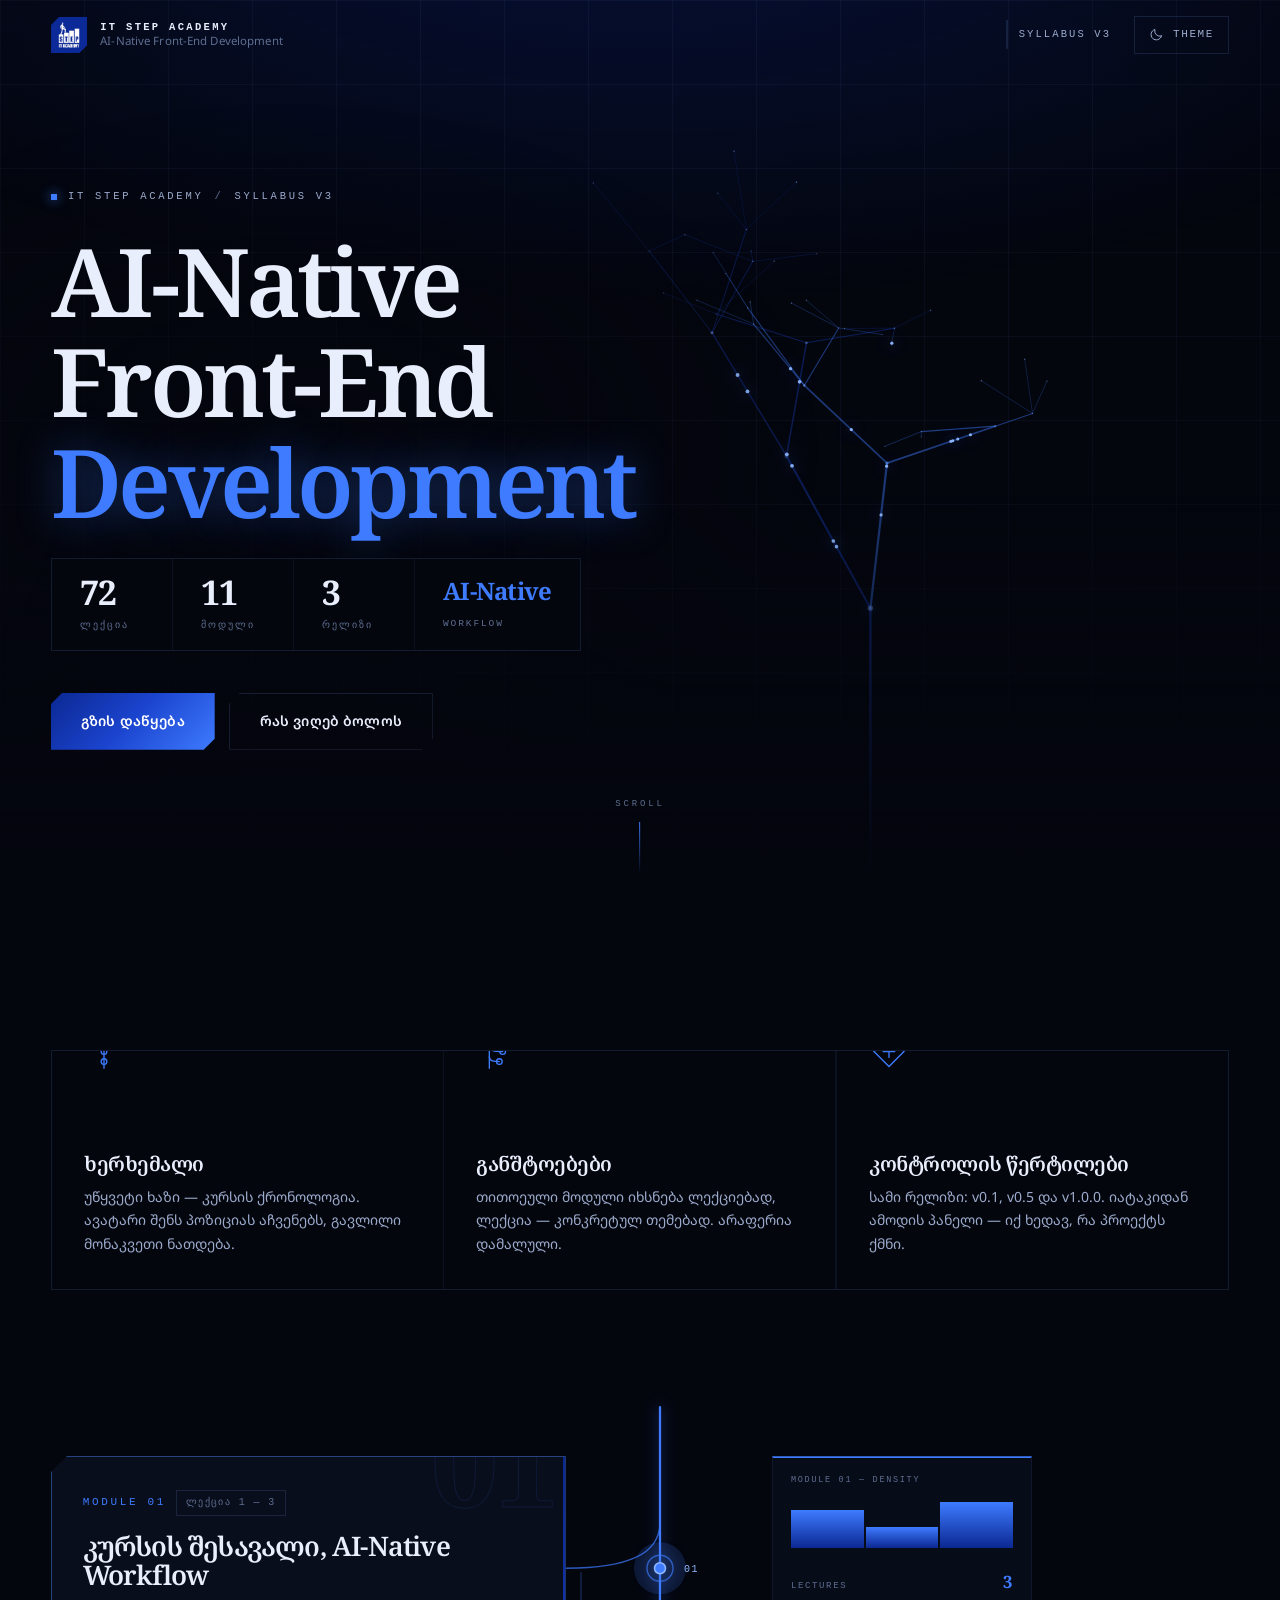
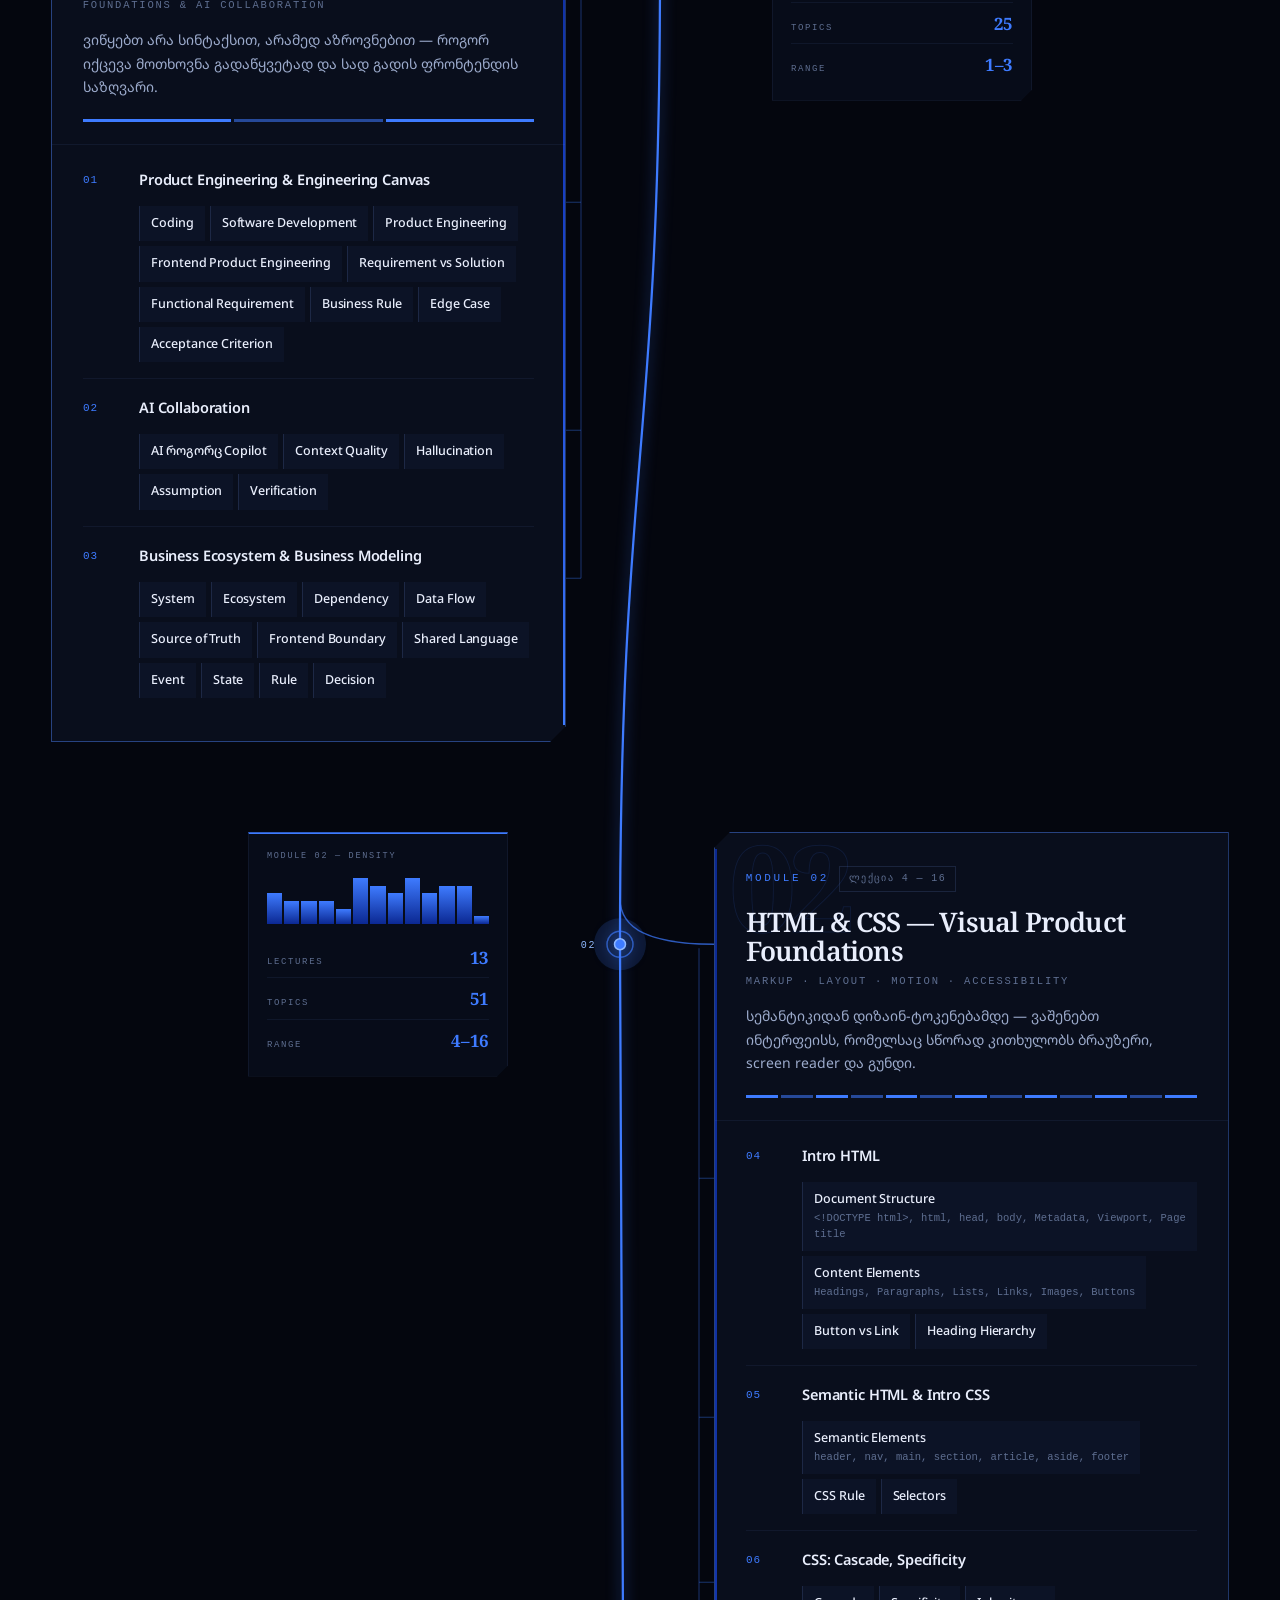
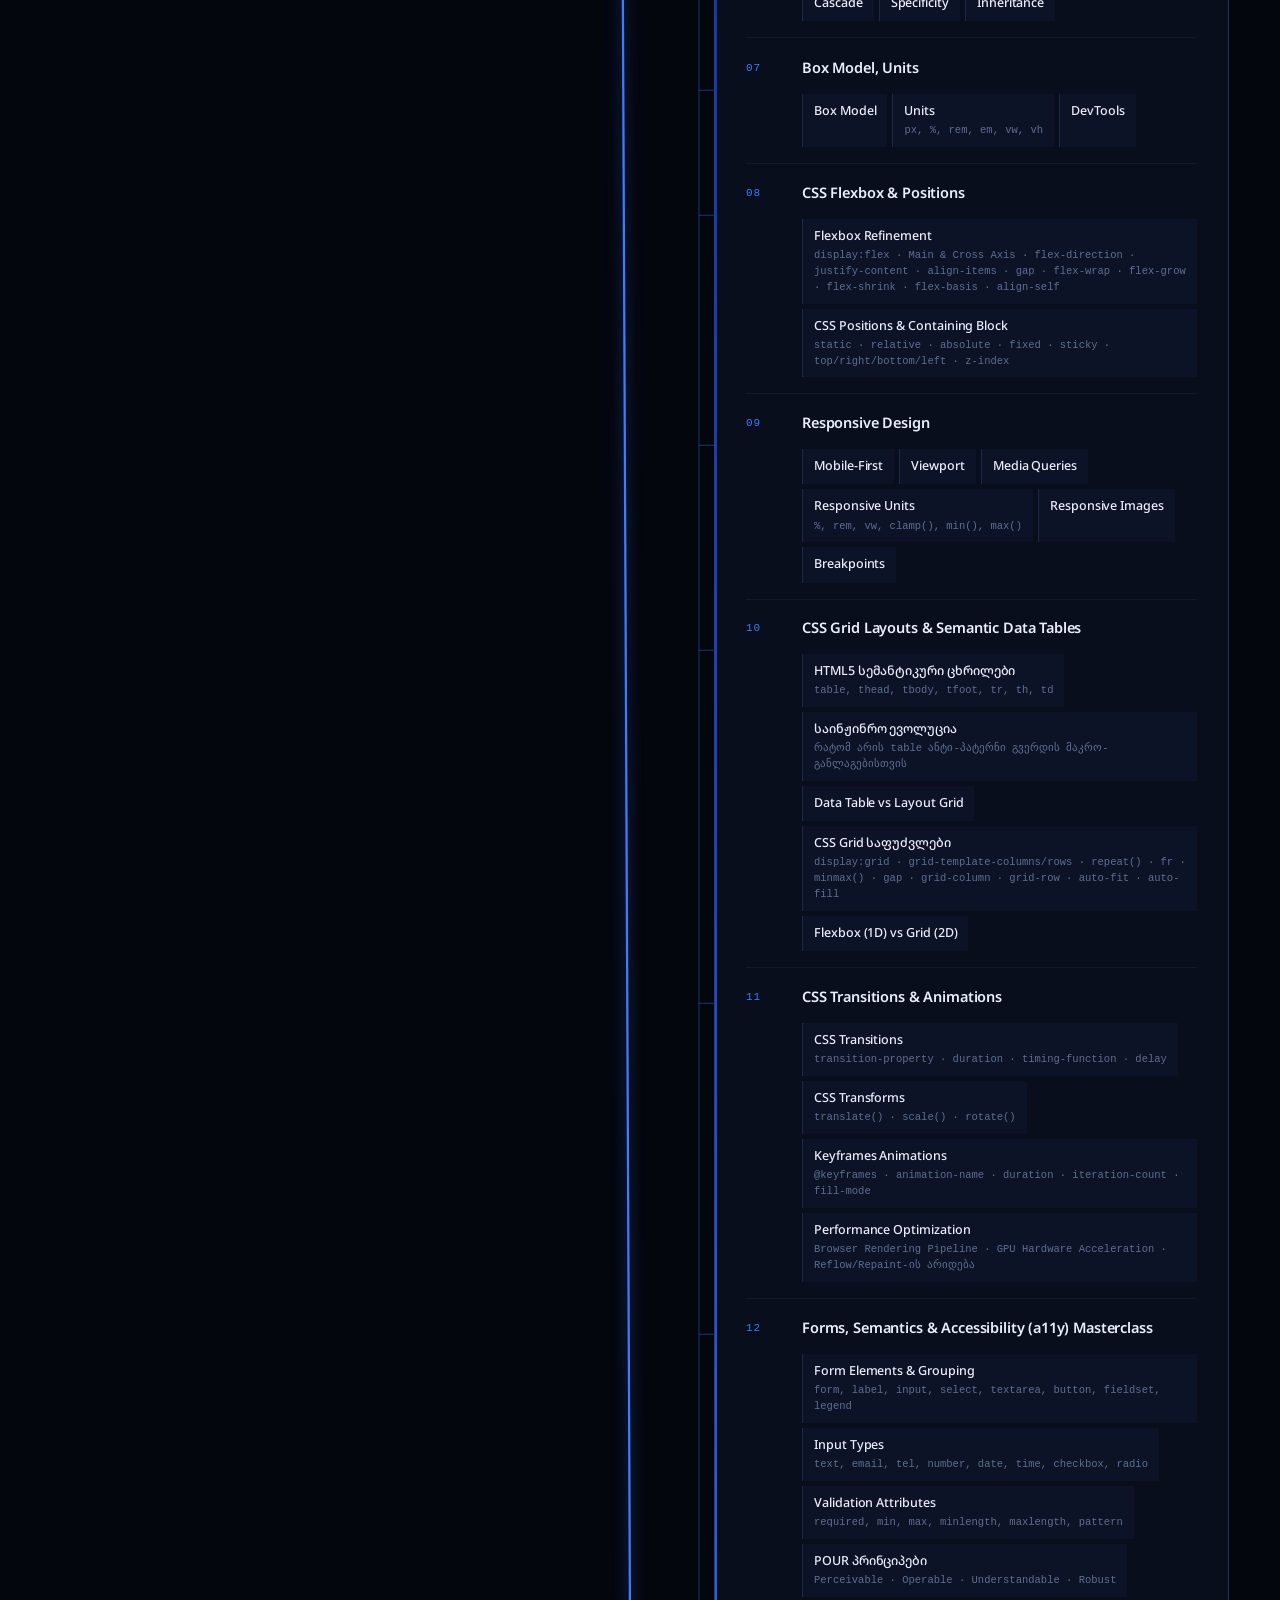
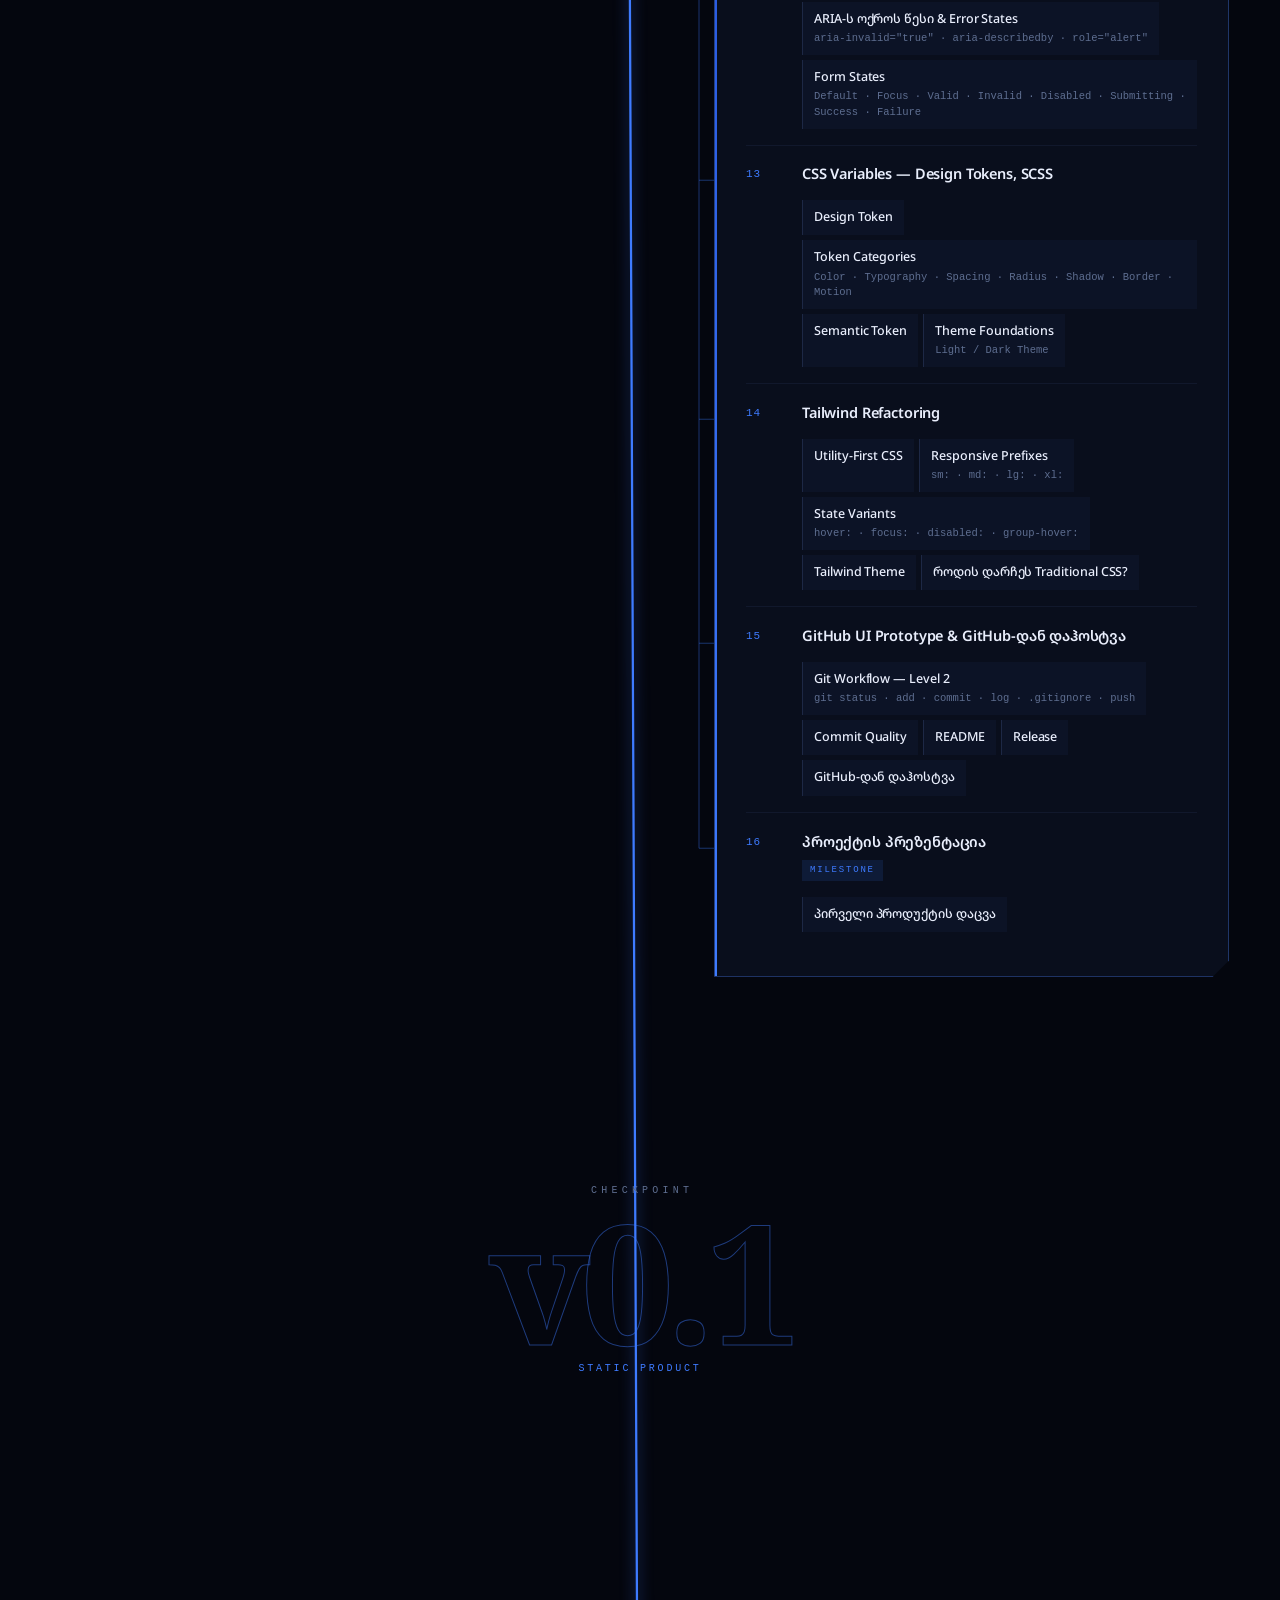
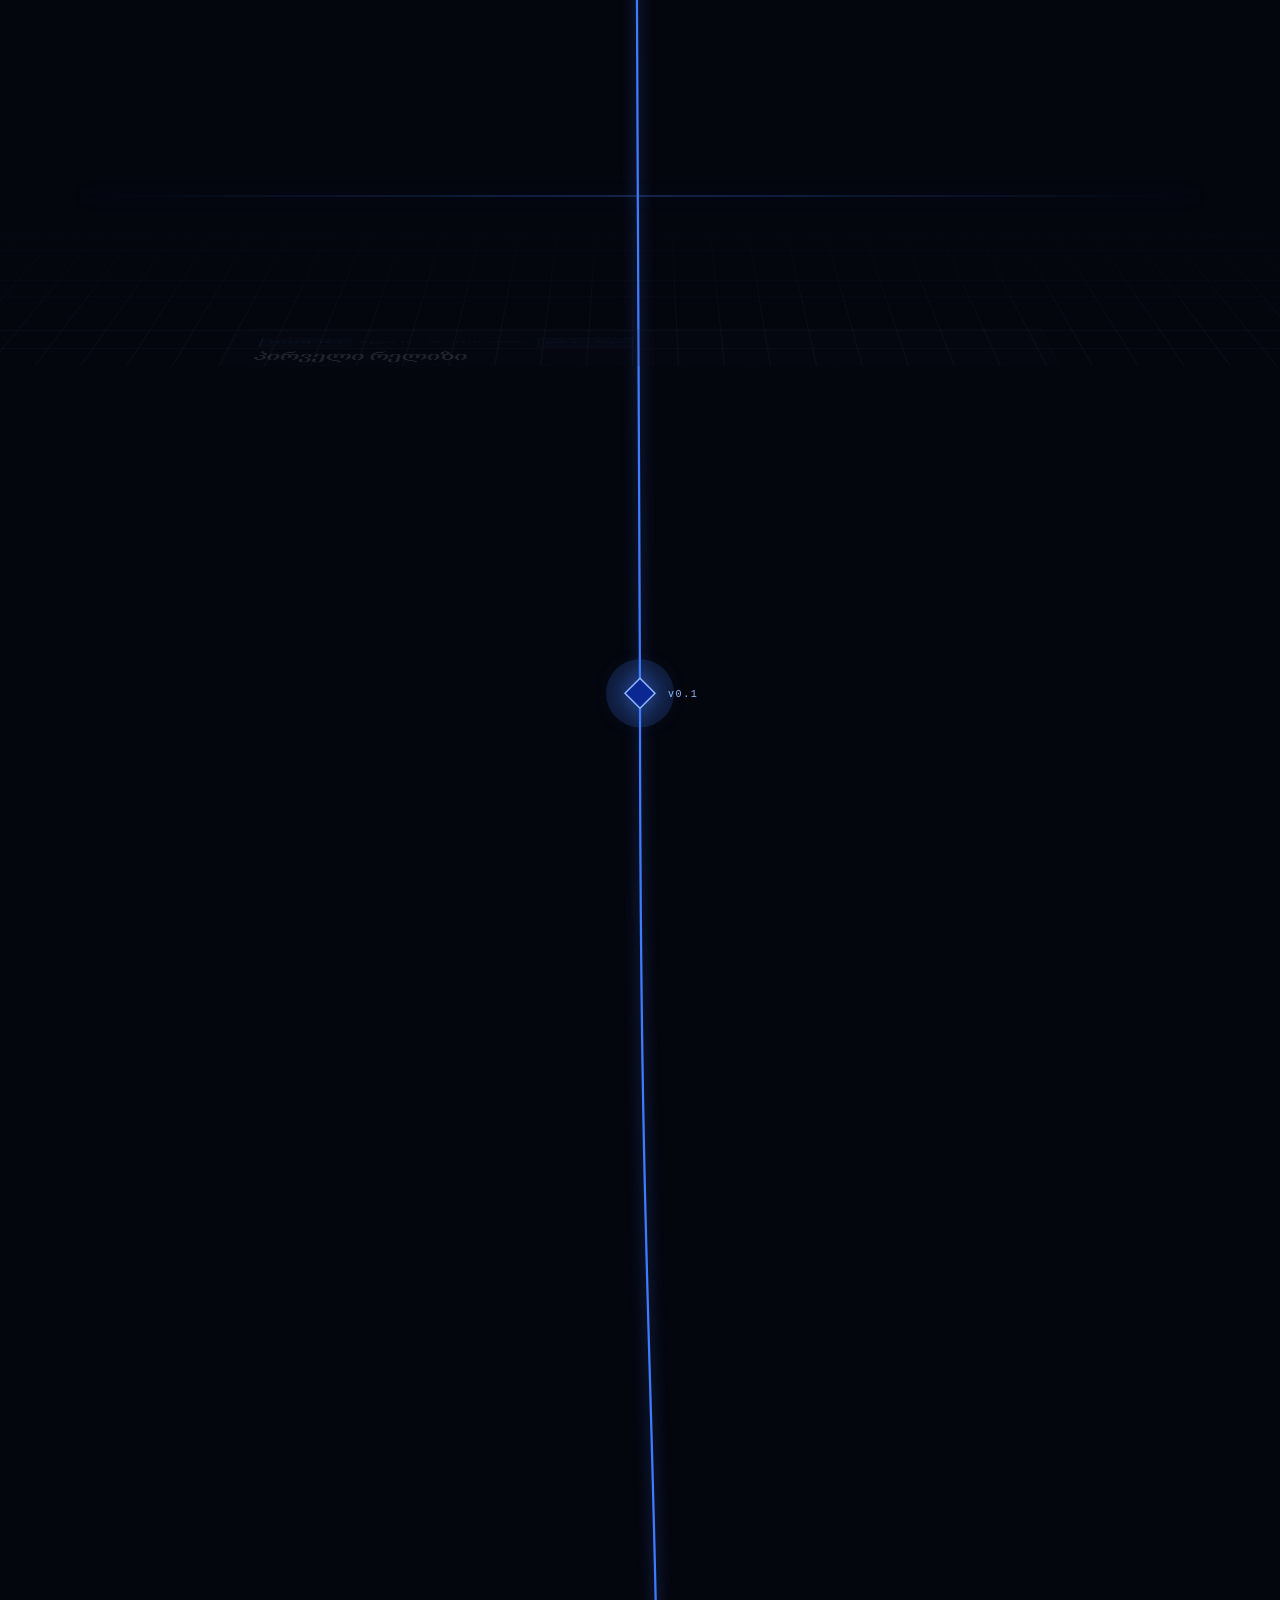
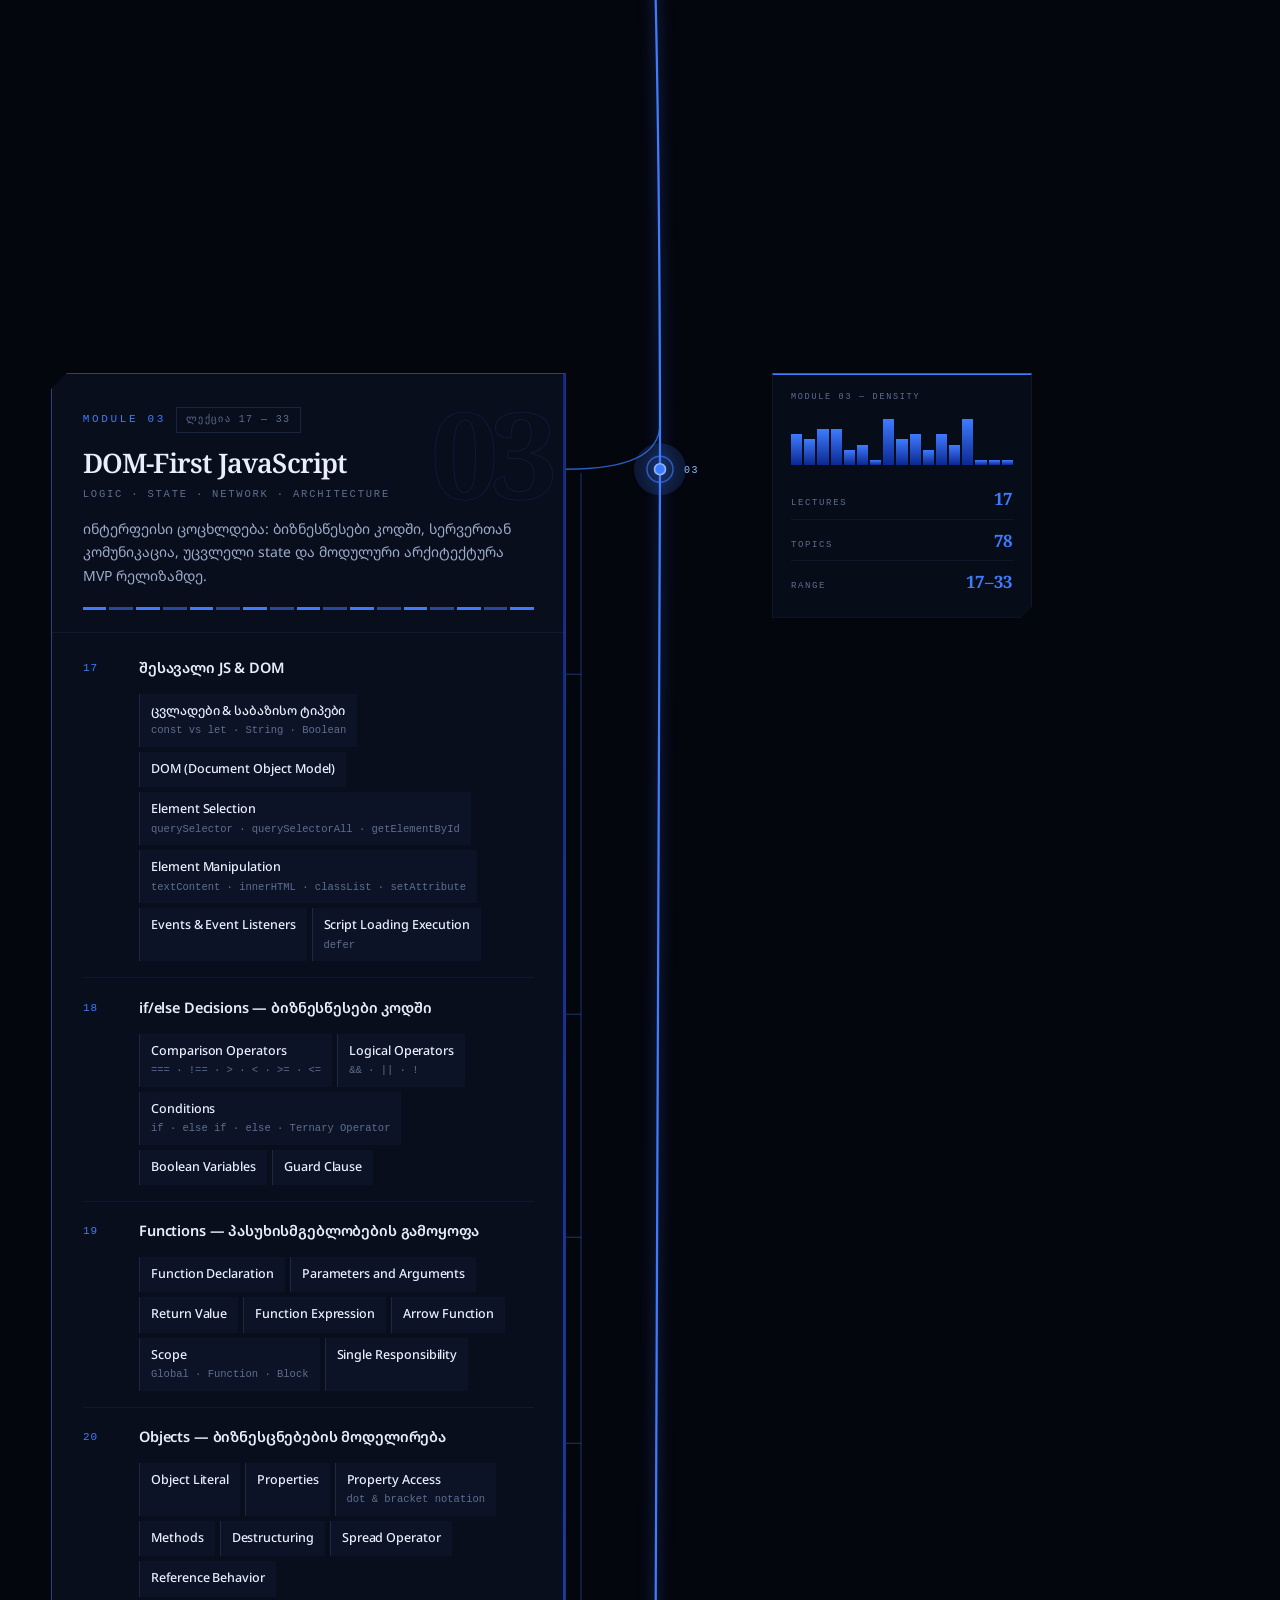
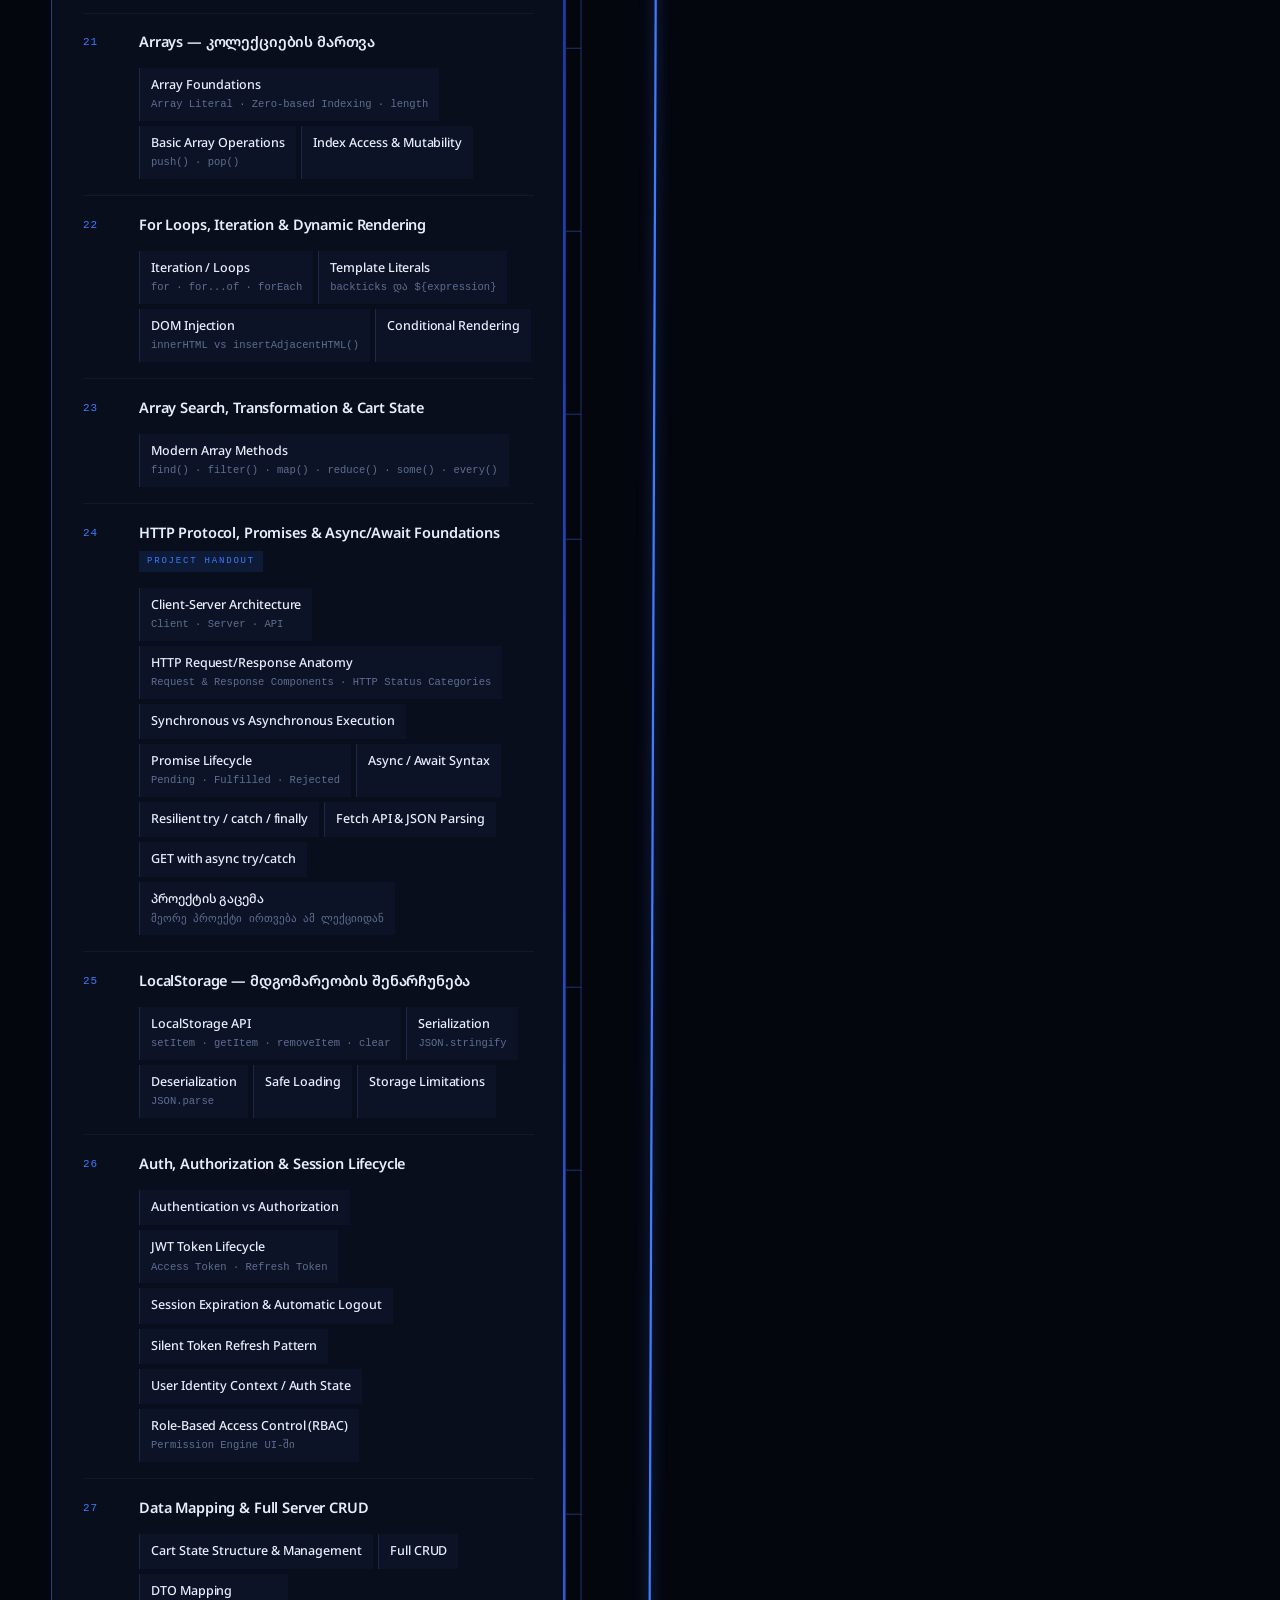
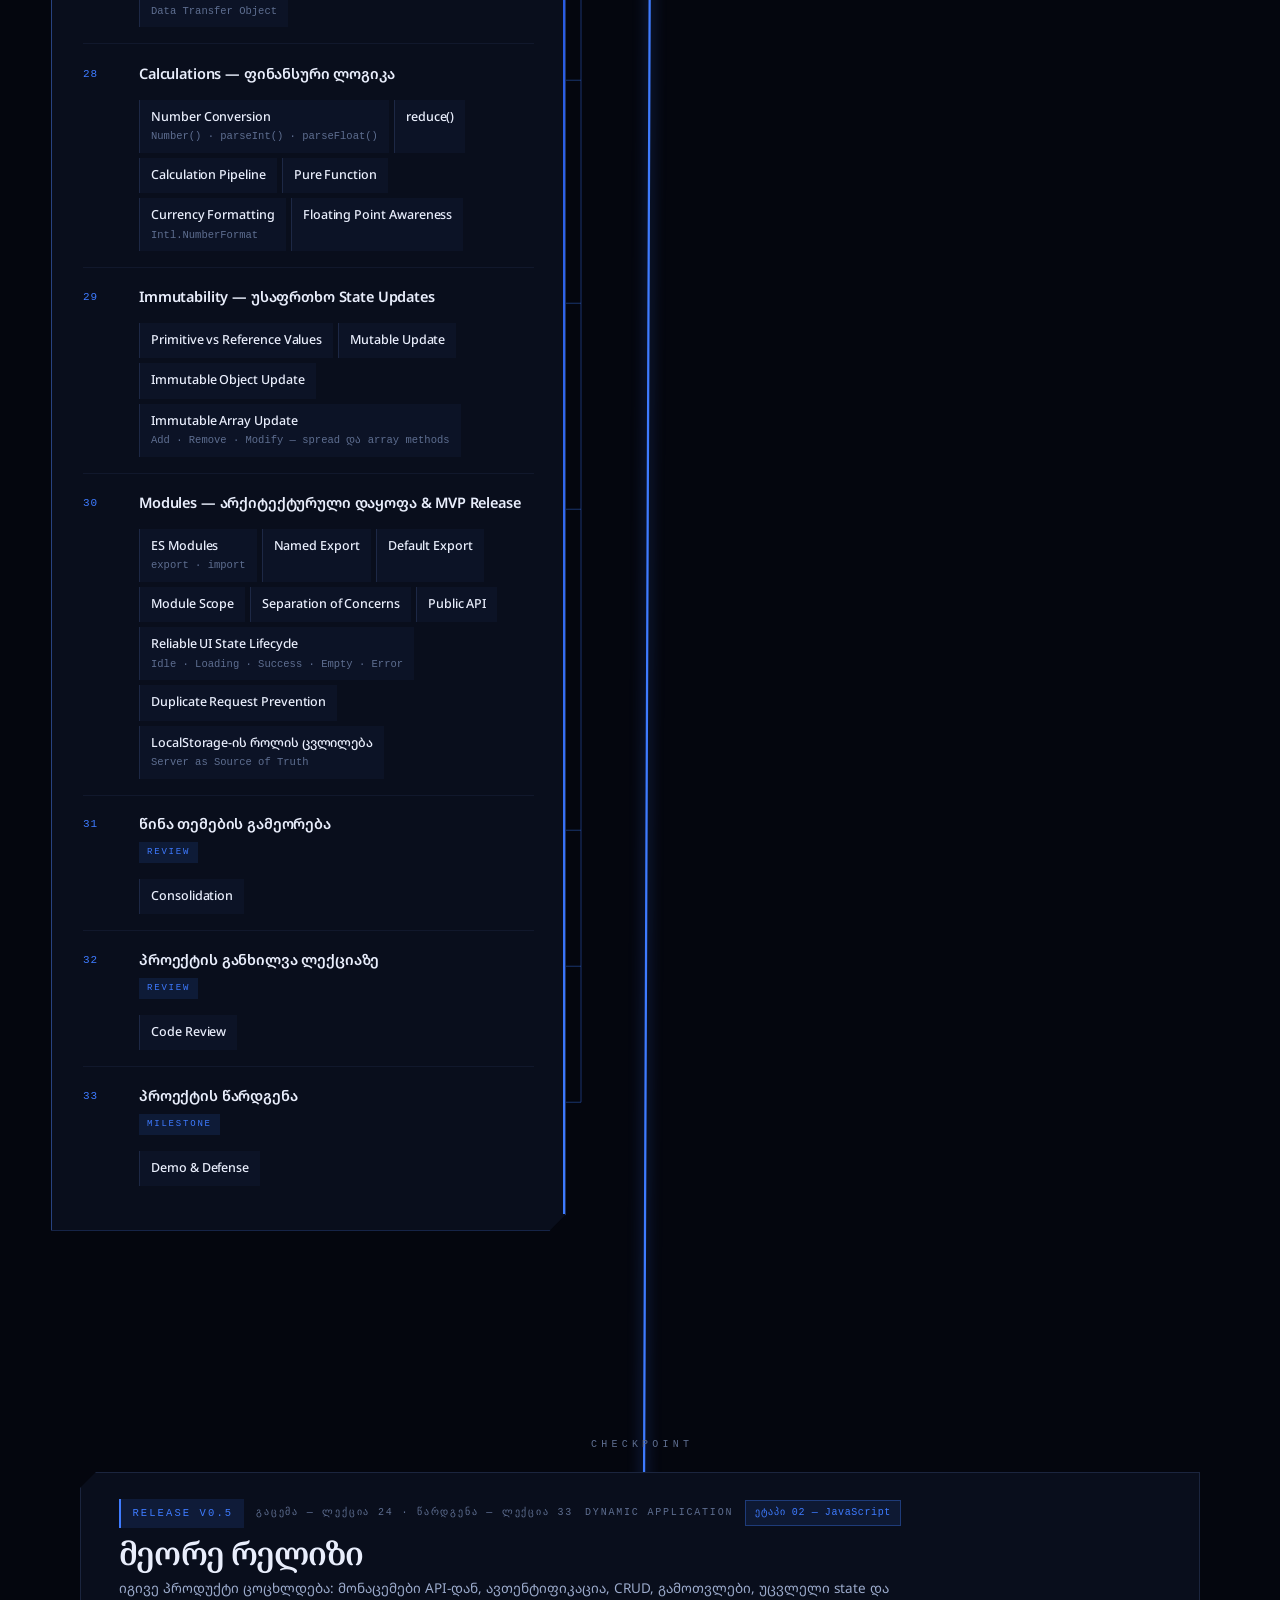
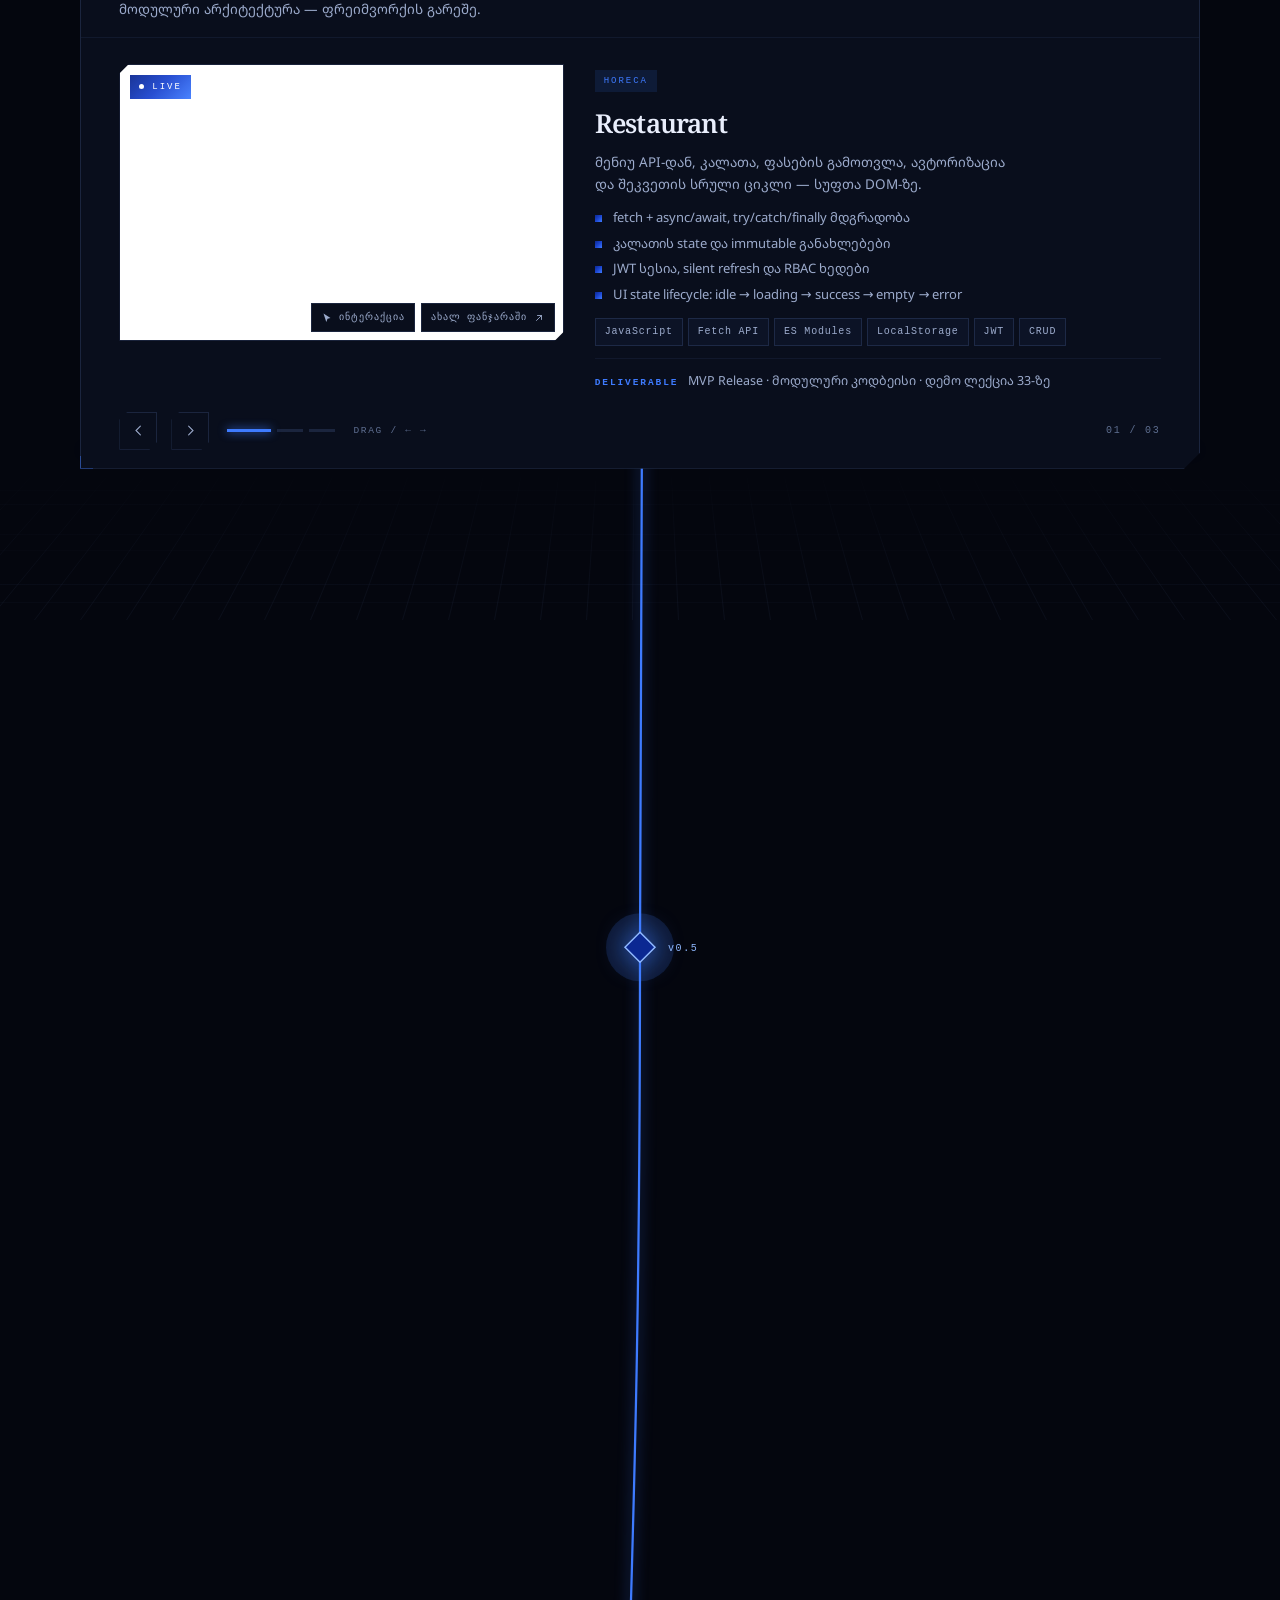
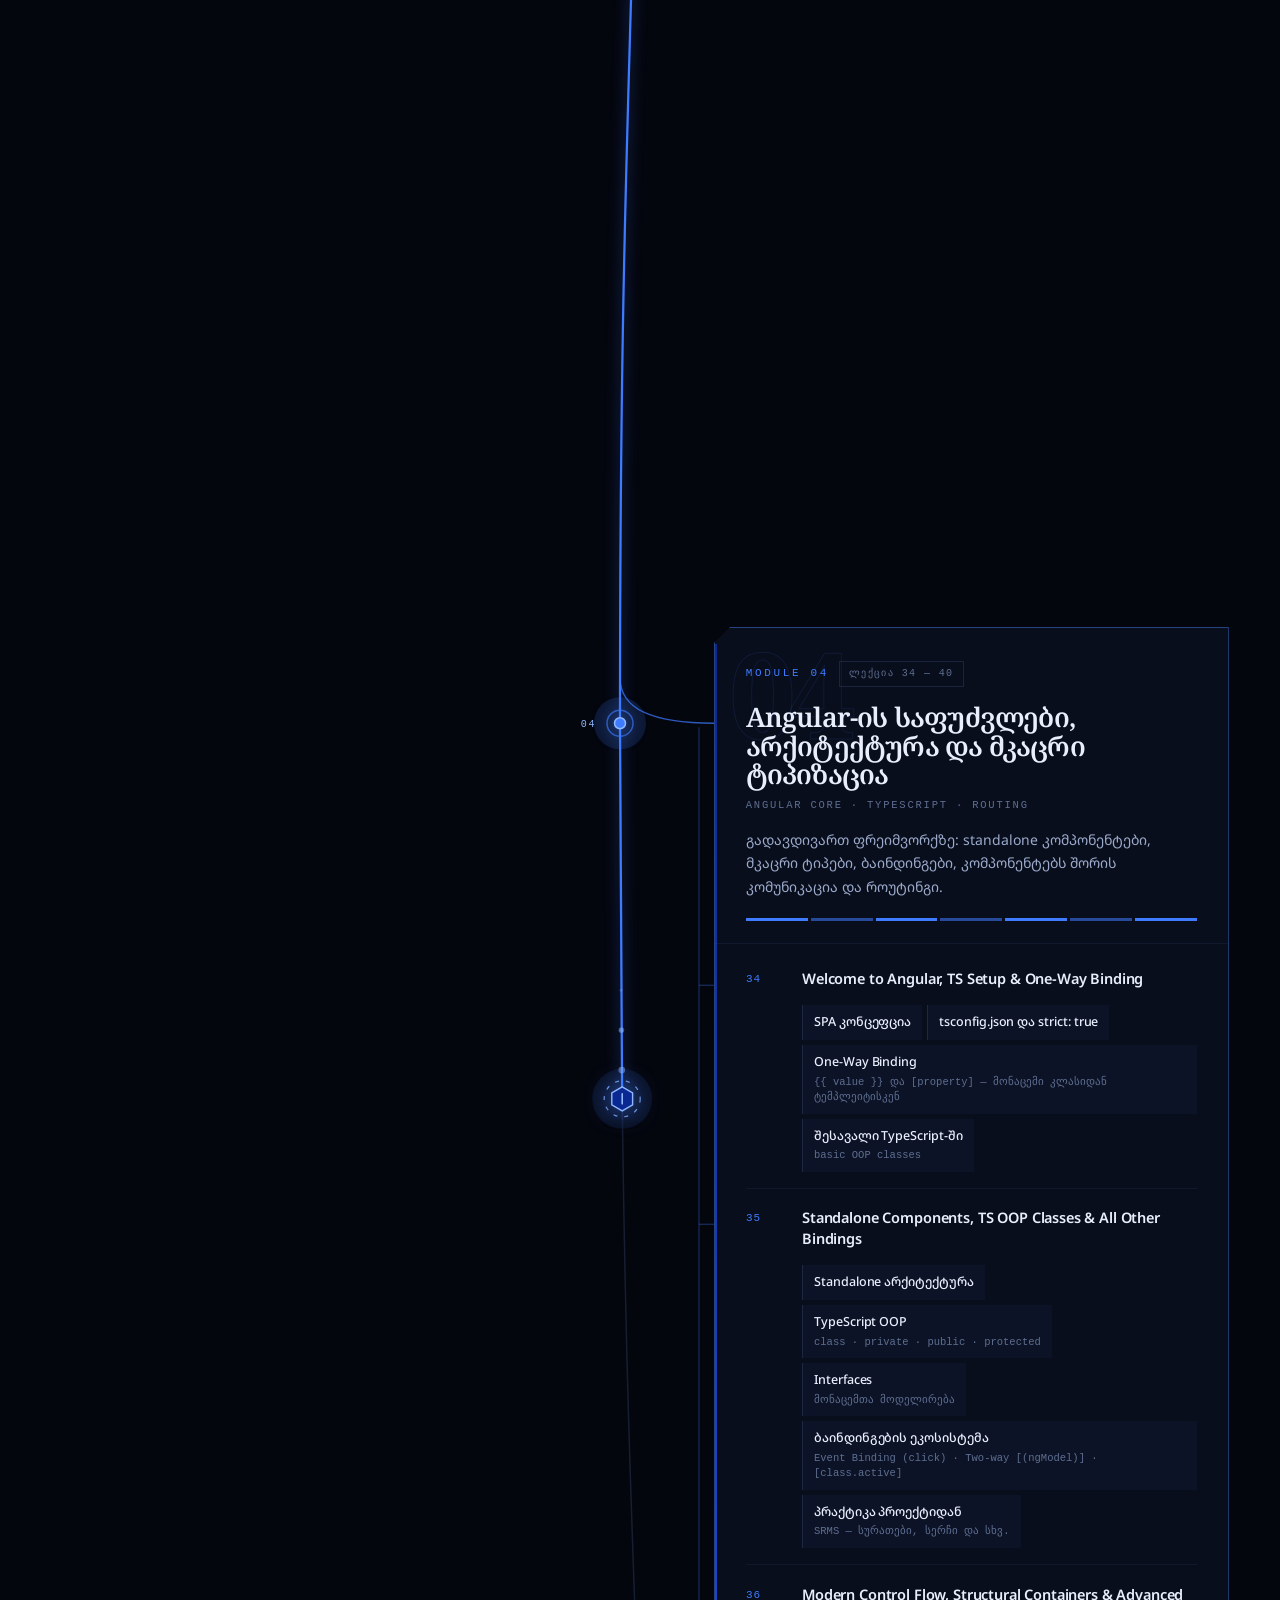
==== commit b0361c6d: "remove title" ====
--- a/index.html
+++ b/index.html
@@ -219,14 +219,6 @@
   <!-- ═══════════════════════════════ LEGEND ═══════════════════════════════ -->
   <section class="legend" id="legend">
     <div class="wrap">
-      <header class="sec-head">
-        <span class="sec-head__k" data-rv="up">01 — როგორ იკითხება რუკა</span>
-        <h2 class="sec-head__t" data-rv="up" data-rv-delay="90">ეს რუკაა, არა სილაბუსის სია</h2>
-        <p class="sec-head__p" data-rv="up" data-rv-delay="180">
-          ცენტრალური ხაზი კურსია. მისგან გამოდის განშტოებები — ლექციები და თემები.
-          სამ ადგილას ხაზი ჩერდება: იქ შენ პროდუქტს აბარებ.
-        </p>
-      </header>
 
       <div class="legend__grid">
         <article class="lcard" data-rv="up">
